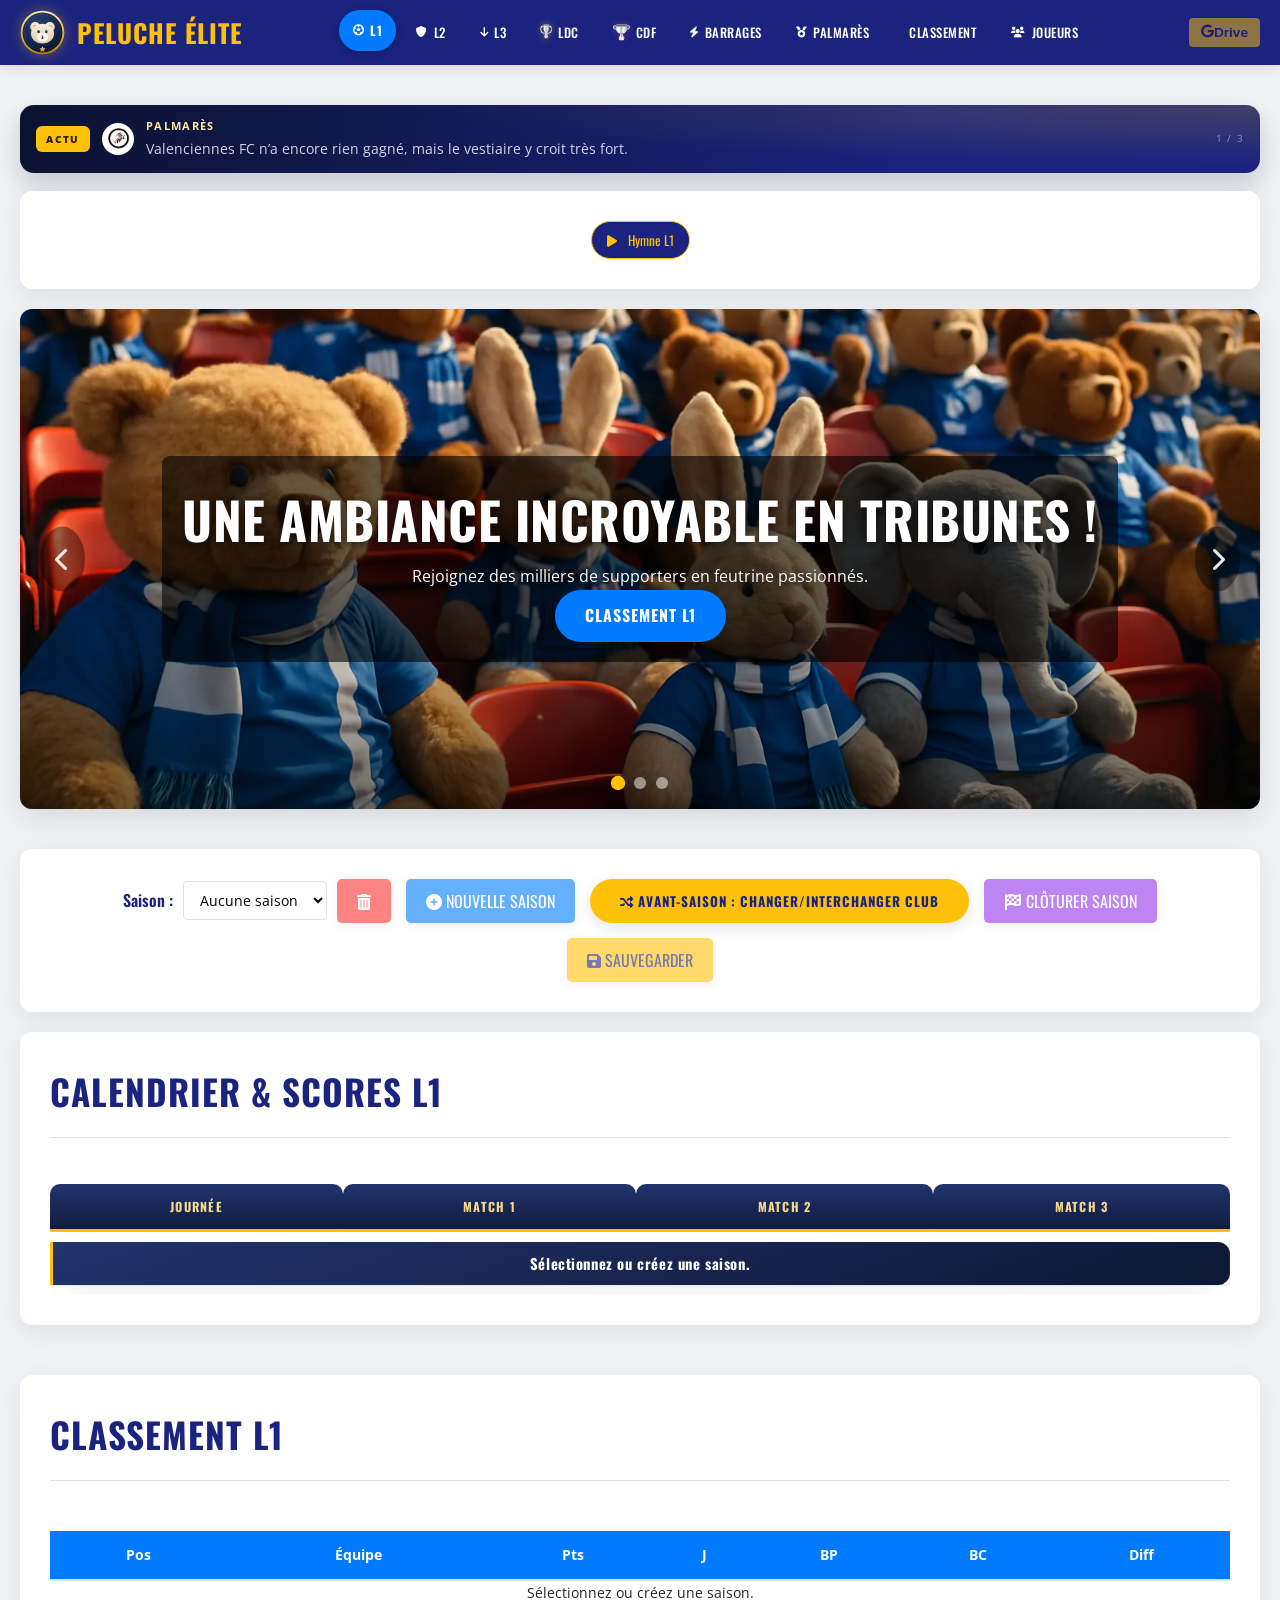
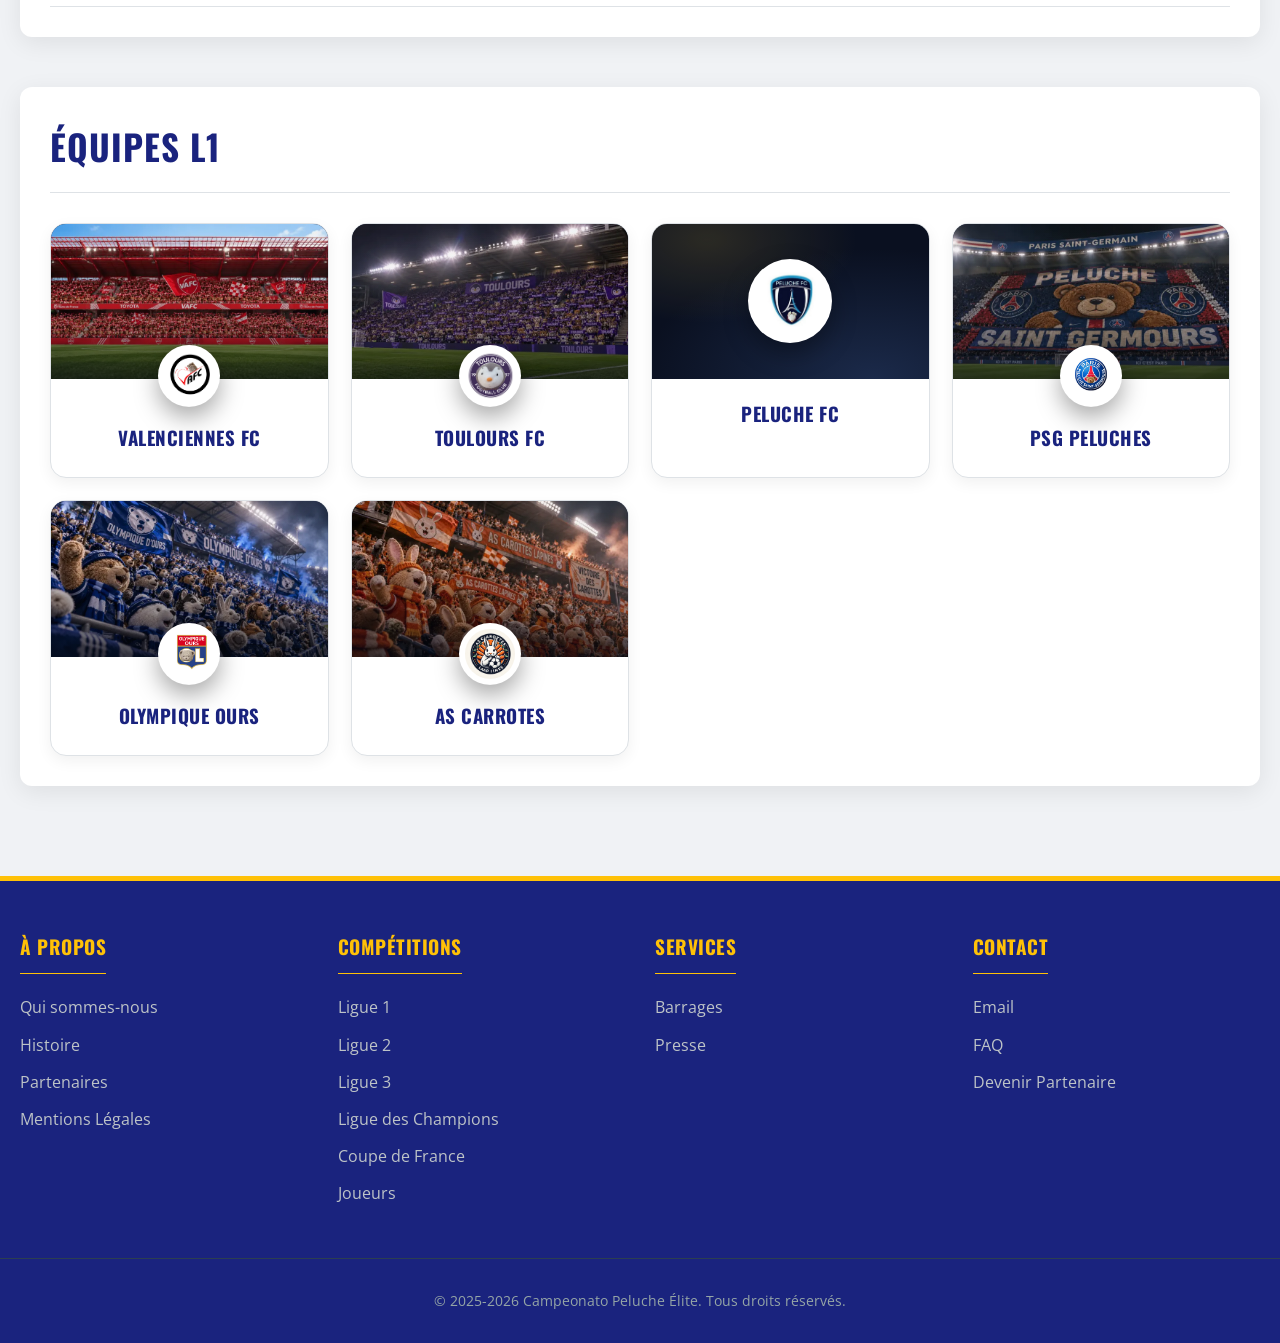
==== index.html @ 7c2a9d15 "Agrandit la coupe LDC, ajoute les trophees L1/L2 et l hymne CDF - coupe LDC portee a 128 px avec hal" ====
<!DOCTYPE html>
<html lang="fr">

<head>
    <meta charset="UTF-8">
    <meta name="viewport" content="width=device-width, initial-scale=1.0">
    <title>Championnat Peluches Élite V3</title>
    <link rel="stylesheet" href="https://cdnjs.cloudflare.com/ajax/libs/font-awesome/6.0.0-beta3/css/all.min.css">
    <script async defer src="https://accounts.google.com/gsi/client"></script>
    <link rel="preconnect" href="https://fonts.googleapis.com">
    <link rel="preconnect" href="https://fonts.gstatic.com" crossorigin>
    <link
        href="https://fonts.googleapis.com/css2?family=Open+Sans:wght@400;600;700&family=Oswald:wght@400;500;700&family=Roboto+Mono:wght@400;700&display=swap"
        rel="stylesheet">
    <style>
        :root {
            --bg-color: #f0f2f5;
            --primary-color: #1a237e;
            --secondary-color: #007bff;
            --accent-gold: #ffc107;
            --accent-silver: #c0c0c0;
            --accent-ldc: #101c3a;
            --text-color-light: #ffffff;
            --text-color-dark: #212529;
            --card-bg: #ffffff;
            --border-color: #dee2e6;

            --nav-l1-color: #007bff;
            --nav-l2-color: #28a745;
            --nav-l3-color: #dc3545;
            --nav-palmares-color: #4a0e62;
            --nav-ldc-color: #101c3a; /* LDC : noir bleute (identite premium) */
            --nav-ldc-accent: #d4af37; /* LDC : or */
            --nav-cdf-color: #5b2a86; /* CDF : violet */
            --nav-cdf-accent: #c724b1; /* CDF : magenta */
            --nav-barrages-color: #fd7e14;
            --nav-base-color: #6c757d;
            --nav-classement-color: #b8860b;

            --neon-green: #39FF14;
            --neon-red: #FF3131;
            --neon-yellow: #FFF01F;
            --palmares-bg-dark: #1a1a2e;
            --palmares-border: rgba(255, 193, 7, 0.2);
            --palmares-text-light: #e0e0e0;
        }

        * {
            margin: 0;
            padding: 0;
            box-sizing: border-box;
        }

        body {
            font-family: 'Open Sans', sans-serif;
            line-height: 1.7;
            color: var(--text-color-dark);
            background-color: var(--bg-color);
            overflow-x: hidden;
            scroll-behavior: smooth;
        }

        .container {
            width: 100%;
            max-width: 1300px;
            margin: 0 auto;
            padding: 0 20px;
        }

        h1,
        h2,
        h3,
        h4,
        .section-title {
            font-family: 'Oswald', sans-serif;
            font-weight: 700;
            color: var(--primary-color);
            text-transform: uppercase;
            letter-spacing: 0.5px;
        }

        .carousel-caption h2 {
            color: var(--text-color-light);
        }

        header {
            background-color: var(--primary-color);
            color: var(--text-color-light);
            padding: 10px 0;
            position: sticky;
            top: 0;
            z-index: 1000;
            box-shadow: 0 3px 12px rgba(0, 0, 0, 0.1);
        }

        .header-container {
            display: flex;
            justify-content: space-between;
            align-items: center;
        }

        .logo {
            display: flex;
            align-items: center;
            text-decoration: none;
            color: var(--text-color-light);
        }

        .logo img {
            width: 45px;
            height: 45px;
            margin-right: 12px;
            filter: drop-shadow(0 0 7px rgba(255, 193, 7, 0.35));
        }

        .logo h1 {
            font-size: 1.6rem;
            color: var(--accent-gold);
            letter-spacing: 1px;
        }

        .header-actions {
            display: flex;
            align-items: center;
            gap: 10px;
            flex-wrap: nowrap;
        }

        #drive-status {
            display: inline-flex;
            align-items: center;
            gap: 5px;
            font-size: 0.85em;
            color: var(--text-color-light);
            opacity: 0.8;
            border: 1px solid rgba(255, 255, 255, 0.3);
            padding: 4px 8px;
            border-radius: 4px;
            transition: color 0.3s ease, border-color 0.3s ease;
            white-space: nowrap;
        }

        #drive-status i {
            margin-right: 5px;
        }

        #drive-status.loading {
            color: var(--neon-yellow);
            border-color: var(--neon-yellow);
        }

        #drive-status.success {
            color: var(--neon-green);
            border-color: var(--neon-green);
        }

        #drive-status.error {
            color: var(--neon-red);
            border-color: var(--neon-red);
        }

        #signin-button {
            padding: 7px 12px;
            font-size: 0.85em;
            background-color: var(--accent-gold);
            color: var(--primary-color);
            border: none;
            border-radius: 4px;
            cursor: pointer;
            transition: all 0.3s ease;
            font-weight: 600;
            white-space: nowrap;
        }

        #signin-button:hover:not(:disabled) {
            background-color: #e6ac00;
            transform: translateY(-1px);
        }

        #signin-button:disabled {
            opacity: 0.5;
            cursor: not-allowed;
        }

        nav {
            flex-grow: 1;
            display: flex;
            justify-content: center;
        }

        nav ul {
            display: flex;
            list-style: none;
            margin: 0;
            padding: 0;
            flex-wrap: wrap;
            justify-content: center;
        }

        nav ul li {
            margin: 0 3px;
        }

        nav ul li a {
            color: var(--text-color-light);
            text-decoration: none;
            font-weight: 500;
            transition: all 0.3s ease;
            padding: 8px 12px;
            display: inline-flex;
            align-items: center;
            gap: 6px;
            border-radius: 25px;
            border: 2px solid transparent;
            font-family: 'Oswald', sans-serif;
            text-transform: uppercase;
            font-size: 0.8rem;
            letter-spacing: 0.5px;
        }

        nav ul li a i {
            font-size: 0.85em;
        }

        nav ul li a.active-nav-link:not([data-tab-link]) {
            color: var(--accent-gold);
            background-color: rgba(255, 193, 7, 0.1);
            border-color: var(--accent-gold);
            box-shadow: 0 0 8px rgba(255, 193, 7, 0.4);
        }

        nav ul li a[data-tab-link].active-nav-link,
        nav ul li a[data-tab-link].tab-active {
            color: var(--text-color-light) !important;
            font-weight: 700;
            box-shadow: 0 2px 10px rgba(0, 0, 0, 0.2);
            transform: translateY(-2px);
        }

        nav ul li a[data-tab-link="ligue1"].tab-active {
            background-color: var(--nav-l1-color);
            border-color: var(--nav-l1-color);
        }

        nav ul li a[data-tab-link="ligue2"].tab-active {
            background-color: var(--nav-l2-color);
            border-color: var(--nav-l2-color);
        }

        nav ul li a[data-tab-link="ligue3"].tab-active {
            background-color: var(--nav-l3-color);
            border-color: var(--nav-l3-color);
        }

        nav ul li a[data-tab-link="palmares"].tab-active {
            background-color: var(--nav-palmares-color);
            border-color: var(--nav-palmares-color);
            color: var(--accent-gold) !important;
        }

        nav ul li a[data-tab-link="ldc"].tab-active {
            background-color: var(--nav-ldc-color);
            border-color: var(--nav-ldc-color);
        }

        nav ul li a[data-tab-link="cdf"].tab-active {
            background-color: var(--nav-cdf-color);
            border-color: var(--nav-cdf-color);
        }

        nav ul li a[data-tab-link="barrages"].tab-active {
            background-color: var(--nav-barrages-color);
            border-color: var(--nav-barrages-color);
        }

        nav ul li a[data-tab-link="base"].tab-active {
            background-color: var(--nav-base-color);
            border-color: var(--nav-base-color);
        }

        nav ul li a[data-tab-link="classement"].tab-active {
            background-color: var(--nav-classement-color);
            border-color: var(--nav-classement-color);
        }

        nav ul li a:hover:not(.active-nav-link):not(.tab-active) {
            color: var(--accent-gold);
            background-color: rgba(255, 255, 255, 0.05);
        }

        nav ul li a[data-tab-link]:hover:not(.tab-active) {
            border-color: var(--accent-gold);
        }

        .hamburger {
            display: none;
            font-size: 1.8rem;
            color: var(--text-color-light);
            cursor: pointer;
            z-index: 1001;
            margin-left: 15px;
        }

        .tab-content {
            display: none;
            padding: 40px 0;
            animation: fadeIn 0.6s ease-out;
        }

        .tab-content.active {
            display: block;
        }

        @keyframes fadeIn {
            from {
                opacity: 0;
                transform: translateY(20px);
            }

            to {
                opacity: 1;
                transform: translateY(0);
            }
        }

        .carousel {
            position: relative;
            height: 500px;
            overflow: hidden;
            margin-bottom: 40px;
            border-radius: 12px;
            box-shadow: 0 10px 30px rgba(0, 0, 0, 0.1);
        }

        .carousel-inner {
            position: relative;
            width: 100%;
            height: 100%;
        }

        .carousel-item {
            position: absolute;
            top: 0;
            left: 0;
            width: 100%;
            height: 100%;
            opacity: 0;
            transition: opacity 0.8s ease-in-out;
            display: flex;
            align-items: center;
            justify-content: center;
            text-align: center;
        }

        .carousel-item img {
            width: 100%;
            height: 100%;
            object-fit: cover;
            position: absolute;
            top: 0;
            left: 0;
            z-index: 1;
        }

        .carousel-item.active {
            opacity: 1;
            z-index: 2;
        }

        .carousel-caption {
            position: relative;
            z-index: 3;
            color: #fff;
            padding: 20px;
            background-color: rgba(0, 0, 0, 0.6);
            border-radius: 8px;
        }

        .carousel-caption h2 {
            font-size: 3.2rem;
            text-shadow: 0 2px 8px rgba(0, 0, 0, 0.6);
        }

        .carousel-controls {
            position: absolute;
            bottom: 20px;
            left: 50%;
            transform: translateX(-50%);
            z-index: 4;
            display: flex;
            gap: 10px;
        }

        .carousel-dot {
            width: 12px;
            height: 12px;
            background-color: rgba(255, 255, 255, 0.5);
            border-radius: 50%;
            cursor: pointer;
            transition: all 0.3s ease;
        }

        .carousel-dot.active {
            background-color: var(--accent-gold);
            transform: scale(1.2);
        }

        .carousel-arrow {
            position: absolute;
            top: 50%;
            transform: translateY(-50%);
            font-size: 1.5rem;
            color: rgba(255, 255, 255, 0.9);
            cursor: pointer;
            z-index: 4;
            padding: 12px 15px;
            transition: all 0.3s ease;
            background-color: rgba(0, 0, 0, 0.4);
            border-radius: 50%;
        }

        .carousel-arrow:hover {
            color: var(--accent-gold);
            background-color: rgba(0, 0, 0, 0.6);
            transform: translateY(-50%) scale(1.1);
        }

        .carousel-prev {
            left: 20px;
        }

        .carousel-next {
            right: 20px;
        }

        .btn {
            display: inline-block;
            padding: 12px 30px;
            background-color: var(--secondary-color);
            color: var(--text-color-light);
            text-decoration: none;
            border-radius: 50px;
            font-weight: 700;
            font-family: 'Oswald', sans-serif;
            text-transform: uppercase;
            letter-spacing: 1px;
            transition: all 0.3s ease;
            box-shadow: 0 5px 15px rgba(0, 0, 0, 0.1);
            border: none;
            cursor: pointer;
        }

        .btn:hover:not(:disabled) {
            transform: translateY(-4px) scale(1.03);
            box-shadow: 0 8px 25px rgba(0, 0, 0, 0.2);
        }

        .btn:disabled {
            opacity: 0.6;
            cursor: not-allowed;
        }

        .btn-danger {
            background-color: var(--neon-red);
        }

        .btn-warning {
            background-color: var(--accent-gold);
            color: var(--primary-color);
        }

        .btn-success {
            background-color: var(--neon-green);
            color: var(--text-color-dark);
        }

        .section {
            margin-bottom: 50px;
            background-color: var(--card-bg);
            border-radius: 12px;
            padding: 30px;
            box-shadow: 0 6px 25px rgba(0, 0, 0, 0.08);
            transition: opacity 0.6s ease, transform 0.6s ease;
            opacity: 0;
            transform: translateY(25px);
        }

        .section-header {
            display: flex;
            justify-content: space-between;
            align-items: center;
            margin-bottom: 30px;
            padding-bottom: 15px;
            border-bottom: 1px solid var(--border-color);
            flex-wrap: wrap;
            gap: 15px;
        }

        .section-title {
            font-size: 2.2rem;
            letter-spacing: 1px;
        }

        .section-link {
            color: var(--secondary-color);
            text-decoration: none;
            font-weight: 600;
            transition: color 0.3s ease;
            display: inline-flex;
            align-items: center;
            gap: 8px;
            font-family: 'Open Sans', sans-serif;
            text-transform: none;
        }

        .section-link:hover {
            color: var(--primary-color);
        }

        .table-container {
            overflow-x: auto;
        }

        .standings-table,
        .fixtures-table,
        .palmares-table,
        .cdf-bracket-table {
            width: 100%;
            border-collapse: collapse;
            margin-top: 20px;
            font-size: 0.9rem;
            min-width: 600px;
        }

        .standings-table th,
        .fixtures-table th,
        .palmares-table th,
        .cdf-bracket-table th {
            background-color: #f8f9fa;
            color: var(--primary-color);
            font-weight: 700;
            padding: 12px 10px;
            text-align: center;
            border-bottom: 2px solid var(--border-color);
            white-space: nowrap;
        }

        .l1-content .standings-table th,
        .l1-content .fixtures-table th {
            background-color: var(--nav-l1-color) !important;
            color: var(--text-color-light) !important;
        }

        .l2-content .standings-table th,
        .l2-content .fixtures-table th {
            background-color: var(--nav-l2-color) !important;
            color: var(--text-color-light) !important;
        }

        .l3-content .standings-table th,
        .l3-content .fixtures-table th {
            background-color: var(--nav-l3-color) !important;
            color: var(--text-color-light) !important;
        }

        .ldc-content .standings-table th,
        .ldc-content .fixtures-table th {
            background-color: var(--nav-ldc-color) !important;
            color: var(--text-color-light) !important;
        }

        .cdf-content .standings-table th,
        .cdf-content .fixtures-table th {
            background-color: var(--nav-cdf-color) !important;
            color: var(--text-color-light) !important;
        }

        .barrages-content .standings-table th {
            background-color: var(--nav-barrages-color) !important;
            color: var(--text-color-light) !important;
        }

        .base-content .standings-table th {
            background-color: var(--nav-base-color) !important;
            color: var(--text-color-light) !important;
        }

        .standings-table td,
        .fixtures-table td,
        .palmares-table td,
        .cdf-bracket-table td {
            vertical-align: middle;
            border-bottom: 1px solid var(--border-color);
            white-space: nowrap;
            text-align: center;
        }

        .standings-table tbody tr:hover,
        .fixtures-table tbody tr:hover {
            background-color: #f1f3f5;
        }

        .team-info {
            display: flex;
            align-items: center;
            text-align: left;
            font-weight: 600;
            white-space: normal;
        }

        .team-info.text-left {
            text-align: left !important;
        }

        .team-logo {
            width: 32px;
            height: 32px;
            margin-right: 12px;
            object-fit: contain;
            flex-shrink: 0;
        }

        .fixtures-table .fixture-match {
            display: flex;
            align-items: center;
            justify-content: space-between;
            gap: 5px;
            padding: 5px 0;
        }

        .fixtures-table .fixture-team {
            display: flex;
            align-items: center;
            flex: 1;
            min-width: 0;
        }

        .fixtures-table .fixture-team.home {
            justify-content: flex-end;
            text-align: right;
        }

        .fixtures-table .fixture-team.away {
            justify-content: flex-start;
            text-align: left;
        }

        .fixtures-table .fixture-team span {
            margin: 0 5px;
            white-space: nowrap;
            overflow: hidden;
            text-overflow: ellipsis;
            max-width: 100%;
        }

        .fixtures-table .fixture-team img.team-logo {
            flex-shrink: 0;
        }

        .fixtures-table .fixture-score-inputs {
            display: flex;
            align-items: center;
            justify-content: center;
            flex-shrink: 0;
        }

        .fixtures-table .fixture-score-inputs input {
            width: 40px;
            text-align: center;
            background-color: var(--card-bg);
            color: var(--text-color-dark);
            border: 1px solid var(--border-color);
            border-radius: 4px;
            margin: 0 3px;
            padding: 6px 4px;
            font-family: 'Roboto Mono', monospace;
            font-weight: 700;
            font-size: 0.9em;
        }

        .fixtures-table .fixture-score-inputs input:focus {
            outline: none;
            border-color: var(--secondary-color);
            box-shadow: 0 0 0 2px rgba(0, 123, 255, 0.3);
        }

        .vs-separator {
            margin: 0 5px;
            color: var(--text-color-dark);
            font-weight: 700;
        }

        .teams-grid {
            display: grid;
            grid-template-columns: repeat(auto-fit, minmax(200px, 1fr));
            gap: 20px;
        }

        .team-card {
            background-color: var(--card-bg);
            border: 1px solid var(--border-color);
            border-radius: 10px;
            padding: 20px;
            text-align: center;
            box-shadow: 0 5px 15px rgba(0, 0, 0, 0.06);
            transition: all 0.3s ease;
            cursor: pointer;
            position: relative;
        }

        .team-card .delete-club-btn {
            position: absolute;
            top: 8px;
            right: 8px;
            width: 28px;
            height: 28px;
            border: none;
            border-radius: 50%;
            background-color: rgba(255, 49, 49, 0.15);
            color: var(--neon-red);
            font-size: 0.85rem;
            cursor: pointer;
            display: flex;
            align-items: center;
            justify-content: center;
            transition: all 0.25s ease;
            z-index: 2;
            opacity: 0.75;
        }

        .team-card .delete-club-btn:hover {
            background-color: var(--neon-red);
            color: #fff;
            transform: scale(1.15);
            opacity: 1;
            box-shadow: 0 0 10px rgba(255, 49, 49, 0.5);
        }

        .team-card:hover {
            transform: translateY(-6px) scale(1.02);
            box-shadow: 0 10px 25px rgba(0, 0, 0, 0.1);
        }

        .team-card img {
            width: 80px;
            height: 80px;
            object-fit: contain;
            margin-bottom: 15px;
        }

        .team-card h4 {
            font-size: 1.3rem;
            margin-bottom: 8px;
        }

        .club-alias {
            display: block;
            font-size: 0.75rem;
            font-weight: normal;
            color: #8a93a3;
            opacity: 0.85;
            margin-top: 2px;
        }

        .team-trophies,
        .carousel-trophies {
            display: flex;
            flex-wrap: wrap;
            justify-content: center;
            gap: 8px;
            margin-top: 10px;
        }
        .team-trophies .trophies-total,
        .carousel-trophies .trophies-total {
            width: 100%;
            font-family: 'Oswald', sans-serif;
            font-weight: 700;
            text-transform: uppercase;
            letter-spacing: 0.5px;
            font-size: 0.9rem;
        }
        .team-trophies span,
        .carousel-trophies span {
            display: inline-flex;
            align-items: center;
            gap: 5px;
            padding: 3px 10px;
            border-radius: 14px;
            font-weight: 700;
            font-size: 0.85rem;
        }
        .team-trophies span {
            background: rgba(255, 193, 7, 0.12);
            border: 1px solid rgba(255, 193, 7, 0.25);
            color: var(--accent-gold);
        }
        .team-trophies .trophies-total {
            color: var(--accent-gold);
            text-shadow: 0 0 10px rgba(255, 193, 7, 0.4);
        }
        .carousel-trophies span {
            background: rgba(255, 255, 255, 0.15);
            border: 1px solid rgba(255, 255, 255, 0.35);
            color: #fff;
            text-shadow: 0 1px 3px rgba(0, 0, 0, 0.6);
        }

        .palmares-content .section {
            background: linear-gradient(145deg, var(--palmares-bg-dark) 0%, #1f242b 100%);
            box-shadow: 0 10px 40px rgba(0, 0, 0, 0.4), inset 0 0 30px rgba(0, 0, 0, 0.3);
        }

        .palmares-content .section-title {
            color: var(--accent-gold);
            text-shadow: 0 0 15px rgba(255, 193, 7, 0.7);
        }

        .palmares-content .palmares-table {
            background-color: rgba(10, 20, 40, 0.4);
            border: 1px solid var(--palmares-border);
            border-radius: 10px;
            overflow: hidden;
            box-shadow: inset 0 0 25px rgba(0, 0, 0, 0.6);
        }

        .palmares-content .palmares-table th {
            background-color: rgba(0, 0, 0, 0.5);
            color: var(--accent-gold);
            font-size: 1.25rem;
            letter-spacing: 1.8px;
            border-bottom: 3px solid var(--accent-gold);
            padding: 18px 12px;
            text-shadow: 1px 1px 4px rgba(0, 0, 0, 0.9);
        }

        .palmares-content .palmares-table td {
            border-color: var(--palmares-border);
            color: var(--palmares-text-light);
            padding: 15px 10px;
            vertical-align: middle;
        }

        .palmares-content .palmares-table .team-info {
            font-size: 1.2rem;
            color: var(--text-color-light);
            font-family: 'Oswald', sans-serif;
        }

        .palmares-content .palmares-table .team-info img {
            width: 36px;
            height: 36px;
        }

        .palmares-content .palmares-table .team-info .logo-wrap {
            position: relative;
            display: inline-block;
            margin-right: 15px;
            line-height: 0;
            vertical-align: middle;
        }

        .palmares-content .palmares-table .team-info .logo-wrap img {
            margin-right: 0;
        }

        .palmares-content .palmares-table .team-info .logo-wrap .delete-club-palmares {
            position: absolute;
            top: -9px;
            right: -9px;
            width: 19px;
            height: 19px;
            padding: 0;
            border: 2px solid var(--palmares-bg-dark);
            border-radius: 50%;
            background: #dc3545;
            color: #fff;
            font-size: 0.55rem;
            cursor: pointer;
            display: flex;
            align-items: center;
            justify-content: center;
            box-shadow: 0 1px 4px rgba(0, 0, 0, 0.5);
            z-index: 2;
            transition: transform 0.15s ease, background 0.15s ease;
        }

        .palmares-content .palmares-table .team-info .logo-wrap .delete-club-palmares:hover {
            transform: scale(1.2);
            background: #c82333;
        }

        .palmares-content .palmares-table tbody tr:hover {
            background-color: rgba(255, 193, 7, 0.1);
        }

        /* ==================== CLASSEMENT GENERAL (tableau des médailles) ==================== */
        .classement-content .section {
            background: linear-gradient(145deg, var(--palmares-bg-dark) 0%, #1f242b 100%);
            box-shadow: 0 10px 40px rgba(0, 0, 0, 0.4), inset 0 0 30px rgba(0, 0, 0, 0.3);
        }

        .classement-content .section-title {
            color: var(--nav-classement-color);
            text-shadow: 0 0 15px rgba(184, 134, 11, 0.7);
        }

        .classement-table {
            width: 100%;
            border-collapse: collapse;
            margin-top: 20px;
            font-size: 0.95rem;
            min-width: 640px;
            background-color: rgba(10, 20, 40, 0.4);
            border: 1px solid var(--palmares-border);
            border-radius: 10px;
            overflow: hidden;
            box-shadow: inset 0 0 25px rgba(0, 0, 0, 0.6);
        }

        .classement-table th {
            background-color: rgba(0, 0, 0, 0.5);
            color: var(--accent-gold);
            font-size: 1.15rem;
            letter-spacing: 1.5px;
            border-bottom: 3px solid var(--accent-gold);
            padding: 16px 12px;
            text-shadow: 1px 1px 4px rgba(0, 0, 0, 0.9);
            text-align: center;
            white-space: nowrap;
        }

        .classement-table td {
            border-color: var(--palmares-border);
            color: var(--palmares-text-light);
            padding: 13px 12px;
            vertical-align: middle;
            text-align: center;
            white-space: nowrap;
        }

        .classement-table tbody tr {
            transition: background-color 0.25s ease, transform 0.25s ease;
        }

        .classement-table tbody tr:hover {
            background-color: rgba(184, 134, 11, 0.18);
        }

        .classement-table .rank-cell {
            font-family: 'Oswald', sans-serif;
            font-size: 1.5rem;
            font-weight: 700;
            color: var(--palmares-text-light);
            text-shadow: 0 0 10px rgba(255, 255, 255, 0.2);
            position: relative;
        }

        .classement-table .rank-cell .rank-medal {
            display: block;
            font-size: 1.6rem;
            line-height: 1;
        }

        .classement-table .rank-1 {
            color: #ffd700;
            text-shadow: 0 0 15px #ffd700;
        }

        .classement-table .rank-2 {
            color: #c0c0c0;
            text-shadow: 0 0 12px #c0c0c0;
        }

        .classement-table .rank-3 {
            color: #cd7f32;
            text-shadow: 0 0 12px #cd7f32;
        }

        .classement-table .team-info {
            font-size: 1.1rem;
            color: var(--text-color-light);
            font-family: 'Oswald', sans-serif;
        }

        .classement-table .team-info img {
            width: 38px;
            height: 38px;
            margin-right: 15px;
            filter: drop-shadow(0 0 6px rgba(255, 193, 7, 0.3));
        }

        .classement-table .medal-count {
            font-family: 'Roboto Mono', monospace;
            font-weight: 700;
            font-size: 1.15rem;
        }

        .classement-table .medal-count .trophy-icon-sm {
            margin-right: 6px;
            font-size: 1.05em;
        }

        .classement-total {
            font-family: 'Oswald', sans-serif;
            font-weight: 700;
            color: var(--accent-gold);
            text-shadow: 0 0 12px rgba(255, 193, 7, 0.6);
        }

        .classement-podium {
            display: flex;
            justify-content: center;
            align-items: flex-end;
            gap: 18px;
            margin: 25px 0 10px;
            flex-wrap: wrap;
        }

        .podium-club {
            display: flex;
            flex-direction: column;
            align-items: center;
            gap: 8px;
            padding: 15px 22px;
            border-radius: 12px 12px 0 0;
            background: linear-gradient(180deg, rgba(184, 134, 11, 0.12), rgba(184, 134, 11, 0.04));
            border: 1px solid var(--palmares-border);
            min-width: 130px;
            transition: all 0.3s ease;
        }

        .podium-club:hover {
            transform: translateY(-6px);
            box-shadow: 0 12px 25px rgba(184, 134, 11, 0.25);
        }

        .podium-club .podium-medal {
            font-size: 2rem;
        }

        .podium-club img {
            width: 64px;
            height: 64px;
            object-fit: contain;
            border-radius: 50%;
            background: #fff;
            padding: 6px;
            box-shadow: 0 0 18px rgba(255, 255, 255, 0.2);
        }

        .podium-club .podium-name {
            font-family: 'Oswald', sans-serif;
            font-weight: 700;
            color: var(--text-color-light);
            font-size: 0.95rem;
            text-align: center;
        }

        .podium-club .podium-trophies {
            font-size: 0.8rem;
            color: var(--accent-gold);
            font-weight: 600;
        }

        .podium-club.podium-1 {
            border-color: #ffd700;
            box-shadow: 0 0 25px rgba(255, 215, 0, 0.3);
            order: 2;
            transform: scale(1.08);
            background: linear-gradient(180deg, rgba(255, 215, 0, 0.18), rgba(255, 215, 0, 0.05));
        }

        .podium-club.podium-2 {
            border-color: #c0c0c0;
            order: 1;
        }

        .podium-club.podium-3 {
            border-color: #cd7f32;
            order: 3;
        }

        .palmares-table .trophy-cell {
            display: flex;
            align-items: center;
            justify-content: center;
            gap: 8px;
            padding: 10px;
            flex-wrap: wrap;
        }

        .palmares-table .trophy-icon {
            font-size: 2.2em;
            transition: transform 0.2s ease-out, text-shadow 0.3s ease;
            text-shadow: 0 2px 4px rgba(0, 0, 0, 0.5), 0 0 15px currentColor, 0 0 25px currentColor;
            line-height: 1;
        }

        .palmares-table .trophy-icon:hover {
            transform: scale(1.4) rotate(7deg);
            text-shadow: 0 4px 8px rgba(0, 0, 0, 0.7), 0 0 20px currentColor, 0 0 35px currentColor;
        }

        .trophy-l1 {
            color: var(--accent-gold);
        }

        .trophy-l2 {
            color: var(--accent-silver);
            text-shadow: 0 0 6px rgba(0, 0, 0, 0.3), 0 0 12px var(--accent-silver);
        }

        .trophy-ldc {
            color: var(--accent-ldc);
            text-shadow: 0 0 8px rgba(0, 0, 0, 0.4), 0 0 15px var(--accent-ldc), 0 0 22px var(--accent-ldc);
        }

        .trophy-cdf {
            color: #ff9f43;
            text-shadow: 0 0 8px rgba(0, 0, 0, 0.4), 0 0 15px #ff9f43, 0 0 22px #ff9f43;
        }

        .palmares-table .action-cell {
            text-align: center;
            padding-left: 15px;
            vertical-align: middle;
        }

        .palmares-table .action-cell button {
            background: rgba(255, 255, 255, 0.1);
            border: 1px solid rgba(255, 255, 255, 0.25);
            width: 32px;
            height: 32px;
            line-height: 30px;
            text-align: center;
            border-radius: 50%;
            cursor: pointer;
            font-size: 1em;
            margin: 2px 4px;
            color: var(--palmares-text-light);
            transition: all 0.2s ease;
            opacity: 0.8;
        }

        .palmares-table .action-cell button:hover {
            opacity: 1;
            transform: scale(1.15);
            box-shadow: 0 0 8px rgba(255, 255, 255, 0.3);
        }

        .palmares-table .action-cell button.remove-trophy {
            color: #ffcdd2;
            border-color: #ef9a9a;
        }

        .palmares-table .action-cell button.remove-trophy:hover {
            background-color: rgba(255, 138, 128, 0.3);
            color: var(--neon-red);
        }

        .palmares-table .action-cell button.add-trophy {
            color: #c8e6c9;
            border-color: #a5d6a7;
        }

        .palmares-table .action-cell button.add-trophy:hover {
            background-color: rgba(165, 214, 167, 0.3);
            color: var(--neon-green);
        }

        .action-buttons {
            display: flex;
            align-items: center;
            justify-content: center;
            gap: 15px;
            margin-bottom: 20px;
            flex-wrap: wrap;
        }

        .action-buttons .league-music-btn {
            background-color: var(--primary-color);
            color: var(--accent-gold);
            border: 1px solid var(--accent-gold);
            padding: 8px 15px;
            border-radius: 20px;
            font-family: 'Oswald', sans-serif;
            cursor: pointer;
            transition: all 0.3s ease;
        }

        .action-buttons .league-music-btn:hover {
            background-color: var(--accent-gold);
            color: var(--primary-color);
        }

        .action-buttons .league-music-btn i {
            margin-right: 8px;
        }

        .season-selector-container {
            display: flex;
            align-items: center;
            gap: 10px;
            flex-wrap: wrap;
        }

        .season-selector-container label {
            font-weight: 600;
            color: var(--primary-color);
            font-family: 'Oswald';
        }

        .season-selector-container select {
            padding: 8px 12px;
            border-radius: 4px;
            border: 1px solid var(--border-color);
            font-family: 'Open Sans';
            font-size: 0.9rem;
            background-color: white;
        }

        .nouvelle-saison-btn,
        .sauvegarde-json-btn,
        .delete-season-btn,
        .cloture-saison-btn {
            padding: 10px 20px;
            font-size: 1rem;
            font-family: 'Oswald', sans-serif;
            text-transform: uppercase;
            color: var(--text-color-light);
            background-color: var(--secondary-color);
            border: none;
            border-radius: 5px;
            cursor: pointer;
            box-shadow: 0 2px 8px rgba(0, 0, 0, 0.1);
            transition: all 0.3s ease;
        }

        .nouvelle-saison-btn:hover:not(:disabled),
        .sauvegarde-json-btn:hover:not(:disabled),
        .delete-season-btn:hover:not(:disabled),
        .cloture-saison-btn:hover:not(:disabled) {
            transform: translateY(-2px);
            box-shadow: 0 4px 12px rgba(0, 0, 0, 0.15);
        }

        .nouvelle-saison-btn:hover:not(:disabled) {
            background-color: var(--primary-color);
        }

        .nouvelle-saison-btn:disabled,
        .sauvegarde-json-btn:disabled,
        .delete-season-btn:disabled,
        .cloture-saison-btn:disabled {
            opacity: 0.6;
            cursor: not-allowed;
        }

        .sauvegarde-json-btn {
            background-color: var(--accent-gold);
            color: var(--primary-color);
        }

        .sauvegarde-json-btn:hover:not(:disabled) {
            background-color: #e6ac00;
        }

        .delete-season-btn {
            background-color: var(--neon-red);
        }

        .delete-season-btn:hover:not(:disabled) {
            background-color: #cc2828;
        }

        .cloture-saison-btn {
            background-color: #9333ea;
        }

        .cloture-saison-btn:hover:not(:disabled) {
            background-color: #7e22ce;
        }

        /* Modal Styles */
        .modal-overlay {
            position: fixed;
            top: 0;
            left: 0;
            width: 100%;
            height: 100%;
            background-color: rgba(0, 0, 0, 0.7);
            z-index: 5000;
            display: none;
            align-items: center;
            justify-content: center;
            padding: 20px;
        }

        .modal-overlay.active {
            display: flex;
        }

        .modal-content {
            background: var(--card-bg);
            border-radius: 15px;
            padding: 30px;
            max-width: 800px;
            width: 100%;
            max-height: 90vh;
            overflow-y: auto;
            box-shadow: 0 20px 60px rgba(0, 0, 0, 0.5);
        }

        .modal-header {
            display: flex;
            justify-content: space-between;
            align-items: center;
            margin-bottom: 25px;
            border-bottom: 2px solid var(--border-color);
            padding-bottom: 15px;
        }

        .modal-header h2 {
            color: var(--primary-color);
            font-family: 'Oswald', sans-serif;
            text-transform: uppercase;
        }

        .modal-close {
            background: none;
            border: none;
            font-size: 1.8rem;
            cursor: pointer;
            color: #6c757d;
            transition: color 0.3s;
        }

        .modal-close:hover {
            color: var(--neon-red);
        }

        .modal-body {
            margin-bottom: 20px;
        }

        .modal-footer {
            display: flex;
            justify-content: flex-end;
            gap: 15px;
        }

        /* Promotion/Circuit Animation */
        .promotion-circuit {
            display: flex;
            flex-direction: column;
            gap: 20px;
            margin: 20px 0;
        }

        .promotion-row {
            display: flex;
            align-items: center;
            justify-content: center;
            gap: 20px;
            flex-wrap: wrap;
        }

        .promotion-club {
            display: flex;
            flex-direction: column;
            align-items: center;
            padding: 15px;
            border-radius: 10px;
            min-width: 120px;
            transition: all 0.5s ease;
        }

        .promotion-club.monte {
            background-color: rgba(57, 255, 20, 0.2);
            border: 2px solid var(--neon-green);
        }

        .promotion-club.descend {
            background-color: rgba(255, 49, 49, 0.2);
            border: 2px solid var(--neon-red);
        }

        .promotion-club img {
            width: 50px;
            height: 50px;
            object-fit: contain;
            margin-bottom: 8px;
        }

        .promotion-club span {
            font-family: 'Oswald', sans-serif;
            font-weight: 600;
            font-size: 0.9rem;
            text-align: center;
        }

        .promotion-arrow {
            font-size: 2rem;
            color: var(--accent-gold);
        }


        /* Modal Ajouter Club L3 */
        #add-club-l3-modal .modal-body {
            display: flex;
            flex-direction: column;
            gap: 14px;
        }

        /* CDF Draw Styles */
        .cdf-draw-container {
            display: flex;
            flex-direction: column;
            align-items: center;
            gap: 20px;
            margin: 20px 0;
        }

        /* LDC : panneau de configuration avant tirage (clubs internationaux + choix nationaux) */
        .ldc-setup-panel {
            background: rgba(212, 175, 55, 0.08);
            border: 1px solid var(--border-color);
            border-left: 4px solid var(--nav-ldc-color);
            border-radius: 10px;
            padding: 16px 18px;
            margin: 18px 0;
            text-align: left;
        }
        .ldc-setup-panel h4 {
            color: var(--nav-ldc-color);
            margin: 0 0 10px 0;
            font-family: 'Oswald', sans-serif;
            letter-spacing: 0.5px;
        }
        .ldc-intl-list {
            display: flex;
            flex-wrap: wrap;
            gap: 8px;
            margin-bottom: 12px;
        }
        .ldc-intl-item {
            display: flex;
            flex-wrap: wrap;
            align-items: center;
            gap: 8px;
            max-width: 100%;
            background: var(--card-bg, #1e1e2e);
            border: 1px solid var(--border-color);
            border-radius: 8px;
            padding: 6px 10px;
        }
        .ldc-intl-item img {
            width: 28px;
            height: 28px;
            object-fit: contain;
        }
        .ldc-intl-form {
            display: flex;
            flex-wrap: wrap;
            gap: 8px;
            align-items: center;
            margin-bottom: 14px;
            padding: 12px;
            background: linear-gradient(135deg, rgba(212, 175, 55, 0.10), rgba(212, 175, 55, 0.04));
            border: 1px dashed rgba(212, 175, 55, 0.4);
            border-radius: 10px;
        }
        .ldc-intl-form-title {
            width: 100%;
            font-size: 0.85rem;
            font-weight: 600;
            color: var(--nav-ldc-color, #101c3a);
            letter-spacing: 0.3px;
            margin-bottom: 2px;
        }
        .ldc-intl-form input, .ldc-intl-form select {
            padding: 9px 12px;
            border: 1.5px solid #b9bcc9;
            border-radius: 8px;
            background: #ffffff;
            color: var(--text-color-dark, #212529);
            font-family: inherit;
            font-size: 0.95rem;
            box-shadow: inset 0 1px 2px rgba(0, 0, 0, 0.05);
            transition: border-color 0.15s, box-shadow 0.15s;
        }
        .ldc-intl-form input::placeholder {
            color: #7a7f8e;
            opacity: 1;
        }
        .ldc-intl-form input:focus, .ldc-intl-form select:focus {
            outline: none;
            border-color: var(--nav-ldc-color, #101c3a);
            box-shadow: 0 0 0 3px rgba(212, 175, 55, 0.18);
        }
        .ldc-intl-form input {
            min-width: 180px;
            flex: 1;
        }
        .ldc-intl-form select {
            min-width: 0;
            max-width: 100%;
        }
        .ldc-nat-section {
            border-top: 1px dashed var(--border-color);
            padding-top: 12px;
        }
        .ldc-nat-league {
            margin: 8px 0 4px 0;
        }
        .ldc-nat-league > strong {
            display: inline-block;
            margin-bottom: 4px;
            color: var(--accent-gold, #ffc107);
            font-size: 0.95rem;
        }
        .ldc-nat-checks {
            display: flex;
            flex-wrap: wrap;
            gap: 6px 14px;
        }
        .ldc-nat-check {
            display: inline-flex;
            align-items: center;
            gap: 5px;
            font-size: 0.9rem;
            cursor: pointer;
        }
        .ldc-nat-check:hover {
            color: var(--nav-ldc-color);
        }

        .cdf-balls-container {
            display: flex;
            flex-wrap: wrap;
            gap: 10px;
            justify-content: center;
            max-width: 600px;
        }

        .cdf-ball {
            width: 60px;
            height: 60px;
            border-radius: 50%;
            display: flex;
            flex-direction: column;
            align-items: center;
            justify-content: center;
            cursor: pointer;
            background: linear-gradient(135deg, var(--nav-cdf-color), #138496);
            color: white;
            font-family: 'Oswald', sans-serif;
            font-weight: bold;
            box-shadow: 0 4px 10px rgba(0, 0, 0, 0.3);
            transition: all 0.3s ease;
            position: relative;
            overflow: hidden;
        }

        .cdf-ball img {
            width: 40px;
            height: 40px;
            object-fit: contain;
        }

        .cdf-ball span {
            font-size: 0.6rem;
            margin-top: 2px;
            max-width: 55px;
            overflow: hidden;
            text-overflow: ellipsis;
            white-space: nowrap;
        }

        .cdf-ball:hover {
            transform: scale(1.1);
            box-shadow: 0 6px 15px rgba(0, 0, 0, 0.4);
        }

        .cdf-ball.selected {
            background: linear-gradient(135deg, var(--neon-green), #2ecc71);
            transform: scale(1.1);
        }

        .cdf-ball.drawn {
            background: linear-gradient(135deg, #6c757d, #495057);
            opacity: 0.5;
            cursor: not-allowed;
        }

        /* CDF Bracket */
        .cdf-final-badge {
            background: var(--accent-gold);
            color: var(--primary-color);
            padding: 5px 15px;
            border-radius: 20px;
            font-family: 'Oswald', sans-serif;
            font-weight: bold;
            margin-bottom: 20px;
            display: inline-block;
        }

        /* Barrage Styles */
        .barrage-match {
            background: linear-gradient(135deg, var(--nav-barrages-color), #e66a00);
            border-radius: 15px;
            padding: 30px;
            margin: 20px 0;
            color: white;
        }

        .barrage-match h3 {
            text-align: center;
            margin-bottom: 25px;
            color: white;
            font-family: 'Oswald', sans-serif;
        }

        .barrage-teams {
            display: flex;
            align-items: center;
            justify-content: center;
            gap: 30px;
            flex-wrap: wrap;
        }

        .barrage-team {
            display: flex;
            flex-direction: column;
            align-items: center;
            gap: 10px;
            flex: 1;
            min-width: 150px;
        }

        .barrage-team img {
            width: 80px;
            height: 80px;
            object-fit: contain;
        }

        .barrage-team span {
            font-family: 'Oswald', sans-serif;
            font-size: 1.2rem;
            font-weight: bold;
        }

        .barrage-score-section {
            display: flex;
            align-items: center;
            gap: 15px;
            flex-direction: column;
        }

        .barrage-leg-label {
            font-size: 0.9rem;
            opacity: 0.8;
            margin-bottom: 5px;
        }

        .barrage-inputs {
            display: flex;
            align-items: center;
            gap: 10px;
        }

        .barrage-inputs input {
            width: 50px;
            text-align: center;
            padding: 10px;
            border: none;
            border-radius: 8px;
            font-family: 'Roboto Mono', monospace;
            font-size: 1.5rem;
            font-weight: bold;
        }

        .barrage-vs {
            font-size: 2rem;
            font-weight: bold;
        }

        .barrage-total {
            margin-top: 20px;
            text-align: center;
            font-size: 1.2rem;
            padding: 15px;
            background: rgba(0, 0, 0, 0.2);
            border-radius: 10px;
        }

        .barrage-winner {
            text-align: center;
            margin-top: 20px;
            padding: 15px;
            background: var(--neon-green);
            color: var(--text-color-dark);
            border-radius: 10px;
            font-family: 'Oswald', sans-serif;
            font-size: 1.3rem;
            display: none;
        }

        .barrage-winner.show {
            display: block;
        }

        /* Base Clubs Styles */
        .base-clubs-grid {
            display: grid;
            grid-template-columns: repeat(auto-fill, minmax(250px, 1fr));
            gap: 20px;
        }

        .base-club-card {
            background: var(--card-bg);
            border: 2px solid var(--nav-base-color);
            border-radius: 10px;
            padding: 20px;
            text-align: center;
            transition: all 0.3s ease;
        }

        .base-club-card:hover {
            transform: translateY(-5px);
            box-shadow: 0 8px 20px rgba(0, 0, 0, 0.15);
        }

        .base-club-card img {
            width: 80px;
            height: 80px;
            object-fit: contain;
            margin-bottom: 10px;
        }

        .base-club-card h4 {
            font-family: 'Oswald', sans-serif;
            margin-bottom: 10px;
        }

        .base-club-card .club-actions {
            display: flex;
            gap: 10px;
            justify-content: center;
            margin-top: 15px;
        }

        .add-club-form {
            background: linear-gradient(135deg, #e9ecef, #dee2e6);
            border-radius: 15px;
            padding: 25px;
            margin-bottom: 30px;
        }

        .add-club-form h3 {
            margin-bottom: 20px;
            font-family: 'Oswald', sans-serif;
            color: var(--nav-base-color);
        }

        .form-group {
            margin-bottom: 15px;
        }

        .form-group label {
            display: block;
            margin-bottom: 5px;
            font-weight: 600;
        }

        .form-group input[type="text"] {
            width: 100%;
            padding: 10px;
            border: 1px solid var(--border-color);
            border-radius: 8px;
            font-family: 'Open Sans', sans-serif;
        }

        .form-group input[type="file"] {
            width: 100%;
            padding: 8px;
            border: 1px solid var(--border-color);
            border-radius: 8px;
        }

        .logo-preview {
            width: 80px;
            height: 80px;
            object-fit: contain;
            margin-top: 10px;
            border: 2px dashed var(--nav-base-color);
            border-radius: 8px;
            padding: 5px;
            display: none;
        }

        /* LDC Styles */
        .ldc-content .section {
            border: 3px solid var(--nav-ldc-color);
        }

        .ldc-content .section-title {
            color: var(--nav-ldc-color);
        }

        /* News Grid */
        .news-grid {
            display: grid;
            grid-template-columns: repeat(auto-fit, minmax(280px, 1fr));
            gap: 25px;
        }

        .news-card {
            background-color: var(--card-bg);
            border-radius: 10px;
            overflow: hidden;
            box-shadow: 0 5px 15px rgba(0, 0, 0, 0.06);
            transition: all 0.3s ease;
            display: flex;
            flex-direction: column;
        }

        .news-card:hover {
            transform: translateY(-6px);
            box-shadow: 0 10px 25px rgba(0, 0, 0, 0.1);
        }

        .news-image {
            width: 100%;
            height: 190px;
            object-fit: cover;
        }

        .news-content {
            padding: 20px;
            flex-grow: 1;
            display: flex;
            flex-direction: column;
        }

        .news-date {
            font-size: 0.8rem;
            color: #6c757d;
            margin-bottom: 8px;
        }

        .news-title {
            font-size: 1.3rem;
            margin-bottom: 10px;
            color: var(--primary-color);
            line-height: 1.35;
        }

        .news-excerpt {
            font-size: 0.9rem;
            color: #555;
            margin-bottom: 15px;
            flex-grow: 1;
        }

        .news-content .section-link {
            align-self: flex-start;
            color: var(--secondary-color);
            font-family: 'Open Sans', sans-serif;
            text-transform: none;
        }

        footer {
            background-color: var(--primary-color);
            color: var(--text-color-light);
            padding: 50px 0 30px;
            border-top: 5px solid var(--accent-gold);
        }

        .footer-container {
            display: grid;
            grid-template-columns: repeat(auto-fit, minmax(220px, 1fr));
            gap: 30px;
        }

        .footer-section h3 {
            font-size: 1.2rem;
            margin-bottom: 20px;
            color: var(--accent-gold);
            text-transform: uppercase;
            letter-spacing: 0.5px;
            border-bottom: 1px solid var(--accent-gold);
            padding-bottom: 10px;
            display: inline-block;
        }

        .footer-section ul {
            list-style: none;
            padding: 0;
        }

        .footer-section ul li {
            margin-bottom: 10px;
        }

        .footer-section ul li a {
            color: #bdc3c7;
            text-decoration: none;
            transition: color 0.3s ease, padding-left 0.3s ease;
            display: block;
        }

        .footer-section ul li a:hover {
            color: var(--accent-gold);
            padding-left: 5px;
        }

        .copyright {
            text-align: center;
            margin-top: 40px;
            padding-top: 30px;
            border-top: 1px solid #2c3e50;
            font-size: 0.9rem;
            color: #95a5a6;
        }

        .message-area {
            position: fixed;
            bottom: 25px;
            left: 50%;
            transform: translateX(-50%);
            background-color: rgba(44, 62, 80, 0.9);
            color: var(--text-color-light);
            padding: 12px 25px;
            border-radius: 6px;
            z-index: 6000;
            opacity: 0;
            visibility: hidden;
            transition: all 0.5s ease;
            pointer-events: none;
            font-size: 0.95em;
            box-shadow: 0 4px 15px rgba(0, 0, 0, 0.3);
            backdrop-filter: blur(5px);
            -webkit-backdrop-filter: blur(5px);
            max-width: 90%;
            text-align: center;
        }

        .message-area.visible {
            opacity: 1;
            visibility: visible;
            transform: translate(-50%, -15px);
            pointer-events: auto;
        }

        .message-area.error-message {
            background-color: rgba(255, 49, 49, 0.8);
            border: 1px solid var(--neon-red);
            text-shadow: 0 0 3px black;
        }

        @media (max-width: 1100px) {
            nav ul li {
                margin-left: 5px;
            }

            nav ul li a {
                padding: 7px 10px;
                font-size: 0.7rem;
            }
        }

        @media (max-width: 992px) {
            .header-container {
                flex-wrap: wrap;
            }

            .header-actions {
                order: 3;
                width: 100%;
                justify-content: center;
                margin-top: 10px;
            }

            nav {
                order: 1;
                flex-grow: 0;
                margin-right: auto;
            }

            .hamburger {
                display: block;
                order: 2;
                margin-left: 15px;
            }

            nav.active {
                max-height: 600px;
            }

            nav ul {
                flex-direction: column;
                padding: 10px 0;
                gap: 0;
            }

            nav ul li {
                margin-left: 0;
                width: 100%;
            }

            nav ul li a {
                padding: 12px 20px;
                border-bottom: 1px solid rgba(255, 255, 255, 0.1);
                border-radius: 0;
                justify-content: flex-start;
                font-size: 0.9rem;
            }

            nav ul li a:hover,
            nav ul li a.active-nav-link,
            nav ul li a.tab-active {
                background-color: rgba(255, 255, 255, 0.1);
                border-color: transparent;
                color: var(--accent-gold);
                transform: none;
                box-shadow: none;
            }

            .teams-grid {
                grid-template-columns: repeat(auto-fit, minmax(180px, 1fr));
            }

        }

        @media (max-width: 768px) {
            .logo h1 {
                font-size: 1.4rem;
            }

            .carousel {
                height: 350px;
            }

            .carousel-caption h2 {
                font-size: 2rem;
            }

            .section-title {
                font-size: 1.8rem;
            }

            .standings-table th,
            .fixtures-table th {
                font-size: 0.8rem;
                padding: 10px 5px;
            }

            .standings-table td,
            .fixtures-table td {
                font-size: 0.75rem;
                padding: 8px 5px;
            }

            .action-buttons {
                flex-direction: column;
                align-items: stretch;
            }

            .season-selector-container {
                flex-direction: column;
                align-items: stretch;
                width: 100%;
            }

            .season-selector-container select {
                width: 100%;
                margin-bottom: 10px;
            }

            .barrage-teams {
                flex-direction: column;
            }

            .modal-content {
                padding: 20px;
            }
        }

        @media (max-width: 576px) {
            .logo h1 {
                font-size: 1.2rem;
            }

            .carousel {
                height: 280px;
            }

            .carousel-caption h2 {
                font-size: 1.8rem;
            }

            .section-title {
                font-size: 1.6rem;
            }

            .btn {
                padding: 10px 20px;
                font-size: 0.9rem;
            }

            .nouvelle-saison-btn,
            .sauvegarde-json-btn,
            .delete-season-btn,
            .cloture-saison-btn {
                padding: 10px 15px;
                font-size: 0.9rem;
            }

            .fixtures-table .fixture-score-inputs input {
                width: 30px;
                font-size: 0.8em;
            }

            .footer-container {
                grid-template-columns: 1fr;
                text-align: center;
            }

            .footer-section h3 {
                display: block;
                border-bottom: none;
                padding-bottom: 5px;
                margin-bottom: 10px;
            }

            .footer-section h3::after {
                content: "";
                display: block;
                width: 50px;
                height: 1px;
                background: var(--accent-gold);
                margin: 5px auto 0;
            }

            .cdf-ball {
                width: 50px;
                height: 50px;
            }

            .cdf-ball img {
                width: 30px;
                height: 30px;
            }

            .cdf-ball span {
                font-size: 0.5rem;
            }
        }

        /* ==================== CONFETTIS TROPHÉES (réutilisés de l'ancienne section DNCG) ==================== */
        .confetti {
            position: fixed;
            top: -20px;
            width: 12px;
            height: 18px;
            pointer-events: none;
            z-index: 9000;
            border-radius: 2px;
            box-shadow: 0 0 6px rgba(255, 255, 255, 0.4);
            animation: confetti-fall 3s ease-out forwards;
        }

        @keyframes confetti-fall {
            0% {
                transform: translateY(-5vh) rotate(0deg);
                opacity: 1;
            }
            100% {
                transform: translateY(110vh) rotate(720deg);
                opacity: 0;
            }
        }
    </style>
    <style>
        /* ==================== IDENTITES LDC (noir/or) ET CDF (violet/magenta) ==================== */
        .ldc-content .section {
            border-color: var(--nav-ldc-accent);
            box-shadow: 0 0 0 1px rgba(212, 175, 55, 0.28), 0 12px 34px rgba(16, 28, 58, 0.12);
        }
        .ldc-content .section-header {
            border-bottom: 2px solid var(--nav-ldc-accent);
            background: linear-gradient(90deg, rgba(16, 28, 58, 0.07), transparent 72%);
            border-radius: 8px;
            padding: 14px 16px;
        }
        .ldc-content .section-title { letter-spacing: 2px; }
        .cdf-content .section {
            border-color: var(--nav-cdf-color);
            box-shadow: 0 0 0 1px rgba(199, 36, 177, 0.22), 0 12px 34px rgba(91, 42, 134, 0.12);
        }
        .cdf-content .section-header {
            border-bottom: 2px solid var(--nav-cdf-accent);
            background: linear-gradient(90deg, rgba(199, 36, 177, 0.08), transparent 72%);
            border-radius: 8px;
            padding: 14px 16px;
        }
        .ldc-content .section-title::after,
        .cdf-content .section-title::after {
            content: "";
            display: block;
            height: 3px;
            margin-top: 8px;
            border-radius: 3px;
            background: linear-gradient(90deg, var(--nav-ldc-accent), transparent);
        }
        .cdf-content .section-title::after {
            background: linear-gradient(90deg, var(--nav-cdf-accent), transparent);
        }
        /* ===== Trophées réels (SVG partagé, remplace les icônes cartoon) ===== */
        .trophee {
            --t: 1.6em;
            display: inline-block;
            height: var(--t);
            width: calc(var(--t) * var(--r));
            vertical-align: -0.4em;
            flex: none;
        }

        .trophee--ldc { --r: 0.742; filter: drop-shadow(0 0 3px rgba(212, 175, 55, 0.55)); }
        .trophee--cdf { --r: 1.027; filter: drop-shadow(0 0 3px rgba(199, 36, 177, 0.45)); }
        .trophee--l1 { --r: 0.625; filter: drop-shadow(0 0 3px rgba(212, 175, 55, 0.6)); }
        .trophee--l2 { --r: 0.625; filter: drop-shadow(0 0 3px rgba(200, 210, 225, 0.55)); }
        .nav-link .trophee { --t: 1.3em; vertical-align: -0.3em; }
        .section-title .trophee { --t: 1.5em; vertical-align: -0.38em; margin-right: 2px; }
        .palmares-table th .trophee,
        .classement-table th .trophee { --t: 2.2em; vertical-align: -0.55em; margin-left: 6px; }
        .cdf-final-badge .trophee { --t: 1.25em; vertical-align: -0.28em; margin-right: 5px; }
        .trophee--grand { --t: 3.6em; margin-right: 8px; }
        /* ===== Habillage TV des coupes (esprit Canal+ / beIN, 100 % CSS, 0 octet réseau) ===== */
        .banner-coupe {
            --bg-deep: #070b16;
            --bg-mid: #101c3a;
            --accent: #d4af37;
            --accent-rgb: 212, 175, 55;
            position: relative;
            display: flex;
            align-items: flex-end;
            justify-content: space-between;
            gap: 24px;
            margin: 0 0 26px;
            padding: 26px 30px;
            min-height: 232px;
            border-radius: 14px;
            overflow: hidden;
            isolation: isolate;
            color: #fff;
            background:
                radial-gradient(120% 140% at 6% 0%, rgba(var(--accent-rgb), 0.18), transparent 48%),
                radial-gradient(90% 130% at 100% 100%, rgba(var(--accent-rgb), 0.22), transparent 60%),
                linear-gradient(132deg, var(--bg-deep) 0%, var(--bg-mid) 54%, var(--bg-deep) 100%);
            box-shadow: inset 0 0 0 1px rgba(var(--accent-rgb), 0.26), 0 18px 42px rgba(0, 0, 0, 0.45);
        }

        /* faisceau de projecteur */
        .banner-coupe::before {
            content: "";
            position: absolute;
            top: -60%;
            right: -6%;
            width: 62%;
            height: 220%;
            transform: rotate(9deg);
            background: conic-gradient(from 196deg at 68% 0%, transparent 0deg, rgba(255, 255, 255, 0.10) 22deg, transparent 50deg);
            pointer-events: none;
            z-index: -1;
        }

        /* balayage lumineux lent */
        .banner-coupe::after {
            content: "";
            position: absolute;
            inset: 0;
            background: linear-gradient(112deg, transparent 32%, rgba(255, 255, 255, 0.12) 43%, rgba(255, 255, 255, 0.02) 49%, transparent 58%);
            transform: translateX(-30%);
            animation: banner-sheen 11s ease-in-out infinite;
            pointer-events: none;
            z-index: -1;
        }

        @keyframes banner-sheen {
            0%, 100% { transform: translateX(-34%); }
            50% { transform: translateX(34%); }
        }

        /* grain de retransmission */
        .banner-coupe__grain {
            position: absolute;
            inset: 0;
            background-image: url("data:image/svg+xml,%3Csvg xmlns='http://www.w3.org/2000/svg' width='120' height='120'%3E%3Cfilter id='g'%3E%3CfeTurbulence type='fractalNoise' baseFrequency='0.85' numOctaves='2'/%3E%3C/filter%3E%3Crect width='120' height='120' filter='url(%23g)' opacity='0.5'/%3E%3C/svg%3E");
            opacity: 0.06;
            mix-blend-mode: overlay;
            pointer-events: none;
        }

        /* signature de chaîne */
        .banner-coupe__brand {
            position: absolute;
            top: 18px;
            left: 30px;
            display: flex;
            align-items: center;
            gap: 9px;
        }

        .banner-coupe__mark {
            display: grid;
            place-items: center;
            width: 25px;
            height: 25px;
            border-radius: 6px;
            font-family: "Oswald", sans-serif;
            font-size: 1.05rem;
            font-weight: 700;
            line-height: 1;
            color: #0a1020;
            background: linear-gradient(160deg, #f8e3a0, var(--accent));
            box-shadow: 0 3px 12px rgba(var(--accent-rgb), 0.5);
        }

        .banner-coupe__wordmark {
            font-family: "Oswald", sans-serif;
            font-size: 0.95rem;
            font-weight: 700;
            letter-spacing: 0.26em;
            text-transform: uppercase;
            text-shadow: 0 2px 10px rgba(0, 0, 0, 0.55);
        }

        .banner-coupe__wordmark b { color: var(--accent); font-weight: 700; }

        .banner-coupe__tagline {
            padding-left: 10px;
            margin-left: 3px;
            border-left: 1px solid rgba(255, 255, 255, 0.22);
            font-size: 0.66rem;
            letter-spacing: 0.16em;
            text-transform: uppercase;
            color: rgba(255, 255, 255, 0.55);
        }

        .banner-coupe__content {
            display: flex;
            flex-direction: column;
            align-items: flex-start;
            gap: 8px;
            max-width: 66%;
            padding-top: 40px;
            padding-left: 16px;
            border-left: 2px solid rgba(var(--accent-rgb), 0.55);
        }

        .banner-coupe__live {
            display: inline-flex;
            align-items: center;
            gap: 6px;
            padding: 3px 9px 3px 7px;
            border-radius: 999px;
            font-size: 0.62rem;
            font-weight: 700;
            letter-spacing: 0.14em;
            text-transform: uppercase;
            background: rgba(232, 17, 45, 0.92);
            box-shadow: 0 2px 10px rgba(232, 17, 45, 0.35);
        }

        .banner-coupe__dot {
            width: 6px;
            height: 6px;
            border-radius: 50%;
            background: #fff;
            animation: banner-live 1.8s ease-in-out infinite;
        }

        @keyframes banner-live {
            0%, 100% { opacity: 1; transform: scale(1); }
            50% { opacity: 0.35; transform: scale(0.8); }
        }

        .banner-coupe__kicker {
            font-size: 0.7rem;
            letter-spacing: 0.17em;
            text-transform: uppercase;
            color: var(--accent);
        }

        .banner-coupe__content strong {
            font-family: "Oswald", sans-serif;
            font-size: 1.95rem;
            font-weight: 700;
            line-height: 1.02;
            letter-spacing: 0.01em;
            text-transform: uppercase;
            text-shadow: 0 4px 22px rgba(0, 0, 0, 0.5);
        }

        .banner-coupe__meta {
            font-size: 0.82rem;
            letter-spacing: 0.04em;
            color: rgba(255, 255, 255, 0.78);
        }

        .banner-coupe__trophy {
            display: flex;
            flex-direction: column;
            align-items: center;
            gap: 9px;
            flex: none;
            margin-bottom: 4px;
        }

        .banner-coupe__trophy {
            position: relative;
        }

        .banner-coupe__trophy::before {
            content: "";
            position: absolute;
            top: 50%;
            left: 50%;
            width: 178px;
            height: 178px;
            transform: translate(-50%, -50%);
            border-radius: 50%;
            background: radial-gradient(circle, rgba(255, 255, 255, 0.2), rgba(var(--accent-rgb), 0.16) 46%, transparent 70%);
            pointer-events: none;
            z-index: 0;
        }

        .banner-coupe__trophy .trophee {
            --t: 128px;
            position: relative;
            z-index: 1;
            filter: drop-shadow(0 14px 26px rgba(var(--accent-rgb), 0.45)) drop-shadow(0 0 16px rgba(255, 255, 255, 0.18));
        }

        .banner-coupe__trophy span {
            position: relative;
            z-index: 1;
        }

        .banner-coupe__trophy span {
            font-family: "Oswald", sans-serif;
            font-size: 0.6rem;
            font-weight: 600;
            letter-spacing: 0.2em;
            text-transform: uppercase;
            color: rgba(255, 255, 255, 0.7);
        }

        /* variante Coupe de France : violet / magenta, diagonales */
        .banner-coupe--cdf {
            --bg-deep: #2a0f3f;
            --bg-mid: #5b2a86;
            --accent: #ff5cd8;
            --accent-rgb: 255, 92, 216;
        }

        .banner-coupe--cdf::before {
            top: 0;
            right: 0;
            width: 100%;
            height: 100%;
            transform: none;
            background: repeating-linear-gradient(115deg, rgba(255, 255, 255, 0.055) 0 2px, transparent 2px 16px);
        }

        .banner-coupe--cdf::after {
            background: linear-gradient(112deg, transparent 30%, rgba(255, 255, 255, 0.15) 42%, rgba(255, 255, 255, 0.03) 48%, transparent 56%);
        }

        .banner-coupe--cdf .banner-coupe__mark {
            font-size: 0.72rem;
            letter-spacing: 0.02em;
            color: #fff;
            background: linear-gradient(160deg, #ff8ae4, #c724b1);
        }

        @media (prefers-reduced-motion: reduce) {
            .banner-coupe::after,
            .banner-coupe__dot { animation: none; }
        }

        .carousel-item::after {
            content: "";
            position: absolute;
            left: 0;
            right: 0;
            bottom: 0;
            height: 45%;
            background: linear-gradient(to top, rgba(0, 0, 0, 0.55), transparent);
            z-index: 2;
            pointer-events: none;
        }

        .carousel-item img { background: #101c3a; }

        @media (max-width: 768px) {
            .banner-coupe { min-height: 176px; padding: 18px; gap: 12px; }
            .banner-coupe__brand { top: 12px; left: 18px; }
            .banner-coupe__tagline { display: none; }
            .banner-coupe__content { flex: 1 1 auto; min-width: 0; max-width: none; padding-top: 34px; padding-left: 11px; }
            .banner-coupe__content strong { font-size: 1.15rem; }
            .banner-coupe__kicker { font-size: 0.6rem; }
            .banner-coupe__meta { display: none; }
            .banner-coupe__trophy .trophee { --t: 72px; }
            .banner-coupe__trophy::before { width: 104px; height: 104px; }
            .banner-coupe__trophy span { display: none; }
        }
        /* ===== Galerie des foules en feutrine ===== */
        /* ============================================================
           HABILLAGE TV 2026
           1. Cartes clubs avec visuel de tribune
           2. Tableaux de score Canal Plours (LDC) / bePeluche Sports (CDF)
           3. Ligue 3 : roulette de promotion
           4. Classement général
           5. Barrages
           ============================================================ */

        /* ---------- 1. Cartes clubs ---------- */
        .teams-grid {
            grid-template-columns: repeat(auto-fit, minmax(268px, 1fr));
            gap: 22px;
        }

        .team-card {
            display: flex;
            flex-direction: column;
            padding: 0;
            overflow: hidden;
            text-align: center;
            border-radius: 16px;
            background: var(--card-bg);
            border: 1px solid var(--border-color);
        }

        .team-card:hover {
            transform: translateY(-6px);
            box-shadow: 0 18px 40px rgba(10, 20, 40, 0.22);
        }

        .team-card__shot {
            position: relative;
            margin: 0;
            aspect-ratio: 16 / 9;
            display: grid;
            place-items: center;
            background: radial-gradient(120% 120% at 50% 0%, #24345a, #0b1224 72%);
        }

        .team-card__clip {
            position: absolute;
            inset: 0;
            display: block;
            overflow: hidden;
        }

        .team-card .team-card__shot-img {
            position: absolute;
            inset: 0;
            width: 100%;
            height: 100%;
            margin: 0;
            object-fit: cover;
            transition: transform 0.6s cubic-bezier(0.2, 0.7, 0.3, 1);
        }

        .team-card:hover .team-card__shot-img { transform: scale(1.06); }

        .team-card__clip::after {
            content: "";
            position: absolute;
            inset: 0;
            pointer-events: none;
            background: linear-gradient(180deg, rgba(5, 9, 18, 0.04) 32%, rgba(5, 9, 18, 0.34) 70%, rgba(5, 9, 18, 0.72) 100%);
        }

        .team-card .team-card__crest {
            position: relative;
            z-index: 2;
            width: 84px;
            height: 84px;
            margin: 0;
            padding: 7px;
            border-radius: 50%;
            background: #fff;
            object-fit: contain;
            box-shadow: 0 10px 24px rgba(0, 0, 0, 0.35);
        }

        .team-card__shot.has-photo .team-card__crest {
            position: absolute;
            left: 50%;
            bottom: 0;
            width: 62px;
            height: 62px;
            padding: 6px;
            transform: translate(-50%, 45%);
        }

        .team-card__shot--empty {
            background:
                radial-gradient(90% 90% at 20% 10%, rgba(212, 175, 55, 0.16), transparent 60%),
                radial-gradient(120% 120% at 80% 100%, #1b2a4a, #0a1020 70%);
        }

        .team-card__body {
            padding: 18px 16px 20px;
        }

        .team-card__shot.has-photo + .team-card__body { padding-top: 42px; }

        .team-card__body h4 {
            font-size: 1.18rem;
            margin-bottom: 4px;
        }

        .team-card__body p {
            font-size: 0.86rem;
            line-height: 1.45;
            opacity: 0.78;
            margin: 8px 2px 0;
        }

        .team-card .delete-club-btn {
            top: 10px;
            right: 10px;
            background-color: rgba(8, 14, 28, 0.55);
            color: #ff6b6b;
            backdrop-filter: blur(4px);
            opacity: 0.9;
        }

        /* Vignette de stade dans la liste des clubs internationaux LDC */
        .ldc-intl-item .ldc-intl-shot {
            width: 62px;
            height: 36px;
            object-fit: cover;
            border-radius: 6px;
            border: 1px solid rgba(255, 255, 255, 0.14);
        }

        /* ---------- 2. Tableaux de score ---------- */
        /* ==================== ARBRE DE QUALIFICATION (LDC / CDF) ==================== */
        .bracket-shell {
            --bk-accent: #ff2bd1;
            --bk-accent-soft: rgba(255, 43, 209, 0.16);
            --bk-accent-line: rgba(255, 90, 220, 0.65);
            --bk-bar: linear-gradient(100deg, #3a0b52, #7b1e8b);
            --bk-ink: #eef3ff;
            --bk-muted: #a6b1cc;
            --bk-card: linear-gradient(160deg, #120b1c, #0b0f1c 60%);
            margin-top: 8px;
        }

        .bracket-shell--ldc {
            --bk-accent: var(--accent-gold);
            --bk-accent-soft: rgba(212, 175, 55, 0.16);
            --bk-accent-line: rgba(212, 175, 55, 0.7);
            --bk-bar: linear-gradient(100deg, #0a1020, #1c2745);
            --bk-card: linear-gradient(160deg, #0b1220, #070b16 65%);
        }

        .bracket-toolbar { display: flex; flex-direction: column; gap: 8px; margin-bottom: 10px; }
        .bracket-nav { display: flex; gap: 8px; overflow-x: auto; padding-bottom: 2px; }

        .bracket-nav__btn {
            flex: 0 0 auto;
            padding: 7px 15px;
            border-radius: 999px;
            border: 1px solid rgba(16, 26, 60, 0.16);
            background: #fff;
            color: #28324d;
            font-family: 'Oswald', sans-serif;
            font-size: 0.8rem;
            font-weight: 600;
            letter-spacing: 0.13em;
            text-transform: uppercase;
            cursor: pointer;
            transition: background-color 0.18s ease, color 0.18s ease, border-color 0.18s ease;
        }

        .bracket-nav__btn:hover { border-color: var(--bk-accent); color: #111a30; }
        .bracket-nav__btn.is-active {
            background: linear-gradient(135deg, #111a30, #243154);
            color: #fff;
            border-color: transparent;
            box-shadow: 0 8px 18px rgba(16, 26, 60, 0.22);
        }

        .bracket-hint { margin: 0; font-size: 0.76rem; color: #5c6884; display: flex; align-items: center; gap: 6px; }
        .bracket-hint i { color: var(--bk-accent); }

        .bracket-scroll {
            overflow-x: auto;
            padding: 6px 4px 14px;
            scroll-snap-type: x proximity;
            -webkit-overflow-scrolling: touch;
        }

        .bracket-canvas { position: relative; display: flex; align-items: stretch; gap: 44px; min-width: max-content; padding: 2px 2px 4px; }
        .bracket-lines { position: absolute; left: 0; top: 0; pointer-events: none; overflow: visible; z-index: 0; }
        .bracket-line { fill: none; stroke: rgba(120, 136, 175, 0.55); stroke-width: 2; stroke-linejoin: round; }
        .bracket-line.is-won { stroke: var(--bk-accent-line); stroke-width: 2.5; }
        .bracket-line.is-path { stroke: var(--bk-accent); stroke-width: 3.5; }
        .bracket-shell.has-focus .bracket-line:not(.is-path) { opacity: 0.16; }

        .bracket-round {
            position: relative;
            z-index: 1;
            display: flex;
            flex: 0 0 266px;
            flex-direction: column;
            gap: 12px;
            width: 266px;
            min-width: 0;
            scroll-snap-align: start;
        }

        .bracket-round__head {
            display: flex;
            align-items: center;
            justify-content: space-between;
            gap: 10px;
            padding: 8px 12px;
            border-radius: 12px;
            background: #fff;
            border: 1px solid rgba(16, 26, 60, 0.1);
            box-shadow: 0 6px 16px rgba(16, 26, 60, 0.07);
        }

        .bracket-round__name {
            font-family: 'Oswald', sans-serif;
            font-size: 0.92rem;
            white-space: nowrap;
            overflow: hidden;
            text-overflow: ellipsis;
            font-weight: 600;
            letter-spacing: 0.14em;
            text-transform: uppercase;
            color: #16203a;
        }

        .bracket-round__count { font-size: 0.68rem; letter-spacing: 0.08em; text-transform: uppercase; color: #67728c; }
        .bracket-round:first-child .bracket-round__head { border-color: var(--bk-accent); }
        .bracket-round__body { flex: 1; display: flex; flex-direction: column; justify-content: space-around; gap: 12px; }

        .bracket-match {
            border-radius: 13px;
            overflow: hidden;
            background: var(--bk-card);
            border: 1px solid rgba(255, 255, 255, 0.1);
            box-shadow: 0 14px 28px rgba(11, 17, 32, 0.28);
            transition: opacity 0.2s ease, box-shadow 0.2s ease;
        }

        .bracket-match--three { border-color: rgba(255, 255, 255, 0.18); }

        .bracket-match__bar {
            display: flex;
            align-items: center;
            gap: 8px;
            padding: 6px 10px;
            background: var(--bk-bar);
            border-bottom: 1px solid var(--bk-accent-line);
        }

        .bracket-match__mark {
            display: grid;
            place-items: center;
            width: 17px;
            height: 17px;
            border-radius: 4px;
            font-size: 0.6rem;
            font-weight: 700;
            letter-spacing: 0;
            background: var(--bk-accent);
            color: #0a0f1c;
        }

        .bracket-match__brand { flex: 1; font-family: 'Oswald', sans-serif; font-size: 0.66rem; font-weight: 600; letter-spacing: 0.14em; text-transform: uppercase; }
        .bracket-match--cdf .bracket-match__brand { color: #ffd9f7; }
        .bracket-match--ldc .bracket-match__brand { color: var(--accent-gold); }
        .bracket-match__meta { font-size: 0.62rem; letter-spacing: 0.1em; text-transform: uppercase; color: rgba(255, 255, 255, 0.75); }

        .bracket-match__rows { display: flex; flex-direction: column; }

        .bracket-row {
            display: grid;
            grid-template-columns: 26px minmax(0, 1fr) 42px 16px;
            align-items: center;
            gap: 8px;
            padding: 8px 10px;
            color: var(--bk-ink);
            border-bottom: 1px solid rgba(255, 255, 255, 0.06);
            cursor: pointer;
            outline: none;
            transition: background-color 0.18s ease;
        }

        .bracket-row:last-child { border-bottom: none; }
        .bracket-row:hover, .bracket-row:focus-visible { background: rgba(255, 255, 255, 0.05); }
        .bracket-row__logo { width: 26px; height: 26px; object-fit: contain; }
        .bracket-row__name { font-family: 'Oswald', sans-serif; font-size: 0.94rem; letter-spacing: 0.015em; white-space: nowrap; overflow: hidden; text-overflow: ellipsis; }

        .bracket-row__score {
            width: 42px;
            padding: 3px 0;
            text-align: center;
            font-family: 'Roboto Mono', monospace;
            font-size: 1.06rem;
            font-weight: 700;
            color: #fff;
            background: rgba(255, 255, 255, 0.08);
            border: 1px solid rgba(255, 255, 255, 0.16);
            border-radius: 6px;
        }

        .bracket-row__score:focus { outline: 2px solid var(--bk-accent); outline-offset: 1px; border-color: transparent; }
        .bracket-row__score:disabled { color: rgba(255, 255, 255, 0.35); background: rgba(255, 255, 255, 0.03); cursor: not-allowed; }
        .bracket-row__tick { font-size: 0.85rem; color: var(--bk-accent); opacity: 0; text-align: center; }
        .bracket-row.is-winner { background: linear-gradient(90deg, var(--bk-accent-soft), rgba(255, 255, 255, 0.02)); box-shadow: inset 3px 0 0 var(--bk-accent); }
        .bracket-row.is-winner .bracket-row__name { color: var(--bk-accent); font-weight: 600; }
        .bracket-row.is-winner .bracket-row__tick { opacity: 1; }
        .bracket-row.is-waiting .bracket-row__name { color: var(--bk-muted); font-style: italic; }
        .bracket-match.is-waiting { opacity: 0.9; }

        .bracket-match__foot {
            min-height: 22px;
            padding: 5px 10px 6px;
            font-family: 'Oswald', sans-serif;
            font-size: 0.64rem;
            letter-spacing: 0.07em;
            text-transform: uppercase;
            color: var(--bk-muted);
            border-top: 1px solid rgba(255, 255, 255, 0.07);
        }

        .bracket-channel {
            display: flex;
            align-items: center;
            gap: 5px;
            margin-top: 3px;
            font-size: 0.62rem;
            letter-spacing: 0.08em;
            color: var(--bk-muted);
        }

        .bracket-channel.is-live { color: #ffd9de; }

        .bracket-channel.is-live i {
            width: 6px;
            height: 6px;
            border-radius: 50%;
            background: #ff2d55;
            box-shadow: 0 0 8px rgba(255, 45, 85, 0.8);
            animation: scorebugLive 1.9s ease-out infinite;
        }

        .bracket-channel.is-done { color: rgba(255, 255, 255, 0.38); }

        .bracket-match__foot.is-empty { border-top: none; }
        .bracket-match__qualify { padding: 5px 10px 0; font-size: 0.64rem; letter-spacing: 0.06em; text-transform: uppercase; color: #9dffbf; }

        .bracket-shell.has-focus .bracket-match:not(.is-path) { filter: saturate(0.35) brightness(0.72); }
        .bracket-shell.has-focus .bracket-match.is-path { box-shadow: 0 0 0 2px var(--bk-accent-line), 0 18px 36px rgba(11, 17, 32, 0.35); }
        .bracket-shell.has-focus .bracket-row:not(.is-path) { opacity: 0.45; }
        .bracket-focus-label { margin: 8px 2px 0; font-size: 0.78rem; font-weight: 600; color: #16203a; }

        @media (max-width: 768px) {
            .bracket-canvas { gap: 34px; }
            .bracket-round { flex-basis: 236px; width: 236px; }
            .bracket-row { grid-template-columns: 24px minmax(0, 1fr) 38px 14px; padding: 7px 8px; }
            .bracket-row__name { font-size: 0.88rem; }
            .bracket-row__score { width: 38px; font-size: 1rem; }
            .bracket-hint { font-size: 0.7rem; }
        }

        /* ---------- Actu live Canal Plours (au-dessus de l'arbre LDC) ---------- */
        .live-banner {
            margin: 0 0 18px;
            border-radius: 16px;
            overflow: hidden;
            background: radial-gradient(120% 140% at 50% 0%, #16203a 0%, #0a0f1c 62%);
            border: 1px solid rgba(212, 175, 55, 0.35);
            box-shadow: 0 18px 40px rgba(11, 17, 32, 0.3);
            color: #eef3ff;
        }

        .live-banner__head {
            display: flex;
            align-items: center;
            gap: 10px;
            padding: 9px 16px;
            background: linear-gradient(100deg, #0a1020, #1c2745);
            border-bottom: 1px solid rgba(212, 175, 55, 0.45);
            font-family: 'Oswald', sans-serif;
            font-size: 0.72rem;
            letter-spacing: 0.14em;
            text-transform: uppercase;
        }

        .live-banner__mark { display: grid; place-items: center; width: 18px; height: 18px; border-radius: 4px; background: var(--accent-gold); color: #0a0f1c; font-weight: 700; font-size: 0.62rem; letter-spacing: 0; }
        .live-banner__brand { color: var(--accent-gold); font-weight: 600; }
        .live-banner__live { display: inline-flex; align-items: center; gap: 5px; color: #ffd9d9; }
        .live-banner__live i { width: 7px; height: 7px; border-radius: 50%; background: #ff2d55; animation: scorebugLive 1.9s ease-out infinite; }
        .live-banner__round { margin-left: auto; color: rgba(255, 255, 255, 0.75); letter-spacing: 0.1em; }

        .live-banner__body { display: grid; grid-template-columns: 1fr auto 1fr; align-items: stretch; gap: 10px; padding: 12px; }
        .live-banner__side { display: flex; flex-direction: column; gap: 8px; min-width: 0; }

        .live-banner__media { position: relative; border-radius: 12px; overflow: hidden; aspect-ratio: 16 / 9; background: #070b16; border: 1px solid rgba(255, 255, 255, 0.12); }
        .live-banner__media img { display: block; width: 100%; height: 100%; object-fit: cover; }
        .live-banner__media::after { content: ""; position: absolute; inset: 0; background: linear-gradient(180deg, rgba(7, 11, 22, 0) 45%, rgba(7, 11, 22, 0.72)); }
        .live-banner__logo-wrap { display: grid; place-items: center; height: 100%; background: radial-gradient(circle at 50% 45%, rgba(212, 175, 55, 0.16), #070b16 70%); }
        .live-banner__logo-wrap img { width: 38%; height: auto; object-fit: contain; }

        .live-banner__team { display: flex; align-items: center; gap: 8px; min-width: 0; }
        .live-banner__badge { flex: 0 0 auto; width: 28px; height: 28px; object-fit: contain; }
        .live-banner__name { font-family: 'Oswald', sans-serif; font-size: 1rem; letter-spacing: 0.02em; white-space: nowrap; overflow: hidden; text-overflow: ellipsis; }
        .live-banner__side--right .live-banner__team { flex-direction: row-reverse; text-align: right; }

        .live-banner__vs { display: flex; flex-direction: column; align-items: center; justify-content: center; gap: 4px; padding: 0 6px; font-family: 'Oswald', sans-serif; font-weight: 600; letter-spacing: 0.12em; color: var(--accent-gold); }
        .live-banner__vs strong { font-size: 1.2rem; }
        .live-banner__vs span { font-size: 0.62rem; color: rgba(255, 255, 255, 0.6); letter-spacing: 0.14em; }

        /* ---------- Places restantes LDC ---------- */
        .ldc-selection-summary {
            display: flex;
            align-items: center;
            gap: 14px;
            padding: 12px 16px;
            margin-bottom: 14px;
            border-radius: 12px;
            background: #fff;
            border: 1px solid rgba(16, 26, 60, 0.12);
            box-shadow: 0 8px 20px rgba(16, 26, 60, 0.07);
        }

        .ldc-selection-summary__count { font-family: 'Oswald', sans-serif; font-size: 1.7rem; font-weight: 600; line-height: 1; color: #16203a; white-space: nowrap; }
        .ldc-selection-summary__total { font-size: 1rem; font-weight: 400; color: #6b7690; }
        .ldc-selection-summary__info { flex: 1; min-width: 0; display: flex; flex-direction: column; gap: 7px; }
        .ldc-selection-summary__label { font-size: 0.84rem; color: #3d4a68; }
        .ldc-selection-summary__bar { height: 8px; border-radius: 999px; background: rgba(16, 26, 60, 0.1); overflow: hidden; }
        .ldc-selection-summary__bar span { display: block; height: 100%; border-radius: inherit; background: linear-gradient(90deg, #c9a227, #f0d26a); transition: width 0.25s ease; }
        .ldc-selection-summary.is-full { border-color: rgba(43, 160, 90, 0.4); }
        .ldc-selection-summary.is-full .ldc-selection-summary__bar span { background: linear-gradient(90deg, #2ba05a, #7be0a3); }
        .ldc-selection-summary.is-over { border-color: rgba(200, 40, 60, 0.4); }
        .ldc-selection-summary.is-over .ldc-selection-summary__bar span { background: linear-gradient(90deg, #c8283c, #ff7a88); }

        @media (max-width: 640px) {
            .live-banner__body { gap: 6px; padding: 8px; }
            .live-banner__name { font-size: 0.82rem; }
            .live-banner__badge { width: 22px; height: 22px; }
            .live-banner__round { display: none; }
            .ldc-selection-summary { gap: 10px; padding: 10px 12px; }
            .ldc-selection-summary__count { font-size: 1.35rem; }
        }

        /* Sur téléphone, les deux visuels passent l'un sous l'autre, face à face. */
        @media (max-width: 520px) {
            .live-banner__body { grid-template-columns: 1fr; gap: 8px; }
            .live-banner__vs { flex-direction: row; align-items: center; gap: 8px; padding: 2px 0; }
            .live-banner__vs strong { font-size: 1rem; }
            .live-banner__side--right .live-banner__team { flex-direction: row; text-align: left; }
        }

        /* Bandeau champion */
        .cdf-final-badge {
            display: inline-flex;
            align-items: center;
            gap: 10px;
            padding: 12px 22px;
            border-radius: 999px;
            font-family: 'Oswald', sans-serif;
            font-size: 1.15rem;
            font-weight: 600;
            letter-spacing: 0.04em;
            text-transform: uppercase;
            color: #fff;
            background: linear-gradient(135deg, #1a2440, #0b1224);
            border: 1px solid rgba(255, 255, 255, 0.15);
            box-shadow: 0 12px 30px rgba(0, 0, 0, 0.3);
        }

        .cdf-final-badge--ldc { border-color: rgba(212, 175, 55, 0.6); color: var(--accent-gold); }
        .cdf-final-badge--cdf { border-color: rgba(255, 90, 220, 0.5); color: #ffd9f7; }

        .ldc-star {
            color: var(--accent-gold);
            filter: drop-shadow(0 0 6px rgba(212, 175, 55, 0.55));
        }

        /* ---------- 3. Ligue 3 ---------- */
        .l3-content .section-title .fa-dharmachakra { filter: drop-shadow(0 0 8px rgba(0, 200, 150, 0.45)); }

        /* ==================== ROULETTE L3 — habillage broadcast ==================== */
        .roulette-wrapper {
            display: flex;
            justify-content: center;
            padding: 0;
        }

        .roulette-stage {
            position: relative;
            isolation: isolate;
            width: 100%;
            max-width: 820px;
            padding: 18px 24px 26px;
            border-radius: 24px;
            overflow: hidden;
            background:
                radial-gradient(120% 90% at 50% -10%, rgba(0, 200, 150, 0.16), transparent 55%),
                radial-gradient(80% 60% at 50% 115%, rgba(212, 175, 55, 0.12), transparent 60%),
                linear-gradient(180deg, #070e1b 0%, #04070e 72%);
            border: 1px solid rgba(120, 200, 255, 0.14);
            box-shadow: 0 34px 70px rgba(2, 5, 12, 0.55), inset 0 1px 0 rgba(255, 255, 255, 0.06);
        }

        .roulette-stage__head {
            position: relative;
            z-index: 1;
            display: flex;
            align-items: center;
            gap: 12px;
            padding: 2px 2px 16px;
            border-bottom: 1px solid rgba(255, 255, 255, 0.08);
        }

        .roulette-stage__badge {
            display: inline-flex;
            align-items: center;
            gap: 7px;
            padding: 7px 11px;
            border-radius: 4px;
            background: linear-gradient(135deg, #8df3c7, #1fbf7b);
            color: #04231a;
            font-family: 'Oswald', sans-serif;
            font-size: 0.65rem;
            font-weight: 700;
            letter-spacing: 0.18em;
            text-transform: uppercase;
        }

        .roulette-stage__badge i {
            width: 6px;
            height: 6px;
            border-radius: 50%;
            background: #04231a;
            animation: roulettePulse 1.6s ease-in-out infinite;
        }

        @keyframes roulettePulse {
            50% { opacity: 0.25; }
        }

        .roulette-stage__title {
            font-family: 'Oswald', sans-serif;
            font-size: 1.02rem;
            font-weight: 600;
            letter-spacing: 0.14em;
            text-transform: uppercase;
            color: #eaf2ff;
        }

        .roulette-stage__title span {
            margin: 0 7px;
            color: var(--accent-gold);
        }

        .roulette-stage__count {
            margin-left: auto;
            font-size: 0.7rem;
            letter-spacing: 0.16em;
            text-transform: uppercase;
            color: rgba(196, 216, 246, 0.55);
            white-space: nowrap;
        }

        .roulette-wheel-area {
            position: relative;
            z-index: 1;
            display: grid;
            place-items: center;
            width: min(100%, 520px);
            margin: 30px auto 24px;
            aspect-ratio: 1 / 1;
        }

        .roulette-wheel {
            position: relative;
            width: 100%;
            height: 100%;
            border-radius: 50%;
        }

        .roulette-wheel::after {
            content: "";
            position: absolute;
            inset: 2%;
            border-radius: 50%;
            box-shadow: inset 0 0 60px rgba(0, 0, 0, 0.5);
            pointer-events: none;
        }

        #roulette-canvas {
            display: block;
            width: 100%;
            height: 100%;
            border-radius: 50%;
            transition: filter 0.12s linear;
        }

        .roulette-stage.is-spinning #roulette-canvas {
            will-change: filter;
        }

        .roulette-pointer {
            position: absolute;
            z-index: 4;
            top: -10px;
            left: 50%;
            width: 36px;
            height: 52px;
            transform: translateX(-50%);
            filter: drop-shadow(0 10px 16px rgba(0, 0, 0, 0.6));
        }

        .roulette-pointer::before {
            content: "";
            position: absolute;
            top: 14px;
            left: 50%;
            width: 0;
            height: 0;
            transform: translateX(-50%);
            border-left: 13px solid transparent;
            border-right: 13px solid transparent;
            border-top: 32px solid #f7d774;
            filter: drop-shadow(0 0 8px rgba(212, 175, 55, 0.55));
        }

        .roulette-pointer::after {
            content: "";
            position: absolute;
            top: 0;
            left: 50%;
            width: 22px;
            height: 22px;
            transform: translateX(-50%);
            border-radius: 50%;
            background: radial-gradient(circle at 34% 28%, #fff6d2, #d4af37 58%, #7d611c);
            box-shadow: 0 0 14px rgba(212, 175, 55, 0.6);
        }

        .roulette-hub {
            position: absolute;
            z-index: 3;
            top: 50%;
            left: 50%;
            display: grid;
            place-items: center;
            width: 124px;
            height: 124px;
            transform: translate(-50%, -50%);
            border-radius: 50%;
            border: 2px solid rgba(212, 175, 55, 0.72);
            background: radial-gradient(circle at 38% 30%, #1c2c4c, #0a1222 62%, #05080f);
            box-shadow: 0 0 0 9px rgba(5, 9, 17, 0.92), 0 0 34px rgba(212, 175, 55, 0.3), inset 0 0 26px rgba(0, 0, 0, 0.8);
        }

        .roulette-hub span {
            font-family: 'Oswald', sans-serif;
            font-size: 1.65rem;
            font-weight: 700;
            letter-spacing: 0.1em;
            color: #f4d67a;
            text-shadow: 0 0 16px rgba(212, 175, 55, 0.5);
        }

        .roulette-controls {
            position: relative;
            z-index: 1;
            display: flex;
            justify-content: center;
        }

        .roulette-spin {
            display: inline-flex;
            align-items: center;
            justify-content: center;
            gap: 10px;
            padding: 15px 38px;
            border: none;
            border-radius: 8px;
            cursor: pointer;
            font-family: 'Oswald', sans-serif;
            font-size: 0.92rem;
            font-weight: 700;
            letter-spacing: 0.16em;
            text-transform: uppercase;
            color: #04241a;
            background: linear-gradient(135deg, #9bf6d1, #1fbf7b 72%);
            box-shadow: 0 16px 32px rgba(31, 191, 123, 0.26), inset 0 1px 0 rgba(255, 255, 255, 0.6);
            transition: transform 0.15s ease, box-shadow 0.15s ease, filter 0.15s ease;
        }

        .roulette-spin:hover:not([disabled]) {
            transform: translateY(-2px);
            box-shadow: 0 20px 38px rgba(31, 191, 123, 0.34), inset 0 1px 0 rgba(255, 255, 255, 0.65);
        }

        .roulette-spin:active:not([disabled]) {
            transform: translateY(0);
        }

        .roulette-spin[disabled] {
            cursor: not-allowed;
            filter: grayscale(0.65) brightness(0.85);
        }

        .roulette-result {
            position: relative;
            z-index: 1;
            display: flex;
            flex-direction: column;
            gap: 3px;
            width: 100%;
            max-width: 540px;
            margin: 22px auto 0;
            padding: 0;
            overflow: hidden;
            text-align: left;
            border-radius: 12px;
            border: 1px solid rgba(255, 255, 255, 0.08);
            border-left: 4px solid rgba(212, 175, 55, 0.85);
            background: linear-gradient(90deg, rgba(10, 17, 32, 0.97), rgba(10, 17, 32, 0.7));
            box-shadow: 0 18px 38px rgba(0, 0, 0, 0.35);
        }

        .roulette-result__kicker {
            padding: 13px 18px 0;
            font-family: 'Oswald', sans-serif;
            font-size: 0.62rem;
            font-weight: 700;
            letter-spacing: 0.22em;
            text-transform: uppercase;
            color: #8fe8c2;
        }

        .roulette-result__name {
            display: flex;
            align-items: center;
            gap: 10px;
            padding: 4px 18px 0;
            font-family: 'Oswald', sans-serif;
            font-size: 1.4rem;
            font-weight: 700;
            line-height: 1.15;
            color: #f6f9ff;
        }

        .roulette-result__logo {
            flex: 0 0 auto;
            width: 30px;
            height: 30px;
            object-fit: contain;
        }

        .roulette-result__meta {
            padding: 3px 18px 14px;
            font-size: 0.72rem;
            color: rgba(198, 214, 240, 0.6);
        }

        .roulette-result.is-spinning {
            border-left-color: rgba(143, 232, 194, 0.7);
        }

        .roulette-result.is-spinning .roulette-result__kicker {
            color: #f4d67a;
        }

        .roulette-result.winner {
            border-left-color: #8df3c7;
            animation: rouletteReveal 0.6s cubic-bezier(0.2, 0.8, 0.2, 1);
        }

        @keyframes rouletteReveal {
            from { opacity: 0; transform: translateX(-16px); }
            to { opacity: 1; transform: none; }
        }

        @media (max-width: 640px) {
            .roulette-stage {
                padding: 14px 14px 20px;
                border-radius: 18px;
            }

            .roulette-stage__head {
                flex-wrap: wrap;
                gap: 9px;
            }

            .roulette-stage__title {
                font-size: 0.88rem;
            }

            .roulette-stage__count {
                width: 100%;
                margin-left: 0;
            }

            .roulette-wheel-area {
                width: min(100%, 330px);
                margin: 20px auto 18px;
            }

            .roulette-hub {
                width: 82px;
                height: 82px;
            }

            .roulette-hub span {
                font-size: 1.1rem;
            }

            .roulette-pointer {
                width: 26px;
                height: 40px;
            }

            .roulette-pointer::before {
                border-left-width: 10px;
                border-right-width: 10px;
                border-top-width: 24px;
            }

            .roulette-pointer::after {
                width: 18px;
                height: 18px;
            }

            .roulette-spin {
                width: 100%;
                padding: 14px 18px;
            }

            .roulette-result__name {
                font-size: 1.1rem;
            }
        }

        @media (prefers-reduced-motion: reduce) {
            .roulette-stage__badge i {
                animation: none;
            }

            .roulette-result.winner {
                animation: none;
            }
        }

        /* ==================== ONGLET JOUEURS ==================== */
        .joueurs-content .container {
            padding-top: 26px;
        }

        .joueurs-hero {
            position: relative;
            display: flex;
            align-items: flex-end;
            justify-content: space-between;
            gap: 24px;
            flex-wrap: wrap;
            padding: 30px 34px;
            margin-bottom: 22px;
            border-radius: 22px;
            overflow: hidden;
            color: #f4f7ff;
            background:
                radial-gradient(120% 140% at 88% -20%, rgba(255, 193, 7, 0.22), transparent 55%),
                radial-gradient(90% 120% at 8% 120%, rgba(0, 200, 255, 0.18), transparent 60%),
                linear-gradient(120deg, #0b1230 0%, #1a237e 62%, #2b1b63 100%);
            box-shadow: 0 24px 50px rgba(10, 16, 42, 0.28);
        }

        .joueurs-hero::after {
            content: "";
            position: absolute;
            inset: auto 0 0 0;
            height: 3px;
            background: linear-gradient(90deg, transparent, var(--accent-gold), transparent);
        }

        .joueurs-hero__kicker {
            display: inline-block;
            margin-bottom: 8px;
            padding: 5px 11px;
            border-radius: 999px;
            border: 1px solid rgba(255, 255, 255, 0.18);
            background: rgba(255, 255, 255, 0.08);
            font-size: 0.66rem;
            font-weight: 700;
            letter-spacing: 0.2em;
            text-transform: uppercase;
            color: #ffe6a3;
        }

        .joueurs-hero h2 {
            margin: 0;
            color: #f7faff;
            font-family: 'Oswald', sans-serif;
            font-size: clamp(2rem, 4vw, 2.8rem);
            letter-spacing: 0.06em;
            text-transform: uppercase;
            line-height: 1;
        }

        .joueurs-hero p {
            max-width: 56ch;
            margin: 10px 0 0;
            color: rgba(232, 240, 255, 0.76);
            font-size: 0.92rem;
            line-height: 1.5;
        }

        .joueurs-actions {
            display: flex;
            gap: 10px;
            flex-wrap: wrap;
        }

        .joueurs-action {
            display: inline-flex;
            align-items: center;
            gap: 8px;
            padding: 11px 18px;
            border-radius: 12px;
            border: 1px solid rgba(255, 255, 255, 0.22);
            background: rgba(255, 255, 255, 0.1);
            color: #fff;
            font-weight: 600;
            font-size: 0.82rem;
            backdrop-filter: blur(8px);
            transition: background 0.15s ease, transform 0.15s ease;
        }

        .joueurs-action:hover {
            background: rgba(255, 255, 255, 0.2);
            transform: translateY(-1px);
        }

        .joueurs-filters {
            display: flex;
            flex-wrap: wrap;
            gap: 12px;
            align-items: flex-end;
            padding: 16px 18px;
            margin-bottom: 20px;
            border-radius: 18px;
            border: 1px solid #e3e7f2;
            background: #fff;
            box-shadow: 0 10px 26px rgba(26, 35, 126, 0.06);
        }

        .joueurs-filters label {
            display: flex;
            flex-direction: column;
            gap: 6px;
            font-size: 0.66rem;
            letter-spacing: 0.12em;
            text-transform: uppercase;
            color: #79829a;
            font-weight: 700;
        }

        .joueurs-filters select,
        .joueurs-filters input {
            padding: 10px 12px;
            border-radius: 10px;
            border: 1px solid #dde2ee;
            background: #f8f9fd;
            font-size: 0.88rem;
            min-width: 158px;
            color: #1f2a44;
            transition: border-color 0.15s ease, box-shadow 0.15s ease;
        }

        .joueurs-filters select:focus,
        .joueurs-filters input:focus {
            outline: none;
            border-color: var(--primary-color);
            box-shadow: 0 0 0 3px rgba(26, 35, 126, 0.12);
        }

        .joueurs-search input {
            min-width: 210px;
        }

        .joueurs-chips {
            display: flex;
            gap: 6px;
            padding: 4px;
            border-radius: 12px;
            background: #f1f3f9;
        }

        .joueurs-chip {
            padding: 9px 14px;
            border: none;
            border-radius: 9px;
            background: transparent;
            color: #5a6478;
            font-weight: 600;
            font-size: 0.78rem;
            cursor: pointer;
            transition: background 0.15s ease, color 0.15s ease, box-shadow 0.15s ease;
        }

        .joueurs-chip.is-active {
            background: #fff;
            color: var(--primary-color);
            box-shadow: 0 4px 12px rgba(26, 35, 126, 0.12);
        }

        .joueurs-cards {
            display: grid;
            grid-template-columns: repeat(4, minmax(0, 1fr));
            gap: 14px;
            margin-bottom: 22px;
        }

        .joueurs-card {
            position: relative;
            display: flex;
            flex-direction: column;
            gap: 2px;
            padding: 18px 20px 16px;
            border-radius: 18px;
            background: #fff;
            border: 1px solid #e3e7f2;
            box-shadow: 0 10px 26px rgba(26, 35, 126, 0.05);
            overflow: hidden;
        }

        .joueurs-card::before {
            content: "";
            position: absolute;
            left: 0;
            top: 0;
            bottom: 0;
            width: 4px;
            background: linear-gradient(180deg, var(--accent-gold), rgba(255, 193, 7, 0));
        }

        .joueurs-card__icon {
            display: grid;
            place-items: center;
            width: 36px;
            height: 36px;
            margin-bottom: 10px;
            border-radius: 11px;
            background: rgba(26, 35, 126, 0.08);
            color: var(--primary-color);
            font-size: 0.95rem;
        }

        .joueurs-card__value {
            font-family: 'Oswald', sans-serif;
            font-size: 2rem;
            font-weight: 700;
            color: #101a3d;
            line-height: 1;
        }

        .joueurs-card__label {
            font-size: 0.72rem;
            text-transform: uppercase;
            letter-spacing: 0.1em;
            color: #79829a;
        }

        .joueurs-card__label small {
            display: block;
            font-size: 0.62rem;
            letter-spacing: 0.06em;
            color: #a0a8bc;
            text-transform: none;
        }

        .joueurs-podiums {
            display: grid;
            grid-template-columns: repeat(2, minmax(0, 1fr));
            gap: 16px;
            margin-bottom: 22px;
        }

        .joueurs-podium {
            padding: 18px 20px;
            border-radius: 18px;
            color: #eef3ff;
            background:
                radial-gradient(120% 120% at 100% 0%, rgba(212, 175, 55, 0.18), transparent 55%),
                linear-gradient(150deg, #0d1533, #17204a 70%);
            box-shadow: 0 16px 34px rgba(10, 16, 42, 0.22);
        }

        .joueurs-podium__head {
            display: flex;
            align-items: center;
            gap: 12px;
            margin-bottom: 14px;
        }

        .joueurs-podium__icon {
            display: grid;
            place-items: center;
            width: 38px;
            height: 38px;
            border-radius: 50%;
            background: rgba(255, 193, 7, 0.16);
            color: var(--accent-gold);
        }

        .joueurs-podium__head,
        .flops-head,
        .joueurs-matches-head,
        .scorer-side header {
            position: static;
            z-index: auto;
            background: transparent;
            padding: 0;
            box-shadow: none;
            color: inherit;
        }

        .joueurs-podium__head h3 {
            margin: 0;
            font-family: 'Oswald', sans-serif;
            font-size: 0.98rem;
            letter-spacing: 0.12em;
            text-transform: uppercase;
            color: #eef3ff;
        }

        .joueurs-podium__head p {
            margin: 2px 0 0;
            font-size: 0.7rem;
            color: rgba(224, 233, 255, 0.6);
        }

        .joueurs-podium__list {
            list-style: none;
            margin: 0;
            padding: 0;
            display: flex;
            flex-direction: column;
            gap: 8px;
        }

        .joueurs-podium__item {
            display: flex;
            align-items: center;
            gap: 11px;
            padding: 9px 12px;
            border-radius: 12px;
            background: rgba(255, 255, 255, 0.06);
            border: 1px solid rgba(255, 255, 255, 0.08);
            cursor: pointer;
            transition: background 0.15s ease, border-color 0.15s ease;
        }

        .joueurs-podium__item:hover {
            background: rgba(255, 255, 255, 0.11);
            border-color: rgba(255, 193, 7, 0.45);
        }

        .joueurs-podium__rank {
            display: grid;
            place-items: center;
            width: 24px;
            height: 24px;
            border-radius: 50%;
            background: rgba(255, 255, 255, 0.12);
            font-size: 0.72rem;
            font-weight: 700;
            flex: 0 0 auto;
        }

        .joueurs-podium__rank--1 {
            background: linear-gradient(135deg, #ffe9a8, #d4af37);
            color: #3a2a00;
        }

        .joueurs-podium__rank--2 {
            background: linear-gradient(135deg, #f0f3f8, #b8c2d4);
            color: #2b3446;
        }

        .joueurs-podium__rank--3 {
            background: linear-gradient(135deg, #e9b98a, #b5764a);
            color: #331a08;
        }

        .joueurs-avatar {
            width: 32px;
            height: 32px;
            border-radius: 50%;
            object-fit: cover;
            background: #fff;
            border: 2px solid rgba(255, 255, 255, 0.55);
            flex: 0 0 auto;
        }

        .joueurs-table .joueurs-avatar {
            width: 34px;
            height: 34px;
            border-color: #e3e7f2;
        }

        .joueurs-podium__name {
            display: flex;
            flex-direction: column;
            font-size: 0.88rem;
            font-weight: 600;
        }

        .joueurs-podium__name small {
            font-size: 0.68rem;
            font-weight: 400;
            color: rgba(224, 233, 255, 0.6);
        }

        .joueurs-podium__value {
            display: flex;
            align-items: baseline;
            gap: 4px;
            margin-left: auto;
            font-family: 'Oswald', sans-serif;
            font-weight: 700;
            font-size: 1.1rem;
            color: #ffe6a3;
        }

        .joueurs-podium__value small {
            font-size: 0.6rem;
            letter-spacing: 0.1em;
            text-transform: uppercase;
            color: rgba(224, 233, 255, 0.55);
        }

        .joueurs-table-wrap {
            overflow-x: auto;
            border-radius: 18px;
            border: 1px solid #e3e7f2;
            background: #fff;
            box-shadow: 0 12px 28px rgba(26, 35, 126, 0.06);
        }

        .joueurs-table {
            width: 100%;
            min-width: 820px;
            border-collapse: collapse;
        }

        .joueurs-table th,
        .joueurs-table td {
            padding: 12px 14px;
            text-align: center;
            border-bottom: 1px solid #eef1f7;
            font-size: 0.86rem;
            color: #2b3448;
        }

        .joueurs-table th:first-child,
        .joueurs-table td:first-child {
            text-align: left;
        }

        .joueurs-table thead th {
            position: sticky;
            top: 0;
            z-index: 1;
            background: #f7f8fc;
            color: #79829a;
            font-size: 0.66rem;
            letter-spacing: 0.1em;
            text-transform: uppercase;
        }

        .joueurs-sort {
            display: inline-flex;
            align-items: center;
            gap: 5px;
            padding: 0;
            border: none;
            background: none;
            font: inherit;
            letter-spacing: inherit;
            text-transform: inherit;
            color: inherit;
            cursor: pointer;
        }

        .joueurs-sort::after {
            content: '\2195';
            font-size: 0.8rem;
            opacity: 0.35;
        }

        .joueurs-sort.is-active::after {
            opacity: 1;
            color: var(--primary-color);
        }

        .joueurs-table tbody tr {
            cursor: pointer;
            transition: background 0.12s ease;
        }

        .joueurs-table tbody tr:hover {
            background: #f7f9ff;
        }

        .joueurs-table tbody tr:last-child td {
            border-bottom: none;
        }

        .joueurs-name {
            display: flex;
            align-items: center;
            gap: 11px;
            font-weight: 600;
            text-align: left;
        }

        .joueurs-name__text {
            display: flex;
            flex-direction: column;
            gap: 2px;
        }

        .joueurs-name__text small {
            font-size: 0.68rem;
            font-weight: 500;
            color: #98a1b6;
        }

        .joueurs-club {
            white-space: nowrap;
        }

        .joueurs-club img {
            width: 22px;
            height: 22px;
            object-fit: contain;
            vertical-align: middle;
            margin-right: 7px;
        }

        .joueurs-position {
            display: inline-block;
            padding: 4px 10px;
            border-radius: 999px;
            font-size: 0.64rem;
            font-weight: 700;
            letter-spacing: 0.08em;
            text-transform: uppercase;
        }

        .joueurs-position--ATT {
            background: rgba(220, 53, 69, 0.1);
            color: #b02a37;
        }

        .joueurs-position--GB {
            background: rgba(26, 35, 126, 0.1);
            color: var(--primary-color);
        }

        .joueurs-empty {
            padding: 22px;
            text-align: center;
            color: #7b8396;
            font-size: 0.9rem;
        }

        .joueurs-legend {
            margin: 12px 0 0;
            font-size: 0.74rem;
            color: #7b8396;
        }

        /* Feuilles de match */
        .joueurs-matches-panel {
            margin-top: 26px;
            padding: 20px;
            border-radius: 18px;
            border: 1px solid #e3e7f2;
            background: #fff;
            box-shadow: 0 12px 28px rgba(26, 35, 126, 0.05);
        }

        .joueurs-matches-head {
            display: flex;
            align-items: flex-start;
            justify-content: space-between;
            gap: 16px;
            flex-wrap: wrap;
            margin-bottom: 14px;
        }

        .joueurs-matches-head h3 {
            display: flex;
            align-items: center;
            gap: 9px;
            margin: 0;
            font-family: 'Oswald', sans-serif;
            font-size: 1rem;
            letter-spacing: 0.1em;
            text-transform: uppercase;
            color: var(--primary-color);
        }

        .joueurs-matches-head p {
            margin: 5px 0 0;
            font-size: 0.8rem;
            color: #79829a;
        }

        .joueurs-matches-count {
            padding: 6px 12px;
            border-radius: 999px;
            background: rgba(26, 35, 126, 0.08);
            color: var(--primary-color);
            font-size: 0.7rem;
            font-weight: 700;
            letter-spacing: 0.06em;
            text-transform: uppercase;
            white-space: nowrap;
        }

        .joueurs-matches {
            display: flex;
            flex-direction: column;
            gap: 7px;
            max-height: 420px;
            overflow-y: auto;
            padding-right: 4px;
        }

        .joueurs-matches-seasons {
            display: flex;
            gap: 8px;
            flex-wrap: wrap;
            margin: 0 0 14px;
        }

        .joueurs-season-chip {
            display: inline-flex;
            align-items: center;
            gap: 7px;
            padding: 7px 13px;
            border-radius: 999px;
            border: 1px solid #dfe4f1;
            background: #f7f9ff;
            color: #4a5578;
            font-family: inherit;
            font-size: 0.74rem;
            font-weight: 700;
            cursor: pointer;
            transition: background 0.2s ease, color 0.2s ease, border-color 0.2s ease;
        }

        .joueurs-season-chip small {
            font-size: 0.62rem;
            padding: 1px 6px;
            border-radius: 999px;
            background: rgba(26, 35, 126, 0.08);
        }

        .joueurs-season-chip:hover {
            border-color: var(--primary-color);
        }

        .joueurs-season-chip.is-active {
            background: var(--primary-color);
            border-color: var(--primary-color);
            color: #fff;
        }

        .joueurs-season-chip.is-active small {
            background: rgba(255, 255, 255, 0.18);
            color: #fff;
        }

        .joueurs-matches-season + .joueurs-matches-season {
            margin-top: 16px;
        }

        .joueurs-matches-season h4 {
            position: sticky;
            top: 0;
            z-index: 1;
            display: flex;
            align-items: baseline;
            justify-content: space-between;
            gap: 12px;
            margin: 0 0 8px;
            padding: 6px 2px;
            background: #fff;
            font-family: 'Oswald', sans-serif;
            font-size: 0.82rem;
            letter-spacing: 0.1em;
            text-transform: uppercase;
            color: var(--primary-color);
        }

        .joueurs-matches-season h4 small {
            font-family: 'Roboto', sans-serif;
            font-size: 0.68rem;
            font-weight: 400;
            letter-spacing: 0.04em;
            text-transform: none;
            color: #79829a;
        }

        .joueurs-matches-grid {
            display: flex;
            flex-direction: column;
            gap: 7px;
        }

        .joueurs-match {
            display: flex;
            align-items: center;
            gap: 12px;
            padding: 10px 14px;
            border-radius: 12px;
            border: 1px solid #eef1f7;
            background: #fafbfe;
            font-size: 0.84rem;
            flex-wrap: wrap;
        }

        .joueurs-match__comp {
            font-size: 0.64rem;
            font-weight: 700;
            letter-spacing: 0.1em;
            text-transform: uppercase;
            color: #79829a;
            min-width: 108px;
        }

        .joueurs-match__teams {
            font-weight: 600;
            color: #1f2a44;
            flex: 1 1 240px;
        }

        .joueurs-match__score {
            font-family: 'Oswald', sans-serif;
            font-weight: 700;
            color: var(--primary-color);
        }

        .joueurs-match__badge {
            padding: 4px 10px;
            border-radius: 999px;
            background: rgba(220, 53, 69, 0.1);
            color: #b02a37;
            font-size: 0.64rem;
            font-weight: 700;
            letter-spacing: 0.06em;
            text-transform: uppercase;
        }

        .joueurs-match__badge.is-filled {
            background: rgba(25, 135, 84, 0.12);
            color: #146c43;
        }

        .joueurs-match__btn {
            padding: 7px 14px;
            border: none;
            border-radius: 9px;
            background: var(--primary-color);
            color: #fff;
            font-size: 0.72rem;
            font-weight: 700;
            letter-spacing: 0.06em;
            text-transform: uppercase;
            cursor: pointer;
        }

        .joueurs-match__btn:hover {
            background: #2a35a0;
        }

        /* Fiche joueur */
        .player-modal-identity {
            display: flex;
            align-items: center;
            gap: 14px;
            margin-bottom: 16px;
        }

        .player-modal-avatar {
            width: 64px;
            height: 64px;
            border-radius: 50%;
            object-fit: cover;
            border: 3px solid #e3e7f2;
        }

        .player-modal-identity b {
            display: block;
            font-family: 'Oswald', sans-serif;
            font-size: 1.15rem;
            letter-spacing: 0.04em;
            color: #101a3d;
        }

        .player-modal-identity small {
            display: block;
            color: #79829a;
            font-size: 0.76rem;
        }

        .player-modal-honour {
            display: inline-block;
            margin-top: 6px;
            padding: 4px 10px;
            border-radius: 999px;
            background: rgba(255, 193, 7, 0.16);
            color: #7a5b00;
            font-size: 0.68rem;
            font-weight: 700;
        }

        .player-modal-stats {
            display: grid;
            grid-template-columns: repeat(3, 1fr);
            gap: 10px;
            margin-bottom: 16px;
        }

        .player-modal-stats div {
            padding: 12px;
            border-radius: 12px;
            background: #f6f7fb;
            text-align: center;
        }

        .player-modal-stats span {
            display: block;
            font-family: 'Oswald', sans-serif;
            font-size: 1.5rem;
            font-weight: 700;
            color: var(--primary-color);
        }

        .player-modal-stats small {
            font-size: 0.66rem;
            letter-spacing: 0.08em;
            text-transform: uppercase;
            color: #6b7488;
        }

        .player-form-photo {
            display: flex;
            gap: 14px;
            align-items: center;
            margin-bottom: 14px;
        }

        .player-form-photo img {
            width: 72px;
            height: 72px;
            border-radius: 16px;
            object-fit: cover;
            border: 2px solid #e3e7f2;
            background: #fff;
            flex: 0 0 auto;
        }

        .player-form-photo > div {
            flex: 1;
        }

        .player-form-row {
            display: grid;
            grid-template-columns: 1fr 1fr;
            gap: 12px;
        }

        .player-form-hint {
            margin-top: 12px;
            font-size: 0.76rem;
            color: #7b8396;
        }

        .player-modal-archived {
            margin: 0 0 14px;
            font-size: 0.78rem;
            color: #b02a37;
        }

        .player-archive-btn {
            margin-right: auto;
            background: #5b6478;
            color: #fff;
        }

        /* Modale buteurs */
        .scorer-side {
            padding: 14px;
            border-radius: 12px;
            border: 1px solid #e3e7f2;
            margin-bottom: 12px;
        }

        .scorer-side header {
            display: flex;
            align-items: baseline;
            justify-content: space-between;
            margin-bottom: 10px;
        }

        .scorer-side header b {
            color: #101a3d;
        }

        .scorer-side header span {
            font-size: 0.72rem;
            font-weight: 700;
            text-transform: uppercase;
            letter-spacing: 0.08em;
            color: #79829a;
        }

        .scorer-row {
            display: flex;
            align-items: center;
            gap: 10px;
            padding: 6px 0;
            border-top: 1px solid #f0f2f8;
        }

        .scorer-row span {
            display: flex;
            flex-direction: column;
            font-size: 0.86rem;
            font-weight: 600;
            color: #2b3448;
        }

        .scorer-row span small {
            font-size: 0.66rem;
            font-weight: 400;
            color: #98a1b6;
        }

        .scorer-row input {
            width: 58px;
            margin-left: auto;
            padding: 7px 9px;
            border-radius: 8px;
            border: 1px solid #dde2ee;
            text-align: center;
            font-weight: 700;
            color: var(--primary-color);
        }

        .scorer-total {
            margin: 8px 0 0;
            font-size: 0.74rem;
            color: #79829a;
        }

        .scorer-side.is-invalid .scorer-total {
            color: #b02a37;
            font-weight: 700;
        }

        /* Bloc buteurs sous les classements */
        .league-top-scorers {
            margin-top: 20px;
            padding: 16px 18px;
            border-radius: 14px;
            border: 1px solid #e3e7f2;
            background: #fff;
            box-shadow: 0 6px 18px rgba(26, 35, 126, 0.05);
        }

        .league-top-scorers__title {
            display: flex;
            align-items: center;
            gap: 8px;
            margin: 0 0 10px;
            font-family: 'Oswald', sans-serif;
            font-size: 0.86rem;
            letter-spacing: 0.1em;
            text-transform: uppercase;
            color: var(--primary-color);
        }

        .league-top-scorers__list {
            list-style: none;
            margin: 0;
            padding: 0;
            display: grid;
            gap: 6px;
        }

        .league-top-scorers__list li {
            display: flex;
            align-items: center;
            gap: 10px;
            font-size: 0.86rem;
        }

        .league-top-scorers__list .joueurs-avatar {
            width: 26px;
            height: 26px;
            border-color: #e3e7f2;
        }

        .league-top-scorers__list small {
            display: block;
            font-size: 0.7rem;
            color: #7b8396;
        }

        .league-top-scorers__list b {
            margin-left: auto;
            font-family: 'Oswald', sans-serif;
            color: var(--primary-color);
        }

        .sr-only {
            position: absolute;
            width: 1px;
            height: 1px;
            padding: 0;
            margin: -1px;
            overflow: hidden;
            clip: rect(0 0 0 0);
            white-space: nowrap;
            border: 0;
        }

        @media (max-width: 900px) {
            .joueurs-cards {
                grid-template-columns: repeat(2, minmax(0, 1fr));
            }

            .joueurs-podiums {
                grid-template-columns: 1fr;
            }
        }

        @media (max-width: 640px) {
            .joueurs-content .container {
                padding-top: 16px;
            }

            .joueurs-hero {
                padding: 22px;
                border-radius: 18px;
            }

            .joueurs-actions,
            .joueurs-actions .joueurs-action {
                width: 100%;
                justify-content: center;
            }

            .joueurs-filters {
                padding: 14px;
            }

            .joueurs-filters label,
            .joueurs-filters select,
            .joueurs-filters input,
            .joueurs-search input {
                width: 100%;
                min-width: 0;
            }

            .joueurs-chips {
                width: 100%;
            }

            .joueurs-chip {
                flex: 1;
                text-align: center;
            }

            .joueurs-table {
                min-width: 760px;
            }

            .joueurs-match__comp {
                min-width: 0;
            }

            .joueurs-match__teams {
                flex-basis: 100%;
            }

            .joueurs-match__btn {
                margin-left: auto;
            }

            .player-form-row {
                grid-template-columns: 1fr;
            }
        }

        /* Trophées vectoriels des podiums */
        .joueurs-podium__trophy {
            position: relative;
            display: grid;
            place-items: center;
            flex: 0 0 auto;
            width: 122px;
            height: 122px;
            margin: -20px -12px -20px -8px;
            filter: drop-shadow(0 16px 26px rgba(0, 0, 0, 0.45));
            transition: transform 0.4s ease;
        }

        .joueurs-podium:hover .joueurs-podium__trophy {
            transform: translateY(-3px) scale(1.02);
        }

        .joueurs-podium__trophy .joueurs-trophy-svg {
            width: 100%;
            height: 100%;
            display: block;
            overflow: visible;
        }

        .trophy-rays {
            transform-box: view-box;
            transform-origin: 100px 92px;
            animation: trophyRays 90s linear infinite;
        }

        .trophy-sparkle {
            transform-box: fill-box;
            transform-origin: center;
            animation: trophyTwinkle 3.6s ease-in-out infinite;
        }

        .trophy-sparkle--late {
            animation-delay: 1.4s;
        }

        @keyframes trophyRays {
            to { transform: rotate(360deg); }
        }

        @keyframes trophyTwinkle {
            0%, 100% { opacity: 0.35; transform: scale(0.8); }
            50% { opacity: 1; transform: scale(1.08); }
        }

        @media (prefers-reduced-motion: reduce) {
            .trophy-rays,
            .trophy-sparkle {
                animation: none;
            }

            .joueurs-podium:hover .joueurs-podium__trophy {
                transform: none;
            }
        }

        .joueurs-podium__head {
            align-items: center;
        }

        /* Mur de la honte */
        .joueurs-flops {
            margin-bottom: 22px;
        }

        .flops-head {
            display: flex;
            align-items: baseline;
            justify-content: space-between;
            gap: 14px;
            flex-wrap: wrap;
            margin-bottom: 12px;
        }

        .flops-head h3 {
            display: flex;
            align-items: center;
            gap: 9px;
            margin: 0;
            font-family: 'Oswald', sans-serif;
            font-size: 1rem;
            letter-spacing: 0.12em;
            text-transform: uppercase;
            color: #8a1f2d;
        }

        .flops-head p {
            margin: 0;
            font-size: 0.76rem;
            color: #79829a;
        }

        .flops-grid {
            display: grid;
            grid-template-columns: repeat(2, minmax(0, 1fr));
            gap: 14px;
        }

        .flop-card {
            position: relative;
            display: grid;
            grid-template-columns: auto 1fr auto;
            grid-template-areas:
                "tag tag tag"
                "avatar id stat"
                "quote quote quote";
            align-items: center;
            gap: 10px 12px;
            padding: 16px 18px;
            border-radius: 16px;
            border: 1px solid rgba(138, 31, 45, 0.16);
            background:
                radial-gradient(120% 120% at 100% 0%, rgba(220, 53, 69, 0.12), transparent 60%),
                #fff8f8;
            box-shadow: 0 10px 24px rgba(138, 31, 45, 0.07);
        }

        .flop-card__tag {
            grid-area: tag;
            justify-self: start;
            padding: 4px 10px;
            border-radius: 999px;
            background: #8a1f2d;
            color: #ffe9ec;
            font-size: 0.62rem;
            font-weight: 800;
            letter-spacing: 0.12em;
            text-transform: uppercase;
        }

        .flop-card--gb .flop-card__tag {
            background: #6b4f0f;
            color: #fff4c2;
        }

        .flop-card .joueurs-avatar {
            grid-area: avatar;
            border-color: rgba(138, 31, 45, 0.2);
        }

        .flop-card__id {
            grid-area: id;
            display: flex;
            flex-direction: column;
            min-width: 0;
        }

        .flop-card__id b {
            font-size: 0.92rem;
            color: #2b1a1e;
        }

        .flop-card__id small {
            font-size: 0.7rem;
            color: #9a7d82;
        }

        .flop-card__stat {
            grid-area: stat;
            font-family: 'Oswald', sans-serif;
            font-weight: 700;
            font-size: 0.82rem;
            color: #8a1f2d;
            white-space: nowrap;
        }

        .flop-card p {
            grid-area: quote;
            margin: 2px 0 0;
            font-size: 0.78rem;
            font-style: italic;
            color: #7d5a60;
            line-height: 1.4;
        }

        /* Bandeaux d'actus L1 / L2 */
        .actu-ticker {
            position: relative;
            display: flex;
            align-items: center;
            gap: 12px;
            margin: 0 0 18px;
            padding: 12px 16px;
            border-radius: 14px;
            overflow: hidden;
            color: #eaf1ff;
            background:
                radial-gradient(120% 160% at 100% 0%, rgba(255, 193, 7, 0.18), transparent 55%),
                linear-gradient(100deg, #0b1230, #1a237e 72%);
            box-shadow: 0 12px 26px rgba(10, 16, 42, 0.18);
        }

        .actu-ticker::after {
            content: "";
            position: absolute;
            inset: 0;
            background: linear-gradient(90deg, transparent, rgba(255, 255, 255, 0.07), transparent);
            transform: translateX(-100%);
            animation: actuShine 7s ease-in-out infinite;
            pointer-events: none;
        }

        @keyframes actuShine {
            0%, 55% { transform: translateX(-100%); }
            100% { transform: translateX(100%); }
        }

        .actu-ticker__badge {
            flex: 0 0 auto;
            padding: 5px 10px;
            border-radius: 6px;
            background: var(--accent-gold);
            color: #2a2100;
            font-size: 0.62rem;
            font-weight: 800;
            letter-spacing: 0.18em;
            text-transform: uppercase;
        }

        .actu-ticker__logo {
            width: 32px;
            height: 32px;
            padding: 3px;
            border-radius: 50%;
            background: #fff;
            object-fit: contain;
            flex: 0 0 auto;
        }

        .actu-ticker__body {
            display: flex;
            flex-direction: column;
            gap: 2px;
            min-width: 0;
        }

        .actu-ticker__title {
            font-size: 0.68rem;
            letter-spacing: 0.12em;
            text-transform: uppercase;
            color: #ffe6a3;
        }

        .actu-ticker__text {
            font-size: 0.86rem;
            color: rgba(234, 241, 255, 0.88);
            white-space: nowrap;
            overflow: hidden;
            text-overflow: ellipsis;
        }

        .actu-ticker__dots {
            margin-left: auto;
            flex: 0 0 auto;
            font-size: 0.64rem;
            letter-spacing: 0.12em;
            color: rgba(234, 241, 255, 0.5);
        }

        .actu-ticker.is-flashing .actu-ticker__body {
            animation: actuIn 0.45s ease;
        }

        @keyframes actuIn {
            from { opacity: 0; transform: translateY(6px); }
            to { opacity: 1; transform: none; }
        }

        @media (max-width: 900px) {
            .flops-grid {
                grid-template-columns: 1fr;
            }
        }

        @media (max-width: 640px) {
            .joueurs-podium__trophy {
                width: 92px;
                height: 92px;
                margin: -12px -6px -12px -4px;
            }

            .flop-card {
                grid-template-columns: auto 1fr;
                grid-template-areas:
                    "tag tag"
                    "avatar id"
                    "stat stat"
                    "quote quote";
            }

            .flop-card__stat {
                white-space: normal;
            }

            .actu-ticker__text {
                white-space: normal;
            }

            .actu-ticker__dots,
            .actu-ticker__logo {
                display: none;
            }
        }

        /* ---------- 4. Classement général ---------- */
        .classement-content .table-container {
            border-radius: 16px;
            border: 1px solid var(--palmares-border);
            background: radial-gradient(120% 100% at 50% 0%, rgba(184, 134, 11, 0.12), transparent 60%);
            overflow: auto;
        }

        .classement-table {
            margin-top: 0;
            border: none;
            border-radius: 0;
            box-shadow: none;
            background: transparent;
        }

        .classement-table thead th {
            position: sticky;
            top: 0;
            z-index: 2;
            backdrop-filter: blur(8px);
            background: rgba(6, 10, 20, 0.94);
            border-bottom: 2px solid rgba(212, 175, 55, 0.55);
        }

        /* Un <td> en flex casse la hauteur de rangée : on rétablit la cellule tableau */
        .classement-table td.team-info,
        .palmares-table td.team-info {
            display: table-cell;
            text-align: left;
            vertical-align: middle;
            white-space: nowrap;
        }

        .classement-table td.team-info img,
        .palmares-table td.team-info img {
            display: inline-block;
            vertical-align: middle;
        }

        .classement-table tbody tr:nth-child(even) { background: rgba(255, 255, 255, 0.022); }

        .classement-table tbody tr.is-podium td { background: rgba(212, 175, 55, 0.06); }

        .classement-table tbody tr.is-podium:hover td { background: rgba(212, 175, 55, 0.13); }

        .classement-table tbody tr.is-podium td:first-child {
            box-shadow: inset 3px 0 0 var(--accent-gold);
        }

        .classement-table td.rank-cell { font-size: 1.25rem; }

        .classement-table td.rank-cell .rank-medal {
            font-size: 1.15rem;
            margin-top: 2px;
        }

        .classement-table .medal-count {
            font-size: 1rem;
        }

        .classement-table .medal-count.is-zero { opacity: 0.32; font-weight: 400; }

        .classement-table .classement-total {
            display: inline-block;
            min-width: 44px;
            padding: 3px 10px;
            border-radius: 999px;
            font-size: 1.05rem;
            background: rgba(212, 175, 55, 0.14);
            border: 1px solid rgba(212, 175, 55, 0.35);
        }

        .classement-podium { gap: 20px; margin: 10px 0 26px; }

        .podium-club {
            min-height: 150px;
            justify-content: flex-end;
            border-radius: 16px 16px 6px 6px;
            backdrop-filter: blur(4px);
        }

        .podium-club.podium-1 {
            min-height: 182px;
            border-width: 2px;
            box-shadow: 0 18px 40px rgba(255, 215, 0, 0.22);
        }

        .podium-club.podium-2 { min-height: 158px; }
        .podium-club.podium-3 { min-height: 142px; }

        .podium-club .podium-medal {
            font-size: 1.7rem;
            filter: drop-shadow(0 2px 6px rgba(0, 0, 0, 0.4));
        }

        .podium-club img {
            width: 62px;
            height: 62px;
            border-radius: 50%;
            box-shadow: 0 0 0 2px rgba(255, 255, 255, 0.25), 0 8px 18px rgba(0, 0, 0, 0.35);
        }

        .podium-club.podium-1 img { width: 72px; height: 72px; }

        /* ---------- 5. Barrages ---------- */
        .barrage-match {
            position: relative;
            padding: 28px 26px 24px;
            border-radius: 20px;
            border: 1px solid rgba(253, 126, 20, 0.34);
            background:
                radial-gradient(90% 80% at 50% 0%, rgba(253, 126, 20, 0.18), transparent 60%),
                linear-gradient(165deg, #0b1224, #111a33 58%, #080d18);
            box-shadow: 0 24px 50px rgba(4, 8, 16, 0.32);
            overflow: hidden;
        }

        .barrage-match::before {
            content: "";
            position: absolute;
            inset: 0 0 auto 0;
            height: 4px;
            background: linear-gradient(90deg, var(--nav-barrages-color), #ffd08a 45%, transparent);
        }

        .barrage-match h3 {
            display: inline-flex;
            align-items: center;
            gap: 10px;
            margin: 0 auto 26px;
            padding: 8px 18px;
            border-radius: 999px;
            font-size: 0.92rem;
            letter-spacing: 0.1em;
            text-transform: uppercase;
            color: #ffe0c2;
            background: rgba(253, 126, 20, 0.14);
            border: 1px solid rgba(253, 126, 20, 0.4);
        }

        .barrage-match h3 { display: flex; width: fit-content; }

        .barrage-teams {
            align-items: stretch;
            gap: 18px;
        }

        .barrage-team {
            padding: 18px 20px;
            border-radius: 16px;
            background: rgba(255, 255, 255, 0.035);
            border: 1px solid rgba(255, 255, 255, 0.09);
            justify-content: center;
        }

        .barrage-team img {
            width: 74px;
            height: 74px;
            padding: 8px;
            border-radius: 50%;
            background: rgba(255, 255, 255, 0.06);
        }

        .barrage-team span {
            font-size: 1.05rem;
            letter-spacing: 0.02em;
            color: #f4f7ff;
        }

        .barrage-score-section { gap: 10px; flex: 0 1 360px; }

        .barrage-leg {
            width: 100%;
            padding: 12px 16px;
            border-radius: 14px;
            background: rgba(4, 8, 16, 0.55);
            border: 1px solid rgba(255, 255, 255, 0.08);
        }

        .barrage-leg-label {
            font-family: 'Oswald', sans-serif;
            font-size: 0.72rem;
            letter-spacing: 0.12em;
            text-transform: uppercase;
            color: #ffb26b;
            opacity: 1;
            margin-bottom: 8px;
        }

        .barrage-inputs { justify-content: center; }

        .barrage-inputs input {
            width: 54px;
            padding: 8px 0;
            font-size: 1.35rem;
            color: #ffb26b;
            background: #070b16;
            border: 1px solid rgba(253, 126, 20, 0.4);
            border-radius: 10px;
        }

        .barrage-inputs input:focus {
            outline: none;
            border-color: #ffb26b;
            box-shadow: 0 0 0 3px rgba(253, 126, 20, 0.18);
        }

        .barrage-vs { font-size: 1.4rem; opacity: 0.5; }

        .barrage-total {
            margin-top: 22px;
            padding: 14px 18px;
            border-radius: 12px;
            font-family: 'Roboto Mono', monospace;
            font-size: 1.05rem;
            letter-spacing: 0.04em;
            color: #ffe0c2;
            background: linear-gradient(90deg, rgba(253, 126, 20, 0.2), rgba(253, 126, 20, 0.04));
            border: 1px solid rgba(253, 126, 20, 0.34);
        }

        .barrage-winner {
            margin-top: 14px;
            padding: 14px 18px;
            border-radius: 12px;
            font-size: 1.15rem;
            letter-spacing: 0.03em;
            color: #04150c;
            background: linear-gradient(135deg, #6bf0a8, #1fbf6b);
            box-shadow: 0 12px 30px rgba(31, 191, 107, 0.28);
        }

        .barrage-winner.show { animation: barrageWin 0.5s ease-out; }

        @keyframes barrageWin {
            from { transform: translateY(8px); opacity: 0; }
            to { transform: translateY(0); opacity: 1; }
        }

        /* ---------- 6. Adaptations mobiles ---------- */
        @media (max-width: 768px) {
            .teams-grid { grid-template-columns: 1fr; }
            .barrage-match { padding: 20px 16px; }
            .barrage-teams { gap: 12px; }
            .barrage-team { min-width: 120px; }
        }

        @media (prefers-reduced-motion: reduce) {
            .team-card .team-card__shot-img,
            .roulette-wrapper::before,
            .barrage-winner.show { animation: none !important; transition: none !important; }
        }
        /* ==================== AJUSTEMENTS MOBILES (≤ 768 px) ==================== */
        @media (max-width: 768px) {
            .table-container { -webkit-overflow-scrolling: touch; }
            .classement-table { font-size: 0.78rem; }
            .classement-table th,
            .classement-table td { padding: 6px 4px; }
            .modal-overlay { padding: 10px; }
            .modal-content { padding: 18px; max-height: 88vh; overflow-y: auto; }
        }
    
        /* ---------- Calendrier L1 / L2 : lecture « multiplex » ---------- */
        .fixtures-table {
            border-collapse: separate;
            border-spacing: 0 10px;
            min-width: 980px;
            margin-top: 6px;
        }

        .fixtures-table thead th {
            font-family: 'Oswald', sans-serif;
            text-transform: uppercase;
            letter-spacing: 0.1em;
            font-size: 0.78rem;
            padding: 12px 10px;
            border-bottom: none;
            border-radius: 10px 10px 0 0;
        }

        .l1-content .fixtures-table thead th {
            background: linear-gradient(180deg, #22346e, #101b3f) !important;
            border-bottom: 3px solid var(--accent-gold) !important;
        }

        .l2-content .fixtures-table thead th,
        .l3-content .fixtures-table thead th {
            background: linear-gradient(180deg, #15426f, #0a2138) !important;
            border-bottom: 3px solid #4aa3ff !important;
        }

        .fixtures-table tbody tr {
            background: #ffffff;
            box-shadow: 0 1px 0 rgba(16, 26, 60, 0.07), 0 14px 24px -20px rgba(16, 26, 60, 0.6);
            transition: box-shadow 0.2s ease;
        }

        .fixtures-table tbody tr:hover {
            background: #fbfcff;
            box-shadow: 0 1px 0 rgba(16, 26, 60, 0.07), 0 18px 30px -18px rgba(16, 26, 60, 0.55);
        }

        .fixtures-table tbody td {
            border-bottom: none;
            padding: 9px 10px;
        }

        .fixtures-table tbody td:first-child {
            width: 76px;
            border-radius: 12px 0 0 12px;
            background: linear-gradient(160deg, #22346e, #0d1734);
            color: #ffffff;
            font-family: 'Oswald', sans-serif;
            font-weight: 700;
            letter-spacing: 0.04em;
            font-size: 0.92rem;
            box-shadow: inset -1px 0 0 rgba(255, 255, 255, 0.08);
        }

        .l2-content .fixtures-table tbody td:first-child,
        .l3-content .fixtures-table tbody td:first-child {
            background: linear-gradient(160deg, #15426f, #08182c);
        }

        .fixtures-table tbody td:last-child { border-radius: 0 12px 12px 0; }

        .fixtures-table .fixture-match {
            display: flex;
            flex-direction: column;
            gap: 5px;
            padding: 8px 11px 6px;
            border: 1px solid #e4eaf3;
            border-radius: 12px;
            background: linear-gradient(180deg, #f8fafd, #eef2f8);
            transition: border-color 0.2s ease, box-shadow 0.2s ease, transform 0.2s ease;
        }

        .fixtures-table .fixture-line {
            display: grid;
            grid-template-columns: minmax(0, 1fr) auto minmax(0, 1fr);
            align-items: center;
            gap: 10px;
        }

        .fixtures-table .fixture-match:hover {
            border-color: #cdd8e8;
            box-shadow: 0 12px 22px -16px rgba(15, 26, 60, 0.6);
            transform: translateY(-1px);
        }

        .fixtures-table .fixture-team { gap: 0; }

        .fixtures-table .fixture-team span {
            font-family: 'Oswald', sans-serif;
            font-size: 0.86rem;
            letter-spacing: 0.01em;
            color: #16233f;
            margin: 0;
            white-space: normal;
            line-height: 1.15;
            max-height: 2.4em;
        }

        .fixtures-table .fixture-team.home span { text-align: right; }

        .fixtures-table .fixture-team img.team-logo {
            width: 24px;
            height: 24px;
            margin: 0 6px;
            filter: drop-shadow(0 1px 2px rgba(0, 0, 0, 0.18));
        }

        .fixtures-table .fixture-score-inputs { gap: 6px; }

        .fixtures-table .fixture-score-inputs input {
            width: 32px;
            padding: 7px 2px;
            border: none;
            border-radius: 9px;
            background: linear-gradient(180deg, #22346e, #131f44);
            color: #ffffff;
            font-size: 0.95rem;
            font-weight: 700;
            box-shadow: inset 0 -2px 0 rgba(255, 255, 255, 0.12);
        }

        .l2-content .fixtures-table .fixture-score-inputs input,
        .l3-content .fixtures-table .fixture-score-inputs input {
            background: linear-gradient(180deg, #17416f, #0b2440);
        }

        /* L1 en or, L2 en bleu glacier : deux calendriers bien distincts */
        .l1-content .fixtures-table thead th { color: #f4d98a !important; }
        .l2-content .fixtures-table thead th,
        .l3-content .fixtures-table thead th { color: #c4e5ff !important; }

        .l1-content .fixtures-table tbody td:first-child {
            box-shadow: inset 3px 0 0 var(--accent-gold), inset -1px 0 0 rgba(255, 255, 255, 0.08);
        }

        .l1-content .fixtures-table .fixture-match {
            background: linear-gradient(180deg, #fdfaf1, #f5efe0);
            border-color: #e8dfc9;
        }

        .l1-content .fixtures-table .fixture-score-inputs input {
            background: linear-gradient(180deg, #23386f, #101a3a);
            color: #f6d97e;
        }

        .l2-content .fixtures-table .fixture-match {
            background: linear-gradient(180deg, #f6fbff, #eaf3fc);
            border-color: #d7e6f5;
        }

        .l2-content .fixtures-table .fixture-score-inputs input {
            background: linear-gradient(180deg, #0f4b7a, #062437);
            color: #e8f6ff;
        }

        .fixtures-table .fixture-score-inputs input:focus {
            outline: 2px solid var(--accent-gold);
            outline-offset: 1px;
            box-shadow: none;
        }

        .fixtures-table .fixture-score-input {
            -moz-appearance: textfield;
            appearance: textfield;
        }

        .fixtures-table .fixture-score-input::-webkit-outer-spin-button,
        .fixtures-table .fixture-score-input::-webkit-inner-spin-button {
            -webkit-appearance: none;
            margin: 0;
        }

        .fixtures-table .vs-separator { color: #93a0b5; font-weight: 700; }

        /* Statut du match : bandeau façon bePeluche Sports pour le direct */
        .fixtures-table .fixture-status {
            align-self: center;
            display: inline-flex;
            align-items: center;
            gap: 6px;
            padding: 1px 9px;
            border-radius: 999px;
            font-family: 'Oswald', sans-serif;
            font-size: 0.64rem;
            letter-spacing: 0.13em;
            text-transform: uppercase;
            line-height: 1.65;
            white-space: nowrap;
        }

        .fixtures-table .fixture-status--live {
            color: #ffe9fb;
            background: linear-gradient(180deg, #57104b, #2a0a26);
            border: 1px solid rgba(199, 36, 177, 0.8);
            box-shadow: 0 0 16px -6px rgba(199, 36, 177, 0.9);
        }

        .fixtures-table .fixture-status__dot {
            width: 6px;
            height: 6px;
            border-radius: 50%;
            background: #ff5ad9;
            box-shadow: 0 0 8px #ff5ad9;
            animation: fixture-live-pulse 1.4s ease-in-out infinite;
        }

        @keyframes fixture-live-pulse {
            0%, 100% { opacity: 1; transform: scale(1); }
            50% { opacity: 0.35; transform: scale(0.8); }
        }

        .fixtures-table .fixture-status--upcoming {
            color: #5d6d85;
            background: #eef3fa;
            border: 1px solid #dbe4f0;
        }

        .fixtures-table .fixture-status--done {
            color: #0c6b4a;
            background: #e7f7ef;
            border: 1px solid #c4ead8;
        }

        .fixtures-table tbody tr.is-active-round td:first-child {
            box-shadow: inset 3px 0 0 #ff5ad9, inset -1px 0 0 rgba(255, 255, 255, 0.08);
        }

        .fixtures-table td.fixture-empty { color: #b9c3d2; }

        #drive-status { cursor: pointer; }
        #drive-status:hover { border-color: var(--accent-gold); }

        @media (max-width: 768px) {
            .fixtures-table { min-width: 540px; border-spacing: 0 7px; }
            .fixtures-table .fixture-match { gap: 6px; padding: 7px 8px; }
            .fixtures-table .fixture-team span { font-size: 0.8rem; }
            .fixtures-table .fixture-team img.team-logo { width: 22px; height: 22px; margin: 0 4px; }
            .fixtures-table .fixture-score-inputs input { width: 32px; padding: 6px 1px; font-size: 0.85rem; }
            .fixtures-table tbody td:first-child { width: 62px; font-size: 0.82rem; }
        }

</style>
</head>

<body>
    <!-- ===== Sprite : trophées réels (LDC = coupe aux grandes oreilles 73,5 cm ; CDF = coupe Charles-Simon 3,2 kg) ===== -->
    <svg width="0" height="0" aria-hidden="true" focusable="false" style="position:absolute;width:0;height:0;overflow:hidden">
        <defs>
            <linearGradient id="troph-argent" x1="0%" y1="0%" x2="100%" y2="0%">
                <stop offset="0%" stop-color="#6e7b88"/><stop offset="14%" stop-color="#dbe4ec"/>
                <stop offset="30%" stop-color="#ffffff"/><stop offset="48%" stop-color="#aebbc7"/>
                <stop offset="66%" stop-color="#f4f8fb"/><stop offset="86%" stop-color="#b3c0cb"/>
                <stop offset="100%" stop-color="#6a7683"/>
            </linearGradient>
            <linearGradient id="troph-argent-v" x1="0%" y1="0%" x2="0%" y2="100%">
                <stop offset="0%" stop-color="#ffffff"/><stop offset="35%" stop-color="#cfd9e2"/>
                <stop offset="70%" stop-color="#9dabb8"/><stop offset="100%" stop-color="#77848f"/>
            </linearGradient>
            <linearGradient id="troph-creux" x1="0%" y1="0%" x2="0%" y2="100%">
                <stop offset="0%" stop-color="#39434d"/><stop offset="55%" stop-color="#66727e"/>
                <stop offset="100%" stop-color="#a8b5c0"/>
            </linearGradient>
            <linearGradient id="troph-marbre" x1="0%" y1="0%" x2="100%" y2="0%">
                <stop offset="0%" stop-color="#cfcdc6"/><stop offset="22%" stop-color="#fbfaf6"/>
                <stop offset="46%" stop-color="#e4e2da"/><stop offset="68%" stop-color="#ffffff"/>
                <stop offset="100%" stop-color="#c9c6bd"/>
            </linearGradient>
            <linearGradient id="troph-or" x1="0%" y1="0%" x2="100%" y2="100%">
                <stop offset="0%" stop-color="#fff3c4"/><stop offset="42%" stop-color="#d4af37"/>
                <stop offset="100%" stop-color="#8a6d1f"/>
            </linearGradient>
            <linearGradient id="troph-socle" x1="0%" y1="0%" x2="0%" y2="100%">
                <stop offset="0%" stop-color="#3a434d"/><stop offset="45%" stop-color="#222a32"/>
                <stop offset="100%" stop-color="#12171c"/>
            </linearGradient>
        </defs>

        <!-- LIGUE DES CHAMPIONS : argent massif, 73,5 cm, anses en « grandes oreilles », pied et socle -->
        <symbol id="trophee-ldc" viewBox="4 46 112 151">
            <path d="M33 60C18 58 5 72 5 94C5 117 20 134 48 136L48 127C26 125 14 112 14 94C14 78 23 69 35 70Z" fill="url(#troph-argent)"/>
            <path d="M87 60C102 58 115 72 115 94C115 117 100 134 72 136L72 127C94 125 106 112 106 94C106 78 97 69 85 70Z" fill="url(#troph-argent)"/>
            <path d="M34 54C30 76 33 98 44 112C50 120 50 138 46 150C43 160 44 170 50 174L70 174C76 170 77 160 74 150C70 138 70 120 76 112C87 98 90 76 86 54Z" fill="url(#troph-argent)"/>
            <ellipse cx="60" cy="54" rx="26" ry="7" fill="url(#troph-argent-v)" stroke="#5f6c78" stroke-width="1.1"/>
            <ellipse cx="60" cy="53" rx="21" ry="4.6" fill="url(#troph-creux)"/>
            <ellipse cx="50" cy="104" rx="5" ry="30" fill="#ffffff" opacity="0.32"/>
            <path d="M44 86a16 16 0 0 1 32 0" fill="none" stroke="#5f6c78" stroke-width="0.8" opacity="0.45"/>
            <!-- Étoile de la Ligue des Champions gravée sur la panse -->
            <path d="M60 89 L62.6 96.4 L70.5 96.6 L64.2 101.4 L66.5 108.9 L60 104.4 L53.5 108.9 L55.8 101.4 L49.5 96.6 L57.4 96.4 Z"
                fill="url(#troph-or)" opacity="0.95"/>
            <path d="M49 176h22l-3 16a4 4 0 0 1-4 3H56a4 4 0 0 1-4-3Z" fill="url(#troph-socle)"/>
            <rect x="47" y="172" width="26" height="4" rx="1" fill="url(#troph-argent)"/>
        </symbol>

        <!-- COUPE DE FRANCE : coupe Charles-Simon, argent ciselé sur socle de marbre blanc des Pyrénées -->
        <symbol id="trophee-cdf" viewBox="2 85 116 113">
            <path d="M16 92C5 92 1 102 3 111C5 120 12 124 22 124L22 116C15 116 11 112 11 106C11 100 14 98 17 98Z" fill="url(#troph-argent)"/>
            <path d="M104 92C115 92 119 102 117 111C115 120 108 124 98 124L98 116C105 116 109 112 109 106C109 100 106 98 103 98Z" fill="url(#troph-argent)"/>
            <path d="M16 96C16 130 34 152 60 152C86 152 104 130 104 96Z" fill="url(#troph-argent)"/>
            <ellipse cx="60" cy="96" rx="44" ry="10" fill="url(#troph-argent-v)" stroke="#5f6c78" stroke-width="1.1"/>
            <ellipse cx="60" cy="95" rx="38" ry="7" fill="url(#troph-creux)"/>
            <ellipse cx="44" cy="118" rx="6" ry="18" fill="#ffffff" opacity="0.28"/>
            <path d="M52 152C50 160 48 166 48 170L72 170C72 166 70 160 68 152Z" fill="url(#troph-argent)"/>
            <rect x="42" y="166" width="36" height="6" rx="2" fill="url(#troph-argent)"/>
            <path d="M40 174h40l-4 20a4 4 0 0 1-4 3H48a4 4 0 0 1-4-3Z" fill="url(#troph-marbre)"/>
            <path d="M44 181h32M46 187h28" stroke="#b9b5aa" stroke-width="0.9" opacity="0.75"/>
        </symbol>

        <!-- LIGUE 1 : trophée doré du champion, socle hexagonal, colonnes cannelées et sphère -->
        <symbol id="trophee-l1" viewBox="0 0 100 160">
            <path d="M24 132H76L84 144L50 155L16 144Z" fill="url(#troph-socle)" stroke="#8a6d1f" stroke-width="1"/>
            <path d="M24 132H76L70 126H30Z" fill="url(#troph-or)"/>
            <path d="M30 126H70L76 132H24Z" fill="#8a6d1f" opacity="0.55"/>
            <path d="M35 126H46L44 78L38 72Z" fill="url(#troph-or)"/>
            <path d="M54 126H65L62 72L56 78Z" fill="url(#troph-or)"/>
            <path d="M46 126H54L52 64H48Z" fill="url(#troph-or)"/>
            <path d="M39 121V82M42 121V80M58 121V82M61 121V80M49 121V72M51 121V72" stroke="#8a6d1f" stroke-width="1" opacity="0.5"/>
            <path d="M44 67H56V60H44Z" fill="#8a6d1f" opacity="0.8"/>
            <circle cx="50" cy="46" r="21" fill="url(#troph-or)"/>
            <circle cx="42" cy="38" r="6.5" fill="#fff8d8" opacity="0.55"/>
            <path d="M50 25a21 21 0 0 1 0 42" fill="none" stroke="#8a6d1f" stroke-width="1" opacity="0.35"/>
        </symbol>

        <!-- LIGUE 2 : trophée argenté, socle hexagonal et colonne facetée -->
        <symbol id="trophee-l2" viewBox="0 0 100 160">
            <path d="M24 132H76L84 144L50 155L16 144Z" fill="url(#troph-socle)" stroke="#5f6c78" stroke-width="1"/>
            <path d="M24 132H76L70 126H30Z" fill="url(#troph-argent)"/>
            <path d="M30 126H70L76 132H24Z" fill="#5f6c78" opacity="0.45"/>
            <path d="M40 126H60L54 74H46Z" fill="url(#troph-argent)"/>
            <path d="M46 74H54L53 66H47Z" fill="url(#troph-argent-v)"/>
            <path d="M50 124V78" stroke="#fff" stroke-width="1.4" opacity="0.55"/>
            <path d="M44 126L47 76M56 126L53 76" stroke="#5f6c78" stroke-width="1" opacity="0.5"/>
            <path d="M43 74H57V68H43Z" fill="url(#troph-argent-v)"/>
            <circle cx="50" cy="47" r="20" fill="url(#troph-argent)"/>
            <circle cx="43" cy="40" r="6" fill="#fff" opacity="0.45"/>
            <path d="M50 27a20 20 0 0 1 0 40" fill="none" stroke="#5f6c78" stroke-width="1" opacity="0.35"/>
        </symbol>
    </svg>
    <header>
        <div class="container header-container">
            <a href="#" data-tab-link="ligue1" class="logo nav-link">
                <img width="45" height="45" src="embleme-peluche.svg" alt="" loading="eager" decoding="async">
                <h1>Peluche Élite</h1>
            </a>
            <nav>
                <ul>
                    <li><a href="#" class="nav-link active-nav-link" data-tab-link="ligue1"><i
                                class="fas fa-futbol"></i> L1</a></li>
                    <li><a href="#" class="nav-link" data-tab-link="ligue2"><i class="fas fa-shield-alt"></i> L2</a>
                    </li>
                    <li><a href="#" class="nav-link" data-tab-link="ligue3"><i class="fas fa-arrow-down"></i> L3</a>
                    </li>
                    <li><a href="#" class="nav-link" data-tab-link="ldc"><svg class="trophee trophee--ldc" aria-hidden="true" focusable="false"><use href="#trophee-ldc"/></svg> LDC</a></li>
                    <li><a href="#" class="nav-link" data-tab-link="cdf"><svg class="trophee trophee--cdf" aria-hidden="true" focusable="false"><use href="#trophee-cdf"/></svg> CDF</a></li>
                    <li><a href="#" class="nav-link" data-tab-link="barrages"><i class="fas fa-bolt"></i> Barrages</a>
                    </li>
                    <li><a href="#" class="nav-link" data-tab-link="palmares"><i class="fas fa-medal"></i> Palmarès</a>
                    </li>
                    <li><a href="#" class="nav-link" data-tab-link="classement"><i class="fas fa-ranking-star"></i> Classement</a>
                    </li>
                    <li><a href="#" class="nav-link" data-tab-link="joueurs"><i class="fas fa-users"></i> Joueurs</a></li>

                </ul>
            </nav>
            <div class="header-actions">
                <div id="drive-status" style="display: none;">
                    <i class="fab fa-google-drive"></i> <span id="drive-status-text">Déconnecté</span>
                </div>
                <button id="signin-button" disabled><i class="fab fa-google"></i> Drive</button>
            </div>
            <div class="hamburger"><i class="fas fa-bars"></i></div>
        </div>
    </header>

    <!-- LIGUE 1 -->
    <div class="tab-content active l1-content" id="ligue1-content">
        <div class="container">
            <div class="actu-ticker" id="l1-actu-ticker" aria-label="Actualités L1">
                <span class="actu-ticker__badge">Actu</span>
                <img class="actu-ticker__logo" alt="" loading="lazy" decoding="async">
                <div class="actu-ticker__body">
                    <b class="actu-ticker__title">En bref</b>
                    <span class="actu-ticker__text">Chargement des actualités…</span>
                </div>
                <span class="actu-ticker__dots" aria-hidden="true"></span>
            </div>
            <div class="section action-buttons">
                <button class="league-music-btn" data-league-audio="l1"
                    aria-label="Jouer/Mettre en pause l'hymne de la Ligue 1">
                    <i class="fas fa-play"></i> Hymne L1
                </button>
            </div>
            <div class="carousel" id="accueil-section-l1">
                <div class="carousel-inner">
                    <div class="carousel-item active">
                        <img width="1536" height="1024" src="teddy-crowd.webp" loading="eager" fetchpriority="high" decoding="async"
                            alt="Ambiance stade L1">
                        <div class="carousel-caption">
                            <h2>UNE AMBIANCE INCROYABLE EN TRIBUNES !</h2>
                            <p>Rejoignez des milliers de supporters en feutrine passionnés.</p><a
                                href="#l1-standings-section" class="btn">Classement L1</a>
                        </div>
                    </div>
                    <div class="carousel-item">
                        <img width="1536" height="1024" src="peluches-celebration.webp" loading="lazy" decoding="async"
                            alt="Célébration de but en L1">
                        <div class="carousel-caption">
                            <h2>BUTS ET ÉMOTIONS GARANTIS !</h2>
                            <p>Chaque match est une explosion de joie (et de rembourrage).</p><a
                                href="#actualites-section-container" class="btn">Actualités L1</a>
                        </div>
                    </div>
                    <div class="carousel-item">
                        <img src="valenciennes-supporters.webp" width="1536" height="1024" loading="lazy" decoding="async"
                            alt="Supporters de Valenciennes en feutrine dans les tribunes">
                        <div class="carousel-caption" data-club="Valenciennes FC">
                            <h2>VALENCIENNES FC : LE STADE DU HAINAUT</h2>
                            <p>Le club fondé en 1913 et ses supporters en feutrine.</p><a href="#l1-teams-section"
                                class="btn">Découvrir les Équipes</a>
                        </div>
                    </div>
                </div>
                <div class="carousel-controls">
                    <div class="carousel-dot active" data-slide="0"></div>
                    <div class="carousel-dot" data-slide="1"></div>
                    <div class="carousel-dot" data-slide="2"></div>
                </div>
                <div class="carousel-arrow carousel-prev"><i class="fas fa-chevron-left"></i></div>
                <div class="carousel-arrow carousel-next"><i class="fas fa-chevron-right"></i></div>
            </div>
            <div class="section action-buttons">
                <div class="season-selector-container">
                    <label for="l1-season-selector">Saison :</label>
                    <select id="l1-season-selector" data-league="l1"></select>
                    <button class="delete-season-btn" id="delete-season-l1-btn" title="Supprimer la saison sélectionnée"
                        disabled><i class="fas fa-trash-alt"></i></button>
                </div>
                <button class="nouvelle-saison-btn" id="nouvelle-saison-l1-btn" disabled><i
                        class="fas fa-plus-circle"></i> Nouvelle Saison</button>
                <button class="btn btn-warning swap-club-btn" id="swap-club-l1-btn" onclick="openSwapClubModal('l1')"><i
                        class="fas fa-random"></i> Avant-Saison : Changer/Interchanger Club</button>
                <button class="cloture-saison-btn" id="cloture-saison-l1-btn" disabled><i
                        class="fas fa-flag-checkered"></i> Clôturer Saison</button>
                <button class="sauvegarde-json-btn" id="sauvegarde-l1-btn" disabled><i class="fas fa-save"></i>
                    Sauvegarder</button>
            </div>
            <div class="section" id="l1-fixtures-section">
                <div class="section-header">
                    <h2 class="section-title">Calendrier & Scores L1</h2>
                </div>
                <div class="section-content table-container">
                    <table class="fixtures-table">
                        <thead>
                            <tr>
                                <th>Journée</th>
                                <th>Match 1</th>
                                <th>Match 2</th>
                                <th>Match 3</th>
                            </tr>
                        </thead>
                        <tbody id="l1-fixtures-body"></tbody>
                    </table>
                </div>
            </div>
            <div class="section" id="l1-standings-section">
                <div class="section-header">
                    <h2 class="section-title">Classement L1</h2>
                </div>
                <div class="section-content table-container">
                    <table class="standings-table">
                        <thead>
                            <tr>
                                <th>Pos</th>
                                <th>Équipe</th>
                                <th>Pts</th>
                                <th>J</th>
                                <th>BP</th>
                                <th>BC</th>
                                <th>Diff</th>
                            </tr>
                        </thead>
                        <tbody id="l1-standings-body"></tbody>
                    </table>
                </div>
            </div>
            <div class="section" id="l1-teams-section">
                <div class="section-header">
                    <h2 class="section-title">Équipes L1</h2>
                </div>
                <div class="section-content">
                    <div class="teams-grid" id="l1-teams-grid"></div>
                </div>
            </div>
</div>
    </div>

    <!-- LIGUE 2 -->
    <div class="tab-content l2-content" id="ligue2-content">
        <div class="container">
            <div class="actu-ticker" id="l2-actu-ticker" aria-label="Actualités L2">
                <span class="actu-ticker__badge">Actu</span>
                <img class="actu-ticker__logo" alt="" loading="lazy" decoding="async">
                <div class="actu-ticker__body">
                    <b class="actu-ticker__title">En bref</b>
                    <span class="actu-ticker__text">Chargement des actualités…</span>
                </div>
                <span class="actu-ticker__dots" aria-hidden="true"></span>
            </div>
            <div class="section action-buttons">
                <button class="league-music-btn" data-league-audio="l2"
                    aria-label="Jouer/Mettre en pause l'hymne de la Ligue 2">
                    <i class="fas fa-play"></i> Hymne L2
                </button>
            </div>
            <div class="carousel" id="accueil-section-l2">
                <div class="carousel-inner">
                    <div class="carousel-item active"><img width="1536" height="1024"
                            src="tifo-peluches.webp" alt="Ambiance L2" loading="lazy" decoding="async">
                        <div class="carousel-caption">
                            <h2>LIGUE 2 DES OURS : LA FORGE DES CHAMPIONS !</h2>
                            <p>Ici naissent les futures légendes du football rémunbourré.</p><a
                                href="#l2-fixtures-section" class="btn">Calendrier L2</a>
                        </div>
                    </div>
                    <div class="carousel-item"><img width="1536" height="1024"
                            src="peluches-bras-dessus-bras-dessous.webp" loading="lazy" decoding="async"
                            alt="Equipes L2">
                        <div class="carousel-caption">
                            <h2>L'ESPRIT D'ÉQUIPE AVANT TOUT !</h2>
                            <p>Solidarité et combativité : les valeurs de la L2.</p><a href="#l2-teams-section"
                                class="btn">Nos Clubs L2</a>
                        </div>
                    </div>
                    <div class="carousel-item"><img width="1536" height="1024"
                            src="rabbit-goalkeeper.webp" loading="lazy" decoding="async"
                            alt="Gardien Lapin en action">
                        <div class="carousel-caption">
                            <h2>DES ARRÊTS SPECTACULAIRES !</h2>
                            <p>Nos gardiens ont des réflexes à faire pâlir un chat !</p><a href="#" class="btn">Stats
                                des Gardiens</a>
                        </div>
                    </div>
                </div>
                <div class="carousel-controls">
                    <div class="carousel-dot active" data-slide="0"></div>
                    <div class="carousel-dot" data-slide="1"></div>
                    <div class="carousel-dot" data-slide="2"></div>
                </div>
                <div class="carousel-arrow carousel-prev"><i class="fas fa-chevron-left"></i></div>
                <div class="carousel-arrow carousel-next"><i class="fas fa-chevron-right"></i></div>
            </div>
            <div class="section action-buttons">
                <div class="season-selector-container">
                    <label for="l2-season-selector">Saison :</label>
                    <select id="l2-season-selector" data-league="l2"></select>
                    <button class="delete-season-btn" id="delete-season-l2-btn" title="Supprimer la saison sélectionnée"
                        disabled><i class="fas fa-trash-alt"></i></button>
                </div>
                <button class="nouvelle-saison-btn" id="nouvelle-saison-l2-btn" disabled><i
                        class="fas fa-plus-circle"></i> Nouvelle Saison</button>
                <button class="btn btn-warning swap-club-btn" id="swap-club-l2-btn" onclick="openSwapClubModal('l2')"><i
                        class="fas fa-random"></i> Avant-Saison : Changer/Interchanger Club</button>
                <button class="cloture-saison-btn" id="cloture-saison-l2-btn" disabled><i
                        class="fas fa-flag-checkered"></i> Clôturer Saison</button>
                <button class="sauvegarde-json-btn" id="sauvegarde-l2-btn" disabled><i class="fas fa-save"></i>
                    Sauvegarder</button>
            </div>
            <div class="section" id="l2-fixtures-section">
                <div class="section-header">
                    <h2 class="section-title">Calendrier & Scores L2</h2>
                </div>
                <div class="section-content table-container">
                    <table class="fixtures-table">
                        <thead>
                            <tr>
                                <th>Journée</th>
                                <th>Match 1</th>
                                <th>Match 2</th>
                                <th>Match 3</th>
                            </tr>
                        </thead>
                        <tbody id="l2-fixtures-body"></tbody>
                    </table>
                </div>
            </div>
            <div class="section" id="l2-standings-section">
                <div class="section-header">
                    <h2 class="section-title">Classement L2</h2>
                </div>
                <div class="section-content table-container">
                    <table class="standings-table">
                        <thead>
                            <tr>
                                <th>Pos</th>
                                <th>Équipe</th>
                                <th>Pts</th>
                                <th>J</th>
                                <th>BP</th>
                                <th>BC</th>
                                <th>Diff</th>
                            </tr>
                        </thead>
                        <tbody id="l2-standings-body"></tbody>
                    </table>
                </div>
            </div>
            <div class="section" id="l2-teams-section">
                <div class="section-header">
                    <h2 class="section-title">Équipes L2</h2>
                </div>
                <div class="section-content">
                    <div class="teams-grid" id="l2-teams-grid"></div>
                </div>
            </div>
        </div>
    </div>

    <!-- LIGUE 3 -->
    <div class="tab-content l3-content" id="ligue3-content">
        <div class="container">

            <!-- Section Roulette -->
            <div class="section">
                <div class="section-header">
                    <h2 class="section-title"><i class="fas fa-dharmachakra" style="color:var(--nav-l3-color);"></i> Ligue 3 – Tirage Montée</h2>
                    <button class="btn btn-success" id="lancer-roulette-btn"><i class="fas fa-redo-alt"></i> Réinitialiser</button>
                </div>
                <div class="roulette-wrapper">
                    <div class="roulette-stage" id="roulette-stage">
                        <div class="roulette-stage__head">
                            <span class="roulette-stage__badge"><i aria-hidden="true"></i> Tirage officiel</span>
                            <span class="roulette-stage__title">Ligue 3 <span aria-hidden="true">→</span> Ligue 2</span>
                            <span class="roulette-stage__count" id="roulette-count">0 club</span>
                        </div>

                        <div class="roulette-wheel-area">
                            <div class="roulette-wheel">
                                <canvas id="roulette-canvas" width="760" height="760" role="img" aria-label="Roue du tirage de montée en Ligue 2"></canvas>
                            </div>
                            <div class="roulette-pointer" aria-hidden="true"></div>
                            <div class="roulette-hub" aria-hidden="true"><span>L3</span></div>
                        </div>

                        <div class="roulette-controls">
                            <button class="roulette-spin" id="spin-roulette-btn"><i class="fas fa-play" aria-hidden="true"></i> Lancer le tirage</button>
                        </div>

                        <div class="roulette-result" id="roulette-result" aria-live="polite"></div>
                    </div>
                </div>
            </div>

            <!-- Actions L3 -->
            <div class="section action-buttons">
                <button class="sauvegarde-json-btn" id="sauvegarde-l3-btn" disabled><i class="fas fa-save"></i> Sauvegarder L3</button>
                <button class="btn btn-warning swap-club-btn" id="swap-club-l3-btn" onclick="openSwapClubModal('l3')"><i class="fas fa-random"></i> Avant-Saison : Changer/Interchanger Club</button>
                <button class="btn" id="add-club-l3-btn" style="background:var(--nav-l3-color);color:#fff;"><i class="fas fa-plus"></i> Ajouter Club L3</button>
            </div>

            <!-- Grille des équipes L3 -->
            <div class="section" id="l3-teams-section">
                <div class="section-header">
                    <h2 class="section-title">Équipes L3 - Promotion</h2>
                </div>
                <div class="section-content">
                    <div class="teams-grid" id="l3-teams-grid"></div>
                </div>
            </div>
        </div>
    </div>

    <!-- Modal Ajouter Club L3 -->
    <div class="modal-overlay" id="add-club-l3-modal">
        <div class="modal-content" style="max-width:480px;">
            <div class="modal-header">
                <h3 class="modal-title"><i class="fas fa-plus-circle" style="color:var(--nav-l3-color);"></i> Ajouter un Club en L3</h3>
                <button class="modal-close" id="close-add-club-l3-modal">&times;</button>
            </div>
            <div class="modal-body">
                <label class="form-label">Nom du club *</label>
                <input type="text" class="form-control" id="new-l3-club-name" placeholder="Ex: FC Plushies..."/>
                <label class="form-label">Logo (depuis la base GitHub)</label>
                <select class="form-control" id="new-l3-club-logo"></select>

                        <div style="display:flex; gap:8px; margin-top:6px;">
                            <button type="button" class="btn btn-danger" onclick="removeSelectedCatalogLogo('new-l3-club-logo')" style="padding:6px 12px; font-size:0.85rem;"><i class="fas fa-trash-alt"></i> Retirer ce logo de la liste</button>
                            <button type="button" class="btn" onclick="restoreRemovedCatalogLogos()" style="padding:6px 12px; font-size:0.85rem; background:#555; color:#fff;"><i class="fas fa-undo"></i> Restaurer les logos retires</button>
                        </div>

                <img id="new-l3-logo-preview" src="" alt="Aperçu" style="display:none;max-height:80px;margin-top:8px;border-radius:8px;"/>
                <label class="form-label">Description (optionnelle)</label>
                <input type="text" class="form-control" id="new-l3-club-desc" placeholder="Description du club..."/>
            </div>
            <div class="modal-footer">
                <button class="btn" id="cancel-add-l3-btn" style="background:#555;color:#fff;">Annuler</button>
                <button class="btn btn-success" id="confirm-add-l3-btn" disabled><i class="fas fa-plus"></i> Ajouter</button>
            </div>
        </div>
    </div>

    <!-- LDC -->
    <div class="tab-content ldc-content" id="ldc-content">
        <div class="container">
            <div class="section action-buttons">
                <button class="league-music-btn" data-league-audio="ldc"
                    aria-label="Jouer/Mettre en pause l'hymne de la Ligue des Champions">
                    <i class="fas fa-play"></i> Hymne LDC
                </button>
            </div>
            <figure class="banner-coupe banner-coupe--ldc">
                <span class="banner-coupe__grain" aria-hidden="true"></span>
                <div class="banner-coupe__brand">
                    <span class="banner-coupe__mark" aria-hidden="true">+</span>
                    <span class="banner-coupe__wordmark">Canal<b>Plours</b></span>
                    <span class="banner-coupe__tagline">Le rendez-vous foot du câble, depuis 1984</span>
                </div>
                <figcaption class="banner-coupe__content">
                    <span class="banner-coupe__live"><span class="banner-coupe__dot" aria-hidden="true"></span>Direct · 21h00</span>
                    <span class="banner-coupe__kicker">Coupe aux grandes oreilles · compétition née en 1955</span>
                    <strong>Ligue des Champions<br>des Peluches</strong>
                    <span class="banner-coupe__meta">73,5 cm d’argent massif · deux anses démesurées</span>
                </figcaption>
                <div class="banner-coupe__trophy" aria-hidden="true">
                    <svg class="trophee trophee--ldc" focusable="false"><use href="#trophee-ldc"/></svg>
                    <span>Le trophée</span>
                </div>
            </figure>

<div class="section">
                <div class="section-header">
                    <h2 class="section-title"
                        style="color: var(--nav-ldc-color); text-shadow: 0 0 10px rgba(212,175,55,0.5);">
                        <svg class="trophee trophee--ldc" aria-hidden="true" focusable="false"><use href="#trophee-ldc"/></svg> Ligue des Champions des Peluches
                    </h2>
                    <div style="display: flex; gap: 10px; flex-wrap: wrap; align-items: center;">
                        <div class="season-selector-container">
                            <label for="ldc-season-selector">Saison :</label>
                            <select id="ldc-season-selector" data-comp="ldc"></select>
                            <button class="delete-season-btn" id="delete-season-ldc-btn" title="Supprimer la saison sélectionnée" disabled><i class="fas fa-trash-alt"></i></button>
                        </div>
                        <button class="nouvelle-saison-btn" id="nouvelle-saison-ldc-btn" disabled><i class="fas fa-plus-circle"></i> Nouvelle Saison</button>
                        <button class="btn btn-success" id="tirage-ldc-btn" disabled><i class="fas fa-random"></i>
                            Nouveau Tirage LDC</button>
                        <button class="btn" id="reset-ldc-btn" disabled style="background: var(--neon-red);"><i
                                class="fas fa-undo"></i> Reset LDC</button>
                        <button class="sauvegarde-json-btn" id="sauvegarde-ldc-btn" disabled><i class="fas fa-save"></i>
                            Sauvegarder</button>
                    </div>
                </div>
                <div class="ldc-setup-panel" id="ldc-setup-panel">
                    <p style="font-size: 0.9rem; opacity: 0.85; margin: 0 0 10px 0;">
                        <i class="fas fa-info-circle"></i> Avant le tirage : gérez les <strong>clubs internationaux</strong> (aucune stat, non sélectionnables en L1/L2/L3) et choisissez les <strong>clubs nationaux</strong> qui participeront aux 32èmes de finale.
                    </p>
                </div>
                <div class="cdf-draw-container" id="ldc-draw-section" style="display: none;"></div>
                <div id="ldc-bracket-container"></div>
                <div id="ldc-champion-celebration" style="display:none;"></div>
            </div>
        </div>
    </div>

    <!-- CDF - COUPE DE FRANCE -->
    <div class="tab-content cdf-content" id="cdf-content">
        <div class="container">
            <div class="section action-buttons">
                <button class="league-music-btn" data-league-audio="cdf"
                    title="Hymne de la Coupe de France"
                    aria-label="Jouer/Mettre en pause l'hymne de la Coupe de France">
                    <i class="fas fa-play"></i> Hymne CDF
                </button>
            </div>
            <figure class="banner-coupe banner-coupe--cdf">
                <span class="banner-coupe__grain" aria-hidden="true"></span>
                <div class="banner-coupe__brand">
                    <span class="banner-coupe__mark" aria-hidden="true">be</span>
                    <span class="banner-coupe__wordmark">be<b>Peluche</b> Sports</span>
                    <span class="banner-coupe__tagline">La coupe des surprises, en direct</span>
                </div>
                <figcaption class="banner-coupe__content">
                    <span class="banner-coupe__live"><span class="banner-coupe__dot" aria-hidden="true"></span>Direct · 21h05</span>
                    <span class="banner-coupe__kicker">Coupe Charles-Simon · créée en 1917</span>
                    <strong>Coupe de France<br>des Peluches</strong>
                    <span class="banner-coupe__meta">3,2 kg d’argent ciselé · socle de marbre blanc</span>
                </figcaption>
                <div class="banner-coupe__trophy" aria-hidden="true">
                    <svg class="trophee trophee--cdf" focusable="false"><use href="#trophee-cdf"/></svg>
                    <span>Le trophée</span>
                </div>
            </figure>

            <div class="section">
                <div class="section-header">
                    <h2 class="section-title"
                        style="color: var(--nav-cdf-color); text-shadow: 0 0 10px rgba(199,36,177,0.4);">
                        <svg class="trophee trophee--cdf" aria-hidden="true" focusable="false"><use href="#trophee-cdf"/></svg> Coupe de France des Peluches
                    </h2>
                    <div style="display: flex; gap: 10px; flex-wrap: wrap; align-items: center;">
                        <div class="season-selector-container">
                            <label for="cdf-season-selector">Saison :</label>
                            <select id="cdf-season-selector" data-comp="cdf"></select>
                            <button class="delete-season-btn" id="delete-season-cdf-btn" title="Supprimer la saison sélectionnée" disabled><i class="fas fa-trash-alt"></i></button>
                        </div>
                        <button class="nouvelle-saison-btn" id="nouvelle-saison-cdf-btn" disabled><i class="fas fa-plus-circle"></i> Nouvelle Saison</button>
                        <button class="btn btn-info" id="tirage-cdf-btn" disabled
                            style="background-color: var(--nav-cdf-color);">
                            <i class="fas fa-random"></i> Nouveau Tirage CDF</button>
                        <button class="btn" id="reset-cdf-btn" disabled style="background: var(--neon-red);">
                            <i class="fas fa-undo"></i> Reset CDF</button>
                        <button class="sauvegarde-json-btn" id="sauvegarde-cdf-btn" disabled><i class="fas fa-save"></i>
                            Sauvegarder</button>
                    </div>
                </div>
                <div class="cdf-draw-container" id="cdf-draw-section" style="display: none;"></div>
                <div id="cdf-bracket-container"></div>
                <div id="cdf-champion-celebration" style="display:none;"></div>
            </div>
        </div>
    </div>

    <!-- BARRAAGES -->
    <div class="tab-content barrages-content" id="barrages-content">
        <div class="container">
            <div class="section">
                <div class="section-header">
                    <h2 class="section-title"><i class="fas fa-bolt"></i> Matchs de Barrage</h2>
                    <button class="sauvegarde-json-btn" id="sauvegarde-barrages-btn" disabled><i
                            class="fas fa-save"></i> Sauvegarder</button>
                </div>

                <div class="barrage-match" id="barrage-ldc-section">
                    <h3><i class="fas fa-trophy"></i> Barrage LDC - 2e L2 vs 5e L1</h3>
                    <div class="barrage-teams">
                        <div class="barrage-team" id="barrage-team2-l2">
                            <img src="default_logo.png" loading="lazy" decoding="async" alt="2e L2">
                            <span>2e L2</span>
                        </div>
                        <div class="barrage-score-section">
                            <div class="barrage-leg">
                                <div class="barrage-leg-label">Aller (Terrain 2e L2)</div>
                                <div class="barrage-inputs">
                                    <input type="number" id="barrage-ldc-goal1-home" min="0" placeholder="-">
                                    <span class="barrage-vs">-</span>
                                    <input type="number" id="barrage-ldc-goal1-away" min="0" placeholder="-">
                                </div>
                            </div>
                            <div class="barrage-leg" style="margin-top: 15px;">
                                <div class="barrage-leg-label">Retour (Terrain 5e L1)</div>
                                <div class="barrage-inputs">
                                    <input type="number" id="barrage-ldc-goal2-home" min="0" placeholder="-">
                                    <span class="barrage-vs">-</span>
                                    <input type="number" id="barrage-ldc-goal2-away" min="0" placeholder="-">
                                </div>
                            </div>
                        </div>
                        <div class="barrage-team" id="barrage-team5-l1">
                            <img src="default_logo.png" loading="lazy" decoding="async" alt="5e L1">
                            <span>5e L1</span>
                        </div>
                    </div>
                    <div class="barrage-total" id="barrage-ldc-total">Score total : 0 - 0</div>
                    <div class="barrage-winner" id="barrage-ldc-winner">Le gagnant est : X</div>
                </div>
            </div>
        </div>
    </div>

    <!-- PALMARES -->
    <div class="tab-content palmares-content" id="palmares-content">
        <div class="container">
            <div class="section">
                <div class="section-header">
                    <h2 class="section-title"
                        style="color: var(--accent-gold); text-shadow: 1px 1px 3px rgba(0,0,0,0.5);">Panthéon des
                        Peluches</h2>
                    <button class="sauvegarde-json-btn" id="sauvegarde-palmares-btn" disabled><i
                            class="fas fa-save"></i> Sauvegarder Palmarès</button>
                </div>
                <div class="section-content table-container">
                    <table class="palmares-table">
                        <thead>
                            <tr>
                                <th>Club</th>
                                <th>Ligue 1 <svg class="trophee trophee--l1" aria-hidden="true" focusable="false"><use href="#trophee-l1"/></svg></th>
                                <th>Ligue 2 <svg class="trophee trophee--l2" aria-hidden="true" focusable="false"><use href="#trophee-l2"/></svg></th>
                                <th>CDF <svg class="trophee trophee--cdf" aria-hidden="true" focusable="false"><use href="#trophee-cdf"/></svg></th>
                                <th>LDC <svg class="trophee trophee--ldc" aria-hidden="true" focusable="false"><use href="#trophee-ldc"/></svg></th>
                            </tr>
                        </thead>
                        <tbody id="palmares-table-body"></tbody>
                    </table>
                </div>
            </div>
        </div>
    </div>

    <!-- CLASSEMENT GENERAL (type tableau des médailles JO) -->
    <div class="tab-content classement-content" id="classement-content">
        <div class="container">
            <div class="section">
                <div class="section-header">
                    <h2 class="section-title"
                        style="color: var(--nav-classement-color); text-shadow: 1px 1px 3px rgba(0,0,0,0.5);">
                        <i class="fas fa-ranking-star"></i> Classement Général des Peluches
                    </h2>
                    <span id="classement-sort-legend"
                        style="color: var(--palmares-text-light); font-size: 0.9rem; opacity: 0.85;"><i
                            class="fas fa-info-circle"></i> Tri officiel : LDC &gt; Ligue 1 &gt; CDF &gt; Ligue 2 — cliquez sur un en-tête pour trier</span>
                </div>
                <div class="section-content">
                    <div class="classement-podium" id="classement-podium"></div>
                    <div class="table-container">
                        <table class="classement-table">
                            <thead>
                                <tr>
                                    <th title="Tri officiel (JO)" onclick="sortClassementBy('official')" style="cursor: pointer;">Pos <i class="fas fa-sort"></i></th>
                                    <th onclick="sortClassementBy('name')" style="cursor: pointer;">Club <i class="fas fa-sort"></i></th>
                                    <th title="Cliquer pour trier" onclick="sortClassementBy('LDC')" style="cursor: pointer;">LDC <svg class="trophee trophee--ldc" aria-hidden="true" focusable="false"><use href="#trophee-ldc"/></svg> <i class="fas fa-sort"></i></th>
                                    <th title="Cliquer pour trier" onclick="sortClassementBy('Ligue 1')" style="cursor: pointer;">Ligue 1 <svg class="trophee trophee--l1" aria-hidden="true" focusable="false"><use href="#trophee-l1"/></svg> <i class="fas fa-sort"></i></th>
                                    <th title="Cliquer pour trier" onclick="sortClassementBy('CDF')" style="cursor: pointer;">CDF <svg class="trophee trophee--cdf" aria-hidden="true" focusable="false"><use href="#trophee-cdf"/></svg> <i class="fas fa-sort"></i></th>
                                    <th title="Cliquer pour trier" onclick="sortClassementBy('Ligue 2')" style="cursor: pointer;">Ligue 2 <svg class="trophee trophee--l2" aria-hidden="true" focusable="false"><use href="#trophee-l2"/></svg> <i class="fas fa-sort"></i></th>
                                    <th title="Cliquer pour trier" onclick="sortClassementBy('total')" style="cursor: pointer;">Total <i class="fas fa-sort"></i></th>
                                </tr>
                            </thead>
                            <tbody id="classement-table-body"></tbody>
                        </table>
                    </div>
                </div>
            </div>
        </div>
    </div>





    <!-- JOUEURS -->
    <div class="tab-content joueurs-content" id="joueurs-content">
        <div class="container">
            <section class="joueurs-hero">
                <div class="joueurs-hero__text">
                    <span class="joueurs-hero__kicker">Statistiques individuelles</span>
                    <h2>Joueurs</h2>
                    <p>Buts, passes et arrêts calculés à partir des feuilles de match. Choisissez la photo de chaque joueur et saisissez les buteurs rencontre par rencontre.</p>
                </div>
                <div class="joueurs-actions">
                    <button class="btn joueurs-action" id="joueurs-add-btn" type="button"><i class="fas fa-plus"></i> Ajouter un joueur</button>
                </div>
            </section>

            <div class="joueurs-filters">
                <label>Compétition <select id="joueurs-comp-select"></select></label>
                <label>Saison <select id="joueurs-season-select"></select></label>
                <label>Club <select id="joueurs-club-select"></select></label>
                <label class="joueurs-search">Recherche <input type="search" id="joueurs-search-input" placeholder="Nom du joueur ou du club..."></label>
                <div class="joueurs-chips" role="group" aria-label="Filtrer par poste">
                    <button type="button" class="joueurs-chip is-active" data-position="all" aria-pressed="true">Tous</button>
                    <button type="button" class="joueurs-chip" data-position="ATT" aria-pressed="false">Attaquants</button>
                    <button type="button" class="joueurs-chip" data-position="GB" aria-pressed="false">Gardiens</button>
                </div>
            </div>

            <div class="joueurs-cards" id="joueurs-cards"></div>
            <div class="joueurs-podiums" id="joueurs-podiums"></div>
            <div class="joueurs-flops" id="joueurs-flops"></div>

            <div class="joueurs-table-wrap">
                <table class="joueurs-table" id="joueurs-table">
                    <caption class="sr-only">Statistiques individuelles des joueurs</caption>
                    <thead>
                        <tr>
                            <th scope="col"><button type="button" class="joueurs-sort" data-sort="name">Joueur</button></th>
                            <th scope="col"><button type="button" class="joueurs-sort" data-sort="club">Club</button></th>
                            <th scope="col"><button type="button" class="joueurs-sort" data-sort="position">Poste</button></th>
                            <th scope="col"><button type="button" class="joueurs-sort" data-sort="matches">MJ</button></th>
                            <th scope="col"><button type="button" class="joueurs-sort" data-sort="goals">Buts</button></th>
                            <th scope="col"><button type="button" class="joueurs-sort" data-sort="assists">Passes</button></th>
                            <th scope="col"><button type="button" class="joueurs-sort" data-sort="saves">Arrêts</button></th>
                            <th scope="col"><button type="button" class="joueurs-sort" data-sort="conceded">Enc.</button></th>
                            <th scope="col"><button type="button" class="joueurs-sort" data-sort="saveRate">% arrêts</button></th>
                            <th scope="col"><button type="button" class="joueurs-sort" data-sort="cleanSheets">CS</button></th>
                        </tr>
                    </thead>
                    <tbody id="joueurs-table-body"></tbody>
                </table>
            </div>
            <p class="joueurs-legend">Arrêts estimés : 3,5 tirs cadrés subis par match, moins les buts encaissés. Cliquez sur un joueur pour ouvrir sa fiche.</p>

            <section class="joueurs-matches-panel">
                <header class="joueurs-matches-head">
                    <div>
                        <h3><i class="fas fa-clipboard-list" aria-hidden="true"></i> Feuilles de match</h3>
                        <p>Saisissez les buteurs : un match peut se finir 2 buts pour l’un, 1 pour un autre, 0 pour le troisième.</p>
                    </div>
                    <span class="joueurs-matches-count" id="joueurs-matches-count"></span>
                </header>
                <div class="joueurs-matches-seasons" id="joueurs-matches-seasons" role="group" aria-label="Feuilles de match par saison"></div>
                <div class="joueurs-matches" id="joueurs-matches"></div>
            </section>
        </div>
    </div>

    <!-- MODAL FICHE JOUEUR -->
    <div class="modal-overlay" id="player-modal">
        <div class="modal-content" style="max-width:560px;">
            <div class="modal-header">
                <h3 class="modal-title" id="player-modal-title">Fiche joueur</h3>
                <button class="modal-close" type="button" data-close-player-modal aria-label="Fermer">&times;</button>
            </div>
            <div class="modal-body" id="player-modal-body"></div>
            <div class="modal-footer" id="player-modal-footer"></div>
        </div>
    </div>

    <!-- MODAL BUTEURS -->
    <div class="modal-overlay" id="scorers-modal">
        <div class="modal-content" style="max-width:640px;">
            <div class="modal-header">
                <h3 class="modal-title" id="scorers-modal-title">Buteurs du match</h3>
                <button class="modal-close" type="button" data-close-scorers-modal aria-label="Fermer">&times;</button>
            </div>
            <div class="modal-body" id="scorers-modal-body"></div>
            <div class="modal-footer" id="scorers-modal-footer"></div>
        </div>
    </div>


    <footer>
        <div class="container footer-container">
            <div class="footer-section">
                <h3>À Propos</h3>
                <ul>
                    <li><a href="#">Qui sommes-nous</a></li>
                    <li><a href="#">Histoire</a></li>
                    <li><a href="#">Partenaires</a></li>
                    <li><a href="#">Mentions Légales</a></li>
                </ul>
            </div>
            <div class="footer-section">
                <h3>Compétitions</h3>
                <ul>
                    <li><a href="#" data-tab-link-footer="ligue1">Ligue 1</a></li>
                    <li><a href="#" data-tab-link-footer="ligue2">Ligue 2</a></li>
                    <li><a href="#" data-tab-link-footer="ligue3">Ligue 3</a></li>
                    <li><a href="#" data-tab-link-footer="ldc">Ligue des Champions</a></li>
                    <li><a href="#" data-tab-link-footer="cdf">Coupe de France</a></li>
                    <li><a href="#" data-tab-link-footer="joueurs">Joueurs</a></li>
                </ul>
            </div>
            <div class="footer-section">
                <h3>Services</h3>
                <ul>

                    <li><a href="#" data-tab-link-footer="barrages">Barrages</a></li>
                    <li><a href="#">Presse</a></li>
                </ul>
            </div>
            <div class="footer-section">
                <h3>Contact</h3>
                <ul>
                    <li><a href="mailto:contact@peluche-elite.com">Email</a></li>
                    <li><a href="#">FAQ</a></li>
                    <li><a href="#">Devenir Partenaire</a></li>
                </ul>
            </div>
        </div>
        <div class="copyright">© 2025-2026 Campeonato Peluche Élite. Tous droits réservés.</div>
    </footer>

    <!-- MODAL MONTÉES/DESCENTES -->
    <div class="modal-overlay" id="promotion-modal">
        <div class="modal-content">
            <div class="modal-header">
                <h2><i class="fas fa-exchange-alt"></i> Montées & Descentes</h2>
                <button class="modal-close" id="close-promotion-modal">&times;</button>
            </div>
            <div class="modal-body" id="promotion-modal-body">
                <!-- Contenu dynamique -->
            </div>
            <div class="modal-footer">
                <button class="btn" id="cancel-promotion-btn" style="background-color: #6c757d;">Annuler</button>
                <button class="btn btn-success" id="confirm-promotion-btn"><i class="fas fa-check"></i> Confirmer les
                    Changements</button>
            </div>
        </div>
    </div>

    <!-- MODAL CHANGER / INTERCHANGER CLUB (AVANT-SAISON) -->
    <div class="modal-overlay" id="swap-club-modal">
        <div class="modal-content">
            <div class="modal-header">
                <h2 id="swap-modal-title"><i class="fas fa-random"></i> Avant-Saison : Changer / Interchanger un Club</h2>
                <button class="modal-close" id="close-swap-modal">&times;</button>
            </div>
            <div class="modal-body">
                <div class="form-group">
                    <label for="swap-league-select"><i class="fas fa-trophy"></i> Ligue :</label>
                    <select id="swap-league-select" class="form-control" style="width:100%; padding:10px; border-radius:8px; margin-bottom:15px;" onchange="onSwapLeagueChange()">
                        <option value="l1">Ligue 1</option>
                        <option value="l2">Ligue 2</option>
                        <option value="l3">Ligue 3</option>
                    </select>
                </div>
                <div class="form-group">
                    <label for="swap-season-select"><i class="fas fa-calendar-alt"></i> Saison concernée par le changement :</label>
                    <select id="swap-season-select" class="form-control" style="width:100%; padding:10px; border-radius:8px; margin-bottom:15px;" onchange="onSwapSeasonChange()">
                    </select>
                </div>
                <div class="form-group">
                    <label for="swap-target-club"><i class="fas fa-shield-alt"></i> Club à modifier/interchanger :</label>
                    <select id="swap-target-club" class="form-control" style="width:100%; padding:10px; border-radius:8px; margin-bottom:15px;" onchange="onSwapTargetClubChange()">
                    </select>
                </div>
                
                <div class="form-group" style="margin-bottom:15px;">
                    <label><i class="fas fa-cogs"></i> Action à effectuer :</label>
                    <div style="display:flex; gap:15px; margin-top:5px;">
                        <label><input type="radio" name="swap-action-mode" value="edit" checked onchange="toggleSwapMode()"> Modifier Nom & Logo</label>
                        <label><input type="radio" name="swap-action-mode" value="swap" onchange="toggleSwapMode()"> Permuter avec un autre club</label>
                    </div>
                </div>

                <!-- SECTION MODIFIER NOM & LOGO -->
                <div id="swap-mode-edit-section">
                    <div class="form-group">
                        <label for="swap-club-new-name">Nouveau nom du club :</label>
                        <input type="text" id="swap-club-new-name" class="form-control" style="width:100%; padding:10px; border-radius:8px; margin-bottom:15px;" placeholder="Nom du club">
                    </div>
                    <div class="form-group">
                        <label for="swap-club-logo-catalog"><i class="fab fa-github"></i> Choisir un logo dans la BDD GitHub du projet :</label>
                        <select id="swap-club-logo-catalog" class="form-control" style="width:100%; padding:10px; border-radius:8px; margin-bottom:10px;">
                        </select>

                        <div style="display:flex; gap:8px; margin-top:6px;">
                            <button type="button" class="btn btn-danger" onclick="removeSelectedCatalogLogo('swap-club-logo-catalog')" style="padding:6px 12px; font-size:0.85rem;"><i class="fas fa-trash-alt"></i> Retirer ce logo de la liste</button>
                            <button type="button" class="btn" onclick="restoreRemovedCatalogLogos()" style="padding:6px 12px; font-size:0.85rem; background:#555; color:#fff;"><i class="fas fa-undo"></i> Restaurer les logos retires</button>
                        </div>

                    </div>
                    <div style="text-align:center; margin-top:10px;">
                        <label>Aperçu du logo sélectionné :</label><br>
                        <img id="swap-logo-preview" src="" alt="Aperçu Logo" style="width:80px; height:80px; object-fit:contain; border:2px solid var(--primary-color); border-radius:10px; background:#fff; padding:5px; margin-top:5px;">
                    </div>
                </div>

                <!-- SECTION SWAP / PERMUTER -->
                <div id="swap-mode-swap-section" style="display:none;">
                    <div class="form-group">
                        <label for="swap-other-club">Permuter avec le club (Base des clubs ou autres ligues) :</label>
                        <select id="swap-other-club" class="form-control" style="width:100%; padding:10px; border-radius:8px; margin-bottom:15px;">
                        </select>
                    </div>
                </div>
            </div>
            <div class="modal-footer">
                <button class="btn" id="cancel-swap-btn" style="background-color: #6c757d;">Annuler</button>
                <button class="btn btn-warning" id="confirm-swap-btn" onclick="executeSwapOrChangeClub()"><i class="fas fa-check"></i> Valider les changements</button>
            </div>
        </div>
    </div>

    <!-- MODAL IMPORT LOGO -->
    <div class="modal-overlay" id="logo-modal">
        <div class="modal-content">
            <div class="modal-header">
                <h2 id="logo-modal-title"><i class="fas fa-image"></i> Changer le Logo</h2>
                <button class="modal-close" id="close-logo-modal">&times;</button>
            </div>
            <div class="modal-body">
                <p id="logo-modal-context" style="font-size: 0.9rem; font-weight: 600; color: var(--secondary-color); background: rgba(0,123,255,0.08); border: 1px solid rgba(0,123,255,0.25); border-radius: 8px; padding: 8px 12px; margin-bottom: 15px;"></p>
                <p style="font-size: 0.85rem; font-weight: 600; color: #28a745; background: rgba(40,167,69,0.08); border: 1px solid rgba(40,167,69,0.3); border-radius: 8px; padding: 8px 12px; margin-bottom: 15px;"><i class="fas fa-cloud-upload-alt"></i> <strong>Enregistrement &amp; push :</strong> toute modification validée ici est enregistrée dans le fichier de la ligue et poussée en ligne — elle persiste après rechargement de la page.</p>
                <p>Sélectionnez la ligue cible :</p>
                <select id="logo-target-league" class="form-group"
                    style="width: 100%; padding: 10px; border-radius: 8px; margin-bottom: 15px;">
                    <option value="l1">Ligue 1</option>
                    <option value="l2">Ligue 2</option>
                    <option value="l3">Ligue 3</option>
                </select>
                <div class="form-group">
                    <label><i class="fab fa-github"></i> Choisir dans la BDD des logos GitHub du projet :</label>
                    <select id="modal-github-logo-select" class="form-control" style="width: 100%; padding: 10px; border-radius: 8px; margin-bottom: 15px;">
                    </select>

                        <div style="display:flex; gap:8px; margin-top:6px;">
                            <button type="button" class="btn btn-danger" onclick="removeSelectedCatalogLogo('modal-github-logo-select')" style="padding:6px 12px; font-size:0.85rem;"><i class="fas fa-trash-alt"></i> Retirer ce logo de la liste</button>
                            <button type="button" class="btn" onclick="restoreRemovedCatalogLogos()" style="padding:6px 12px; font-size:0.85rem; background:#555; color:#fff;"><i class="fas fa-undo"></i> Restaurer les logos retires</button>
                        </div>

                </div>
                <div style="text-align: center; margin-top: 15px;">
                    <label>Aperçu du logo :</label><br>
                    <img id="modal-logo-preview" class="logo-preview" src="" alt="Aperçu"
                        style="display: none; width: 100px; height: 100px; object-fit: contain; margin-top: 10px; border: 2px solid var(--primary-color); border-radius: 10px; background: #fff; padding: 5px;">
                </div>
            </div>
            <div class="modal-footer">
                <button class="btn" id="cancel-logo-btn" style="background-color: #6c757d;">Annuler</button>
                <button class="btn btn-success" id="confirm-logo-btn"><i class="fas fa-check"></i> Sauvegarder</button>
            </div>
        </div>
    </div>

    <div id="message-area" class="message-area" role="status" aria-live="polite"></div>

    <audio id="audio-l1" src="ligue1.mp3" loop preload="none"></audio>
    <audio id="audio-l2" src="ligue2.mp3" loop preload="none"></audio>
    <audio id="audio-ldc" src="ldc.mp3" loop preload="none"></audio>
    <audio id="audio-cdf" src="hymne-cdf.mp3" loop preload="none"></audio>

    <script>
        const GOOGLE_CLIENT_ID = "731283926358-viam3ulpgna14flfdeb9m92l8s620hoi.apps.googleusercontent.com";
        const GOOGLE_DRIVE_SCOPES = 'https://www.googleapis.com/auth/drive.file';
        const BASE_URL = "https://ironworkout.github.io/paul.wallon.bts.sio/";
        // Journal Drive : silencieux par défaut, passer à true pour diagnostiquer.
        const DRIVE_DEBUG = false;
        function driveLog(...args) { if (DRIVE_DEBUG) console.log(...args); }

        // ---- Session Drive mémorisée : le lien Google survit au rechargement de la page ----
        // Le jeton Google (1 h) est conservé avec sa date d'expiration. Tant que la session Google
        // du navigateur est active, il est renouvelé sans aucune fenêtre (prompt: '').
        const DRIVE_SESSION_KEY = 'peluches_drive_session';
        const DRIVE_REMEMBER_KEY = 'peluches_drive_remember';
        let driveRefreshTimer = null;
        let driveSilentRefreshInFlight = false;
        let driveSilentRefreshTimer = null;
        let driveRefreshWaiters = [];
        let driveRestorePending = false;

        function driveRemembered() {
            try { return localStorage.getItem(DRIVE_REMEMBER_KEY) === '1'; } catch (e) { return false; }
        }

        // allowExpired=true sert à décider s'il faut tenter un renouvellement silencieux.
        function readDriveSession(allowExpired = false) {
            try {
                const raw = localStorage.getItem(DRIVE_SESSION_KEY);
                if (!raw) return null;
                const parsed = JSON.parse(raw);
                if (!parsed || !parsed.token || !parsed.expiresAt) return null;
                if (!allowExpired && parsed.expiresAt <= Date.now() + 60000) return null;
                return parsed;
            } catch (e) { return null; }
        }

        function writeDriveSession(tokenResponse) {
            try {
                const ttl = Math.max(300, (tokenResponse.expires_in || 3600) - 120);
                localStorage.setItem(DRIVE_SESSION_KEY, JSON.stringify({
                    token: tokenResponse.access_token,
                    expiresAt: Date.now() + ttl * 1000
                }));
                localStorage.setItem(DRIVE_REMEMBER_KEY, '1');
            } catch (e) {}
        }

        function resolveDriveRefreshWaiters(success) {
            const waiters = driveRefreshWaiters;
            driveRefreshWaiters = [];
            waiters.forEach(resolve => { try { resolve(!!success); } catch (e) {} });
        }

        function clearDriveSession() {
            try { localStorage.removeItem(DRIVE_SESSION_KEY); } catch (e) {}
            if (driveRefreshTimer) { clearTimeout(driveRefreshTimer); driveRefreshTimer = null; }
            if (driveSilentRefreshTimer) { clearTimeout(driveSilentRefreshTimer); driveSilentRefreshTimer = null; }
            driveSilentRefreshInFlight = false;
            driveRestorePending = false;
            resolveDriveRefreshWaiters(false);
        }

        // Renouvellement sans interface : Google répond directement si l'accès a déjà été accordé.
        function requestDriveTokenSilently() {
            if (googleAccessToken) return false;
            if (!tokenClient) return false;
            if (driveSilentRefreshInFlight) return true;
            driveSilentRefreshInFlight = true;
            try {
                tokenClient.requestAccessToken({ prompt: '' });
            } catch (e) {
                driveSilentRefreshInFlight = false;
                return false;
            }
            if (driveSilentRefreshTimer) clearTimeout(driveSilentRefreshTimer);
            driveSilentRefreshTimer = setTimeout(() => {
                driveSilentRefreshInFlight = false;
                resolveDriveRefreshWaiters(false);
            }, 12000);
            return true;
        }

        function refreshDriveTokenAndWait() {
            if (googleAccessToken && readDriveSession()) return Promise.resolve(true);
            return new Promise(resolve => {
                driveRefreshWaiters.push(resolve);
                if (!requestDriveTokenSilently()) {
                    driveRefreshWaiters = driveRefreshWaiters.filter(r => r !== resolve);
                    resolve(false);
                }
            });
        }

        // Appelé quand Drive renvoie 401/403 : on renouvelle le jeton et on rejoue la requête.
        async function handleDriveAuthExpiry() {
            refreshDriveStatusLabel('Reconnexion…', 'loading');
            const refreshed = await refreshDriveTokenAndWait();
            if (!refreshed) {
                googleAccessToken = null;
                refreshDriveStatusLabel('Cliquez sur Drive', 'error');
                showMessage('Google Drive demande une reconnexion : cliquez sur le bouton Drive.', 6000);
            }
            return refreshed;
        }

        // Toutes les requêtes Drive passent ici : le jeton est ajouté à la volée et la requête
        // est rejouée une fois après un renouvellement silencieux.
        async function driveFetch(url, options = {}) {
            const withToken = () => Object.assign({}, options, {
                headers: Object.assign({}, options.headers, { 'Authorization': `Bearer ${googleAccessToken}` })
            });
            let response = await fetch(url, withToken());
            if (response.status === 401 || response.status === 403) {
                const refreshed = await handleDriveAuthExpiry();
                if (refreshed) response = await fetch(url, withToken());
            }
            return response;
        }

        function scheduleDriveRefresh() {
            if (driveRefreshTimer) { clearTimeout(driveRefreshTimer); driveRefreshTimer = null; }
            const session = readDriveSession(true);
            if (!session || !driveRemembered()) return;
            // Renouvellement 5 minutes avant l'expiration, puis nouvelle programmation.
            const delay = Math.max(30000, session.expiresAt - Date.now() - 300000);
            driveRefreshTimer = setTimeout(async () => {
                driveRefreshTimer = null;
                if (googleAccessToken && readDriveSession()) { scheduleDriveRefresh(); return; }
                const refreshed = await refreshDriveTokenAndWait();
                if (refreshed) scheduleDriveRefresh();
                else if (driveRemembered()) driveRefreshTimer = setTimeout(scheduleDriveRefresh, 120000);
            }, delay);
        }

        function refreshDriveStatusLabel(text, stateClass) {
            const status = document.getElementById('drive-status');
            const statusText = document.getElementById('drive-status-text');
            if (status && stateClass) { status.className = stateClass; status.style.display = 'inline-flex'; }
            if (statusText && text) statusText.textContent = text;
        }

        function tryDriveRestoreSilently() {
            if (!driveRestorePending || googleAccessToken || !tokenClient) return;
            driveRestorePending = false;
            if (!requestDriveTokenSilently()) {
                refreshDriveStatusLabel('Cliquez sur Drive', 'error');
                updateAuthUI(false);
            }
        }

        async function restoreDriveSession() {
            if (googleAccessToken) return;
            const session = readDriveSession();
            if (session) {
                googleAccessToken = session.token;
                updateAuthUI(true);
                refreshDriveStatusLabel('Connecté', 'success');
                try {
                    await loadAllDataFromDrive();
                    populateAllLeaguesUI(); populatePalmaresTable(); populateBaseClubs(); populateCDF(); populateLDC(); updateBarragesDisplay(); populateCarouselClubTrophies();
                    scheduleDriveRefresh();
                } catch (e) {
                    console.warn('Reprise de session Drive impossible :', e);
                    handleDriveAuthExpiry();
                }
                return;
            }
            // Jeton expiré (ou absent) mais appareil déjà autorisé : on tente le renouvellement muet.
            if (readDriveSession(true) || driveRemembered()) {
                driveRestorePending = true;
                refreshDriveStatusLabel('Reconnexion…', 'loading');
                tryDriveRestoreSilently();
            }
        }

        // Au retour sur l'onglet, on prolonge la session avant qu'elle n'expire.
        if (typeof document.addEventListener === 'function') {
            document.addEventListener('visibilitychange', () => {
                if (document.hidden || !driveRemembered()) return;
                const session = readDriveSession(true);
                if (!googleAccessToken || !session || session.expiresAt - Date.now() < 300000) requestDriveTokenSilently();
            });
        }

        function setupDriveStatusClick() {
            const status = document.getElementById('drive-status');
            if (!status || status.dataset.logoutReady === '1') return;
            status.dataset.logoutReady = '1';
            status.title = 'Cliquer pour déconnecter Google Drive sur cet appareil';
            status.addEventListener('click', () => {
                if (!googleAccessToken) return;
                if (!window.confirm('Déconnecter Google Drive sur cet appareil ?')) return;
                try { if (window.google && google.accounts && google.accounts.oauth2 && google.accounts.oauth2.revoke) google.accounts.oauth2.revoke(googleAccessToken, () => {}); } catch (e) {}
                googleAccessToken = null;
                clearDriveSession();
                try { localStorage.removeItem(DRIVE_REMEMBER_KEY); } catch (e) {}
                updateAuthUI(false);
                showMessage('Déconnecté de Google Drive.', 3000);
            });
        }

        // --- Modales accessibles : dialogue ARIA, focus rendu à la fermeture, fermeture par Échap ---
        let lastFocusedElement = null;
        function openModalAccessible(modal) {
            if (!modal) return;
            lastFocusedElement = document.activeElement;
            modal.setAttribute('role', 'dialog');
            modal.setAttribute('aria-modal', 'true');
            modal.classList.add('active');
            const focusable = modal.querySelector('button, input, select, textarea, a[href]');
            if (focusable && typeof focusable.focus === 'function') focusable.focus();
        }
        function closeModalAccessible(modal) {
            if (!modal) return;
            modal.classList.remove('active');
            if (lastFocusedElement && typeof lastFocusedElement.focus === 'function') lastFocusedElement.focus();
            lastFocusedElement = null;
        }
        document.addEventListener('keydown', (e) => {
            if (e.key !== 'Escape') return;
            const opened = document.querySelector('.modal-overlay.active');
            if (opened) closeModalAccessible(opened);
        });
        const GIS_CHECK_INTERVAL = 100;
        const GIS_MAX_RETRIES = 50;

        const GITHUB_LOGOS_CATALOG = [
            { filename: 'vafc.png', name: 'Valenciennes FC (vafc.png)' },
            { filename: 'tfc.png', name: 'Toulours FC (tfc.png)' },
            { filename: 'pfc.png', name: 'Peluche FC (pfc.png)' },
            { filename: 'psg.png', name: 'PSG Peluches (psg.png)' },
            { filename: 'oo.png', name: 'Olympique Ours (oo.png)' },
            { filename: 'ascl.png', name: 'AS Carrotes (ascl.png)' },
            { filename: 'As_doudou_c.png', name: 'AS Doudou C (As_doudou_c.png)' },
            { filename: 'asset.png', name: 'AS Saint-Ettours (asset.png)' },
            { filename: 'patapouf.png', name: 'Patapouf FC (patapouf.png)' },
            { filename: 'tours.png', name: 'Tours FC (tours.png)' },
            { filename: 'usla.png', name: 'USL Abeille (usla.png)' },
            { filename: 'clermandala.png', name: 'Clermandala 63 (clermandala.png)' },
            { filename: 'fcp.png', name: 'FC Poussins (fcp.png)' },
            { filename: 'pu.png', name: 'Peluches United (pu.png)' },
            { filename: 'fcd.png', name: 'FC Doudou (fcd.png)' },
            { filename: 'ofc.png', name: 'Oursons FC (ofc.png)' },
            { filename: 'nsc.png', name: 'Nounours SC (nsc.png)' },
            { filename: 'rabbit-goalkeeper.webp', name: 'Lapin Gardien (rabbit-goalkeeper.webp)' },
            { filename: 'teddy-crowd.webp', name: 'Supporters Ours (teddy-crowd.webp)' },
            { filename: 'teddy-shooting.png', name: 'Tir Ours (teddy-shooting.png)' },
            { filename: 'tifo-peluches.webp', name: 'Tifo Peluches (tifo-peluches.webp)' },
            { filename: 'peluches-celebration.webp', name: 'Célébration (peluches-celebration.webp)' },
            { filename: 'peluches-bras-dessus-bras-dessous.webp', name: 'Bras Dessus (peluches-bras-dessus-bras-dessous.webp)' },
            { filename: 'valenciennes-supporters.webp', name: 'Supporters VAFC (valenciennes-supporters.webp)' },
            { filename: 'l2.png', name: 'Logo Ligue 2 (l2.png)' },
            { filename: 'OIP.png', name: 'OIP (OIP.png)' },
            { filename: 'default_logo.png', name: 'Logo par défaut (default_logo.png)' }
        ];

        // ---- Gestion des logos retires des listes deroulantes (persiste en localStorage) ----
        const REMOVED_CATALOG_LOGOS_KEY = 'peluches_removed_catalog_logos';
        let removedCatalogLogosCache = null;

        function getRemovedCatalogLogos() {
            if (removedCatalogLogosCache !== null) return removedCatalogLogosCache;
            try {
                const raw = localStorage.getItem(REMOVED_CATALOG_LOGOS_KEY);
                removedCatalogLogosCache = raw ? (JSON.parse(raw) || []) : [];
            } catch (e) {
                removedCatalogLogosCache = [];
            }
            return removedCatalogLogosCache;
        }

        function setRemovedCatalogLogos(list) {
            removedCatalogLogosCache = list.slice();
            try { localStorage.setItem(REMOVED_CATALOG_LOGOS_KEY, JSON.stringify(list)); } catch (e) {}
        }

        // Liste des logos encore proposes dans les listes deroulantes
        function getVisibleCatalogLogos() {
            const removed = getRemovedCatalogLogos();
            return GITHUB_LOGOS_CATALOG.filter(l => !removed.includes(l.filename));
        }

        function refreshAllCatalogSelects() {
            populateGithubLogoSelect('new-l3-club-logo', 'new-l3-logo-preview');
            populateGithubLogoSelect('swap-club-logo-catalog', 'swap-logo-preview');
            populateGithubLogoSelect('modal-github-logo-select', 'modal-logo-preview');
            populateGithubLogoSelect('new-club-github-logo', 'logo-preview');
        }

        // Retirer le logo actuellement selectionne de toutes les listes deroulantes
        window.removeSelectedCatalogLogo = function (selectId) {
            const select = document.getElementById(selectId);
            if (!select || !select.value) {
                showMessage("Sélectionnez d'abord un logo dans la liste pour le retirer.", 3500, true);
                return;
            }
            const removed = getRemovedCatalogLogos();
            if (!removed.includes(select.value)) removed.push(select.value);
            setRemovedCatalogLogos(removed);
            select.value = '';
            refreshAllCatalogSelects();
            // Masquer l'apercu du logo retire
            if (select._logoPreviewId) {
                const preview = document.getElementById(select._logoPreviewId);
                if (preview) { preview.src = ''; preview.style.display = 'none'; }
            }
        };

        // Remettre tous les logos retires dans les listes
        window.restoreRemovedCatalogLogos = function () {
            setRemovedCatalogLogos([]);
            refreshAllCatalogSelects();
        };

        function populateGithubLogoSelect(selectId, previewId) {
            const select = document.getElementById(selectId);
            if (!select) return;
            select._logoPreviewId = previewId || null;
            select.innerHTML = '<option value="">-- Choisir un logo de la BDD GitHub --</option>';
            const removed = getRemovedCatalogLogos();
            const currentVal = select.value;
            // Si le logo actuellement selectionne (ex: logo d'un club en cours d'edition) a ete retire
            // de la liste, on le garde visible pour ne pas perdre la selection.
            if (currentVal && removed.includes(currentVal)) {
                const option = document.createElement('option');
                option.value = currentVal;
                option.textContent = currentVal;
                select.appendChild(option);
            }
            getVisibleCatalogLogos().forEach(logo => {
                const option = document.createElement('option');
                option.value = logo.filename;
                option.textContent = logo.name;
                select.appendChild(option);
            });
            if (previewId) {
                select.removeEventListener('change', select._logoPreviewHandler);
                select._logoPreviewHandler = () => {
                    const val = select.value;
                    const preview = document.getElementById(previewId);
                    if (preview) {
                        if (val) {
                            preview.src = val.startsWith('data:') ? val : `${BASE_URL}${val}`;
                            preview.style.display = 'block';
                        }
                    }
                };
                select.addEventListener('change', select._logoPreviewHandler);
            }
        }

        const initialLeagueData = {
            'l1': {
                teams: {
                    "Valenciennes FC": { "logo": "vafc.png", "description": "Les Athéniens, fondés en 1913, au Stade du Hainaut." },
                    "Toulours FC": { "logo": "tfc.png", "description": "Les pingouins du Toulours, club de 1937." },
                    "Peluche FC": { "logo": "pfc.png", "description": "Le Paris FC : la capitale depuis 1969, au Stade Charléty." },
                    "PSG Peluches": { "logo": "psg.png", "description": "Bleu et rouge depuis 1970, au Parc des Princes." },
                    "Olympique Ours": { "logo": "oo.png", "description": "Les Gones de Lyon, club fondé en 1950." },
                    "AS Carrotes": { "logo": "ascl.png", "description": "Oreilles hautes et carottes en tribune." }
                },
                seasons: [], active_season_id: null, fileId: null, filename: 'peluches_l1_data.json',
                teamsGridId: 'l1-teams-grid', fixtureBodyId: 'l1-fixtures-body', standingsBodyId: 'l1-standings-body'
            },
            'l2': {
                teams: {
                    "AS Saint-Ettours": { "logo": "asset.png", "description": "Les Verts : 1933, dix titres, le Chaudron." },
                    "Patapouf FC": { "logo": "patapouf.png", "description": "La puissance éléphantesque." },
                    "Tours FC": { "logo": "tours.png", "description": "Les Ciel et Noir, à la Vallée du Cher." },
                    "USL Abeille": { "logo": "usla.png", "description": "Le dard offensif de la ruche." },
                    "Clermandala 63": { "logo": "clermandala.png", "description": "Le Clermont Foot 63, né en 1990, à Gabriel-Montpied." },
                    "FC Poussins": { "logo": "fcp.png", "description": "Les Canaris : jaune et vert depuis 1943." }
                },
                seasons: [], active_season_id: null, fileId: null, filename: 'peluches_l2_data.json',
                teamsGridId: 'l2-teams-grid', fixtureBodyId: 'l2-fixtures-body', standingsBodyId: 'l2-standings-body'
            },
            'l3': {
                clubs: {
                    "Peluches United": { "logo": "pu.png", "description": "L'Union Faite Force." },
                    "FC Doudou": { "logo": "fcd.png", "description": "La Douceur du Jeu." },
                    "Oursons FC": { "logo": "ofc.png", "description": "La Puissance Douce." },
                    "Nounours SC": { "logo": "nsc.png", "description": "Câlins et Victoires." }
                },
                fileId: null, filename: 'peluches_l3_data.json',
                teamsGridId: 'l3-teams-grid'
            }
        };

        let leagueDataStore = JSON.parse(JSON.stringify(initialLeagueData));
        let palmaresData = {};
        let palmaresFileId = null;

        // Nouvelles données
        let baseClubsData = { clubs: {}, fileId: null, filename: 'peluches_base_clubs.json' };
        let cdfData = { participants: [], currentRound: 0, rounds: {}, champion: null, _trophyAwarded: false, seasons: [], active_season_id: null, fileId: null, filename: 'peluches_cdf_data.json' };
        let ldcData = { participants: [], currentRound: 0, rounds: {}, champion: null, _trophyAwarded: false, seasons: [], active_season_id: null, fileId: null, filename: 'peluches_ldc_data.json' };
        // Clubs internationaux de la LDC : pas de stats, non selectionnables pour L1/L2/L3.
        // Ces quatre clubs sont la base fournie avec le site ; le Drive peut en ajouter d'autres.
        const DEFAULT_LDC_CLUBS = {
            'Real de Madrours': { logo: 'embleme-peluche.svg', country: 'Espagne' },
            'Dourstmund': { logo: 'embleme-peluche.svg', country: 'Allemagne' },
            'PopoGlimt': { logo: 'embleme-peluche.svg', country: 'Norvège' },
            'Liverpours': { logo: 'embleme-peluche.svg', country: 'Angleterre' }
        };

        function isSameClubName(a, b) {
            const ka = normaliseClubKey(a), kb = normaliseClubKey(b);
            if (!ka || !kb) return false;
            if (ka === kb) return true;
            const ta = ka.split(' '), tb = kb.split(' ');
            const shorter = ta.length <= tb.length ? ta : tb;
            const longer = ta.length <= tb.length ? tb : ta;
            return shorter.every(token => longer.includes(token));
        }

        // Ajoute les clubs fournis par le site sans écraser ceux déjà enregistrés dans le Drive.
        function mergeDefaultLdcClubs(clubs) {
            const merged = Object.assign({}, clubs || {});
            Object.entries(DEFAULT_LDC_CLUBS).forEach(([name, info]) => {
                const alreadyThere = Object.keys(merged).some(existing => isSameClubName(existing, name));
                if (!alreadyThere) merged[name] = Object.assign({}, info);
            });
            return merged;
        }

        let ldcClubsData = { clubs: mergeDefaultLdcClubs({}), fileId: null, filename: 'peluches_ldc_clubs.json' };
        // Clubs nationaux (L1/L2/L3) selectionnes par l'utilisateur pour participer a la LDC
        let ldcNationalSelection = { l1: [], l2: [], l3: [] };
        let barragesData = { ldc: { team1: null, team2: null, goals1: { home: null, away: null }, goals2: { home: null, away: null }, winner: null }, fileId: null, filename: 'peluches_barrages_data.json' };

        let googleAccessToken = null, tokenClient = null;
        let isSavingDriveData = false;
        let messageArea = null;
        let messageTimeoutId = null;
        let gisCheckRetries = 0;
        let audioContext = null;
        let currentPlayingAudio = null;
        let audioElements = {};

        let currentPromotionLeague = null;
        let logoChangeTarget = { league: null, club: null, seasonId: null, storedName: null };
        let rouletteClubs = [];
        let rouletteWinner = null;

        function initAudioContext() {
            if (audioContext && audioContext.state === 'running') return;
            if (!audioContext) { try { window.AudioContext = window.AudioContext || window.webkitAudioContext; if (window.AudioContext) audioContext = new AudioContext(); else return; } catch (e) { return; } }
            if (audioContext.state === 'suspended') {
                audioContext.resume().catch(e => console.warn("Reprise AudioContext échouée:", e));
            }
        }

        function showMessage(msg, duration = 3000, isError = false) {
            if (!messageArea) { messageArea = document.getElementById('message-area'); if (!messageArea) return; }
            messageArea.textContent = msg; messageArea.classList.add('visible'); messageArea.classList.toggle('error-message', isError);
            if (messageTimeoutId) clearTimeout(messageTimeoutId);
            messageTimeoutId = setTimeout(() => { messageArea.classList.remove('visible'); }, duration);
        }

        // ==================== CONFETTIS TROPHÉES ====================
        // Réutilise le système de particules de l'ancienne section DNCG :
        // de petits rectangles colorés qui tombent depuis le haut de l'écran.
        // Palette adaptée au trophée : or (L1 / LDC), argent (L2), orange (CDF).
        const CONFETTI_PALETTES = {
            'Ligue 1': ['#ffd700', '#ffe66d', '#ffc107', '#fff3b0', '#f9e08a', '#b8860b'],
            'Ligue 2': ['#c0c0c0', '#e8e8e8', '#dcdcdc', '#ffffff', '#b8b8b8', '#9e9e9e'],
            'CDF': ['#ff9f43', '#ffb56b', '#ff7f00', '#ffd28f', '#e67e22', '#ffc085'],
            'LDC': ['#ffd700', '#ffe66d', '#ffc107', '#fff3b0', '#9b59b6', '#d9b3ff']
        };
        const CONFETTI_DEFAULT_PALETTE = ['#ffd700', '#ff6b6b', '#4ecdc4', '#ffe66d', '#a29bfe', '#ff9f43', '#c0c0c0'];

        function launchConfetti(trophyType) {
            const palette = CONFETTI_PALETTES[trophyType] || CONFETTI_DEFAULT_PALETTE;
            const particleCount = 80;
            for (let i = 0; i < particleCount; i++) {
                const particle = document.createElement('div');
                particle.classList.add('confetti');
                particle.style.left = `${Math.random() * 100}%`;
                particle.style.backgroundColor = palette[Math.floor(Math.random() * palette.length)];
                const delay = Math.random() * 1.5;
                const duration = 2.5 + Math.random() * 1.5;
                particle.style.animationDelay = `${delay.toFixed(2)}s`;
                particle.style.animationDuration = `${duration.toFixed(2)}s`;
                const size = 6 + Math.random() * 10;
                particle.style.width = `${size.toFixed(1)}px`;
                particle.style.height = `${(size * (0.6 + Math.random() * 0.9)).toFixed(1)}px`;
                particle.style.borderRadius = Math.random() > 0.6 ? '50%' : '2px';
                document.body.appendChild(particle);
                setTimeout(() => particle.remove(), (delay + duration + 0.3) * 1000);
            }
        }

        async function gisInitInternal() {
            if (typeof google !== 'undefined' && google.accounts && google.accounts.oauth2) {
                try {
                    tokenClient = google.accounts.oauth2.initTokenClient({ client_id: GOOGLE_CLIENT_ID, scope: GOOGLE_DRIVE_SCOPES, callback: tokenCallback, error_callback: handleTokenError });
                    if (tokenClient && !googleAccessToken && (readDriveSession() || driveRemembered())) {
                        driveRestorePending = true;
                        tryDriveRestoreSilently();
                    }
                    const signInButton = document.getElementById('signin-button'); if (signInButton) signInButton.disabled = false;
                } catch (error) { console.error("Erreur GIS initTokenClient:", error); showMessage("Erreur initialisation Google.", 5000, true); updateAuthUI(false); const signInButton = document.getElementById('signin-button'); if (signInButton) signInButton.disabled = true; }
            } else { console.warn("API Google (GIS) non chargée."); const signInButton = document.getElementById('signin-button'); if (signInButton) signInButton.disabled = true; }
        }
        function checkAndInitGis() {
            if (typeof google !== 'undefined' && google.accounts && google.accounts.oauth2 && typeof google.accounts.oauth2.initTokenClient === 'function') gisInitInternal();
            else if (gisCheckRetries < GIS_MAX_RETRIES) { gisCheckRetries++; setTimeout(checkAndInitGis, GIS_CHECK_INTERVAL); }
            else { console.error("Échec détection API Google."); showMessage("Erreur critique: API Google non disponible.", 10000, true); const signInButton = document.getElementById('signin-button'); if (signInButton) signInButton.disabled = true; }
        }
        function handleTokenError(error) {
            const wasSilent = driveSilentRefreshInFlight || driveRestorePending;
            driveSilentRefreshInFlight = false;
            driveRestorePending = false;
            if (driveSilentRefreshTimer) { clearTimeout(driveSilentRefreshTimer); driveSilentRefreshTimer = null; }
            resolveDriveRefreshWaiters(false);
            if (wasSilent) {
                refreshDriveStatusLabel('Cliquez sur Drive', 'error');
                updateAuthUI(false);
                return;
            }
            let userMessage = `Erreur Auth Google: ${error.type || error.error || 'Inconnue'}`;
            if (error.type === 'popup_closed_by_user' || error.error === 'popup_closed_by_user') userMessage = "Fenêtre de connexion Google fermée.";
            else if (error.type === 'popup_failed_to_open') userMessage = "Impossible d'ouvrir la fenêtre de connexion.";
            else if (error.type === 'USER_CANCELLED' || error.error === 'access_denied') userMessage = "Accès Drive refusé.";
            const driveStatusElement = document.getElementById('drive-status'); const driveStatusTextElement = document.getElementById('drive-status-text');
            if (driveStatusElement) { driveStatusElement.className = 'error'; driveStatusElement.style.display = 'inline-flex'; }
            showMessage(userMessage, 7000, true); if (driveStatusTextElement) driveStatusTextElement.textContent = 'Erreur Auth'; updateAuthUI(false);
        }
        async function tokenCallback(tokenResponse) {
            const driveStatusElement = document.getElementById('drive-status'); const driveStatusTextElement = document.getElementById('drive-status-text');
            const isRenewal = !!googleAccessToken;
            if (driveStatusElement) driveStatusElement.className = '';
            if (tokenResponse.error) { if (tokenResponse.error !== "popup_failed_to_open" && tokenResponse.error !== "popup_closed_by_user") handleTokenError(tokenResponse); else { driveSilentRefreshInFlight = false; driveRestorePending = false; resolveDriveRefreshWaiters(false); updateAuthUI(false); } return; }
            if (tokenResponse && tokenResponse.access_token) {
                driveSilentRefreshInFlight = false;
                driveRestorePending = false;
                if (driveSilentRefreshTimer) { clearTimeout(driveSilentRefreshTimer); driveSilentRefreshTimer = null; }
                googleAccessToken = tokenResponse.access_token; writeDriveSession(tokenResponse); scheduleDriveRefresh();
                resolveDriveRefreshWaiters(true);
                updateAuthUI(true);
                refreshDriveStatusLabel('Connecté', 'success');
                if (isRenewal) { showMessage("Session Google Drive prolongée automatiquement.", 2500); return; }
                showMessage("Connecté ! Chargement des données...", 2500);
                if (driveStatusElement) { driveStatusElement.classList.remove('error', 'success'); driveStatusElement.classList.add('loading'); driveStatusElement.style.display = 'inline-flex'; }
                if (driveStatusTextElement) driveStatusTextElement.textContent = 'Chargement...';
                try {
                    await loadAllDataFromDrive();
                    showMessage("Toutes les données chargées.", 3000);
                    if (driveStatusElement) { driveStatusElement.classList.remove('loading', 'error'); driveStatusElement.classList.add('success'); }
                    if (driveStatusTextElement) driveStatusTextElement.textContent = 'Connecté';
                } catch (error) {
                    console.error("Erreur majeure chargement Drive:", error); showMessage("Erreur majeure chargement données Drive.", 6000, true);
                    if (driveStatusElement) { driveStatusElement.classList.remove('loading', 'success'); driveStatusElement.classList.add('error'); }
                    if (driveStatusTextElement) driveStatusTextElement.textContent = 'Erreur Données';
                } finally { updateAuthUI(true); populateAllLeaguesUI(); populatePalmaresTable(); populateBaseClubs(); populateCDF(); populateLDC(); updateBarragesDisplay(); populateCarouselClubTrophies(); }
            } else handleTokenError({ error: "Réponse de token invalide" });
        }
        function handleAuthClick() {
            initAudioContext();
            if (!tokenClient) { showMessage("Services Google non prêts.", 3000); checkAndInitGis(); return; }
            const driveStatusElement = document.getElementById('drive-status'); const driveStatusTextElement = document.getElementById('drive-status-text');
            if (driveStatusElement) { driveStatusElement.classList.remove('error', 'success'); driveStatusElement.classList.add('loading'); driveStatusElement.style.display = 'inline-flex'; }
            if (driveStatusTextElement) driveStatusTextElement.textContent = 'Connexion...';
            driveSilentRefreshInFlight = false;
            driveRestorePending = false;
            tokenClient.requestAccessToken({ prompt: '' });
        }

        function updateAuthUI(isLoggedIn) {
            const signInButton = document.getElementById('signin-button');
            const driveStatusElement = document.getElementById('drive-status');
            const driveStatusTextElement = document.getElementById('drive-status-text');
            const nouvelleSaisonButtons = document.querySelectorAll('.nouvelle-saison-btn');
            const clotureButtons = document.querySelectorAll('.cloture-saison-btn');
            const sauvegardeButtons = document.querySelectorAll('.sauvegarde-json-btn');
            const deleteSeasonButtons = document.querySelectorAll('.delete-season-btn');

            if (signInButton) signInButton.style.display = isLoggedIn ? 'none' : 'inline-flex';
            if (driveStatusElement && driveStatusTextElement) {
                driveStatusElement.style.display = isLoggedIn ? 'inline-flex' : 'none';
            }
            nouvelleSaisonButtons.forEach(btn => btn.disabled = !isLoggedIn);
            clotureButtons.forEach(btn => btn.disabled = !isLoggedIn);
            sauvegardeButtons.forEach(btn => btn.disabled = !isLoggedIn);
            deleteSeasonButtons.forEach(btn => {
                const target = btn.id.split('-')[2];
                if (target === 'ldc' || target === 'cdf') {
                    const comp = target === 'ldc' ? ldcData : cdfData;
                    btn.disabled = !isLoggedIn || !comp.seasons || comp.seasons.length <= 1;
                } else {
                    const league = leagueDataStore[target];
                    btn.disabled = !isLoggedIn || !league || !league.seasons || league.seasons.length <= 1;
                }
            });

            // Nouveaux boutons
            // (removed dead code: forEach on single element)
            // Roulette et ajout club L3 sont accessibles sans login
            // (La montée vers L2 nécessitera le login au moment de la confirmation)
            const tirageCdfBtn = document.getElementById('tirage-cdf-btn');
            if (tirageCdfBtn) tirageCdfBtn.disabled = !isLoggedIn;
            const resetCdfBtn = document.getElementById('reset-cdf-btn');
            if (resetCdfBtn) resetCdfBtn.disabled = !isLoggedIn;
            const tirageLdcBtn = document.getElementById('tirage-ldc-btn');
            if (tirageLdcBtn) tirageLdcBtn.disabled = !isLoggedIn;
            const resetLdcBtn = document.getElementById('reset-ldc-btn');
            if (resetLdcBtn) resetLdcBtn.disabled = !isLoggedIn;
            const submitNewClubBtn = document.getElementById('submit-new-club-btn');
            if (submitNewClubBtn) submitNewClubBtn.disabled = !isLoggedIn;
        }

        async function findOrCreateFile(filename, defaultContentStr = "{}", mimeType = 'application/json') {
            if (!googleAccessToken) { console.warn("findOrCreateFile appelé sans token Google."); return null; }
            const searchUrl = `https://www.googleapis.com/drive/v3/files?q=name='${encodeURIComponent(filename)}'+and+trashed=false&spaces=drive&fields=files(id,name)`;
            try {
                const searchRes = await driveFetch(searchUrl);
                if (!searchRes.ok) { if (searchRes.status === 401 || searchRes.status === 403) handleDriveAuthExpiry(); console.error(`Erreur ${searchRes.status} lors de la recherche du fichier ${filename}.`); return null; }
                const searchData = await searchRes.json();
                if (searchData.files && searchData.files.length > 0) { driveLog(`Fichier Drive '${filename}' trouvé avec ID: ${searchData.files[0].id}`); return searchData.files[0].id; }
                driveLog(`Fichier Drive '${filename}' non trouvé. Création...`);
                const createUrl = `https://www.googleapis.com/drive/v3/files`;
                const metadata = { name: filename, mimeType: mimeType };
                const createRes = await driveFetch(createUrl, { method: 'POST', headers: { 'Content-Type': 'application/json' }, body: JSON.stringify(metadata) });
                if (!createRes.ok) { console.error(`Erreur ${createRes.status} lors de la création du fichier ${filename}.`); return null; }
                const createData = await createRes.json();
                const newFileId = createData.id;
                driveLog(`Fichier Drive '${filename}' créé avec ID: ${newFileId}.`);
                const writeSuccess = await updateFileContent(newFileId, defaultContentStr);
                return writeSuccess ? newFileId : null;
            } catch (error) { console.error(`Exception dans findOrCreateFile pour ${filename}:`, error); showMessage(`Erreur Drive gestion fichier ${filename}.`, 5000, true); return null; }
        }

        async function readFileContent(fileId) {
            if (!googleAccessToken || !fileId) { console.warn("readFileContent appelé sans token ou fileId."); return null; }
            const url = `https://www.googleapis.com/drive/v3/files/${fileId}?alt=media`;
            try {
                const response = await driveFetch(url);
                if (!response.ok) { if (response.status === 404) { driveLog(`Fichier ID ${fileId} non trouvé (erreur 404).`); return ""; } if (response.status === 401 || response.status === 403) handleDriveAuthExpiry(); console.error(`Erreur ${response.status} lors de la lecture du fichier ID ${fileId}.`); return null; }
                driveLog(`Lecture réussie du fichier ID ${fileId}.`); return await response.text();
            } catch (error) { console.error(`Exception dans readFileContent pour ID ${fileId}:`, error); showMessage(`Erreur Drive lecture fichier.`, 5000, true); return null; }
        }

        async function updateFileContent(fileId, content) {
            if (!googleAccessToken || !fileId) { console.warn("updateFileContent appelé sans token ou fileId."); return false; }
            if (isSavingDriveData) { console.warn("Sauvegarde Drive en cours, requête ignorée."); return false; }
            isSavingDriveData = true;
            const driveStatusElement = document.getElementById('drive-status'); const driveStatusTextElement = document.getElementById('drive-status-text');
            if (driveStatusElement && driveStatusTextElement) { driveStatusTextElement.textContent = 'Synchro...'; driveStatusElement.className = 'loading'; }
            const url = `https://www.googleapis.com/upload/drive/v3/files/${fileId}?uploadType=media`;
            const isJson = typeof content === 'object';
            const contentToSend = isJson ? JSON.stringify(content, null, 2) : content;
            const contentType = isJson ? 'application/json; charset=UTF-8' : 'text/plain; charset=UTF-8';
            let success = false;
            try {
                const response = await driveFetch(url, { method: 'PATCH', headers: { 'Content-Type': contentType }, body: contentToSend });
                if (!response.ok) { if (response.status === 401 || response.status === 403) handleDriveAuthExpiry(); console.error(`Erreur ${response.status} écriture ID ${fileId}.`); throw new Error(`HTTP error ${response.status}`); }
                else { driveLog(`Écriture réussie ID ${fileId}.`); success = true; }
            } catch (error) { console.error(`Exception dans updateFileContent pour ID ${fileId}:`, error); showMessage(`Erreur sauvegarde Drive.`, 5000, true); if (driveStatusElement && driveStatusTextElement) { driveStatusTextElement.textContent = 'Erreur Synchro'; driveStatusElement.className = 'error'; } }
            finally { isSavingDriveData = false; if (driveStatusElement && driveStatusTextElement && !driveStatusElement.classList.contains('error')) { driveStatusTextElement.textContent = 'Connecté'; driveStatusElement.className = 'success'; } updateAuthUI(!!googleAccessToken); }
            return success;
        }

        function getDefaultLeagueData(leagueId) { return JSON.parse(JSON.stringify(initialLeagueData[leagueId])); }

        async function loadAllDataFromDrive() {
            // Charger ligues
            for (const leagueId of ['l1', 'l2', 'l3']) {
                const ref = leagueDataStore[leagueId];
                if (!ref) continue;
                driveLog(`Chargement ${leagueId.toUpperCase()} depuis Drive...`);
                ref.fileId = await findOrCreateFile(ref.filename, JSON.stringify(initialLeagueData[leagueId]));
                if (ref.fileId) {
                    const content = await readFileContent(ref.fileId);
                    if (content && content.trim() !== "") {
                        try {
                            const parsedData = JSON.parse(content);
                            if (parsedData) {
                                leagueDataStore[leagueId] = parsedData;
                                driveLog(`Données ${leagueId.toUpperCase()} chargées.`);
                            }
                        } catch (e) {
                            console.error(`Erreur parsing ${leagueId}:`, e);
                            leagueDataStore[leagueId] = getDefaultLeagueData(leagueId);
                        }
                    } else {
                        leagueDataStore[leagueId] = getDefaultLeagueData(leagueId);
                        if (googleAccessToken && ref.fileId) await saveDataToDrive(leagueId);
                    }
                }
            }

            // Charger palmares
            const palmaresFileId = await findOrCreateFile('peluches_palmares_global.json', JSON.stringify({}));
            if (palmaresFileId) {
                const content = await readFileContent(palmaresFileId);
                if (content) {
                    try { palmaresData = JSON.parse(content); } catch (e) { palmaresData = {}; }
                }
            }

            // Charger base clubs
            baseClubsData.fileId = await findOrCreateFile(baseClubsData.filename, JSON.stringify({ clubs: {} }));
            if (baseClubsData.fileId) {
                const content = await readFileContent(baseClubsData.fileId);
                if (content) {
                    try { baseClubsData = JSON.parse(content); baseClubsData.filename = 'peluches_base_clubs.json'; } catch (e) { baseClubsData = { clubs: {}, fileId: baseClubsData.fileId, filename: 'peluches_base_clubs.json' }; }
                }
            }

            // Charger clubs internationaux LDC
            ldcClubsData.fileId = await findOrCreateFile(ldcClubsData.filename, JSON.stringify({ clubs: {} }));
            if (ldcClubsData.fileId) {
                const ldcClubsContent = await readFileContent(ldcClubsData.fileId);
                if (ldcClubsContent) {
                    try {
                        const parsed = JSON.parse(ldcClubsContent);
                        ldcClubsData.clubs = mergeDefaultLdcClubs(parsed.clubs || {});
                        ldcClubsData.selection = parsed.selection || { l1: [], l2: [], l3: [] };
                        ldcNationalSelection = ldcClubsData.selection;
                        ldcClubsData.filename = 'peluches_ldc_clubs.json';
                    } catch (e) { ldcClubsData.clubs = mergeDefaultLdcClubs({}); }
                }
            }

            // Charger CDF
            cdfData.fileId = await findOrCreateFile(cdfData.filename, JSON.stringify({ seasons: [], active_season_id: null }));
            if (cdfData.fileId) {
                const content = await readFileContent(cdfData.fileId);
                if (content) {
                    try {
                        const parsed = JSON.parse(content);
                        cdfData = migrateCompData(parsed, cdfData, 'peluches_cdf_data.json');
                        loadCompSeason('cdf', cdfData.active_season_id);
                    } catch (e) { cdfData = resetCompData('cdf', cdfData.fileId); }
                }
            }

            // Charger LDC
            ldcData.fileId = await findOrCreateFile(ldcData.filename, JSON.stringify({ seasons: [], active_season_id: null }));
            if (ldcData.fileId) {
                const content = await readFileContent(ldcData.fileId);
                if (content) {
                    try {
                        const parsed = JSON.parse(content);
                        ldcData = migrateCompData(parsed, ldcData, 'peluches_ldc_data.json');
                        loadCompSeason('ldc', ldcData.active_season_id);
                    } catch (e) { ldcData = resetCompData('ldc', ldcData.fileId); }
                }
            }

            // Charger barrages
            barragesData.fileId = await findOrCreateFile(barragesData.filename, JSON.stringify({ ldc: { team1: null, team2: null, goals1: { home: null, away: null }, goals2: { home: null, away: null }, winner: null } }));
            if (barragesData.fileId) {
                const content = await readFileContent(barragesData.fileId);
                if (content) {
                    try {
                        const parsed = JSON.parse(content);
                        barragesData = { ...barragesData, ...parsed, fileId: barragesData.fileId, filename: 'peluches_barrages_data.json' };
                    } catch (e) { barragesData = { ldc: { team1: null, team2: null, goals1: { home: null, away: null }, goals2: { home: null, away: null }, winner: null }, fileId: barragesData.fileId, filename: 'peluches_barrages_data.json' }; }
                }
            }

            // Charger les joueurs
            playersData.fileId = await findOrCreateFile(playersData.filename, JSON.stringify({ players: [], clubs: {} }));
            if (playersData.fileId) {
                const playersContent = await readFileContent(playersData.fileId);
                if (playersContent) {
                    try { normalisePlayersData(JSON.parse(playersContent)); } catch (e) { normalisePlayersData({}); }
                }
            }

            // Identité unique des clubs : attribue un clubId stable à chaque club (migration) et
            // reconstruit le registre (nom actuel + anciens noms) pour tracer les entités renommées.
            const identityChanged = ensureClubIdentity();
            rebuildClubRegistry();
            // Harmonisation : réécrit les anciens noms encore présents dans les données stockées
            // (fixtures, classements, coupes, barrages, sélection LDC, palmarès) vers les noms
            // actuels du registre. Une seule passe, idempotente, persistée si des changements.
            const harmonized = harmonizeStoredClubNames();
            if (harmonized) rebuildClubRegistry();
            if ((identityChanged || harmonized) && googleAccessToken) {
                await saveDataToDrive('l1');
                await saveDataToDrive('l2');
                await saveDataToDrive('l3');
                await saveBaseClubsToDrive();
                await saveLDClubsToDrive();
                await savePalmaresToDrive();
                await saveCDFToDrive();
                await saveLDCToDrive();
                await saveBarragesToDrive();
            }

            refreshPlayersTabIfVisible();
            refreshActuTickers();
            driveLog("Toutes les données chargées depuis Drive.");
        }

        async function saveDataToDrive(leagueId) {
            const leagueData = leagueDataStore[leagueId];
            if (!googleAccessToken || !leagueData || !leagueData.filename) return;
            if (!leagueData.fileId) {
                leagueData.fileId = await findOrCreateFile(leagueData.filename, JSON.stringify(leagueData));
                if (!leagueData.fileId) return;
            }
            const activeSeason = leagueData.seasons?.find(s => s.season_id === leagueData.active_season_id);
            if (activeSeason && leagueId !== 'l3') {
                activeSeason.standings = calculateStandings(getSeasonTeamUniverse(activeSeason), activeSeason.fixtures);
            }
            await updateFileContent(leagueData.fileId, leagueData);
        }

        async function savePalmaresToDrive() {
            if (!googleAccessToken) return;
            const fileId = await findOrCreateFile('peluches_palmares_global.json', JSON.stringify(palmaresData));
            if (fileId) { palmaresFileId = fileId; await updateFileContent(fileId, palmaresData); showMessage("Palmarès sauvegardé !", 2000); }
        }

        async function saveBaseClubsToDrive() {
            if (!googleAccessToken) return;
            if (!baseClubsData.fileId) {
                baseClubsData.fileId = await findOrCreateFile(baseClubsData.filename, JSON.stringify(baseClubsData));
            }
            if (baseClubsData.fileId) {
                await updateFileContent(baseClubsData.fileId, baseClubsData);
                showMessage("Base clubs sauvegardée !", 2000);
            }
        }

        async function saveLDClubsToDrive() {
            if (!googleAccessToken) return;
            // Persister clubs internationaux + selection des clubs nationaux dans le meme fichier
            const payload = { clubs: ldcClubsData.clubs, selection: ldcNationalSelection };
            if (!ldcClubsData.fileId) {
                ldcClubsData.fileId = await findOrCreateFile(ldcClubsData.filename, JSON.stringify(payload));
            }
            if (ldcClubsData.fileId) {
                await updateFileContent(ldcClubsData.fileId, payload);
                showMessage("Clubs internationaux LDC sauvegardés !", 2000);
            }
        }

        async function saveCDFToDrive() {
            if (!googleAccessToken) return;
            syncActiveCompSeason('cdf');
            if (!cdfData.fileId) {
                cdfData.fileId = await findOrCreateFile(cdfData.filename, JSON.stringify(cdfData));
            }
            if (cdfData.fileId) {
                await updateFileContent(cdfData.fileId, cdfData);
                showMessage("CDF sauvegardée !", 2000);
            }
        }

        async function saveLDCToDrive() {
            if (!googleAccessToken) return;
            syncActiveCompSeason('ldc');
            if (!ldcData.fileId) {
                ldcData.fileId = await findOrCreateFile(ldcData.filename, JSON.stringify(ldcData));
            }
            if (ldcData.fileId) {
                await updateFileContent(ldcData.fileId, ldcData);
                showMessage("LDC sauvegardé !", 2000);
            }
        }

        async function saveBarragesToDrive() {
            if (!googleAccessToken) return;
            if (!barragesData.fileId) {
                barragesData.fileId = await findOrCreateFile(barragesData.filename, JSON.stringify(barragesData));
            }
            if (barragesData.fileId) {
                await updateFileContent(barragesData.fileId, barragesData);
                showMessage("Barrages sauvegardés !", 2000);
            }
        }

        function populateSeasonSelector(leagueId) {
            const selector = document.getElementById(`${leagueId}-season-selector`);
            const deleteBtn = document.getElementById(`delete-season-${leagueId}-btn`);
            if (!selector || !leagueDataStore[leagueId]) return;
            selector.innerHTML = '';
            const league = leagueDataStore[leagueId];
            if (league.seasons && league.seasons.length > 0) {
                league.seasons.sort((a, b) => b.season_id - a.season_id);
                league.seasons.forEach(season => {
                    const option = document.createElement('option'); option.value = season.season_id;
                    option.textContent = season.nom_saison || `Saison ${season.season_id}`;
                    if (season.season_id === league.active_season_id) option.selected = true;
                    selector.appendChild(option);
                });
                if (deleteBtn) deleteBtn.disabled = !googleAccessToken || league.seasons.length <= 1;
            } else {
                const option = document.createElement('option'); option.textContent = "Aucune saison";
                selector.appendChild(option);
                if (deleteBtn) deleteBtn.disabled = true;
            }
        }

        function handleSeasonChange(event) {
            const leagueId = event.target.dataset.league;
            const selectedSeasonId = parseInt(event.target.value);
            if (!leagueDataStore[leagueId] || isNaN(selectedSeasonId)) return;
            leagueDataStore[leagueId].active_season_id = selectedSeasonId;
            populateSingleLeagueUI(leagueId);
            if (googleAccessToken) saveDataToDrive(leagueId);
        }

        function shuffleArray(array) { for (let i = array.length - 1; i > 0; i--) { const j = Math.floor(Math.random() * (i + 1));[array[i], array[j]] = [array[j], array[i]]; } }
        function generateBergerFixtures(teamNamesInput) {
            let teams = [...teamNamesInput]; if (teams.length === 0) return [];
            const isOdd = teams.length % 2 !== 0; if (isOdd) teams.push("BYE");
            const numTeams = teams.length; const numRounds = numTeams - 1; const matchesPerRound = numTeams / 2; const rounds = [];
            for (let r = 0; r < numRounds; r++) {
                const currentRoundMatches = [];
                for (let i = 0; i < matchesPerRound; i++) {
                    const home = teams[i]; const away = teams[numTeams - 1 - i];
                    if (home !== "BYE" && away !== "BYE") {
                        if (r % 2 === 0 || i > 0) currentRoundMatches.push({ home, away, scoreHome: null, scoreAway: null });
                        else currentRoundMatches.push({ home: away, away: home, scoreHome: null, scoreAway: null });
                    }
                }
                rounds.push(currentRoundMatches);
                const last = teams.pop(); teams.splice(1, 0, last);
            }
            return rounds;
        }
        function generateFullSeasonFixtures(teamNames) { if (teamNames.length < 2) return []; const firstHalf = generateBergerFixtures(teamNames); const secondHalf = firstHalf.map(round => round.map(match => ({ home: match.away, away: match.home, scoreHome: null, scoreAway: null }))); return [...firstHalf, ...secondHalf]; }

        function calculateStandings(teamsInfo, fixturesData) {
            const standings = {};
            if (!teamsInfo || typeof teamsInfo !== 'object') { console.error("teamsInfo est invalide"); return standings; }
            Object.keys(teamsInfo).forEach(name => { standings[name] = { points: 0, matchs: 0, bp: 0, bc: 0, diff: 0 }; });
            (fixturesData || []).forEach(round => {
                (round || []).forEach(match => {
                    if (match && typeof match.scoreHome === 'number' && typeof match.scoreAway === 'number' && standings[match.home] && standings[match.away]) {
                        const home = standings[match.home]; const away = standings[match.away];
                        home.matchs++; away.matchs++; home.bp += match.scoreHome; home.bc += match.scoreAway; away.bp += match.scoreAway; away.bc += match.scoreHome;
                        if (match.scoreHome > match.scoreAway) home.points += 3; else if (match.scoreAway > match.scoreHome) away.points += 3; else { home.points += 1; away.points += 1; }
                    }
                });
            });
            Object.values(standings).forEach(team => team.diff = team.bp - team.bc);
            return standings;
        }

        // Construit la liste des clubs d'une saison à partir de SES propres données
        // (fixtures + classement stocké), et non de l'effectif actuel de la ligue.
        // Permet de préserver les clubs changés/échangés entre saisons dans les
        // classements historiques.
        function getSeasonTeamUniverse(season) {
            const names = new Set();
            let hasFixtures = false;
            (season?.fixtures || []).forEach(round => {
                (round || []).forEach(match => {
                    if (!match) return;
                    hasFixtures = true;
                    if (match.home) names.add(match.home);
                    if (match.away) names.add(match.away);
                });
            });
            // Conserve aussi les clubs déjà présents au classement (sauf "fantômes" à 0
            // match apparus suite à d'anciens recalculs basés sur l'effectif actuel)
            Object.keys(season?.standings || {}).forEach(name => {
                const st = season.standings[name];
                if (!hasFixtures || (st && (st.matchs > 0 || st.points > 0))) names.add(name);
            });
            const teamsInfo = {};
            names.forEach(n => teamsInfo[n] = {});
            return teamsInfo;
        }

        // Logo d'un club dans le contexte d'une SAISON : priorité à l'override local de la saison
        // (season.logos, clé = nom stocké OU nom affiché), sinon logo global du club.
        function resolveSeasonLogo(seasonLogos, storedName, displayName) {
            if (seasonLogos) {
                if (seasonLogos[storedName]) return resolveLogoUrl(seasonLogos[storedName]);
                if (seasonLogos[displayName]) return resolveLogoUrl(seasonLogos[displayName]);
            }
            return getClubLogo(displayName);
        }

        // Journée « en cours » : la première dont tous les résultats ne sont pas saisis.
        function findActiveRound(fixturesData) {
            const isEmpty = value => value === null || value === undefined || value === '';
            const rounds = fixturesData || [];
            for (let i = 0; i < rounds.length; i++) {
                const pending = (rounds[i] || []).some(match => match && (isEmpty(match.scoreHome) || isEmpty(match.scoreAway)));
                if (pending) return i;
            }
            return Math.max(0, rounds.length - 1);
        }

        function getFixtureStatus(match, roundIndex, activeRound) {
            const isEmpty = value => value === null || value === undefined || value === '';
            if (!isEmpty(match.scoreHome) && !isEmpty(match.scoreAway)) return 'done';
            return roundIndex === activeRound ? 'live' : 'upcoming';
        }

        function buildFixtureStatusHTML(status) {
            if (status === 'live') return '<span class="fixture-status fixture-status--live"><span class="fixture-status__dot" aria-hidden="true"></span>En cours</span>';
            if (status === 'done') return '<span class="fixture-status fixture-status--done">Terminé</span>';
            return '<span class="fixture-status fixture-status--upcoming">À venir</span>';
        }

        function populateFixturesDOM(fixturesBodyId, fixturesData, teamsInfo, leagueId, seasonLogos) {
            const fixturesBody = document.getElementById(fixturesBodyId); if (!fixturesBody) return; fixturesBody.innerHTML = '';
            const matchesPerDay = (teamsInfo && Math.floor(Object.keys(teamsInfo).length / 2)) || 3;
            const activeRound = findActiveRound(fixturesData);
            (fixturesData || []).forEach((round, index) => {
                const row = document.createElement('tr');
                row.className = index === activeRound ? 'is-active-round' : '';
                let roundHtml = `<td><span class="fixture-day">J.${index + 1}</span></td>`;
                (round || []).forEach((match, matchIdx) => {
                    if (!match) { roundHtml += '<td class="fixture-empty">-</td>'; return; }
                    const scoreHomeInputId = `${leagueId}-r${index}-m${matchIdx}-h`; const scoreAwayInputId = `${leagueId}-r${index}-m${matchIdx}-a`;
                    const scoreHomeVal = match.scoreHome !== null ? match.scoreHome : ''; const scoreAwayVal = match.scoreAway !== null ? match.scoreAway : '';
                    // Resolution d'identite : les fixtures stockent le nom de l'epoque ; on affiche
                    // le nom actuel du club via le registre (anciens noms -> nom courant).
                    const displayHome = resolveCurrentClubName(match.home);
                    const displayAway = resolveCurrentClubName(match.away);
                    const status = getFixtureStatus(match, index, activeRound);
                    const homeShot = leagueId === 'ldc' ? getClubTribune(displayHome) : null;
                    const shotAttr = homeShot ? ` style="--fixture-shot:url('${homeShot.card}')"` : '';
                    roundHtml += `<td><div class="fixture-match${homeShot ? ' fixture-match--shot' : ''}"${shotAttr}><div class="fixture-line"><div class="fixture-team home"><span>${displayHome}</span><img src="${resolveSeasonLogo(seasonLogos, match.home, displayHome)}" alt="${displayHome}" class="team-logo"></div><div class="fixture-score-inputs"><input type="number" class="fixture-score-input" id="${scoreHomeInputId}" value="${scoreHomeVal}" min="0" data-round="${index}" data-matchidx="${matchIdx}" data-team="home" data-league="${leagueId}"><span class="vs-separator">-</span><input type="number" class="fixture-score-input" id="${scoreAwayInputId}" value="${scoreAwayVal}" min="0" data-round="${index}" data-matchidx="${matchIdx}" data-team="away" data-league="${leagueId}"></div><div class="fixture-team away"><img src="${resolveSeasonLogo(seasonLogos, match.away, displayAway)}" alt="${displayAway}" class="team-logo"><span>${displayAway}</span></div></div>${buildFixtureStatusHTML(status)}</div></td>`;
                });
                for (let i = (round || []).length; i < matchesPerDay; i++) roundHtml += '<td class="fixture-empty">-</td>';
                row.innerHTML = roundHtml; fixturesBody.appendChild(row);
            });
            document.querySelectorAll(`#${fixturesBodyId} .fixture-score-input`).forEach(input => input.addEventListener('change', handleScoreChange));
        }

        function populateStandingsDOM(standingsBodyId, calculatedStandings, teamsForLogos, seasonLogos, leagueId, seasonId) {
            const standingsBody = document.getElementById(standingsBodyId); if (!standingsBody) return; standingsBody.innerHTML = '';
            if (!calculatedStandings || Object.keys(calculatedStandings).length === 0) { standingsBody.innerHTML = '<tr><td colspan="7">Aucune donnée de classement.</td></tr>'; return; }
            const sortedTeams = Object.entries(calculatedStandings).sort(([, a], [, b]) => { if (b.points !== a.points) return b.points - a.points; if (b.diff !== a.diff) return b.diff - a.diff; return b.bp - a.bp; });
            sortedTeams.forEach(([teamName, teamData], index) => {
                if (teamName === "BYE") return;
                const displayName = resolveCurrentClubName(teamName);
                const row = document.createElement('tr');
                const logoSrc = resolveSeasonLogo(seasonLogos, teamName, displayName);
                row.innerHTML = `<td>${index + 1}</td><td class="team-info"><img src="${logoSrc}" alt="${displayName}" class="team-logo"><span>${displayName}</span></td><td>${teamData.points}</td><td>${teamData.matchs}</td><td>${teamData.bp}</td><td>${teamData.bc}</td><td>${teamData.diff >= 0 ? '+' : ''}${teamData.diff}</td>`;
                // Clic droit sur un club du classement : changer son logo — si la saison affichée
                // n'est pas la saison actuelle, la modification restera locale à CETTE saison.
                if (leagueId) {
                    const infoCell = row.querySelector('.team-info');
                    if (infoCell) {
                        infoCell.style.cursor = 'context-menu';
                        infoCell.title = 'Clic droit : changer le logo (saison affichée)';
                        infoCell.addEventListener('contextmenu', (e) => {
                            e.preventDefault();
                            e.stopPropagation();
                            openLogoModal(displayName, leagueId, seasonId, teamName);
                        });
                    }
                }
                standingsBody.appendChild(row);
            });
        }

        // ==================== VISUELS DE TRIBUNE PAR CLUB ====================
        // Chaque club parodié dispose de son stade : la photo est posée sur sa carte, dans la
        // ligue où il évolue (et dans le panneau LDC pour les clubs internationaux).
        const CLUB_TRIBUNE_SHOTS = {
            'Valenciennes FC': 'stade-vafc',
            'VAFC': 'stade-vafc',
            'Toulours FC': 'foule-toulours',
            'PSG Peluches': 'tifo-psg',
            'PSG': 'tifo-psg',
            'Paris SG': 'tifo-psg',
            'Paris SG Peluches': 'tifo-psg',
            'Paris Saint-Germain': 'tifo-psg',
            'Olympique Ours': 'foule-olympique-ours',
            "Olympique d'Ours": 'foule-olympique-ours',
            'AS Carrotes': 'foule-orange-blanc',
            'AS Saint-Ettours': 'stade-saint-ettours',
            'Patapouf FC': 'tifo-patapouf',
            'Tours FC': 'foule-tours',
            'FC Poussins': 'tifo-poussins',
            'Clermandala 63': 'foule-clermandala',
            'Clermandala FC': 'foule-clermandala',
            'Oursons FC': 'stade-oursons',
            'FC Doudou': 'tifo-doudou',
            'AS Doudou Club': 'tifo-doudou',
            'Real Madrours': 'stade-madrours',
            'Real de Madrours': 'stade-madrours',
            'Dourstmund': 'tifo-dourstmund',
            'PopoGlimt': 'tribune-popolglimt',
            'Liverpours': 'tifo-peluches'
        };

        // Clé de comparaison tolérante : accents, casse, ponctuation et mots de club ignorés.
        function normaliseClubKey(name) {
            return String(name || '')
                .normalize('NFD').replace(/[\u0300-\u036f]/g, '')
                .toLowerCase()
                .replace(/[^a-z0-9]+/g, ' ')
                .replace(/\b(fc|cf|sc|as|us|club|football)\b/g, ' ')
                .replace(/\s+/g, ' ')
                .trim();
        }

        const CLUB_TRIBUNE_INDEX = (() => {
            const index = {};
            Object.entries(CLUB_TRIBUNE_SHOTS).forEach(([name, slug]) => {
                const key = normaliseClubKey(name);
                if (key && !index[key]) index[key] = slug;
            });
            return index;
        })();

        function getClubTribune(clubName) {
            const slug = CLUB_TRIBUNE_SHOTS[clubName] || CLUB_TRIBUNE_INDEX[normaliseClubKey(clubName)];
            return slug ? { card: `${slug}-card.webp`, full: `${slug}.webp` } : null;
        }

        function populateTeamsGridDOM(teamsGridId, teamsData) {
            const teamsGrid = document.getElementById(teamsGridId); if (!teamsGrid) return; teamsGrid.innerHTML = '';
            if (!teamsData) return;
            Object.entries(teamsData).forEach(([teamName, teamData]) => {
                if (teamName === "BYE") return;
                const teamCard = document.createElement('div');
                const logoFilename = teamData?.logo || 'default_logo.png';
                const logoSrc = (logoFilename.startsWith('data:') || logoFilename.startsWith('http')) ? logoFilename : `${BASE_URL}${logoFilename}`;
                const tribune = getClubTribune(teamName);
                teamCard.className = tribune ? 'team-card has-photo' : 'team-card';
                const shotHtml = tribune
                    ? `<figure class="team-card__shot has-photo">
                            <span class="team-card__clip">
                                <img class="team-card__shot-img" src="${tribune.card}" srcset="${tribune.card} 760w, ${tribune.full} 1600w"
                                    sizes="(max-width: 640px) 92vw, 300px" width="760" height="428" loading="lazy" decoding="async"
                                    alt="Tribune de ${teamName}">
                            </span>
                            <img class="team-card__crest" src="${logoSrc}" alt="${teamName}" onerror="this.onerror=null;this.src='embleme-peluche.svg'">
                        </figure>`
                    : `<figure class="team-card__shot team-card__shot--empty">
                            <img class="team-card__crest" src="${logoSrc}" alt="${teamName}" onerror="this.onerror=null;this.src='embleme-peluche.svg'">
                        </figure>`;
                teamCard.innerHTML = `${shotHtml}<div class="team-card__body"><h4>${teamName}</h4>${getClubAliasBadgeHTML(teamName)}${getClubTrophiesHTML(teamName)}</div>`;
                
                // Poubelle de suppression uniquement pour les clubs de L3
                if (teamsGridId.includes('l3')) {
                    const deleteBtn = document.createElement('button');
                    deleteBtn.className = 'delete-club-btn';
                    deleteBtn.title = `Supprimer ${teamName} de la L3`;
                    deleteBtn.innerHTML = '<i class="fas fa-trash-alt"></i>';
                    deleteBtn.addEventListener('click', (e) => {
                        e.stopPropagation();
                        window.deleteClubFromL3(teamName);
                    });
                    deleteBtn.addEventListener('contextmenu', (e) => {
                        e.preventDefault();
                        e.stopPropagation();
                    });
                    teamCard.appendChild(deleteBtn);
                }
                
                teamCard.addEventListener('contextmenu', (e) => {
                    e.preventDefault();
                    let leagueId = 'l1';
                    if (teamsGridId.includes('l2')) leagueId = 'l2';
                    else if (teamsGridId.includes('l3')) leagueId = 'l3';
                    openLogoModal(teamName, leagueId);
                });
                
                teamsGrid.appendChild(teamCard);
            });
        }

        function handleScoreChange(event) {
            const input = event.target; const roundIndex = parseInt(input.dataset.round); const matchIndex = parseInt(input.dataset.matchidx);
            const teamType = input.dataset.team; const leagueId = input.dataset.league; let score = input.value === '' ? null : parseInt(input.value);
            let league = leagueDataStore[leagueId]; if (!league) return;
            const activeSeason = league.seasons?.find(s => s.season_id === league.active_season_id);
            if (!activeSeason || !activeSeason.fixtures || !activeSeason.fixtures[roundIndex] || !activeSeason.fixtures[roundIndex][matchIndex]) return;
            if (score !== null && (isNaN(score) || score < 0)) { input.value = activeSeason.fixtures[roundIndex][matchIndex][teamType === 'home' ? 'scoreHome' : 'scoreAway'] || ''; return; }
            if (teamType === 'home') activeSeason.fixtures[roundIndex][matchIndex].scoreHome = score; else activeSeason.fixtures[roundIndex][matchIndex].scoreAway = score;
            activeSeason.standings = calculateStandings(getSeasonTeamUniverse(activeSeason), activeSeason.fixtures);
            freezeMatchScorers(leagueId, activeSeason.fixtures[roundIndex][matchIndex], activeSeason.season_id, roundIndex, matchIndex);
            playerStatsVersion++;
            refreshPlayersTabIfVisible();
            refreshActuTickers();
            if (document.getElementById(initialLeagueData[leagueId]?.standingsBodyId)) populateStandingsDOM(initialLeagueData[leagueId].standingsBodyId, activeSeason.standings, league.teams, activeSeason.logos || {}, leagueId, activeSeason.season_id);
        }

        function createNewSeason(leagueId) {
            const league = leagueDataStore[leagueId]; if (!league || !league.teams) return;
            const newSeasonId = league.seasons.length > 0 ? Math.max(...league.seasons.map(s => s.season_id)) + 1 : 1;
            const newSeasonName = `Saison ${newSeasonId}`;
            let teamNames = Object.keys(league.teams); shuffleArray(teamNames);
            let newFixtures = generateFullSeasonFixtures(teamNames);

            league.seasons.push({ season_id: newSeasonId, nom_saison: newSeasonName, fixtures: newFixtures, standings: calculateStandings(league.teams, newFixtures) });
            league.active_season_id = newSeasonId;

            populateSeasonSelector(leagueId); populateSingleLeagueUI(leagueId);
            showMessage(`Nouvelle saison "${newSeasonName}" créée pour ${leagueId.toUpperCase()}!`, 2500);
            if (googleAccessToken) saveDataToDrive(leagueId);
        }

        function deleteSelectedSeason(leagueId) {
            const league = leagueDataStore[leagueId];
            if (!league || !league.seasons || league.seasons.length <= 1) { showMessage("Impossible de supprimer la dernière saison.", 3000, true); return; }
            const selector = document.getElementById(`${leagueId}-season-selector`);
            const seasonIdToDelete = parseInt(selector.value);
            const seasonNameToDelete = league.seasons.find(s => s.season_id === seasonIdToDelete)?.nom_saison || `Saison ${seasonIdToDelete}`;
            if (confirm(`Êtes-vous sûr de vouloir supprimer la "${seasonNameToDelete}" ?`)) {
                league.seasons = league.seasons.filter(s => s.season_id !== seasonIdToDelete);
                if (league.active_season_id === seasonIdToDelete) league.active_season_id = league.seasons.length > 0 ? league.seasons[league.seasons.length - 1].season_id : null;
                populateSeasonSelector(leagueId); populateSingleLeagueUI(leagueId);
                showMessage("Saison supprimée.", 2000); if (googleAccessToken) saveDataToDrive(leagueId);
            }
        }

        function populateSingleLeagueUI(leagueId) {
            const league = leagueDataStore[leagueId]; if (!league) return;
            const refIds = initialLeagueData[leagueId];
            if (!refIds) return;

            if (leagueId === 'l3') {
                populateTeamsGridDOM(refIds.teamsGridId, league.clubs);
                initRoulette();
                return;
            }

            const activeSeason = league.seasons?.find(s => s.season_id === league.active_season_id);
            const fixturesBody = document.getElementById(refIds.fixtureBodyId);
            const standingsBody = document.getElementById(refIds.standingsBodyId);

            if (activeSeason) {
                // Recalcule le classement de la saison affichée à partir de SES propres fixtures
                // (et non de l'effectif actuel) : les clubs d'anciennes saisons gardent ainsi
                // leur nom, leur logo et leurs statistiques au classement.
                activeSeason.standings = calculateStandings(getSeasonTeamUniverse(activeSeason), activeSeason.fixtures);
                const seasonLogos = activeSeason.logos || {};
                if (fixturesBody) populateFixturesDOM(refIds.fixtureBodyId, activeSeason.fixtures, league.teams, leagueId, seasonLogos);
                if (standingsBody) populateStandingsDOM(refIds.standingsBodyId, activeSeason.standings, league.teams, seasonLogos, leagueId, activeSeason.season_id);
            } else {
                if (fixturesBody) fixturesBody.innerHTML = '<tr><td colspan="4">Sélectionnez ou créez une saison.</td></tr>';
                if (standingsBody) standingsBody.innerHTML = '<tr><td colspan="7">Sélectionnez ou créez une saison.</td></tr>';
            }
            if (league.teams) populateTeamsGridDOM(refIds.teamsGridId, league.teams);
            populateSeasonSelector(leagueId);
            const deleteBtn = document.getElementById(`delete-season-${leagueId}-btn`);
            if (deleteBtn) deleteBtn.disabled = !googleAccessToken || !league.seasons || league.seasons.length <= 1;
        }

        function populateAllLeaguesUI() {
            for (const leagueId in leagueDataStore) {
                populateSingleLeagueUI(leagueId);
            }
        }

        // ==================== PROMOTIONS / MONTÉES / DESCENTES ====================
        function openPromotionModal(leagueId) {
            currentPromotionLeague = leagueId;
            const modal = document.getElementById('promotion-modal');
            const body = document.getElementById('promotion-modal-body');
            const league = leagueDataStore[leagueId];

            if (!league || !league.seasons || league.seasons.length === 0) {
                showMessage("Aucune saison à clore.", 3000, true);
                return;
            }

            const activeSeason = league.seasons.find(s => s.season_id === league.active_season_id);
            if (!activeSeason || !activeSeason.standings) {
                showMessage("Aucun classement disponible.", 3000, true);
                return;
            }

            const standings = Object.entries(activeSeason.standings)
                .sort(([, a], [, b]) => { if (b.points !== a.points) return b.points - a.points; return b.diff - a.diff; })
                .map(([name]) => name);

            let html = '<div class="promotion-circuit">';

            if (leagueId === 'l1') {
                // 2 derniers descendent en L2
                const relagués = standings.slice(-2);
                html += '<h4 style="text-align:center; color: var(--neon-red); margin-bottom: 15px;">🔻 Descendent en L2</h4>';
                html += '<div class="promotion-row">';
                relagués.forEach(team => {
                    const logo = league.teams[team]?.logo || 'default_logo.png';
                    html += `<div class="promotion-club descend"><img src="${BASE_URL}${logo}" alt="${team}"><span>${team}</span></div>`;
                });
                html += '</div>';
                html += '<div class="promotion-arrow">⇩</div>';
                html += '<p style="text-align: center;">Remplacés par les 2 premiers de L2</p>';
            } else if (leagueId === 'l2') {
                // 2 premiers montent en L1
                const promus = standings.slice(0, 2);
                html += '<h4 style="text-align:center; color: var(--neon-green); margin-bottom: 15px;">🏆 Montent en L1</h4>';
                html += '<div class="promotion-row">';
                promus.forEach(team => {
                    const logo = league.teams[team]?.logo || 'default_logo.png';
                    html += `<div class="promotion-club monte"><img src="${BASE_URL}${logo}" alt="${team}"><span>${team}</span></div>`;
                });
                html += '</div>';
                html += '<div class="promotion-arrow">⇧</div>';

                // 2 derniers descendent en L3
                const relagués = standings.slice(-2);
                html += '<h4 style="text-align:center; color: var(--neon-red); margin: 20px 0;">🔻 Descendent en L3</h4>';
                html += '<div class="promotion-row">';
                relagués.forEach(team => {
                    const logo = league.teams[team]?.logo || 'default_logo.png';
                    html += `<div class="promotion-club descend"><img src="${BASE_URL}${logo}" alt="${team}"><span>${team}</span></div>`;
                });
                html += '</div>';
                html += '<div class="promotion-arrow">⇩</div>';
                html += '<p style="text-align: center;">Remplacés par les clubs de la Base ou L3</p>';
            }

            html += '</div>';
            html += '<p style="text-align: center; margin-top: 20px; color: #6c757d;">Les clubs descendus iront dans la Base des Clubs.</p>';

            body.innerHTML = html;
            modal.classList.add('active');
        }

        document.getElementById('close-promotion-modal').addEventListener('click', () => {
            document.getElementById('promotion-modal').classList.remove('active');
        });
        document.getElementById('cancel-promotion-btn').addEventListener('click', () => {
            document.getElementById('promotion-modal').classList.remove('active');
        });
        document.getElementById('confirm-promotion-btn').addEventListener('click', async () => {
            if (!currentPromotionLeague || !googleAccessToken) return;
            const league = leagueDataStore[currentPromotionLeague];
            const activeSeason = league?.seasons?.find(s => s.season_id === league.active_season_id);
            if (!activeSeason || !activeSeason.standings) return;

            const standings = Object.entries(activeSeason.standings)
                .sort(([, a], [, b]) => { if (b.points !== a.points) return b.points - a.points; return b.diff - a.diff; })
                .map(([name]) => name);

            if (currentPromotionLeague === 'l1') {
                const l2 = leagueDataStore.l2;
                // Les 2 premiers de L2 montent en L1
                const l2ActiveSeason = l2.seasons?.find(s => s.season_id === l2.active_season_id);
                const l2Standings = Object.entries(l2ActiveSeason?.standings || {})
                    .sort(([, a], [, b]) => { if (b.points !== a.points) return b.points - a.points; return b.diff - a.diff; })
                    .map(([name]) => name).slice(0, 2);

                // Les 2 derniers de L1 descendent en L2 (pas dans la Base !)
                const descendL1 = standings.slice(-2);
                descendL1.forEach(teamName => {
                    if (league.teams[teamName]) {
                        l2.teams[teamName] = league.teams[teamName];
                        delete league.teams[teamName];
                    }
                });

                // Monter les 2 premiers de L2 en L1
                l2Standings.forEach(teamName => {
                    if (l2.teams[teamName]) {
                        league.teams[teamName] = l2.teams[teamName];
                        delete l2.teams[teamName];
                    }
                });

                // Ajouter automatiquement le trophée L1 au champion
                const champion = standings[0];
                if (champion) {
                    if (!palmaresData[champion]) palmaresData[champion] = { 'Ligue 1': 0, 'Ligue 2': 0, 'LDC': 0, 'CDF': 0 };
                    palmaresData[champion]['Ligue 1']++;
                    launchConfetti('Ligue 1');
                    savePalmaresToDrive();
                    populatePalmaresTable();
                }
                showMessage(`Promotions L1↔L2 effectuées ! 🏆 ${champion} champion de L1 !`, 4000);
            } else if (currentPromotionLeague === 'l2') {
                // Montées en L1
                const l1 = leagueDataStore.l1;
                const promusL2 = standings.slice(0, 2);
                promusL2.forEach(teamName => {
                    if (league.teams[teamName] && l1.teams) {
                        l1.teams[teamName] = league.teams[teamName];
                        delete league.teams[teamName];
                    }
                });
                // Descendent en L3
                const descendL2 = standings.slice(-2);
                descendL2.forEach(teamName => {
                    if (league.teams[teamName]) {
                        leagueDataStore.l3.clubs[teamName] = league.teams[teamName];
                        delete league.teams[teamName];
                    }
                });

                // Ajouter automatiquement le trophée L2 au champion
                const championL2 = standings[0];
                if (championL2) {
                    if (!palmaresData[championL2]) palmaresData[championL2] = { 'Ligue 1': 0, 'Ligue 2': 0, 'LDC': 0, 'CDF': 0 };
                    palmaresData[championL2]['Ligue 2']++;
                    launchConfetti('Ligue 2');
                    savePalmaresToDrive();
                    populatePalmaresTable();
                }
                showMessage(`Promotions L2↔L3 effectuées ! 🏆 ${championL2} champion de L2 !`, 4000);
            }

            document.getElementById('promotion-modal').classList.remove('active');
            await saveDataToDrive('l1');
            await saveDataToDrive('l2');
            await saveDataToDrive('l3');
            await saveBaseClubsToDrive();
            populateAllLeaguesUI();
            populateBaseClubs();
        });

        document.querySelectorAll('.cloture-saison-btn').forEach(btn => {
            btn.addEventListener('click', () => {
                const leagueId = btn.id.split('-')[btn.id.split('-').length - 1];
                openPromotionModal(leagueId);
            });
        });

        // ==================== ROULETTE L3 (CANVAS) ====================
        let rouletteCurrentRotation = 0;
        let rouletteIsSpinning = false;
        let rouletteImageCache = {};
        let rouletteAnimFrame = null;

        const ROULETTE_WHEEL_UNITS = 1000;
        const ROULETTE_WHEEL_RADIUS = 396;

        function rouletteLogoSrc(name) {
            const logo = (leagueDataStore.l3.clubs[name] || {}).logo;
            if (!logo) return `${BASE_URL}default_logo.png`;
            return (logo.startsWith('data:') || logo.startsWith('http')) ? logo : `${BASE_URL}${logo}`;
        }

        function preloadRouletteLogos() {
            rouletteClubs.forEach(name => {
                const src = rouletteLogoSrc(name);
                if (Object.prototype.hasOwnProperty.call(rouletteImageCache, src)) return;
                const img = new Image();
                img.decoding = 'async';
                img.onload = () => {
                    rouletteImageCache[src] = img;
                    if (!rouletteIsSpinning) drawRouletteCanvas();
                };
                img.onerror = () => { rouletteImageCache[src] = null; };
                img.src = src;
            });
        }

        function drawRouletteCanvas() {
            const canvas = document.getElementById('roulette-canvas');
            if (!canvas) return;
            const ctx = canvas.getContext('2d');
            if (!ctx) return;

            // Le canvas est rendu à la résolution réelle de l'écran pour rester net.
            const cssSize = canvas.clientWidth || 520;
            const dpr = Math.min(window.devicePixelRatio || 1, 2);
            const pixelSize = Math.max(240, Math.round(cssSize * dpr));
            if (canvas.width !== pixelSize || canvas.height !== pixelSize) {
                canvas.width = pixelSize;
                canvas.height = pixelSize;
            }

            const S = ROULETTE_WHEEL_UNITS;
            const scale = pixelSize / S;
            ctx.setTransform(scale, 0, 0, scale, 0, 0);
            ctx.clearRect(0, 0, S, S);

            const cx = S / 2;
            const cy = S / 2;
            const R = ROULETTE_WHEEL_RADIUS;
            const n = rouletteClubs ? rouletteClubs.length : 0;
            if (n > 0) canvas.setAttribute('aria-label', `Roue du tirage de montée en Ligue 2 : ${rouletteClubs.join(', ')}`);

            if (n === 0) {
                ctx.beginPath();
                ctx.arc(cx, cy, R, 0, Math.PI * 2);
                ctx.fillStyle = '#0a1322';
                ctx.fill();
                ctx.fillStyle = 'rgba(210, 226, 250, 0.7)';
                ctx.textAlign = 'center';
                ctx.textBaseline = 'middle';
                ctx.font = '600 30px Oswald, Inter, sans-serif';
                ctx.fillText('Aucun club en Ligue 3', cx, cy - 16);
                ctx.font = '400 20px Inter, sans-serif';
                ctx.fillText('Ajoutez des clubs pour lancer le tirage', cx, cy + 24);
                return;
            }

            const slice = (Math.PI * 2) / n;
            const rimGradient = ctx.createLinearGradient(cx - R, cy - R, cx + R, cy + R);
            rimGradient.addColorStop(0, '#f9edb6');
            rimGradient.addColorStop(0.32, '#c9a227');
            rimGradient.addColorStop(0.58, '#7f6419');
            rimGradient.addColorStop(1, '#f4d67a');

            ctx.save();
            ctx.translate(cx, cy);

            // Jante dorée
            ctx.beginPath();
            ctx.arc(0, 0, R + 14, 0, Math.PI * 2);
            ctx.lineWidth = 26;
            ctx.strokeStyle = rimGradient;
            ctx.stroke();

            // Graduations de la jante
            for (let i = 0; i < 72; i++) {
                const angle = (i / 72) * Math.PI * 2;
                const long = i % 6 === 0;
                ctx.beginPath();
                ctx.moveTo(Math.cos(angle) * (R + 2), Math.sin(angle) * (R + 2));
                ctx.lineTo(Math.cos(angle) * (R - (long ? 16 : 8)), Math.sin(angle) * (R - (long ? 16 : 8)));
                ctx.strokeStyle = long ? 'rgba(255, 246, 210, 0.55)' : 'rgba(255, 246, 210, 0.2)';
                ctx.lineWidth = long ? 5 : 3;
                ctx.stroke();
            }

            // Disque tournant
            ctx.save();
            ctx.rotate((rouletteCurrentRotation * Math.PI) / 180);

            for (let i = 0; i < n; i++) {
                const start = i * slice - Math.PI / 2;
                const end = start + slice;
                ctx.beginPath();
                ctx.moveTo(0, 0);
                ctx.arc(0, 0, R, start, end);
                ctx.closePath();
                ctx.fillStyle = i % 2 === 0 ? '#0d1729' : '#15223b';
                ctx.fill();
                ctx.strokeStyle = 'rgba(255, 255, 255, 0.07)';
                ctx.lineWidth = 2;
                ctx.stroke();
            }

            ctx.beginPath();
            ctx.arc(0, 0, R - 2, 0, Math.PI * 2);
            ctx.strokeStyle = 'rgba(255, 255, 255, 0.14)';
            ctx.lineWidth = 4;
            ctx.stroke();

            // Logos des clubs, poses a plat sur chaque part (aucun nom dans la roue)
            const chipRadius = n <= 8 ? 46 : n <= 12 ? 39 : n <= 18 ? 32 : n <= 26 ? 26 : 21;
            const chipDistance = R * 0.66;
            for (let i = 0; i < n; i++) {
                const mid = i * slice - Math.PI / 2 + slice / 2;
                const name = rouletteClubs[i] || '';
                const px = Math.cos(mid) * chipDistance;
                const py = Math.sin(mid) * chipDistance;
                const img = n <= 32 ? rouletteImageCache[rouletteLogoSrc(name)] : null;

                ctx.save();
                ctx.beginPath();
                ctx.arc(px, py, chipRadius + 6, 0, Math.PI * 2);
                ctx.fillStyle = 'rgba(3, 7, 14, 0.55)';
                ctx.fill();

                ctx.beginPath();
                ctx.arc(px, py, chipRadius, 0, Math.PI * 2);
                ctx.fillStyle = '#f7fbff';
                ctx.fill();
                ctx.lineWidth = 2;
                ctx.strokeStyle = 'rgba(212, 175, 55, 0.5)';
                ctx.stroke();

                if (img) {
                    const box = chipRadius * 1.62;
                    const ratio = (img.width || 1) / (img.height || 1);
                    const w = ratio >= 1 ? box : box * ratio;
                    const h = ratio >= 1 ? box / ratio : box;
                    ctx.save();
                    ctx.beginPath();
                    ctx.arc(px, py, chipRadius - 3, 0, Math.PI * 2);
                    ctx.clip();
                    ctx.drawImage(img, px - w / 2, py - h / 2, w, h);
                    ctx.restore();
                } else {
                    const initials = (name.replace(/[^\p{L}\p{N}]/gu, '').slice(0, 2) || '?').toUpperCase();
                    ctx.fillStyle = '#0b1526';
                    ctx.textAlign = 'center';
                    ctx.textBaseline = 'middle';
                    ctx.font = `700 ${Math.round(chipRadius * 0.82)}px Oswald, Inter, sans-serif`;
                    ctx.fillText(initials, px, py + 1);
                }
                ctx.restore();
            }

            // Voile radial pour la profondeur
            const shade = ctx.createRadialGradient(0, 0, R * 0.18, 0, 0, R);
            shade.addColorStop(0, 'rgba(0, 0, 0, 0.3)');
            shade.addColorStop(0.72, 'rgba(0, 0, 0, 0.04)');
            shade.addColorStop(1, 'rgba(0, 0, 0, 0.34)');
            ctx.beginPath();
            ctx.arc(0, 0, R, 0, Math.PI * 2);
            ctx.fillStyle = shade;
            ctx.fill();

            ctx.restore();
            ctx.restore();
        }

        function initRoulette() {
            const clubs = (leagueDataStore.l3 && leagueDataStore.l3.clubs) || {};
            rouletteClubs = Object.keys(clubs);
            rouletteCurrentRotation = 0;
            rouletteWinner = null;
            rouletteIsSpinning = false;
            rouletteImageCache = {};
            if (rouletteAnimFrame) {
                cancelAnimationFrame(rouletteAnimFrame);
                rouletteAnimFrame = null;
            }

            const stage = document.getElementById('roulette-stage');
            if (stage) stage.classList.remove('is-spinning');

            const countEl = document.getElementById('roulette-count');
            if (countEl) countEl.textContent = `${rouletteClubs.length} club${rouletteClubs.length > 1 ? 's' : ''}`;

            const button = document.getElementById('spin-roulette-btn');
            if (button) button.disabled = rouletteClubs.length < 2;

            const resultEl = document.getElementById('roulette-result');
            if (resultEl) {
                resultEl.className = 'roulette-result';
                resultEl.innerHTML = rouletteClubs.length < 2
                    ? `<span class="roulette-result__kicker">Tirage Ligue 3</span><span class="roulette-result__name">En attente de clubs</span><span class="roulette-result__meta">Il faut au moins 2 clubs en Ligue 3 pour lancer la roue.</span>`
                    : `<span class="roulette-result__kicker">Prêt pour le tirage</span><span class="roulette-result__name">${rouletteClubs.length} clubs en lice</span><span class="roulette-result__meta">Cliquez sur « Lancer le tirage » pour désigner le club promu en Ligue 2.</span>`;
            }

            preloadRouletteLogos();
            drawRouletteCanvas();
        }

        function secureRouletteIndex(max) {
            try {
                const buffer = new Uint32Array(1);
                crypto.getRandomValues(buffer);
                return buffer[0] % max;
            } catch (e) {
                return Math.floor(Math.random() * max);
            }
        }

        function spinRoulette() {
            if (rouletteIsSpinning) return;
            if (!rouletteClubs || rouletteClubs.length < 2) {
                showMessage('Il faut au moins 2 clubs en L3 !', 3000, true);
                return;
            }

            const n = rouletteClubs.length;
            const sliceDeg = 360 / n;
            const winnerIndex = secureRouletteIndex(n);
            const currentMod = ((rouletteCurrentRotation % 360) + 360) % 360;
            const targetMod = ((-((winnerIndex + 0.5) * sliceDeg)) % 360 + 360) % 360;
            const turns = 7 + secureRouletteIndex(3);
            const delta = turns * 360 + ((targetMod - currentMod + 360) % 360);

            const reduceMotion = window.matchMedia && window.matchMedia('(prefers-reduced-motion: reduce)').matches;
            const duration = reduceMotion ? 700 : 6400;
            const startRot = rouletteCurrentRotation;
            const startTime = performance.now();
            const canvas = document.getElementById('roulette-canvas');
            const resultEl = document.getElementById('roulette-result');
            const button = document.getElementById('spin-roulette-btn');
            const stage = document.getElementById('roulette-stage');

            rouletteIsSpinning = true;
            rouletteWinner = null;
            if (stage) stage.classList.add('is-spinning');
            if (button) button.disabled = true;
            if (resultEl) {
                resultEl.className = 'roulette-result is-spinning';
                resultEl.innerHTML = `<span class="roulette-result__kicker">Tirage en cours</span><span class="roulette-result__name">La roue tourne…</span><span class="roulette-result__meta">Ligue 3 · ${n} clubs en lice</span>`;
            }

            let previousRotation = startRot;

            const frame = (now) => {
                const t = Math.min((now - startTime) / duration, 1);
                const eased = t < 0.16
                    ? 0.05 * Math.pow(t / 0.16, 2)
                    : 0.05 + 0.95 * (1 - Math.pow(1 - (t - 0.16) / 0.84, 4.6));
                rouletteCurrentRotation = startRot + delta * eased;
                drawRouletteCanvas();

                if (canvas) {
                    const speed = Math.abs(rouletteCurrentRotation - previousRotation);
                    canvas.style.filter = speed > 1.2 ? `blur(${Math.min(2.8, speed / 5).toFixed(2)}px)` : '';
                }
                previousRotation = rouletteCurrentRotation;

                if (t < 1) {
                    rouletteAnimFrame = requestAnimationFrame(frame);
                    return;
                }
                finishRouletteSpin(winnerIndex);
            };

            rouletteAnimFrame = requestAnimationFrame(frame);
        }

        function finishRouletteSpin(winnerIndex) {
            rouletteAnimFrame = null;
            rouletteCurrentRotation = ((rouletteCurrentRotation % 360) + 360) % 360;
            rouletteIsSpinning = false;
            rouletteWinner = rouletteClubs[winnerIndex];

            const canvas = document.getElementById('roulette-canvas');
            if (canvas) canvas.style.filter = '';
            const stage = document.getElementById('roulette-stage');
            if (stage) stage.classList.remove('is-spinning');
            const button = document.getElementById('spin-roulette-btn');
            if (button) button.disabled = rouletteClubs.length < 2;

            drawRouletteCanvas();

            const resultEl = document.getElementById('roulette-result');
            if (resultEl) {
                const logo = rouletteLogoSrc(rouletteWinner);
                const date = new Date().toLocaleDateString('fr-FR', { day: '2-digit', month: 'long', year: 'numeric' });
                resultEl.className = 'roulette-result winner';
                resultEl.innerHTML = `
                    <span class="roulette-result__kicker">Promu en Ligue 2</span>
                    <span class="roulette-result__name"><img class="roulette-result__logo" src="${logo}" alt="">${rouletteWinner}</span>
                    <span class="roulette-result__meta">Tirage Ligue 3 · ${date}</span>`;
            }

            // Proposer la montée vers L2 (uniquement si connecté)
            setTimeout(() => {
                if (googleAccessToken && confirm(`Confirmer la montée de ${rouletteWinner} en Ligue 2 ?`)) {
                    const clubData = leagueDataStore.l3.clubs[rouletteWinner];
                    if (clubData) {
                        leagueDataStore.l2.teams[rouletteWinner] = clubData;
                        delete leagueDataStore.l3.clubs[rouletteWinner];
                        saveDataToDrive('l2');
                        saveDataToDrive('l3');
                        populateAllLeaguesUI();
                        initRoulette();
                        showMessage(`🎉 ${rouletteWinner} monte en L2 !`, 3500);
                    }
                } else if (!googleAccessToken) {
                    showMessage(`🏆 ${rouletteWinner} est le club tiré ! (Connexion requise pour valider la montée)`, 4000);
                }
            }, 450);
        }

        document.getElementById('spin-roulette-btn')?.addEventListener('click', spinRoulette);

        document.getElementById('lancer-roulette-btn')?.addEventListener('click', () => {
            initRoulette();
            showMessage('Roulette réinitialisée !', 1500);
        });

        // Modal Ajouter Club L3
        document.getElementById('add-club-l3-btn')?.addEventListener('click', () => {
            populateGithubLogoSelect('new-l3-club-logo', 'new-l3-logo-preview');
            const nameInput = document.getElementById('new-l3-club-name');
            const descInput = document.getElementById('new-l3-club-desc');
            const confirmBtn = document.getElementById('confirm-add-l3-btn');
            if (nameInput) nameInput.value = '';
            if (descInput) descInput.value = '';
            if (confirmBtn) confirmBtn.disabled = true;
            document.getElementById('add-club-l3-modal')?.classList.add('active');
        });

        document.getElementById('new-l3-club-name')?.addEventListener('input', function() {
            const btn = document.getElementById('confirm-add-l3-btn');
            if (btn) btn.disabled = this.value.trim() === '';
        });

        document.getElementById('close-add-club-l3-modal')?.addEventListener('click', () => {
            document.getElementById('add-club-l3-modal')?.classList.remove('active');
        });
        document.getElementById('cancel-add-l3-btn')?.addEventListener('click', () => {
            document.getElementById('add-club-l3-modal')?.classList.remove('active');
        });

        document.getElementById('confirm-add-l3-btn')?.addEventListener('click', () => {
            const name = document.getElementById('new-l3-club-name')?.value.trim();
            if (!name) return;
            const logoSelect = document.getElementById('new-l3-club-logo');
            const logo = (logoSelect && logoSelect.value) ? logoSelect.value : 'default_logo.png';
            const desc = document.getElementById('new-l3-club-desc')?.value.trim() || '';
            leagueDataStore.l3.clubs[name] = { logo, description: desc };
            document.getElementById('add-club-l3-modal')?.classList.remove('active');
            initRoulette();
            populateTeamsGridDOM('l3-teams-grid', leagueDataStore.l3.clubs);
            if (googleAccessToken) saveDataToDrive('l3');
            showMessage(`${name} ajouté en L3 !`, 2000);
        });

        // Supprimer un club de la L3 (bouton poubelle sur sa carte)
        window.deleteClubFromL3 = function (clubName) {
            if (!leagueDataStore.l3.clubs[clubName]) return;
            if (!confirm(`Archiver le club "${clubName}" (retiré de la L3) dans la Base ?`)) return;
            const clubData = leagueDataStore.l3.clubs[clubName];
            // Archive le club dans la Base des clubs (avec son logo) pour que son nom,
            // son logo et ses trophées restent visibles dans les classements et le
            // palmarès des saisons précédentes.
            if (baseClubsData.clubs[clubName]) {
                baseClubsData.clubs[clubName].logo = clubData.logo || baseClubsData.clubs[clubName].logo;
            } else {
                baseClubsData.clubs[clubName] = {
                    logo: clubData.logo || 'default_logo.png',
                    description: (clubData.description || '') + ' (retiré de la L3)'
                };
            }
            delete leagueDataStore.l3.clubs[clubName];
            initRoulette();
            populateTeamsGridDOM('l3-teams-grid', leagueDataStore.l3.clubs);
            if (googleAccessToken) { saveDataToDrive('l3'); saveBaseClubsToDrive(); }
            populateBaseClubs();
            populatePalmaresTable();
            showMessage(`${clubName} archivé dans la Base (retiré de la L3).`, 2500);
        };

        // ==================== SAISONS LDC / CDF (comme les ligues) ====================
        function getCompData(compId) { return compId === 'ldc' ? ldcData : cdfData; }

        function getActiveCompSeason(compId) {
            const data = getCompData(compId);
            return (data.seasons || []).find(s => s.season_id === data.active_season_id) || null;
        }

        // Synchronise l'état de travail (participants/rounds/champion) vers la saison active archivée
        function syncActiveCompSeason(compId) {
            const data = getCompData(compId);
            const season = getActiveCompSeason(compId);
            if (!season) return;
            season.participants = data.participants;
            season.currentRound = data.currentRound;
            season.rounds = data.rounds;
            season.champion = data.champion;
            season._trophyAwarded = data._trophyAwarded || false;
        }

        // Charge une saison archivée dans l'état de travail
        function loadCompSeason(compId, seasonId) {
            const data = getCompData(compId);
            const season = (data.seasons || []).find(s => s.season_id === seasonId);
            if (!season) return;
            data.active_season_id = seasonId;
            data.participants = season.participants || [];
            data.currentRound = season.currentRound || 0;
            data.rounds = season.rounds || {};
            data.champion = season.champion || null;
            data._trophyAwarded = season._trophyAwarded || false;
        }

        function populateCompSeasonSelector(compId) {
            const data = getCompData(compId);
            const selector = document.getElementById(`${compId}-season-selector`);
            const deleteBtn = document.getElementById(`delete-season-${compId}-btn`);
            if (!selector) return;
            selector.innerHTML = '';
            const seasons = data.seasons || [];
            if (seasons.length > 0) {
                [...seasons].sort((a, b) => b.season_id - a.season_id).forEach(season => {
                    const option = document.createElement('option');
                    option.value = season.season_id;
                    option.textContent = season.nom_saison || `Saison ${season.season_id}`;
                    if (season.season_id === data.active_season_id) option.selected = true;
                    selector.appendChild(option);
                });
                if (deleteBtn) deleteBtn.disabled = !googleAccessToken || seasons.length <= 1;
            } else {
                const option = document.createElement('option'); option.textContent = "Aucune saison";
                selector.appendChild(option);
                if (deleteBtn) deleteBtn.disabled = true;
            }
        }

        function handleCompSeasonChange(event) {
            const compId = event.target.dataset.comp;
            const selectedSeasonId = parseInt(event.target.value);
            const data = getCompData(compId);
            if (!data || isNaN(selectedSeasonId)) return;
            syncActiveCompSeason(compId); // archive la saison en cours
            data.active_season_id = selectedSeasonId;
            loadCompSeason(compId, selectedSeasonId);
            if (compId === 'ldc') populateLDC(); else populateCDF();
            populateCompSeasonSelector(compId);
            if (googleAccessToken) saveCompToDrive(compId);
        }

        async function saveCompToDrive(compId) {
            // saveLDCToDrive / saveCDFToDrive synchronisent déjà la saison active
            if (compId === 'ldc') await saveLDCToDrive(); else await saveCDFToDrive();
        }

        function createNewCompSeason(compId) {
            const data = getCompData(compId);
            if (!data) return;
            const seasons = Array.isArray(data.seasons) ? data.seasons : [];
            // Si aucune saison archivée mais qu'un tirage est déjà en cours, on l'archive en Saison 1
            if (seasons.length === 0 && (data.rounds && Object.keys(data.rounds).length > 0)) {
                seasons.push({ season_id: 1, nom_saison: 'Saison 1', participants: data.participants || [], currentRound: data.currentRound || 0, rounds: data.rounds || {}, champion: data.champion || null, _trophyAwarded: data._trophyAwarded || false });
            } else if (seasons.length > 0) {
                syncActiveCompSeason(compId);
            }
            const newSeasonId = seasons.length > 0 ? Math.max(...seasons.map(s => s.season_id)) + 1 : 1;
            const newSeasonName = `Saison ${newSeasonId}`;
            seasons.push({ season_id: newSeasonId, nom_saison: newSeasonName, participants: [], currentRound: 0, rounds: {}, champion: null, _trophyAwarded: false });
            data.seasons = seasons;
            data.active_season_id = newSeasonId;
            // Réinitialise l'état de travail pour la nouvelle saison
            data.participants = []; data.currentRound = 0; data.rounds = {}; data.champion = null; data._trophyAwarded = false;
            resetCompUI(compId);
            populateCompSeasonSelector(compId);
            if (compId === 'ldc') populateLDC(); else populateCDF();
            showMessage(`Nouvelle saison "${newSeasonName}" créée pour ${compId.toUpperCase()} !`, 2500);
            if (googleAccessToken) saveCompToDrive(compId);
        }

        function deleteCompSeason(compId) {
            const data = getCompData(compId);
            if (!data || !data.seasons || data.seasons.length <= 1) { showMessage("Impossible de supprimer la dernière saison.", 3000, true); return; }
            const selector = document.getElementById(`${compId}-season-selector`);
            const seasonIdToDelete = parseInt(selector.value);
            const seasonNameToDelete = data.seasons.find(s => s.season_id === seasonIdToDelete)?.nom_saison || `Saison ${seasonIdToDelete}`;
            if (confirm(`Êtes-vous sûr de vouloir supprimer la "${seasonNameToDelete}" ?`)) {
                data.seasons = data.seasons.filter(s => s.season_id !== seasonIdToDelete);
                if (data.active_season_id === seasonIdToDelete) {
                    data.active_season_id = data.seasons[data.seasons.length - 1].season_id;
                    loadCompSeason(compId, data.active_season_id);
                    if (compId === 'ldc') populateLDC(); else populateCDF();
                }
                populateCompSeasonSelector(compId);
                showMessage("Saison supprimée.", 2000);
                if (googleAccessToken) saveCompToDrive(compId);
            }
        }

        function resetCompUI(compId) {
            const isLdc = compId === 'ldc';
            const drawSection = document.getElementById(isLdc ? 'ldc-draw-section' : 'cdf-draw-section');
            if (drawSection) drawSection.style.display = 'none';
            const bracket = document.getElementById(isLdc ? 'ldc-bracket-container' : 'cdf-bracket-container');
            if (bracket) bracket.innerHTML = '';
            const celebration = document.getElementById(isLdc ? 'ldc-champion-celebration' : 'cdf-champion-celebration');
            if (celebration) { celebration.style.display = 'none'; celebration.innerHTML = ''; }
            const tirageBtn = document.getElementById(isLdc ? 'tirage-ldc-btn' : 'tirage-cdf-btn');
            if (tirageBtn) tirageBtn.style.display = 'inline-block';
        }

        function migrateCompData(parsed, fallback, filename) {
            // Nouveau format avec seasons[] (même vide)
            if (Array.isArray(parsed.seasons)) {
                const activeId = parsed.active_season_id || (parsed.seasons.length > 0 ? parsed.seasons[parsed.seasons.length - 1].season_id : null);
                return { ...fallback, seasons: parsed.seasons, active_season_id: activeId, filename };
            }
            // Ancien format plat (participants/rounds/champion) → devient Saison 1
            const legacySeason = {
                season_id: 1, nom_saison: 'Saison 1',
                participants: parsed.participants || [], currentRound: parsed.currentRound || 0,
                rounds: parsed.rounds || {}, champion: parsed.champion || null,
                _trophyAwarded: parsed._trophyAwarded || false
            };
            return { ...fallback, seasons: [legacySeason], active_season_id: 1, participants: legacySeason.participants, currentRound: legacySeason.currentRound, rounds: legacySeason.rounds, champion: legacySeason.champion, _trophyAwarded: legacySeason._trophyAwarded, filename };
        }

        function resetCompData(compId, fileId) {
            const isLdc = compId === 'ldc';
            return { participants: [], currentRound: 0, rounds: {}, champion: null, _trophyAwarded: false, seasons: [], active_season_id: null, fileId, filename: isLdc ? 'peluches_ldc_data.json' : 'peluches_cdf_data.json' };
        }

        // Garantit qu'une saison active existe (crée la Saison 1 si besoin) et la charge dans l'état de travail
        function ensureCompActiveSeason(compId) {
            const data = getCompData(compId);
            if (!Array.isArray(data.seasons) || data.seasons.length === 0) {
                data.seasons = [{ season_id: 1, nom_saison: 'Saison 1', participants: [], currentRound: 0, rounds: {}, champion: null, _trophyAwarded: false }];
                data.active_season_id = 1;
            } else if (!data.seasons.some(s => s.season_id === data.active_season_id)) {
                data.active_season_id = data.seasons[data.seasons.length - 1].season_id;
            }
            loadCompSeason(compId, data.active_season_id);
        }

        // ==================== CDF ====================
        // 12 équipes réelles (L1+L2, sans BYE) : 8èmes (6 matchs) -> Quarts (3) -> Demies (1 match à 3 clubs) -> Finale (1)
        const CDF_ROUND_NAMES = ['8èmes', 'Quarts', 'Demies', 'Finale'];
        const CDF_FINAL_ROUND = CDF_ROUND_NAMES.length - 1;

        function startCDFDraw() {
            const drawSection = document.getElementById('cdf-draw-section');
            if (!drawSection) return;

            // S'assurer qu'une saison active existe avant de tirer
            ensureCompActiveSeason('cdf');

            // Réinitialiser l'état (si un tirage précédent était en cours)
            document.getElementById('tirage-cdf-btn').style.display = 'none';
            document.getElementById('cdf-bracket-container').innerHTML = '';
            const celebrationDiv = document.getElementById('cdf-champion-celebration');
            if (celebrationDiv) { celebrationDiv.style.display = 'none'; celebrationDiv.innerHTML = ''; }

            // La CDF ne concerne que les clubs de L1 et L2 (pas de L3) : 12 clubs réels, sans fictifs
            const l1Teams = Object.keys(leagueDataStore.l1.teams || {});
            const l2Teams = Object.keys(leagueDataStore.l2.teams || {});

            cdfData.participants = [...l1Teams, ...l2Teams].slice(0, 12);
            cdfData.currentRound = 0;
            cdfData.rounds = {};
            cdfData.champion = null;
            cdfData._trophyAwarded = false;

            if (l1Teams.length + l2Teams.length > 12) {
                showMessage(`${l1Teams.length + l2Teams.length} clubs trouvés en L1 + L2, seuls 12 participent à la CDF.`, 3500);
            }

            if (cdfData.participants.length < 2) {
                showMessage("Pas assez de clubs (L1 + L2) pour la CDF.", 4000, true);
                document.getElementById('tirage-cdf-btn').style.display = 'inline-block';
                return;
            }

            // Compléter avec des BYE jusqu'à 12 équipes si besoin (cas où L1+L2 < 12 clubs)
            if (cdfData.participants.length < 12) {
                let byeCounter = 1;
                while (cdfData.participants.length < 12) {
                    cdfData.participants.push(`BYE ${byeCounter++}`);
                }
            }

            // TIRAGE AU SORT 100% AUTOMATIQUE : mélange puis appariement direct 2 à 2 (6 matchs de 8èmes)
            const shuffled = [...cdfData.participants].sort(() => Math.random() - 0.5);
            cdfData.rounds[0] = [];

            for (let i = 0; i < shuffled.length; i += 2) {
                const matchIdx = cdfData.rounds[0].length;
                const team1 = shuffled[i];
                const team2 = shuffled[i + 1];
                cdfData.rounds[0].push({ team1, team2, score1: null, score2: null });
                const matchNum = matchIdx + 1;

                // BYE : qualification automatique de l'équipe réelle
                if (isByeTeam(team1) && !isByeTeam(team2)) {
                    advanceCDFWinner(0, matchIdx, team2);
                } else if (isByeTeam(team2) && !isByeTeam(team1)) {
                    advanceCDFWinner(0, matchIdx, team1);
                } else if (isByeTeam(team1) && isByeTeam(team2)) {
                    advanceCDFWinner(0, matchIdx, team1);
                } else {
                }
            }

            drawSection.style.display = 'none';

            populateCompSeasonSelector('cdf');
            saveCDFToDrive();
            renderCDFBracket();
        }

        const isByeTeam = (t) => typeof t === 'string' && t.startsWith('BYE');

        // ==================== TABLEAUX DE QUALIFICATION (ARBRE) ====================
        // Un seul rendu pour les deux diffuseurs : Canal Plours (LDC) et bePeluche Sports (CDF).
        // Colonnes par tour, une carte par confrontation, traits de connexion dessinés en SVG.

        function bracketAttr(value) {
            return String(value == null ? '' : value)
                .replace(/&/g, '&amp;').replace(/"/g, '&quot;')
                .replace(/</g, '&lt;').replace(/>/g, '&gt;');
        }

        // D'où vient chaque équipe : permet de relier les cartes entre deux tours.
        function bracketSourceFor(kind, round, matchIdx, slot) {
            if (round === 0) return null;
            if (kind === 'cdf' && round === 2) return { round: 1, match: slot - 1 };
            if (kind === 'cdf' && round === 3) return { round: 2, match: 0 };
            return { round: round - 1, match: matchIdx * 2 + (slot - 1) };
        }

        // ---- Actu live Canal Plours : le prochain match à jouer, stade contre stade ----
        function findLDCLiveMatch() {
            const rounds = (typeof ldcData !== 'undefined' && ldcData.rounds) ? ldcData.rounds : {};
            for (let r = 0; r < LDC_ROUND_NAMES.length; r++) {
                const matches = rounds[r];
                if (!matches || matches.filter(Boolean).length === 0) break;
                for (let i = 0; i < matches.length; i++) {
                    const match = matches[i];
                    if (!match || !match.team1 || !match.team2) continue;
                    if (isByeTeam(match.team1) || isByeTeam(match.team2)) continue;
                    if (match.winner) continue;
                    return { round: r, index: i, match };
                }
            }
            return null;
        }

        function buildBracketLiveBanner() {
            const spot = findLDCLiveMatch();
            if (!spot) return '';
            const name1 = resolveCurrentClubName(spot.match.team1);
            const name2 = resolveCurrentClubName(spot.match.team2);
            if (!name1 || !name2) return '';

            const side = (name, mirrored) => {
                const shot = getClubTribune(name);
                const media = shot
                    ? `<img src="${shot.card}" width="760" height="428" loading="lazy" decoding="async" alt="Tribune de ${bracketAttr(name)}">`
                    : `<div class="live-banner__logo-wrap"><img src="${getClubLogo(name)}" alt="Écusson de ${bracketAttr(name)}" loading="lazy" decoding="async"></div>`;
                return `<div class="live-banner__side${mirrored ? ' live-banner__side--right' : ''}">
                    <div class="live-banner__media">${media}</div>
                    <div class="live-banner__team">
                        <img class="live-banner__badge" src="${getClubLogo(name)}" alt="" loading="lazy" decoding="async">
                        <span class="live-banner__name">${bracketAttr(name)}</span>
                    </div>
                </div>`;
            };

            return `<section class="live-banner" aria-label="Actu live Canal Plours">
                <div class="live-banner__head">
                    <span class="live-banner__mark" aria-hidden="true">+</span>
                    <span class="live-banner__brand">Canal Plours</span>
                    <span class="live-banner__live"><i aria-hidden="true"></i>En direct</span>
                    <span class="live-banner__round">${LDC_ROUND_NAMES[spot.round]} · Match ${spot.index + 1}</span>
                </div>
                <div class="live-banner__body">
                    ${side(name1, false)}
                    <div class="live-banner__vs"><strong>VS</strong><span>À suivre</span></div>
                    ${side(name2, true)}
                </div>
            </section>`;
        }

        // ---- Places restantes avant le tirage (32 clubs) ----
        function ldcSelectedTeams() {
            const seen = new Set();
            const list = [];
            Object.keys(ldcClubsData.clubs || {}).forEach(name => {
                if (name && !seen.has(name)) { seen.add(name); list.push(name); }
            });
            [['l1', ldcNationalSelection.l1 || []], ['l2', ldcNationalSelection.l2 || []], ['l3', ldcNationalSelection.l3 || []]].forEach(([leagueId, selection]) => {
                const teams = ldcLeagueTeams(leagueId);
                selection.forEach(name => {
                    if (teams[name] && !seen.has(name)) { seen.add(name); list.push(name); }
                });
            });
            return list;
        }

        function renderLDCSelectionSummary() {
            const box = document.getElementById('ldc-selection-summary');
            if (!box) return;
            const selected = ldcSelectedTeams().length;
            const target = LDC_TARGET_CLUBS;
            const remaining = Math.max(0, target - selected);
            const extra = Math.max(0, selected - target);
            const ratio = Math.min(100, Math.round((selected / target) * 100));
            box.className = `ldc-selection-summary${remaining === 0 && extra === 0 ? ' is-full' : ''}${extra > 0 ? ' is-over' : ''}`;
            const message = extra > 0
                ? `${extra} club${extra > 1 ? 's' : ''} en trop : seuls ${target} participeront au tirage.`
                : remaining === 0
                    ? 'Complet : les 32 clubs sont prêts pour le tirage.'
                    : `${remaining} place${remaining > 1 ? 's' : ''} restante${remaining > 1 ? 's' : ''} avant le tirage (complétées par des BYE).`;
            box.innerHTML = `
                <div class="ldc-selection-summary__count">${selected}<span class="ldc-selection-summary__total"> / ${target}</span></div>
                <div class="ldc-selection-summary__info">
                    <div class="ldc-selection-summary__label">${message}</div>
                    <div class="ldc-selection-summary__bar"><span style="width:${ratio}%"></span></div>
                </div>`;
        }

        function buildBracketShellOpen(kind, names, rounds) {
            let lastRound = 0;
            for (let r = 0; r < names.length; r++) {
                if (rounds[r] && rounds[r].filter(Boolean).length > 0) lastRound = r;
            }
            const liveBanner = kind === 'ldc' ? buildBracketLiveBanner() : '';
            const chips = names.slice(0, lastRound + 1).map((name, i) =>
                `<button type="button" class="bracket-nav__btn${i === 0 ? ' is-active' : ''}" data-bracket-round="${i}">${name}</button>`
            ).join('');
            return `<div class="bracket-shell bracket-shell--${kind}" data-kind="${kind}">
                ${liveBanner}
                <div class="bracket-toolbar">
                    <div class="bracket-nav" role="tablist" aria-label="Tours de la compétition">${chips}</div>
                    <p class="bracket-hint"><i class="fas fa-hand-pointer" aria-hidden="true"></i> Cliquez sur un club pour surligner son parcours jusqu'à la finale.</p>
                    <p class="bracket-focus-label" hidden></p>
                </div>
                <div class="bracket-scroll">
                    <div class="bracket-canvas">
                        <svg class="bracket-lines" aria-hidden="true" focusable="false"></svg>`;
        }

        // ---- Diffusion : tour en cours et chaîne affichée sous chaque match ----
        const BRACKET_CHANNELS = ['Canal+360', 'Canal+ Sports', 'Canal+ Foot', 'Canal+ Live 1', 'Canal+ Live 2', 'beIN SPORTS 1', 'beIN SPORTS 2', 'beIN SPORTS 3'];

        function bracketCurrentRound(rounds) {
            if (!rounds) return -1;
            for (let r = 0; r < 8; r++) {
                const matches = rounds[r];
                if (!matches || matches.filter(Boolean).length === 0) break;
                const pending = matches.filter(Boolean).some(match => {
                    const teams = [match.team1, match.team2, match.team3].filter(Boolean);
                    if (teams.length < 2) return false;
                    if (teams.every(t => isByeTeam(t))) return false;
                    const decided = !!match.winner || (Array.isArray(match.finalists) && match.finalists.length >= 2);
                    return !decided;
                });
                if (pending) return r;
            }
            return -1;
        }

        function bracketChannelFor(kind, round, matchIdx) {
            const seed = `${kind}-${round}-${matchIdx}`;
            let hash = 7;
            for (let i = 0; i < seed.length; i++) hash = (hash * 31 + seed.charCodeAt(i)) % 100003;
            return BRACKET_CHANNELS[hash % BRACKET_CHANNELS.length];
        }

        function bracketBroadcastLine(kind, round, matchIdx, state) {
            if (state === 'done') return '<span class="bracket-channel is-done">Terminé</span>';
            if (state === 'live') return `<span class="bracket-channel is-live"><i aria-hidden="true"></i>En direct sur ${bracketAttr(bracketChannelFor(kind, round, matchIdx))}</span>`;
            return '<span class="bracket-channel">Match à venir</span>';
        }

        function buildBracketMatch(opts) {
            const kind = opts.kind === 'ldc' ? 'ldc' : 'cdf';
            const rows = (opts.rows || []).filter(Boolean).map(row => {
                const ready = !!row.ready;
                const name = row.name || 'En attente';
                const src = row.src ? ` data-src-round="${row.src.round}" data-src-match="${row.src.match}"` : '';
                const changeAttr = ready ? ` onchange="${opts.handler}(${opts.round}, ${row.matchIdx}, ${row.num}, this.value)"` : '';
                const disabledAttr = ready ? '' : ' disabled title="En attente des équipes / BYE"';
                return `<div class="bracket-row${row.winner ? ' is-winner' : ''}${ready ? '' : ' is-waiting'}" data-team="${bracketAttr(name)}" data-round="${opts.round}" data-match="${row.matchIdx}" data-slot="${row.num}"${src} tabindex="0">
                    <img class="bracket-row__logo" src="${row.logo}" alt="" loading="lazy" decoding="async">
                    <span class="bracket-row__name">${bracketAttr(name)}</span>
                    <input class="bracket-row__score" type="number" min="0" inputmode="numeric" value="${row.score ?? ''}"${changeAttr}${disabledAttr} aria-label="Buts de ${bracketAttr(name)}">
                    <span class="bracket-row__tick" aria-hidden="true">✓</span>
                </div>`;
            }).join('');
            const anyWinner = (opts.rows || []).some(row => row && row.winner);
            const broadcastState = anyWinner ? 'done' : (opts.live && !opts.waiting ? 'live' : 'upcoming');
            const footContent = `${opts.foot || ''}${bracketBroadcastLine(kind, opts.round, opts.matchIdx, broadcastState)}`;
            const foot = `<div class="bracket-match__foot">${footContent}</div>`;
            const qualify = opts.qualify ? `<div class="bracket-match__qualify">${opts.qualify}</div>` : '';
            return `<div class="bracket-match bracket-match--${kind}${opts.demi ? ' bracket-match--three' : ''}${opts.waiting ? ' is-waiting' : ''}" data-card="${opts.round}-${opts.matchIdx}">
                <div class="bracket-match__bar">
                    <span class="bracket-match__mark" aria-hidden="true">${kind === 'ldc' ? '+' : 'be'}</span>
                    <span class="bracket-match__brand">${kind === 'ldc' ? 'Canal Plours' : 'bePeluche Sports'}</span>
                    <span class="bracket-match__meta">${opts.meta || 'Match ' + (opts.matchIdx + 1)}</span>
                </div>
                <div class="bracket-match__rows">${rows}</div>
                ${qualify}${foot}
            </div>`;
        }

        function commitBracket(container, html) {
            container.innerHTML = html;
            bindBracketEvents(container);
            drawBracketLines(container);
            observeBracket(container);
            if (typeof setTimeout === 'function') setTimeout(() => drawBracketLines(container), 260);
        }

        // Les polices et les écussons peuvent décaler la mise en page : on retrace quand la taille change.
        function observeBracket(container) {
            if (!container || container.dataset.bracketObserved === '1' || typeof ResizeObserver !== 'function') return;
            const canvas = container.querySelector ? container.querySelector('.bracket-canvas') : null;
            if (!canvas) return;
            container.dataset.bracketObserved = '1';
            const observer = new ResizeObserver(() => drawBracketLines(container));
            observer.observe(canvas);
            container._bracketObserver = observer;
        }

        function getBracketShell(container) {
            return container && container.querySelector ? container.querySelector('.bracket-shell') : null;
        }

        function bindBracketEvents(container) {
            if (!container || typeof container.addEventListener !== 'function' || container.dataset.bracketBound === '1') return;
            container.dataset.bracketBound = '1';
            container.addEventListener('click', event => {
                const target = event.target;
                if (!target || typeof target.closest !== 'function') return;
                const chip = target.closest('[data-bracket-round]');
                if (chip) { scrollBracketRound(container, parseInt(chip.dataset.bracketRound, 10)); return; }
                if (target.closest('input, button')) return;
                const row = target.closest('.bracket-row');
                if (row) toggleBracketFocus(container, row.dataset.team);
            });
            container.addEventListener('keydown', event => {
                if ((event.key === 'Enter' || event.key === ' ') && event.target && event.target.classList && event.target.classList.contains('bracket-row')) {
                    event.preventDefault();
                    toggleBracketFocus(container, event.target.dataset.team);
                }
            });
        }

        function scrollBracketRound(container, roundIndex) {
            const shell = getBracketShell(container);
            if (!shell) return;
            const scroll = shell.querySelector('.bracket-scroll');
            const column = shell.querySelector(`.bracket-round[data-round="${roundIndex}"]`);
            if (!scroll || !column || typeof scroll.scrollTo !== 'function') return;
            scroll.scrollTo({ left: Math.max(0, column.offsetLeft - 8), behavior: 'smooth' });
            shell.querySelectorAll('.bracket-nav__btn').forEach(btn => {
                btn.classList.toggle('is-active', parseInt(btn.dataset.bracketRound, 10) === roundIndex);
            });
        }

        function toggleBracketFocus(container, teamName) {
            const shell = getBracketShell(container);
            if (!shell) return;
            const key = String(teamName || '').trim();
            const current = String(shell.dataset.focus || '').trim();
            shell.dataset.focus = current.toLowerCase() === key.toLowerCase() ? '' : key;
            applyBracketFocus(shell);
        }

        function applyBracketFocus(shell) {
            if (!shell || !shell.dataset) return;
            const key = String(shell.dataset.focus || '').trim().toLowerCase();
            const same = value => String(value || '').trim().toLowerCase() === key;
            shell.classList.toggle('has-focus', !!key);
            shell.querySelectorAll('.bracket-row').forEach(row => row.classList.toggle('is-path', !!key && same(row.dataset.team)));
            shell.querySelectorAll('.bracket-match').forEach(card => card.classList.toggle('is-path', !!key && !!card.querySelector('.bracket-row.is-path')));
            shell.querySelectorAll('.bracket-line').forEach(line => line.classList.toggle('is-path', !!key && same(line.dataset.team)));
            const label = shell.querySelector('.bracket-focus-label');
            if (label) {
                label.hidden = !key;
                label.textContent = key ? `Parcours de ${shell.dataset.focus} — cliquez à nouveau sur le club pour tout réafficher` : '';
            }
        }

        // Traits de connexion : depuis le bord droit de la carte source jusqu'à la ligne d'équipe du tour suivant.
        function drawBracketLines(container) {
            if (!container || typeof container.querySelector !== 'function') return;
            const canvas = container.querySelector('.bracket-canvas');
            const svg = container.querySelector('.bracket-lines');
            if (!canvas || !svg || typeof canvas.getBoundingClientRect !== 'function') return;
            const base = canvas.getBoundingClientRect();
            if (!base || !base.width) return;

            const cards = new Map();
            canvas.querySelectorAll('.bracket-match').forEach(card => cards.set(card.dataset.card, card));

            const paths = [];
            canvas.querySelectorAll('.bracket-row[data-src-match]').forEach(row => {
                const card = row.closest ? row.closest('.bracket-match') : null;
                const source = cards.get(`${row.dataset.srcRound}-${row.dataset.srcMatch}`);
                if (!card || !source) return;
                const from = source.getBoundingClientRect();
                const to = row.getBoundingClientRect();
                if (!from.width || !to.width) return;
                const x1 = from.right - base.left;
                const y1 = from.top - base.top + from.height / 2;
                const x2 = to.left - base.left;
                const y2 = to.top - base.top + to.height / 2;
                if (x2 <= x1) return;
                const busX = x1 + Math.max(14, (x2 - x1) / 2);
                const team = String(row.dataset.team || '');
                const winner = source.querySelector('.bracket-row.is-winner');
                const won = !!winner && String(winner.dataset.team || '').toLowerCase() === team.toLowerCase();
                paths.push({ d: `M${x1} ${y1} H${busX} V${y2} H${x2}`, team, won });
            });

            const width = canvas.scrollWidth || canvas.offsetWidth || Math.round(base.width);
            const height = canvas.scrollHeight || canvas.offsetHeight || Math.round(base.height);
            const markup = paths.map(p => `<path class="bracket-line${p.won ? ' is-won' : ''}" data-team="${bracketAttr(p.team)}" d="${p.d}"/>`).join('');
            const signature = `${width}x${height}:${markup.length}:${markup}`;
            if (svg.dataset.signature !== signature) {
                svg.dataset.signature = signature;
                svg.setAttribute('viewBox', `0 0 ${width} ${height}`);
                svg.setAttribute('width', width);
                svg.setAttribute('height', height);
                svg.innerHTML = markup;
            }
            applyBracketFocus(getBracketShell(container));
        }

        let bracketResizeTimer = null;
        function redrawAllBrackets() {
            ['cdf-bracket-container', 'ldc-bracket-container'].forEach(id => {
                const container = document.getElementById(id);
                if (container) drawBracketLines(container);
            });
        }

        if (typeof window.addEventListener === 'function') {
            window.addEventListener('resize', () => {
                clearTimeout(bracketResizeTimer);
                bracketResizeTimer = setTimeout(redrawAllBrackets, 150);
            });
        }

        if (document.fonts && document.fonts.ready && typeof document.fonts.ready.then === 'function') {
            document.fonts.ready.then(() => redrawAllBrackets());
        }

        function renderCDFBracket() {
            const currentRound = bracketCurrentRound((typeof cdfData !== 'undefined' && cdfData.rounds) || {});
            const container = document.getElementById('cdf-bracket-container');
            if (!container || !cdfData.rounds || !cdfData.rounds[0]) return;

            const roundNames = CDF_ROUND_NAMES;
            let html = buildBracketShellOpen('cdf', roundNames, cdfData.rounds);

            for (let r = 0; r < roundNames.length; r++) {
                const roundMatches = cdfData.rounds[r];
                const roundCount = roundMatches ? roundMatches.filter(Boolean).length : 0;
                if (!roundMatches || roundCount === 0) break;

                html += `<div class="bracket-round" data-round="${r}">
                    <div class="bracket-round__head">
                        <span class="bracket-round__name">${roundNames[r] || 'Tour ' + (r + 1)}</span>
                        <span class="bracket-round__count">${roundCount} match${roundCount > 1 ? 's' : ''}</span>
                    </div>
                    <div class="bracket-round__body">`;

                roundMatches.forEach((match, i) => {
                    if (!match) return;

                    // --- DEMIES : 1 seul match avec les 3 clubs restants ---
                    if (match.team3 !== undefined) {
                        const f = match.finalists || [];
                        const matchReady = !!(match.team1 && match.team2 && match.team3 && !isByeTeam(match.team1) && !isByeTeam(match.team2) && !isByeTeam(match.team3));
                        const dT1 = resolveCurrentClubName(match.team1), dT2 = resolveCurrentClubName(match.team2), dT3 = resolveCurrentClubName(match.team3);
                        html += buildBracketMatch({
                            kind: 'cdf',
                            handler: 'updateCDFScore',
                            round: r,
                            matchIdx: i,
                            demi: true,
                            waiting: !matchReady,
                        live: currentRound === r,
                            meta: `Match ${i + 1} · 3 clubs`,
                            qualify: match.finalists && match.finalists.length === 2 ? `Qualifiés en finale : ${match.finalists.map(resolveCurrentClubName).join(' & ')}` : '',
                            foot: 'Le plus grand nombre de buts passe',
                            rows: [
                                { name: dT1, logo: dT1 ? getClubLogo(dT1) : `${BASE_URL}default_logo.png`, score: match.score1, winner: f.includes(match.team1), num: 1, matchIdx: i, ready: matchReady, src: bracketSourceFor('cdf', r, i, 1) },
                                { name: dT2, logo: dT2 ? getClubLogo(dT2) : `${BASE_URL}default_logo.png`, score: match.score2, winner: f.includes(match.team2), num: 2, matchIdx: i, ready: matchReady, src: bracketSourceFor('cdf', r, i, 2) },
                                { name: dT3, logo: dT3 ? getClubLogo(dT3) : `${BASE_URL}default_logo.png`, score: match.score3, winner: f.includes(match.team3), num: 3, matchIdx: i, ready: matchReady, src: bracketSourceFor('cdf', r, i, 3) }
                            ]
                        });
                        return;
                    }

                    const dTeam1 = resolveCurrentClubName(match.team1), dTeam2 = resolveCurrentClubName(match.team2);
                    const logo1 = dTeam1 ? getClubLogo(dTeam1) : `${BASE_URL}default_logo.png`;
                    const logo2 = dTeam2 ? getClubLogo(dTeam2) : `${BASE_URL}default_logo.png`;
                    // Un match n'est saisissable que si les 2 équipes sont connues et qu'aucune n'est un BYE (déjà tranché au tirage)
                    const matchReady = !!(match.team1 && match.team2 && !isByeTeam(match.team1) && !isByeTeam(match.team2));
                    const penaltyNote = match.penaltyShootout ? `Tirs au but · ${resolveCurrentClubName(match.penaltyWinner)} (${match.penaltyScore1 ?? '?'}-${match.penaltyScore2 ?? '?'})` : '';
                    html += buildBracketMatch({
                        kind: 'cdf',
                        handler: 'updateCDFScore',
                        round: r,
                        matchIdx: i,
                        waiting: !matchReady,
                        live: currentRound === r,
                        meta: match.date ? bracketAttr(match.date) : `Match ${i + 1}`,
                        foot: penaltyNote || (matchReady ? '' : 'En attente des équipes'),
                        rows: [
                            { name: dTeam1, logo: logo1, score: match.score1, winner: !!match.winner && match.winner === match.team1, num: 1, matchIdx: i, ready: matchReady, src: bracketSourceFor('cdf', r, i, 1) },
                            { name: dTeam2, logo: logo2, score: match.score2, winner: !!match.winner && match.winner === match.team2, num: 2, matchIdx: i, ready: matchReady, src: bracketSourceFor('cdf', r, i, 2) }
                        ]
                    });
                });
                html += '</div></div>';
            }

            html += '</div></div>';

            // Afficher le champion si la finale est jouée et a un vainqueur
            const finalRoundIdx = roundNames.length - 1;
            if (cdfData.rounds[finalRoundIdx] && cdfData.rounds[finalRoundIdx][0] && cdfData.rounds[finalRoundIdx][0].winner) {
                cdfData.champion = cdfData.rounds[finalRoundIdx][0].winner;
                const championCDF = resolveCurrentClubName(cdfData.champion);
                html += `<div style="text-align:center; margin: 20px;"><span class="cdf-final-badge cdf-final-badge--cdf"><svg class="trophee trophee--cdf" aria-hidden="true" focusable="false"><use href="#trophee-cdf"/></svg> Champion CDF : ${championCDF}</span></div>`;
                // Auto-ajouter le trophée CDF au palmarès (une seule fois par saison)
                if (!palmaresData[championCDF]) palmaresData[championCDF] = { 'Ligue 1': 0, 'Ligue 2': 0, 'LDC': 0, 'CDF': 0 };
                if (!cdfData._trophyAwarded) {
                    palmaresData[championCDF]['CDF']++;
                    cdfData._trophyAwarded = true;
                    launchConfetti('CDF');
                    savePalmaresToDrive();
                    saveCDFToDrive();
                    populatePalmaresTable();
                }
                const celebrationDiv = document.getElementById('cdf-champion-celebration');
                if (celebrationDiv) {
                    celebrationDiv.style.display = 'block';
                    celebrationDiv.innerHTML = `
                        <div style="text-align:center; margin-top: 20px;">
                            <img src="${getClubLogo(championCDF)}" alt="${championCDF}" style="width: 90px; height: 90px; object-fit: contain; border-radius: 12px; background: #fff; padding: 8px; box-shadow: 0 0 25px rgba(255,193,7,0.6); display: block; margin: 0 auto 10px;">
                            <h3 style="color: var(--accent-gold); text-shadow: 0 0 15px rgba(255,193,7,0.5);"><svg class="trophee trophee--cdf" style="--t:3.4em;vertical-align:-0.45em" aria-hidden="true" focusable="false"><use href="#trophee-cdf"/></svg> ${championCDF} remporte la Coupe de France !</h3>
                            <img src="${BASE_URL}peluches-celebration.webp" alt="Célébration" loading="lazy" decoding="async" style="max-width: 100%; border-radius: 12px; margin-top: 15px; box-shadow: 0 8px 25px rgba(0,0,0,0.2);">
                        </div>`;
                }
            }

            html += '</div>';
            commitBracket(container, html);
        }

        // Fait avancer un vainqueur vers le tour suivant (helper partagé CDF/BYE)
        function advanceCDFWinner(round, matchIdx, winner) {
            if (!cdfData.rounds[round] || !cdfData.rounds[round][matchIdx]) return;
            const match = cdfData.rounds[round][matchIdx];
            match.winner = winner;

            if (round === 0) {
                // 8èmes (6 matchs) -> Quarts (3 matchs) : appariement standard 2 par 2
                const nextRound = 1;
                const nextMatchIdx = Math.floor(matchIdx / 2);
                const isFirstOfPair = matchIdx % 2 === 0;

                if (!cdfData.rounds[nextRound]) cdfData.rounds[nextRound] = [];
                if (!cdfData.rounds[nextRound][nextMatchIdx]) {
                    cdfData.rounds[nextRound][nextMatchIdx] = { team1: null, team2: null, score1: null, score2: null };
                }
                if (isFirstOfPair) cdfData.rounds[nextRound][nextMatchIdx].team1 = winner;
                else cdfData.rounds[nextRound][nextMatchIdx].team2 = winner;

                // Si le match du tour suivant est désormais complet avec un BYE, le résoudre en cascade
                resolveCDFByeMatch(nextRound, nextMatchIdx);
            } else if (round === 1) {
                // Quarts (3 matchs) -> Demies : attendre les 3 vainqueurs
                buildCDFDemies();
            } else if (round === 2) {
                // Demies (match à 3) joué -> classement par buts pour la finale
                resolveCDFDemies();
            }
            // Finale (round 3) : champion déterminé dans renderCDFBracket

            renderCDFBracket();
        }

        // Résout automatiquement un match dont une équipe est un BYE (qualification directe)
        function resolveCDFByeMatch(round, matchIdx) {
            const match = cdfData.rounds[round] && cdfData.rounds[round][matchIdx];
            if (!match || !match.team1 || !match.team2 || match.winner) return;
            if (!isByeTeam(match.team1) && !isByeTeam(match.team2)) return;

            // Si les deux équipes sont des BYE, l'une d'elles passe (cas extrême)
            const realTeam = isByeTeam(match.team1) ? match.team2 : match.team1;
            advanceCDFWinner(round, matchIdx, realTeam);
        }

        // Demies : les 3 vainqueurs des quarts se rencontrent dans UN SEUL match à 3 clubs
        function buildCDFDemies() {
            const quarters = cdfData.rounds[1];
            if (!quarters || quarters.length < 3) return;
            const winners = quarters.slice(0, 3).map(q => q && q.winner);
            if (!winners.every(w => w)) return; // pas encore les 3 vainqueurs
            if (cdfData.rounds[2] && cdfData.rounds[2][0] && cdfData.rounds[2][0].team3) return; // déjà construit

            const [A, B, C] = winners;
            cdfData.rounds[2] = [
                { team1: A, team2: B, team3: C, score1: null, score2: null, score3: null }
            ];
        }

        // Demies (1 match à 3 clubs) : les 2 clubs avec le plus de buts vont en finale
        function simulatePenaltyShootout(teamA, teamB) {
            // Séance de tirs au but : 5 tirs par équipe, puis mort subite.
            let scoreA = 0, scoreB = 0;
            const marque = () => Math.random() < 0.75;
            for (let i = 0; i < 5; i++) {
                if (marque()) scoreA++;
                if (marque()) scoreB++;
            }
            while (scoreA === scoreB) {
                if (marque()) scoreA++;
                if (marque()) scoreB++;
            }
            return { winner: scoreA > scoreB ? teamA : teamB, score1: scoreA, score2: scoreB };
        }

        function resolveCDFDemies() {
            const demie = cdfData.rounds[2] && cdfData.rounds[2][0];
            if (!demie || !demie.team3) return;
            if (!demie.team1 || !demie.team2 || !demie.team3) return;
            if (demie.score1 === null || demie.score2 === null || demie.score3 === null) return;
            // Ne pas écraser une finale déjà jouée (si un score de la demie est modifié ensuite)
            if (cdfData.rounds[3] && cdfData.rounds[3][0] && cdfData.rounds[3][0].winner) return;

            const entries = [
                { t: demie.team1, g: demie.score1 },
                { t: demie.team2, g: demie.score2 },
                { t: demie.team3, g: demie.score3 }
            ];
            // Tri par buts marqués (décroissant) ; égalité parfaite = ordre du tirage conservé (pas de hasard)
            const ranked = entries.sort((a, b) => b.g - a.g).map(e => e.t);
            if (ranked.length < 2) return;

            demie.finalists = [ranked[0], ranked[1]];
            cdfData.rounds[3] = [{ team1: ranked[0], team2: ranked[1], score1: null, score2: null }];
        }

        window.updateCDFScore = function (round, matchIdx, goalNum, value) {
            if (!cdfData.rounds[round]) return;
            const match = cdfData.rounds[round][matchIdx];
            if (!match) return;

            // Demies : match à 3 clubs (3 scores saisis) -> 2 finalistes par classement des buts
            if (match.team3 !== undefined) {
                if (goalNum === 1) match.score1 = value === '' ? null : parseInt(value);
                else if (goalNum === 2) match.score2 = value === '' ? null : parseInt(value);
                else match.score3 = value === '' ? null : parseInt(value);
                if (match.score1 !== null && match.score2 !== null && match.score3 !== null) {
                    resolveCDFDemies();
                }
                saveCDFToDrive();
                renderCDFBracket();
                return;
            }

            if (goalNum === 1) match.score1 = value === '' ? null : parseInt(value);
            else match.score2 = value === '' ? null : parseInt(value);

            if (match.score1 !== null && match.score2 !== null && match.team1 && match.team2) {
                // Un match avec un BYE est déjà tranché au tirage
                let winner;
                if (isByeTeam(match.team1)) winner = match.team2;
                else if (isByeTeam(match.team2)) winner = match.team1;
                else if (match.score1 > match.score2) winner = match.team1;
                else if (match.score2 > match.score1) winner = match.team2;
                else {
                    // Égalité : séance de tirs au but simulée (5 tirs par équipe puis mort subite)
                    const seance = simulatePenaltyShootout(match.team1, match.team2);
                    winner = seance.winner;
                    match.penaltyWinner = winner;
                    match.penaltyShootout = true;
                    match.penaltyScore1 = seance.score1;
                    match.penaltyScore2 = seance.score2;
                    showMessage(`Égalité ${match.score1}-${match.score2} ! ${resolveCurrentClubName(winner)} l'emporte ${seance.score1}-${seance.score2} aux tirs au but !`, 4000);
                }

                match.winner = winner;
                advanceCDFWinner(round, matchIdx, winner);
            }
            saveCDFToDrive();
        };

        document.getElementById('tirage-cdf-btn')?.addEventListener('click', () => {
            startCDFDraw();
        });

        document.getElementById('reset-cdf-btn')?.addEventListener('click', () => {
            if (!confirm("Reset la saison CDF actuelle ?")) return;
            // Réinitialise la saison active (toutes les saisons restent conservées)
            const active = getActiveCompSeason('cdf');
            if (active) { active.participants = []; active.currentRound = 0; active.rounds = {}; active.champion = null; active._trophyAwarded = false; }
            cdfData = { participants: [], currentRound: 0, rounds: {}, champion: null, _trophyAwarded: false, seasons: cdfData.seasons, active_season_id: cdfData.active_season_id, fileId: cdfData.fileId, filename: 'peluches_cdf_data.json' };
            resetCompUI('cdf');
            populateCompSeasonSelector('cdf');
            saveCDFToDrive();
            showMessage("CDF réinitialisée.", 2000);
        });

        document.getElementById('reset-ldc-btn')?.addEventListener('click', () => {
            if (!confirm("Reset la saison LDC actuelle ?")) return;
            const active = getActiveCompSeason('ldc');
            if (active) { active.participants = []; active.currentRound = 0; active.rounds = {}; active.champion = null; active._trophyAwarded = false; }
            ldcData = { participants: [], currentRound: 0, rounds: {}, champion: null, _trophyAwarded: false, seasons: ldcData.seasons, active_season_id: ldcData.active_season_id, fileId: ldcData.fileId, filename: 'peluches_ldc_data.json' };
            resetCompUI('ldc');
            populateCompSeasonSelector('ldc');
            saveLDCToDrive();
            showMessage("LDC réinitialisée.", 2000);
        });

        function populateCDF() {
            populateCompSeasonSelector('cdf');
            const drawSection = document.getElementById('cdf-draw-section');
            if (drawSection) drawSection.style.display = 'none';
            if (cdfData.rounds && Object.keys(cdfData.rounds).length > 0) {
                renderCDFBracket();
            }
            // Le bouton Tirage reste visible si le tirage n'est pas terminé (6 matchs en 8èmes)
            const expectedMatches = Math.floor((cdfData.participants.length || 16) / 2);
            const drawComplete = !!(cdfData.rounds[0] && cdfData.rounds[0].filter(Boolean).length >= expectedMatches);
            document.getElementById('tirage-cdf-btn').style.display = drawComplete ? 'none' : 'inline-block';
        }

        // ==================== LDC ====================
        // ---- LDC : comme la CDF, tirage 100% auto + saisie des scores ----
        // 32 clubs (internationaux + nationaux choisis) : 32èmes -> 16èmes -> 8èmes -> Quarts -> Demies -> Finale
        const LDC_ROUND_NAMES = ['32èmes', '16èmes', '8èmes', 'Quarts', 'Finale'];
        const LDC_FINAL_ROUND = LDC_ROUND_NAMES.length - 1;
        const LDC_TARGET_CLUBS = 32; // 32èmes de finale
        let ldcEditingIntl = null; // club international en cours de modification (formulaire)

        function ldcLeagueTeams(leagueId) {
            return leagueId === 'l3' ? (leagueDataStore.l3.clubs || {}) : (leagueDataStore[leagueId].teams || {});
        }

        function renderLDCSetupPanel() {
            const panel = document.getElementById('ldc-setup-panel');
            if (!panel) return;
            const clubs = ldcClubsData.clubs || {};
            const names = Object.keys(clubs).sort((a, b) => a.localeCompare(b));

            // ---- Places restantes (32 clubs au total) ----
            let html = '<div class="ldc-selection-summary" id="ldc-selection-summary"></div>';

            // ---- Clubs internationaux ----
            html += '<h4>🌍 Clubs internationaux <span style="font-size:0.8rem; font-weight:normal; opacity:0.8;">(aucune stat, non sélectionnables en L1/L2/L3)</span></h4>';
            html += '<div class="ldc-intl-list">';
            if (names.length === 0) html += '<p style="opacity:0.75; font-size:0.9rem;">Aucun club international pour l\'instant — ajoutez-en ci-dessous.</p>';
            names.forEach(name => {
                const c = clubs[name];
                const safeName = name.replace(/['"]/g, '');
                const intlShot = getClubTribune(name);
                html += `<div class="ldc-intl-item">
                    ${intlShot ? `<img class="ldc-intl-shot" src="${intlShot.card}" width="760" height="428" loading="lazy" decoding="async" alt="Tribune de ${name}">` : ''}
                    <img src="${getClubLogo(name)}" alt="${name}">
                    <span><strong>${name}</strong>${c.country ? ` <span style="opacity:0.7;">(${c.country})</span>` : ''}</span>
                    <button class="btn btn-sm" onclick="editLDCInternationalClub('${safeName}')"><i class="fas fa-pen"></i> Modifier</button>
                    <button class="btn btn-sm" style="background:var(--neon-red);" onclick="deleteLDCInternationalClub('${safeName}')"><i class="fas fa-trash"></i></button>
                </div>`;
            });
            html += '</div>';

            html += `<div class="ldc-intl-form">
                <span class="ldc-intl-form-title">➕ Ajouter un club international</span>
                <input type="text" id="ldc-intl-name" placeholder="Nom du club (ex : Bayern Peluche)">
                <input type="text" id="ldc-intl-country" placeholder="Pays (optionnel)">
                <select id="ldc-intl-logo">`;
            getVisibleCatalogLogos().forEach(l => {
                const sel = l.filename === 'default_logo.png' ? ' selected' : '';
                html += `<option value="${l.filename}"${sel}>${l.name}</option>`;
            });
            html += `</select>
                <button class="btn btn-success" id="ldc-intl-submit" onclick="submitLDCInternationalClub()"><i class="fas fa-plus"></i> Ajouter le club</button>
                <button class="btn btn-sm" id="ldc-intl-cancel" style="display:none; background:#6c757d;" onclick="cancelEditLDCInternationalClub()">Annuler</button>
            </div>`;

            // ---- Choix des clubs nationaux (sous-panneau séparé pour ne pas effacer le formulaire) ----
            html += '<div class="ldc-nat-section" id="ldc-nat-panel"></div>';
            panel.innerHTML = html;
            renderLDCNationalPanel();
            renderLDCSelectionSummary();
        }

        function renderLDCNationalPanel() {
            const natPanel = document.getElementById('ldc-nat-panel');
            if (!natPanel) return;
            let html = '<h4>🇫🇷 Clubs nationaux participants</h4>';
            [['l1', 'Ligue 1'], ['l2', 'Ligue 2'], ['l3', 'Ligue 3']].forEach(([lg, label]) => {
                const teamNames = Object.keys(ldcLeagueTeams(lg));
                const sel = ldcNationalSelection[lg] || [];
                html += `<div class="ldc-nat-league"><strong>${label}</strong> (${sel.length}/${teamNames.length})`;
                if (teamNames.length > 0) {
                    html += ` <button class="btn btn-sm" onclick="onLDCNationalSelectAll('${lg}', true)">Tout</button> <button class="btn btn-sm" onclick="onLDCNationalSelectAll('${lg}', false)">Aucun</button>`;
                }
                html += `<div class="ldc-nat-checks">`;
                teamNames.forEach(n => {
                    const checked = sel.includes(n) ? 'checked' : '';
                    html += `<label class="ldc-nat-check"><input type="checkbox" data-league="${lg}" data-club="${n}" ${checked} onchange="onLDCNationalToggle('${lg}', this)"> ${n}</label>`;
                });
                html += '</div></div>';
            });
            natPanel.innerHTML = html;
            renderLDCSelectionSummary();
        }

        function fillLDCIntlForm(name, country, logo) {
            const nameEl = document.getElementById('ldc-intl-name');
            const countryEl = document.getElementById('ldc-intl-country');
            const logoEl = document.getElementById('ldc-intl-logo');
            if (nameEl) nameEl.value = name || '';
            if (countryEl) countryEl.value = country || '';
            if (logoEl) logoEl.value = logo || 'default_logo.png';
            const submitBtn = document.getElementById('ldc-intl-submit');
            const cancelBtn = document.getElementById('ldc-intl-cancel');
            if (submitBtn) submitBtn.innerHTML = ldcEditingIntl ? '<i class="fas fa-check"></i> Enregistrer la modification' : '<i class="fas fa-plus"></i> Ajouter le club';
            if (cancelBtn) cancelBtn.style.display = ldcEditingIntl ? 'inline-block' : 'none';
        }

        window.submitLDCInternationalClub = function () {
            const nameEl = document.getElementById('ldc-intl-name');
            if (!nameEl || !nameEl.value.trim()) { showMessage("Donnez un nom au club international.", 3000, true); return; }
            let name = nameEl.value.trim().replace(/["']/g, '');
            const country = (document.getElementById('ldc-intl-country')?.value || '').trim();
            const logo = (document.getElementById('ldc-intl-logo')?.value || 'default_logo.png');
            const clubs = ldcClubsData.clubs;
            if (ldcEditingIntl && ldcEditingIntl !== name) delete clubs[ldcEditingIntl];
            clubs[name] = { logo, country };
            ldcEditingIntl = null;
            fillLDCIntlForm('', '', '');
            saveLDClubsToDrive();
            renderLDCSetupPanel();
            showMessage(`Club international "${name}" enregistré !`, 2000);
        };

        window.editLDCInternationalClub = function (name) {
            const c = ldcClubsData.clubs[name];
            if (!c) return;
            ldcEditingIntl = name;
            fillLDCIntlForm(name, c.country || '', c.logo || '');
            document.getElementById('ldc-intl-name')?.focus();
            document.getElementById('ldc-setup-panel')?.scrollIntoView({ behavior: 'smooth', block: 'start' });
        };

        window.cancelEditLDCInternationalClub = function () {
            ldcEditingIntl = null;
            fillLDCIntlForm('', '', '');
        };

        window.deleteLDCInternationalClub = function (name) {
            if (!confirm(`Supprimer le club international "${name}" ?`)) return;
            delete ldcClubsData.clubs[name];
            if (ldcEditingIntl === name) { ldcEditingIntl = null; fillLDCIntlForm('', '', ''); }
            saveLDClubsToDrive();
            renderLDCSetupPanel();
        };

        window.onLDCNationalToggle = function (league, checkboxEl) {
            const sel = ldcNationalSelection[league] || (ldcNationalSelection[league] = []);
            const idx = sel.indexOf(checkboxEl.dataset.club);
            if (checkboxEl.checked && idx === -1) sel.push(checkboxEl.dataset.club);
            if (!checkboxEl.checked && idx !== -1) sel.splice(idx, 1);
            saveLDClubsToDrive();
            renderLDCNationalPanel();
        };

        window.onLDCNationalSelectAll = function (league, checked) {
            ldcNationalSelection[league] = checked ? Object.keys(ldcLeagueTeams(league)) : [];
            saveLDClubsToDrive();
            renderLDCNationalPanel();
        };

        function startLDCDraw() {
            const drawSection = document.getElementById('ldc-draw-section');
            if (!drawSection) return;

            ensureCompActiveSeason('ldc');

            document.getElementById('tirage-ldc-btn').style.display = 'none';
            document.getElementById('ldc-bracket-container').innerHTML = '';
            const celebrationDiv = document.getElementById('ldc-champion-celebration');
            if (celebrationDiv) { celebrationDiv.style.display = 'none'; celebrationDiv.innerHTML = ''; }

            // Participants : clubs internationaux + clubs nationaux choisis (filtrés sur l'effectif actuel : un club renommé/échangé depuis la sélection est ignoré)
            const intl = Object.keys(ldcClubsData.clubs || {});
            const nat = [];
            [['l1', ldcNationalSelection.l1 || []], ['l2', ldcNationalSelection.l2 || []], ['l3', ldcNationalSelection.l3 || []]].forEach(([lg, sel]) => {
                const teams = ldcLeagueTeams(lg);
                sel.forEach(n => { if (teams[n]) nat.push(n); });
            });
            // Dédoublonnage (un club international ne doit pas être aussi en ligue)
            const seen = new Set();
            ldcData.participants = [];
            [...intl, ...nat].forEach(n => { if (!seen.has(n)) { seen.add(n); ldcData.participants.push(n); } });
            ldcData.currentRound = 0;
            ldcData.rounds = {};
            ldcData.champion = null;
            ldcData._trophyAwarded = false;

            if (ldcData.participants.length < 2) {
                showMessage("Il faut au moins 2 clubs (internationaux + nationaux choisis) pour la LDC.", 4000, true);
                document.getElementById('tirage-ldc-btn').style.display = 'inline-block';
                return;
            }

            if (ldcData.participants.length < 16) {
                showMessage("Seulement " + ldcData.participants.length + " clubs réels : des BYE pourraient aller loin dans le tableau.", 4500);
            }

            // Compléter avec des BYE jusqu'à 32 équipes (32èmes de finale)
            let byeCounter = 1;
            while (ldcData.participants.length < LDC_TARGET_CLUBS) {
                ldcData.participants.push(`BYE ${byeCounter++}`);
            }

            // TIRAGE AU SORT 100% AUTOMATIQUE : mélange puis appariement direct 2 à 2 (16 matchs de 32èmes)
            const shuffled = [...ldcData.participants].sort(() => Math.random() - 0.5);
            ldcData.rounds[0] = [];

            for (let i = 0; i < shuffled.length; i += 2) {
                const matchIdx = ldcData.rounds[0].length;
                const team1 = shuffled[i];
                const team2 = shuffled[i + 1];
                ldcData.rounds[0].push({ team1, team2, score1: null, score2: null });
                const matchNum = matchIdx + 1;

                if (isByeTeam(team1) && !isByeTeam(team2)) {
                    advanceLDCWinner(0, matchIdx, team2);
                } else if (isByeTeam(team2) && !isByeTeam(team1)) {
                    advanceLDCWinner(0, matchIdx, team1);
                } else if (isByeTeam(team1) && isByeTeam(team2)) {
                    advanceLDCWinner(0, matchIdx, team1);
                } else {
                }
            }

            drawSection.style.display = 'none';

            populateCompSeasonSelector('ldc');
            saveLDCToDrive();
            renderLDCBracket();
        }

        function renderLDCBracket() {
            const currentRound = bracketCurrentRound((typeof ldcData !== 'undefined' && ldcData.rounds) || {});
            const container = document.getElementById('ldc-bracket-container');
            if (!container || !ldcData.rounds || !ldcData.rounds[0]) return;

            const roundNames = LDC_ROUND_NAMES;
            let html = buildBracketShellOpen('ldc', roundNames, ldcData.rounds);

            for (let r = 0; r < roundNames.length; r++) {
                const roundMatches = ldcData.rounds[r];
                const roundCount = roundMatches ? roundMatches.filter(Boolean).length : 0;
                if (!roundMatches || roundCount === 0) break;

                html += `<div class="bracket-round" data-round="${r}">
                    <div class="bracket-round__head">
                        <span class="bracket-round__name">${roundNames[r] || 'Tour ' + (r + 1)}</span>
                        <span class="bracket-round__count">${roundCount} match${roundCount > 1 ? 's' : ''}</span>
                    </div>
                    <div class="bracket-round__body">`;

                roundMatches.forEach((match, i) => {
                    if (!match) return;
                    const dTeam1 = resolveCurrentClubName(match.team1), dTeam2 = resolveCurrentClubName(match.team2);
                    const logo1 = dTeam1 ? getClubLogo(dTeam1) : `${BASE_URL}default_logo.png`;
                    const logo2 = dTeam2 ? getClubLogo(dTeam2) : `${BASE_URL}default_logo.png`;
                    const matchReady = !!(match.team1 && match.team2 && !isByeTeam(match.team1) && !isByeTeam(match.team2));
                    const penaltyNote = match.penaltyShootout ? `Tirs au but · ${resolveCurrentClubName(match.penaltyWinner)} (${match.penaltyScore1 ?? '?'}-${match.penaltyScore2 ?? '?'})` : '';
                    html += buildBracketMatch({
                        kind: 'ldc',
                        handler: 'updateLDCScore',
                        round: r,
                        matchIdx: i,
                        waiting: !matchReady,
                        live: currentRound === r,
                        meta: match.date ? bracketAttr(match.date) : `Match ${i + 1}`,
                        foot: penaltyNote || (matchReady ? '' : 'En attente des équipes'),
                        rows: [
                            { name: dTeam1, logo: logo1, score: match.score1, winner: !!match.winner && match.winner === match.team1, num: 1, matchIdx: i, ready: matchReady, src: bracketSourceFor('ldc', r, i, 1) },
                            { name: dTeam2, logo: logo2, score: match.score2, winner: !!match.winner && match.winner === match.team2, num: 2, matchIdx: i, ready: matchReady, src: bracketSourceFor('ldc', r, i, 2) }
                        ]
                    });
                });
                html += '</div></div>';
            }

            html += '</div></div>';

            // Champion LDC (jamais un BYE : si un BYE allait jusqu'au bout, pas de trophée)
            const finalRoundIdx = LDC_FINAL_ROUND;
            const finalWinner = ldcData.rounds[finalRoundIdx] && ldcData.rounds[finalRoundIdx][0] && ldcData.rounds[finalRoundIdx][0].winner;
            if (finalWinner && isByeTeam(finalWinner)) {
                html += '<div style="text-align:center; margin: 20px; opacity:0.75;"><span class="cdf-final-badge cdf-final-badge--ldc">Pas de vainqueur : trop peu de clubs réels pour la LDC (BYE)</span></div>';
            }
            if (finalWinner && !isByeTeam(finalWinner)) {
                ldcData.champion = ldcData.rounds[finalRoundIdx][0].winner;
                const championDisplay = resolveCurrentClubName(ldcData.champion);
                html += `<div style="text-align:center; margin: 20px;"><span class="cdf-final-badge cdf-final-badge--ldc"><svg class="ldc-star" viewBox="0 0 24 24" width="18" height="18" aria-hidden="true" focusable="false"><path d="M12 2.6l2.9 5.9 6.5.9-4.7 4.6 1.1 6.5L12 17.4 6.2 20.5l1.1-6.5L2.6 9.4l6.5-.9z" fill="currentColor"/></svg><svg class="trophee trophee--ldc" aria-hidden="true" focusable="false"><use href="#trophee-ldc"/></svg> Champion LDC : ${championDisplay}</span></div>`;
                if (!palmaresData[championDisplay]) palmaresData[championDisplay] = { 'Ligue 1': 0, 'Ligue 2': 0, 'LDC': 0, 'CDF': 0 };
                if (!ldcData._trophyAwarded) {
                    palmaresData[championDisplay]['LDC']++;
                    ldcData._trophyAwarded = true;
                    launchConfetti('LDC');
                    savePalmaresToDrive();
                    saveLDCToDrive();
                    populatePalmaresTable();
                }
                const celebrationDiv = document.getElementById('ldc-champion-celebration');
                if (celebrationDiv) {
                    celebrationDiv.style.display = 'block';
                    celebrationDiv.innerHTML = `
                        <div style="text-align:center; margin-top: 20px;">
                            <img src="${getClubLogo(ldcData.champion)}" alt="${ldcData.champion}" style="width: 90px; height: 90px; object-fit: contain; border-radius: 12px; background: #fff; padding: 8px; box-shadow: 0 0 25px rgba(255,193,7,0.6); display: block; margin: 0 auto 10px;">
                            <h3 style="color: var(--accent-gold); text-shadow: 0 0 15px rgba(255,193,7,0.5);"><svg class="trophee trophee--ldc" style="--t:3.4em;vertical-align:-0.45em" aria-hidden="true" focusable="false"><use href="#trophee-ldc"/></svg> ${ldcData.champion} remporte la Ligue des Champions des Peluches !</h3>
                            <img src="${BASE_URL}peluches-celebration.webp" alt="Célébration" loading="lazy" decoding="async" style="max-width: 100%; border-radius: 12px; margin-top: 15px; box-shadow: 0 8px 25px rgba(0,0,0,0.2);">
                        </div>`;
                }
            }

            html += '</div>';
            commitBracket(container, html);
        }

        // Fait avancer un vainqueur LDC vers le tour suivant (helper partagé LDC/BYE)
        function advanceLDCWinner(round, matchIdx, winner) {
            if (!ldcData.rounds[round] || !ldcData.rounds[round][matchIdx]) return;
            const match = ldcData.rounds[round][matchIdx];
            match.winner = winner;

            if (round < LDC_FINAL_ROUND) {
                const nextRound = round + 1;
                const nextMatchIdx = Math.floor(matchIdx / 2);
                const isFirstOfPair = matchIdx % 2 === 0;

                if (!ldcData.rounds[nextRound]) ldcData.rounds[nextRound] = [];
                if (!ldcData.rounds[nextRound][nextMatchIdx]) {
                    ldcData.rounds[nextRound][nextMatchIdx] = { team1: null, team2: null, score1: null, score2: null };
                }
                if (isFirstOfPair) ldcData.rounds[nextRound][nextMatchIdx].team1 = winner;
                else ldcData.rounds[nextRound][nextMatchIdx].team2 = winner;

                resolveLDCByeMatch(nextRound, nextMatchIdx);
            }

            renderLDCBracket();
        }

        // Résout automatiquement un match LDC dont une équipe est un BYE
        function resolveLDCByeMatch(round, matchIdx) {
            const match = ldcData.rounds[round] && ldcData.rounds[round][matchIdx];
            if (!match || !match.team1 || !match.team2 || match.winner) return;
            if (!isByeTeam(match.team1) && !isByeTeam(match.team2)) return;
            const realTeam = isByeTeam(match.team1) ? match.team2 : match.team1;
            advanceLDCWinner(round, matchIdx, realTeam);
        }

        window.updateLDCScore = function (round, matchIdx, goalNum, value) {
            if (!ldcData.rounds[round]) return;
            const match = ldcData.rounds[round][matchIdx];
            if (!match) return;

            if (goalNum === 1) match.score1 = value === '' ? null : parseInt(value);
            else match.score2 = value === '' ? null : parseInt(value);

            if (match.score1 !== null && match.score2 !== null && match.team1 && match.team2) {
                let winner;
                if (isByeTeam(match.team1)) winner = match.team2;
                else if (isByeTeam(match.team2)) winner = match.team1;
                else if (match.score1 > match.score2) winner = match.team1;
                else if (match.score2 > match.score1) winner = match.team2;
                else {
                    // Égalité : séance de tirs au but simulée (5 tirs par équipe puis mort subite)
                    const seance = simulatePenaltyShootout(match.team1, match.team2);
                    winner = seance.winner;
                    match.penaltyWinner = winner;
                    match.penaltyShootout = true;
                    match.penaltyScore1 = seance.score1;
                    match.penaltyScore2 = seance.score2;
                    showMessage(`Égalité ${match.score1}-${match.score2} ! ${resolveCurrentClubName(winner)} l'emporte ${seance.score1}-${seance.score2} aux tirs au but !`, 4000);
                }
                match.winner = winner;
                advanceLDCWinner(round, matchIdx, winner);
            }
            saveLDCToDrive();
        };

        document.getElementById('tirage-ldc-btn')?.addEventListener('click', () => {
            startLDCDraw();
        });

        function populateLDC() {
            populateCompSeasonSelector('ldc');
            renderLDCSetupPanel();
            const drawSection = document.getElementById('ldc-draw-section');
            if (drawSection) drawSection.style.display = 'none';
            if (ldcData.rounds && Object.keys(ldcData.rounds).length > 0) {
                renderLDCBracket();
            }
            const celebrationDiv = document.getElementById('ldc-champion-celebration');
            if (celebrationDiv && !ldcData.champion) { celebrationDiv.style.display = 'none'; celebrationDiv.innerHTML = ''; }
            const expectedMatches = LDC_TARGET_CLUBS / 2; // 32èmes : 16 matchs
            const drawComplete = !!(ldcData.rounds[0] && ldcData.rounds[0].filter(Boolean).length >= expectedMatches);
            document.getElementById('tirage-ldc-btn').style.display = drawComplete ? 'none' : 'inline-block';
        }

        // ==================== BARRAAGES ====================
        function updateBarragesDisplay() {
            // Mettre à jour les équipes du barrage LDC
            const l1 = leagueDataStore.l1;
            const l2 = leagueDataStore.l2;

            if (!l1.seasons || !l1.seasons.length || !l2.seasons || !l2.seasons.length) return;

            const l1Standings = Object.entries(l1.seasons.find(s => s.season_id === l1.active_season_id)?.standings || {})
                .sort(([, a], [, b]) => { if (b.points !== a.points) return b.points - a.points; return b.diff - a.diff; })
                .map(([name]) => name);

            const l2Standings = Object.entries(l2.seasons.find(s => s.season_id === l2.active_season_id)?.standings || {})
                .sort(([, a], [, b]) => { if (b.points !== a.points) return b.points - a.points; return b.diff - a.diff; })
                .map(([name]) => name);

            const team2L2 = l2Standings[1]; // 2e de L2
            const team5L1 = l1Standings[4]; // 5e de L1

            if (team2L2) {
                const dTeam2L2 = resolveCurrentClubName(team2L2);
                document.querySelector('#barrage-team2-l2 img').src = getClubLogo(dTeam2L2);
                document.querySelector('#barrage-team2-l2 span').textContent = dTeam2L2;
                barragesData.ldc.team1 = dTeam2L2;
            }
            if (team5L1) {
                const dTeam5L1 = resolveCurrentClubName(team5L1);
                document.querySelector('#barrage-team5-l1 img').src = getClubLogo(dTeam5L1);
                document.querySelector('#barrage-team5-l1 span').textContent = dTeam5L1;
                barragesData.ldc.team2 = dTeam5L1;
            }

            // Ajouter les écouteurs sur les inputs
            ['barrage-ldc-goal1-home', 'barrage-ldc-goal1-away', 'barrage-ldc-goal2-home', 'barrage-ldc-goal2-away'].forEach(id => {
                document.getElementById(id)?.addEventListener('change', updateBarrageResult);
            });
        }

        function updateBarrageResult() {
            const g1h = parseInt(document.getElementById('barrage-ldc-goal1-home')?.value) || 0;
            const g1a = parseInt(document.getElementById('barrage-ldc-goal1-away')?.value) || 0;
            const g2h = parseInt(document.getElementById('barrage-ldc-goal2-home')?.value) || 0;
            const g2a = parseInt(document.getElementById('barrage-ldc-goal2-away')?.value) || 0;

            barragesData.ldc.goals1 = { home: g1h, away: g1a };
            barragesData.ldc.goals2 = { home: g2h, away: g2a };

            const total1 = g1h + g2a;
            const total2 = g1a + g2h;

            document.getElementById('barrage-ldc-total').textContent = `Score total : ${total1} - ${total2}`;

            const winnerEl = document.getElementById('barrage-ldc-winner');
            if (!isNaN(g1h) && !isNaN(g1a) && !isNaN(g2h) && !isNaN(g2a)) {
                let winnerName = null;
                let loserName = null;
                if (total1 > total2) {
                    winnerName = barragesData.ldc.team1; // 2e L2
                    loserName = barragesData.ldc.team2;  // 5e L1
                    winnerEl.innerHTML = `<i class="fas fa-trophy"></i> ${winnerName} gagne et va en LDC !`;
                } else if (total2 > total1) {
                    winnerName = barragesData.ldc.team2; // 5e L1
                    loserName = barragesData.ldc.team1;  // 2e L2
                    winnerEl.innerHTML = `<i class="fas fa-trophy"></i> ${winnerName} gagne et va en LDC !`;
                } else {
                    winnerEl.innerHTML = 'Égalité ! Ajoutez les prolongations.';
                    barragesData.ldc.winner = null;
                }
                winnerEl.classList.add('show');
                barragesData.ldc.winner = winnerName;
                saveBarragesToDrive();

                // Appliquer le résultat : si le 2e de L2 gagne, il échange sa place avec le 5e de L1
                if (winnerName && winnerName === barragesData.ldc.team1) {
                    // Le 2e de L2 monte en L1, le 5e de L1 descend en L2
                    const team2L2Name = barragesData.ldc.team1;
                    const team5L1Name = barragesData.ldc.team2;
                    if (leagueDataStore.l2.teams[team2L2Name] && leagueDataStore.l1.teams[team5L1Name]) {
                        if (confirm(`Confirmer : ${team2L2Name} monte en L1 et ${team5L1Name} descend en L2 ?`)) {
                            const clubL2 = leagueDataStore.l2.teams[team2L2Name];
                            const clubL1 = leagueDataStore.l1.teams[team5L1Name];
                            leagueDataStore.l1.teams[team2L2Name] = clubL2;
                            delete leagueDataStore.l2.teams[team2L2Name];
                            leagueDataStore.l2.teams[team5L1Name] = clubL1;
                            delete leagueDataStore.l1.teams[team5L1Name];
                            saveDataToDrive('l1');
                            saveDataToDrive('l2');
                            populateAllLeaguesUI();
                            showMessage(`${team2L2Name} monte en L1 ! ${team5L1Name} descend en L2.`, 4000);
                        }
                    }
                }
            }
        }

        // ==================== BASE CLUBS ====================
        function populateBaseClubs() {
            const grid = document.getElementById('base-clubs-grid');
            if (!grid) return;

            grid.innerHTML = '';
            const allClubs = { ...baseClubsData.clubs };

            Object.entries(allClubs).forEach(([name, data]) => {
                const card = document.createElement('div');
                card.className = 'base-club-card';
                let logoSrc = data.logo?.startsWith('data:') ? data.logo : `${BASE_URL}${data.logo || 'default_logo.png'}`;
                card.innerHTML = `
                    <img src="${logoSrc}" alt="${name}">
                    <h4>${name}</h4>
                    ${getClubAliasBadgeHTML(name)}
                    ${getClubTrophiesHTML(name)}
                    <p>${data.description || ''}</p>
                    <div class="club-actions">
                        <button class="btn btn-sm" onclick="promoteFromBase('${name}')" style="background: var(--neon-green); font-size: 0.8rem;"><i class="fas fa-arrow-up"></i> Promouvoir</button>
                        <button class="btn btn-sm" onclick="deleteFromBase('${name}')" style="background: var(--neon-red); font-size: 0.8rem;"><i class="fas fa-trash"></i></button>
                    </div>
                `;
                grid.appendChild(card);
            });

            if (Object.keys(allClubs).length === 0) {
                grid.innerHTML = '<p style="text-align: center; color: #6c757d; padding: 30px;">Aucun club dans la base. Les clubs descendus apparaîtront ici.</p>';
            }
        }

        window.promoteFromBase = function (clubName) {
            const target = prompt("Promouvoir vers (l1, l2, ou l3):", "l3");
            if (!target || !['l1', 'l2', 'l3'].includes(target)) return;

            const clubData = baseClubsData.clubs[clubName];
            if (!clubData) return;

            // Garde-fou identité : un club archivé partage le clubId de l'entité encore en
            // activité ailleurs. Le promouvoir créerait deux entrées avec la même identité.
            if (clubData.id) {
                const destDict = target === 'l3' ? leagueDataStore.l3.clubs : leagueDataStore[target].teams;
                const clash = Object.entries(destDict || {}).find(([, c]) => c && c.id === clubData.id);
                if (clash) {
                    showMessage(`« ${clubName} » est la même entité que « ${clash[0]} » déjà présent(e) en ${target.toUpperCase()} (identité ${clubData.id}). Promotion annulée.`, 5000, true);
                    return;
                }
            }

            // Vérifier la taille de la ligue cible
            if (target === 'l3') {
                leagueDataStore.l3.clubs[clubName] = clubData;
            } else {
                const teamCount = Object.keys(leagueDataStore[target].teams || {}).length;
                if (teamCount >= 6) {
                    if (!confirm(`Attention: ${target.toUpperCase()} a déjà ${teamCount} clubs. Ajouter ${clubName} rendra le nombre impair et créera un "BYE" dans le calendrier. Continuer ?`)) return;
                }
                leagueDataStore[target].teams[clubName] = clubData;
            }
            delete baseClubsData.clubs[clubName];

            saveDataToDrive(target);
            saveBaseClubsToDrive();
            populateAllLeaguesUI();
            populateBaseClubs();
            showMessage(`${clubName} promu en ${target.toUpperCase()}!`, 2000);
        };

        window.deleteFromBase = function (clubName) {
            if (!confirm(`Supprimer "${clubName}" de la base?`)) return;
            delete baseClubsData.clubs[clubName];
            saveBaseClubsToDrive();
            populateBaseClubs();
            showMessage(`${clubName} supprimé.`, 2000);
        };

        // ==================== IDENTITÉ UNIQUE DES CLUBS (clubId stable) ====================
        // Chaque club possède un identifiant stable (clubId) INDÉPENDANT de son nom.
        // Le nom reste la clé d'affichage (compatibilité avec les données existantes), mais
        // toutes les opérations de renommage / permutation / promotion PRÉSERVENT le clubId :
        // une même entité reste donc traçable à travers les saisons, les divisions et les noms.
        function getAllRosterDicts() {
            return [
                ['l1', leagueDataStore.l1?.teams],
                ['l2', leagueDataStore.l2?.teams],
                ['l3', leagueDataStore.l3?.clubs],
                ['base', baseClubsData.clubs],
                ['ldc', ldcClubsData.clubs]
            ];
        }

        function slugifyClubName(name) {
            const base = String(name || '').toLowerCase().normalize('NFD').replace(/[\u0300-\u036f]/g, '').replace(/[^a-z0-9]+/g, '_').replace(/^_+|_+$/g, '');
            return (base ? 'c_' + base : 'c_club');
        }

        // Migration : attribue un clubId stable à chaque club qui n'en a pas encore.
        // Retourne true si au moins un id a été créé (à persister ensuite).
        function ensureClubIdentity() {
            const used = new Set();
            let changed = false;
            getAllRosterDicts().forEach(([, dict]) => {
                Object.entries(dict || {}).forEach(([name, club]) => {
                    if (!club || typeof club !== 'object') return;
                    if (!club.id) {
                        const base = slugifyClubName(name);
                        let id = base;
                        let i = 2;
                        while (used.has(id)) id = base + '_' + (i++);
                        club.id = id;
                        changed = true;
                    }
                    used.add(club.id);
                });
            });
            return changed;
        }

        // Reconstruit le registre id -> { name (nom actuel), aliases (anciens noms) }.
        // Les anciens noms archivés dans la Base (même clubId) deviennent des alias :
        // l'entité reste identifiable à travers les saisons, même après renommages successifs.
        function rebuildClubRegistry() {
            window.clubRegistry = {};
            const leagueNames = new Set();
            ['l1', 'l2', 'l3'].forEach(lid => {
                const dict = lid === 'l3' ? (leagueDataStore['l3']?.clubs) : (leagueDataStore[lid]?.teams);
                Object.keys(dict || {}).forEach(n => leagueNames.add(n));
            });
            const byId = {};
            getAllRosterDicts().forEach(([, dict]) => {
                Object.entries(dict || {}).forEach(([name, club]) => {
                    if (!club || !club.id) return;
                    const rec = byId[club.id] || (byId[club.id] = { names: [], isArchive: {} });
                    rec.names.push(name);
                    rec.isArchive[name] = typeof club.description === 'string' && club.description.includes('anciennement renommé en');
                });
            });
            Object.entries(byId).forEach(([id, rec]) => {
                const uniq = [...new Set(rec.names)];
                // Nom actuel : priorité ligue, puis entrée non-archivée, puis premier nom
                const current = uniq.find(n => leagueNames.has(n)) ||
                    uniq.find(n => !rec.isArchive[n]) ||
                    uniq[0];
                window.clubRegistry[id] = { name: current, aliases: uniq.filter(n => n !== current) };
            });
            // Fusionne les alias stockés sur les entités elles-mêmes (renommages successifs)
            getAllRosterDicts().forEach(([, dict]) => {
                Object.entries(dict || {}).forEach(([name, club]) => {
                    if (!club || !club.id || !Array.isArray(club.aliases)) return;
                    const reg = window.clubRegistry[club.id];
                    if (!reg) return;
                    club.aliases.forEach(a => {
                        if (a !== reg.name && !reg.aliases.includes(a)) reg.aliases.push(a);
                    });
                });
            });
            return window.clubRegistry;
        }

        // Retrouve l'objet club par son nom (actuel) dans n'importe quel effectif, ou null.
        function findClubEntry(name) {
            for (const [, dict] of getAllRosterDicts()) {
                if (dict && dict[name]) return dict[name];
            }
            return null;
        }

        // clubId stable d'un club à partir de son nom actuel
        function getClubId(name) {
            const entry = findClubEntry(name);
            return (entry && entry.id) || null;
        }

        // Nom actuel d'une entité à partir de n'importe lequel de ses noms (actuel ou ancien).
        // 1) Le nom est trouve dans un effectif (ou archive Base partageant le clubId) : on renvoie
        //    le nom actuel du registre pour cette identite.
        // 2) Sinon, on cherche le nom dans les alias du registre (anciens noms memorises sur les
        //    entites lors d'un renommage/echange) : l'entite reste identifiable.
        function resolveCurrentClubName(name) {
            if (!name) return name;
            const entry = findClubEntry(name);
            if (entry && entry.id && window.clubRegistry && window.clubRegistry[entry.id]) {
                return window.clubRegistry[entry.id].name;
            }
            if (window.clubRegistry) {
                for (const id in window.clubRegistry) {
                    const reg = window.clubRegistry[id];
                    if (reg && Array.isArray(reg.aliases) && reg.aliases.includes(name)) return reg.name;
                }
            }
            return name;
        }

        // Badge "ex : ancien nom" pour tracer l'identité d'un club renommé
        function getClubAliasBadgeHTML(name) {
            const entry = findClubEntry(name);
            if (!entry || !entry.id || !window.clubRegistry || !window.clubRegistry[entry.id]) return '';
            const reg = window.clubRegistry[entry.id];
            const aliases = (reg.aliases || []).filter(a => a !== name);
            if (reg.name === name) {
                if (aliases.length === 0) return '';
                return `<span class="club-alias" title="Identité unique : ${entry.id}">(ex : ${aliases.join(', ')})</span>`;
            }
            // Carte d'archive : ce nom est un ANCIEN nom de l'entite encore active ailleurs
            return `<span class="club-alias" title="Identité unique : ${entry.id}">➜ renommé en ${reg.name}</span>`;
        }
        window.getClubAliasBadgeHTML = getClubAliasBadgeHTML;

        // Applique un renommage / une permutation de noms (changeMap: ancien -> nouveau) aux
        // fixtures et au classement d'une saison de ligue. Reconstruction sans collision :
        // les deux sens d'une permutation sont appliqués proprement, même si les deux noms
        // coexistent dans la même saison.
        function applyNameChangeToLeagueSeason(season, changeMap) {
            if (!season || !changeMap) return;
            if (season.fixtures) {
                season.fixtures.forEach(round => {
                    (round || []).forEach(match => {
                        if (!match) return;
                        if (match.home && changeMap[match.home]) match.home = changeMap[match.home];
                        if (match.away && changeMap[match.away]) match.away = changeMap[match.away];
                    });
                });
            }
            if (season.standings) {
                const newStandings = {};
                Object.entries(season.standings).forEach(([name, st]) => {
                    newStandings[changeMap[name] || name] = st;
                });
                season.standings = newStandings;
            }
        }

        // Idem pour les coupes (participants / rounds / champion) : CDF, LDC et saisons archivées
        function applyNameChangeToCompState(compState, changeMap) {
            if (!compState || !changeMap) return;
            if (Array.isArray(compState.participants)) {
                compState.participants = compState.participants.map(n => (changeMap[n] || n));
            }
            Object.values(compState.rounds || {}).forEach(roundMatches => {
                (roundMatches || []).forEach(match => {
                    if (!match) return;
                    ['team1', 'team2', 'team3', 'winner', 'penaltyWinner'].forEach(k => {
                        if (typeof match[k] === 'string' && changeMap[match[k]]) match[k] = changeMap[match[k]];
                    });
                    if (Array.isArray(match.finalists)) {
                        match.finalists = match.finalists.map(n => (changeMap[n] || n));
                    }
                });
            });
            if (typeof compState.champion === 'string' && changeMap[compState.champion]) {
                compState.champion = changeMap[compState.champion];
            }
        }

        // Les trophées suivent l'ENTITÉ (pas le nom) : renommage simple
        function moveClubPalmares(oldName, newName) {
            if (oldName === newName || !palmaresData) return;
            if (palmaresData[oldName]) {
                palmaresData[newName] = palmaresData[oldName];
                delete palmaresData[oldName];
            } else if (!palmaresData[newName]) {
                palmaresData[newName] = { 'Ligue 1': 0, 'Ligue 2': 0, 'LDC': 0, 'CDF': 0 };
            }
        }

        // Les trophées suivent l'ENTITÉ : échange de noms entre deux clubs (permutation)
        function permuteClubPalmares(nameA, nameB) {
            if (nameA === nameB || !palmaresData) return;
            if (!palmaresData[nameA] && !palmaresData[nameB]) return;
            const tmp = palmaresData[nameA];
            palmaresData[nameA] = palmaresData[nameB] || { 'Ligue 1': 0, 'Ligue 2': 0, 'LDC': 0, 'CDF': 0 };
            palmaresData[nameB] = tmp || { 'Ligue 1': 0, 'Ligue 2': 0, 'LDC': 0, 'CDF': 0 };
        }

        // Barrages + sélection nationale LDC : renommage/permutation cohérente
        function applyNameChangeToExtras(changeMap) {
            if (!changeMap) return;
            Object.keys(ldcNationalSelection || {}).forEach(lg => {
                const sel = ldcNationalSelection[lg] || [];
                ldcNationalSelection[lg] = sel.map(n => (changeMap[n] || n));
            });
            const b = barragesData?.ldc;
            if (b) {
                ['team1', 'team2', 'winner'].forEach(k => {
                    if (typeof b[k] === 'string' && changeMap[b[k]]) b[k] = changeMap[b[k]];
                });
            }
        }

        // Applique la permutation/renommage aux coupes en évitant de traiter deux fois la saison
        // active (l'état courant partage ses références avec la saison active archivée).
        function applyNameChangeToCompetitions(changeMap, seasonChoice) {
            [cdfData, ldcData].forEach(comp => {
                const active = (comp.seasons || []).find(s => s.season_id === comp.active_season_id) || null;
                if (seasonChoice === 'all') {
                    (comp.seasons || []).forEach(s => {
                        if (s !== active) applyNameChangeToCompState(s, changeMap);
                    });
                }
                const coverActive = (seasonChoice === 'all') || (seasonChoice === 'active') ||
                    (active && seasonChoice == active.season_id);
                if (coverActive) applyNameChangeToCompState(comp, changeMap);
                if (active) syncActiveCompSeason(comp === cdfData ? 'cdf' : 'ldc');
            });
        }

        // Harmonisation au chargement : réécrit les anciens noms présents dans les DONNÉES stockées
        // (fixtures, classements, coupes, barrages, sélection LDC, palmarès) vers les noms ACTUELS
        // connus du registre d'identité. Règle de sécurité : un alias n'est réécrit que s'il n'est
        // PAS le nom actuel d'un autre club de ligue (évite de corrompre un club encore vivant sous
        // ce nom). Retourne true si au moins un changement a été appliqué (à persister ensuite).
        function harmonizeStoredClubNames() {
            if (!window.clubRegistry) return false;
            // Noms actuellement utilisés par les effectifs de ligue (intouchables)
            const liveLeagueNames = new Set();
            ['l1', 'l2', 'l3'].forEach(lid => {
                const dict = lid === 'l3' ? (leagueDataStore['l3']?.clubs) : (leagueDataStore[lid]?.teams);
                Object.keys(dict || {}).forEach(n => liveLeagueNames.add(n));
            });
            // Construit le mapping alias -> nom actuel (seulement pour les alias non vivants)
            const changeMap = {};
            Object.values(window.clubRegistry).forEach(reg => {
                if (!reg || !reg.name) return;
                (reg.aliases || []).forEach(alias => {
                    if (alias === reg.name || liveLeagueNames.has(alias)) return;
                    if (changeMap[alias] && changeMap[alias] !== reg.name) return; // alias ambigu : on laisse
                    changeMap[alias] = reg.name;
                });
            });
            if (Object.keys(changeMap).length === 0) return false;
            // Vraie idempotence : ne signale un changement que si l'ancien nom est réellement
            // encore présent quelque part dans les données (sinon l'archive Base suffirait à
            // refaire une passe inutile à chaque chargement).
            const presentNames = new Set();
            ['l1', 'l2'].forEach(lid => {
                (leagueDataStore[lid]?.seasons || []).forEach(s => {
                    (s.fixtures || []).forEach(r => (r || []).forEach(m => { if (m) { presentNames.add(m.home); presentNames.add(m.away); } }));
                    Object.keys(s.standings || {}).forEach(n => presentNames.add(n));
                });
            });
            [cdfData, ldcData].forEach(c => {
                if (!c) return;
                (c.participants || []).forEach(n => presentNames.add(n));
                (c.rounds || []).forEach(r => (r || []).forEach(m => { if (m) { presentNames.add(m.team1); presentNames.add(m.team2); } }));
                presentNames.add(c.champion); presentNames.add(c.penaltyWinner);
            });
            ['team1', 'team2', 'winner'].forEach(k => { if (typeof barragesData?.ldc?.[k] === 'string') presentNames.add(barragesData.ldc[k]); });
            Object.keys(ldcNationalSelection || {}).forEach(lg => (ldcNationalSelection[lg] || []).forEach(n => presentNames.add(n)));
            Object.keys(palmaresData || {}).forEach(n => presentNames.add(n));
            Object.keys(changeMap).forEach(k => { if (!presentNames.has(k)) delete changeMap[k]; });
            if (Object.keys(changeMap).length === 0) return false;
            ['l1', 'l2'].forEach(lid => {
                (leagueDataStore[lid]?.seasons || []).forEach(s => applyNameChangeToLeagueSeason(s, changeMap));
            });
            applyNameChangeToCompetitions(changeMap, 'all');
            applyNameChangeToExtras(changeMap);
            // Palmarès : permutation si les deux sens existent, sinon simple déplacement
            const done = new Set();
            Object.entries(changeMap).forEach(([oldN, newN]) => {
                if (done.has(oldN) || done.has(newN)) return;
                if (changeMap[newN] === oldN) { permuteClubPalmares(oldN, newN); done.add(oldN); done.add(newN); }
                else { moveClubPalmares(oldN, newN); done.add(oldN); }
            });
            return true;
        }

        // ==================== CHANGER / INTERCHANGER CLUB (AVANT-SAISON) ====================
        function openSwapClubModal(leagueId = 'l1') {
            const modal = document.getElementById('swap-club-modal');
            if (!modal) return;
            document.getElementById('swap-league-select').value = leagueId;
            populateGithubLogoSelect('swap-club-logo-catalog', 'swap-logo-preview');
            onSwapLeagueChange();
            openModalAccessible(modal);
        }
        window.openSwapClubModal = openSwapClubModal;

        // Logo brut (fichier, sans URL) d'un club, ou qu'il se trouve (L1/L2/L3/Base)
        function getClubRawLogo(clubName) {
            if (leagueDataStore.l1.teams?.[clubName]) return leagueDataStore.l1.teams[clubName].logo;
            if (leagueDataStore.l2.teams?.[clubName]) return leagueDataStore.l2.teams[clubName].logo;
            if (leagueDataStore.l3.clubs?.[clubName]) return leagueDataStore.l3.clubs[clubName].logo;
            if (baseClubsData.clubs?.[clubName]) return baseClubsData.clubs[clubName].logo;
            if (ldcClubsData.clubs?.[clubName]) return ldcClubsData.clubs[clubName].logo;
            return 'default_logo.png';
        }

        // Remplit la liste "Club a modifier" avec les clubs actuels + ceux des saisons
        // de la ligue (y compris les clubs historiques changes/echanges depuis, qui ne
        // sont plus dans l'effectif actuel mais existent encore dans les anciennes saisons).
        function populateSwapTargetClubs(leagueId) {
            const targetSelect = document.getElementById('swap-target-club');
            if (!targetSelect) return;
            const seasonChoice = document.getElementById('swap-season-select')?.value || 'active';
            const league = leagueDataStore[leagueId];

            const names = new Set();
            // Effectif actuel de la ligue
            const currentDict = leagueId === 'l3' ? leagueDataStore.l3?.clubs : league?.teams;
            Object.keys(currentDict || {}).forEach(n => { if (n !== 'BYE') names.add(n); });

            // Clubs des saisons de la ligue (selon la saison choisie)
            if (league?.seasons) {
                league.seasons.forEach(s => {
                    const isMatch = (seasonChoice === 'all') ||
                        (seasonChoice === 'active' && s.season_id === league.active_season_id) ||
                        (seasonChoice == s.season_id);
                    if (isMatch) {
                        Object.keys(getSeasonTeamUniverse(s)).forEach(n => { if (n !== 'BYE') names.add(n); });
                    }
                });
            }

            targetSelect.innerHTML = '';
            [...names].sort().forEach(name => {
                const opt = document.createElement('option');
                opt.value = name;
                opt.textContent = name;
                const optEntry = findClubEntry(name);
                const optAliases = (optEntry && optEntry.id && window.clubRegistry && window.clubRegistry[optEntry.id] && window.clubRegistry[optEntry.id].aliases) || [];
                if (optAliases.length > 0) opt.textContent += ` — ex : ${optAliases.join(', ')}`;
                targetSelect.appendChild(opt);
            });
        }

        function onSwapSeasonChange() {
            const leagueId = document.getElementById('swap-league-select')?.value || 'l1';
            populateSwapTargetClubs(leagueId);
            onSwapTargetClubChange();
        }
        window.onSwapSeasonChange = onSwapSeasonChange;

        function onSwapLeagueChange() {
            const leagueId = document.getElementById('swap-league-select')?.value || 'l1';
            const league = leagueDataStore[leagueId];
            const targetSelect = document.getElementById('swap-target-club');
            const seasonSelect = document.getElementById('swap-season-select');
            if (!targetSelect) return;

            if (seasonSelect) {
                seasonSelect.innerHTML = '';
                const optActive = document.createElement('option');
                optActive.value = 'active';
                optActive.textContent = 'Saison active uniquement';
                seasonSelect.appendChild(optActive);

                const optAll = document.createElement('option');
                optAll.value = 'all';
                optAll.textContent = 'Toutes les saisons (Permanente)';
                seasonSelect.appendChild(optAll);

                if (league && league.seasons && league.seasons.length > 0) {
                    league.seasons.forEach(s => {
                        const opt = document.createElement('option');
                        opt.value = s.season_id;
                        opt.textContent = s.nom_saison || `Saison ${s.season_id}`;
                        if (s.season_id === league.active_season_id) opt.selected = true;
                        seasonSelect.appendChild(opt);
                    });
                }
            }

            populateSwapTargetClubs(leagueId);
            onSwapTargetClubChange();
        }
        window.onSwapLeagueChange = onSwapLeagueChange;

        function onSwapTargetClubChange() {
            const leagueId = document.getElementById('swap-league-select')?.value || 'l1';
            const clubName = document.getElementById('swap-target-club')?.value;
            if (!clubName) return;

            let clubData = null;
            if (leagueId === 'l3') clubData = leagueDataStore.l3?.clubs?.[clubName];
            else clubData = leagueDataStore[leagueId]?.teams?.[clubName];
            // Club historique (plus dans l'effectif actuel) : on remonte son logo depuis la Base
            if (!clubData) clubData = { logo: getClubRawLogo(clubName) };

            document.getElementById('swap-club-new-name').value = clubName;
            const logoCatalogSelect = document.getElementById('swap-club-logo-catalog');
            if (logoCatalogSelect) logoCatalogSelect.value = clubData.logo || '';
            const preview = document.getElementById('swap-logo-preview');
            if (preview) {
                const logo = clubData.logo || 'default_logo.png';
                preview.src = (logo.startsWith('data:') || logo.startsWith('http')) ? logo : `${BASE_URL}${logo}`;
                preview.style.display = 'block';
            }
            populateSwapOtherClubsSelect();
        }
        window.onSwapTargetClubChange = onSwapTargetClubChange;

        function toggleSwapMode() {
            const mode = document.querySelector('input[name="swap-action-mode"]:checked')?.value;
            const editSec = document.getElementById('swap-mode-edit-section');
            const swapSec = document.getElementById('swap-mode-swap-section');
            if (mode === 'swap') {
                if (editSec) editSec.style.display = 'none';
                if (swapSec) swapSec.style.display = 'block';
            } else {
                if (editSec) editSec.style.display = 'block';
                if (swapSec) swapSec.style.display = 'none';
            }
        }
        window.toggleSwapMode = toggleSwapMode;

        function populateSwapOtherClubsSelect() {
            const otherSelect = document.getElementById('swap-other-club');
            if (!otherSelect) return;
            otherSelect.innerHTML = '';

            const currentLeagueId = document.getElementById('swap-league-select')?.value || 'l1';
            const currentClub = document.getElementById('swap-target-club')?.value;

            const allClubsList = [];
            ['l1', 'l2', 'l3'].forEach(lid => {
                const dict = lid === 'l3' ? leagueDataStore.l3?.clubs : leagueDataStore[lid]?.teams;
                Object.keys(dict || {}).forEach(name => {
                    if (name === 'BYE') return;
                    if (lid === currentLeagueId && name === currentClub) return;
                    allClubsList.push({ name, league: lid.toUpperCase(), data: dict[name] });
                });
            });

            Object.keys(baseClubsData.clubs || {}).forEach(name => {
                if (name === currentClub && currentLeagueId === 'base') return;
                allClubsList.push({ name, league: 'BASE', data: baseClubsData.clubs[name] });
            });

            allClubsList.forEach(item => {
                const opt = document.createElement('option');
                opt.value = `${item.league}:${item.name}`;
                opt.textContent = `[${item.league}] ${item.name}`;
                otherSelect.appendChild(opt);
            });
        }

        function executeSwapOrChangeClub() {
            const leagueId = document.getElementById('swap-league-select')?.value;
            const oldClubName = document.getElementById('swap-target-club')?.value;
            const mode = document.querySelector('input[name="swap-action-mode"]:checked')?.value;
            const seasonChoice = document.getElementById('swap-season-select')?.value || 'active';

            if (!oldClubName) {
                showMessage("Veuillez sélectionner un club.", 3000, true);
                return;
            }

            ensureClubIdentity();
            rebuildClubRegistry();

            const league = leagueDataStore[leagueId];
            const leagueStore = leagueId === 'l3' ? leagueDataStore.l3.clubs : league?.teams;
            const clubInRoster = !!(leagueStore && leagueStore[oldClubName]);
            // Un club historique (présent dans une saison mais plus dans l'effectif actuel)
            // reste modifiable en mode "Modifier Nom & Logo" : son logo est retrouvé via la Base.
            if (mode !== 'edit' && !clubInRoster) {
                showMessage("La permutation n'est possible que pour un club de l'effectif actuel. Pour un club d'une saison précédente, utilisez « Modifier Nom & Logo ».", 4000, true);
                return;
            }

            if (mode === 'edit') {
                const newName = document.getElementById('swap-club-new-name').value.trim();
                const catalogLogo = document.getElementById('swap-club-logo-catalog').value;

                if (!newName) {
                    showMessage("Le nom du club ne peut pas être vide.", 3000, true);
                    return;
                }

                const oldLogo = clubInRoster
                    ? (leagueStore[oldClubName].logo || 'default_logo.png')
                    : getClubRawLogo(oldClubName);
                const logoToUse = catalogLogo || oldLogo || 'default_logo.png';
                const oldDesc = clubInRoster ? (leagueStore[oldClubName].description || '') : '';

                // --- Collision de noms : le nouveau nom appartient déjà à un AUTRE club ---
                // Ex. « renommer Olympique Ours en Peluche SG » alors que Peluche SG existe déjà.
                // Au lieu d'ÉCRASER l'autre club (perte de données), on ÉCHANGE les noms des deux
                // entités : chacune garde son histoire, ses résultats, son clubId et ses trophées.
                const collidingEntry = findClubEntry(newName);
                const isCollision = !!(collidingEntry && collidingEntry.id && getClubId(oldClubName) &&
                    collidingEntry.id !== getClubId(oldClubName));
                if (isCollision && !confirm(`« ${newName} » est déjà un autre club.\n\nVoulez-vous ÉCHANGER les noms des deux clubs ?\nChaque club garde son histoire, ses résultats et ses trophées ; seuls les noms s'échangent.`)) {
                    return;
                }

                const changeMap = {};
                changeMap[oldClubName] = newName;
                if (isCollision) changeMap[newName] = oldClubName;

                // ---- 1. Effectifs : l'entité change de nom, son clubId est préservé ----
                if (isCollision) {
                    const otherData = findClubEntry(newName); // capturé AVANT tout déplacement
                    if (clubInRoster) {
                        const clubObj = { ...leagueStore[oldClubName], logo: logoToUse };
                        delete leagueStore[oldClubName];
                        // L'autre entité (qui portait newName) prend l'ancien nom
                        for (const [, dict] of getAllRosterDicts()) {
                            if (dict && dict[newName]) { delete dict[newName]; dict[oldClubName] = otherData; break; }
                        }
                        leagueStore[newName] = clubObj;
                    } else if (otherData) {
                        // Club historique : l'autre entité prend simplement son ancien nom
                        for (const [, dict] of getAllRosterDicts()) {
                            if (dict && dict[newName]) { delete dict[newName]; dict[oldClubName] = otherData; break; }
                        }
                    }
                    // Trace d'identité pour l'échange de noms : chaque entité garde la mémoire
                    // de l'autre nom (visible via le badge « ex : » sur ses cartes).
                    const xEntry = clubInRoster ? leagueStore[newName] : null;
                    if (xEntry) {
                        if (!Array.isArray(xEntry.aliases)) xEntry.aliases = [];
                        if (!xEntry.aliases.includes(oldClubName)) xEntry.aliases.push(oldClubName);
                    }
                    const yEntry = findClubEntry(oldClubName);
                    if (yEntry) {
                        if (!Array.isArray(yEntry.aliases)) yEntry.aliases = [];
                        if (!yEntry.aliases.includes(newName)) yEntry.aliases.push(newName);
                    }
                } else if (clubInRoster) {
                    const clubObj = { ...leagueStore[oldClubName], logo: logoToUse };
                    delete leagueStore[oldClubName];
                    leagueStore[newName] = clubObj;
                } else {
                    // ---- Club historique (plus dans l'effectif actuel) : archive dans la Base ----
                    let histId = getClubId(oldClubName) || slugifyClubName(oldClubName);
                    if (newName === oldClubName) {
                        if (!baseClubsData.clubs[oldClubName]) {
                            baseClubsData.clubs[oldClubName] = { logo: oldLogo || 'default_logo.png', description: '' };
                        }
                        baseClubsData.clubs[oldClubName].logo = logoToUse;
                        // Logo LOCAL à la/aux saison(s) ciblée(s) (season.logos) : la modif d'un
                        // club d'une ancienne saison ne répercute PAS sur les saisons actuelles
                        // ni futures ni sur le logo global du club.
                        const lg = leagueDataStore[leagueId];
                        if (lg && Array.isArray(lg.seasons)) {
                            lg.seasons.forEach(s => {
                                const isMatch = (seasonChoice === 'all') ||
                                    (seasonChoice === 'active' && s.season_id === lg.active_season_id) ||
                                    (seasonChoice == s.season_id);
                                if (isMatch) {
                                    if (!s.logos) s.logos = {};
                                    s.logos[oldClubName] = logoToUse;
                                }
                            });
                        }
                    } else {
                        if (!baseClubsData.clubs[oldClubName]) {
                            baseClubsData.clubs[oldClubName] = {
                                logo: oldLogo || 'default_logo.png',
                                description: ` (anciennement renommé en ${newName})`,
                                id: histId
                            };
                        }
                        if (!baseClubsData.clubs[newName]) {
                            baseClubsData.clubs[newName] = { logo: logoToUse, description: '', id: histId };
                        } else {
                            baseClubsData.clubs[newName].logo = logoToUse;
                            baseClubsData.clubs[newName].id = histId;
                        }
                    }
                }

                // ---- 2. Saisons choisies de TOUTES les ligues : renommage/permutation propre ----
                // (le changeMap est sans effet sur les saisons qui ne contiennent pas ces noms)
                ['l1', 'l2'].forEach(lid => {
                    const lg = leagueDataStore[lid];
                    if (!lg || !lg.seasons) return;
                    lg.seasons.forEach(s => {
                        const isMatchSeason = (seasonChoice === 'all') ||
                            (seasonChoice === 'active' && s.season_id === lg.active_season_id) ||
                            (seasonChoice == s.season_id);
                        if (isMatchSeason) applyNameChangeToLeagueSeason(s, changeMap);
                    });
                });

                // ---- 3. Palmarès : les trophées suivent l'entité, pas le nom ----
                if (isCollision) permuteClubPalmares(oldClubName, newName);
                else moveClubPalmares(oldClubName, newName);

                // ---- 4. Coupes (CDF/LDC), barrages, sélection LDC ----
                applyNameChangeToCompetitions(changeMap, seasonChoice);
                applyNameChangeToExtras(changeMap);

                // ---- 5. Trace d'identité : archive de l'ancien nom (même clubId) dans la Base ----
                if (!isCollision && clubInRoster && newName !== oldClubName) {
                    const entId = getClubId(newName);
                    if (!baseClubsData.clubs[oldClubName]) {
                        baseClubsData.clubs[oldClubName] = {
                            logo: oldLogo || 'default_logo.png',
                            description: oldDesc + ` (anciennement renommé en ${newName})`,
                            id: entId
                        };
                    } else {
                        baseClubsData.clubs[oldClubName].id = entId;
                    }
                }

                showMessage(`Changement appliqué pour ${newName} !`, 3000);
            } else if (mode === 'swap') {
                const otherVal = document.getElementById('swap-other-club').value;
                if (!otherVal) return;
                const [otherLeague, otherClubName] = otherVal.split(':');

                let otherStore = null;
                if (otherLeague === 'BASE') otherStore = baseClubsData.clubs;
                else if (otherLeague === 'L3') otherStore = leagueDataStore.l3.clubs;
                else otherStore = leagueDataStore[otherLeague.toLowerCase()].teams;

                if (!otherStore || !otherStore[otherClubName]) return;

                const currentData = leagueStore[oldClubName];
                const otherData = otherStore[otherClubName];

                // Échange des ENTITÉS entre les deux effectifs : chaque club garde son clubId
                delete leagueStore[oldClubName];
                delete otherStore[otherClubName];
                leagueStore[otherClubName] = otherData;
                otherStore[oldClubName] = currentData;

                // Permutation des noms appliquée à l'historique (matchs + classements) pour que
                // les saisons choisies restent cohérentes avec les nouveaux effectifs.
                const changeMap = {};
                changeMap[oldClubName] = otherClubName;
                changeMap[otherClubName] = oldClubName;

                // --- Saisons choisies de TOUTES les ligues : permutation propre ---
                // Les saisons historiques non choisies ne sont pas réécrites : les clubs
                // d'anciennes saisons (désormais dans une autre division) restent visibles.
                ['l1', 'l2'].forEach(lid => {
                    const lg = leagueDataStore[lid];
                    if (!lg || !lg.seasons) return;
                    lg.seasons.forEach(s => {
                        const isMatchSeason = (seasonChoice === 'all') ||
                            (seasonChoice === 'active' && s.season_id === lg.active_season_id) ||
                            (seasonChoice == s.season_id);
                        if (isMatchSeason) applyNameChangeToLeagueSeason(s, changeMap);
                    });
                });

                // --- Palmarès : trophées suivant la même permutation que l'historique ---
                permuteClubPalmares(oldClubName, otherClubName);

                // --- Coupes (CDF/LDC), barrages, sélection LDC ---
                applyNameChangeToCompetitions(changeMap, seasonChoice);
                applyNameChangeToExtras(changeMap);

                showMessage(`Interchange effectué : ${oldClubName} ↔ ${otherClubName} — enregistré et poussé !`, 3000);
            }

            rebuildClubRegistry();
            if (googleAccessToken) {
                saveDataToDrive('l1');
                saveDataToDrive('l2');
                saveDataToDrive('l3');
                savePalmaresToDrive();
                saveBaseClubsToDrive();
                saveCDFToDrive();
                saveLDCToDrive();
                saveLDClubsToDrive();
                saveBarragesToDrive();
            }
            populateAllLeaguesUI();
            populateBaseClubs();
            populatePalmaresTable();
            document.getElementById('swap-club-modal')?.classList.remove('active');
        }
        window.executeSwapOrChangeClub = executeSwapOrChangeClub;


        // Gestion nouveau club dans la Base
        document.getElementById('submit-new-club-btn')?.addEventListener('click', () => {
            const name = document.getElementById('new-club-name')?.value.trim();
            const desc = document.getElementById('new-club-desc')?.value.trim();
            const githubLogoSelect = document.getElementById('new-club-github-logo');

            if (!name) {
                showMessage("Veuillez entrer un nom de club.", 3000, true);
                return;
            }

            let logoData = (githubLogoSelect && githubLogoSelect.value) ? githubLogoSelect.value : 'default_logo.png';

            baseClubsData.clubs[name] = { logo: logoData, description: desc || '' };

            document.getElementById('new-club-name').value = '';
            document.getElementById('new-club-desc').value = '';
            if (githubLogoSelect) githubLogoSelect.value = '';
            const logoPreview = document.getElementById('logo-preview');
            if (logoPreview) { logoPreview.style.display = 'none'; logoPreview.src = ''; }

            saveBaseClubsToDrive();
            populateBaseClubs();
            showMessage(`${name} ajouté à la base !`, 2000);
        });

        // Activer le bouton quand un nom est entré
        document.getElementById('new-club-name')?.addEventListener('input', function () {
            const btn = document.getElementById('submit-new-club-btn');
            if (btn) btn.disabled = this.value.trim() === '';
        });

        // ==================== UTILITAIRES ====================
        function resolveLogoUrl(logo) {
            if (!logo) return `${BASE_URL}default_logo.png`;
            return (logo.startsWith('data:') || logo.startsWith('http://') || logo.startsWith('https://')) ? logo : `${BASE_URL}${logo}`;
        }

        function getClubLogo(clubName) {
            clubName = resolveCurrentClubName(clubName);
            if (leagueDataStore.l1.teams?.[clubName]) return resolveLogoUrl(leagueDataStore.l1.teams[clubName].logo);
            if (leagueDataStore.l2.teams?.[clubName]) return resolveLogoUrl(leagueDataStore.l2.teams[clubName].logo);
            if (leagueDataStore.l3.clubs?.[clubName]) return resolveLogoUrl(leagueDataStore.l3.clubs[clubName].logo);
            if (baseClubsData.clubs?.[clubName]) return resolveLogoUrl(baseClubsData.clubs[clubName].logo);
            if (ldcClubsData.clubs?.[clubName]) return resolveLogoUrl(ldcClubsData.clubs[clubName].logo);
            return `${BASE_URL}default_logo.png`;
        }

        // Affiche le palmarès d'un club (nb de trophées + lesquels) sous forme de badges HTML
        function getClubTrophiesHTML(clubName, containerClass = 'team-trophies') {
            const p = palmaresData[clubName];
            if (!p) return '';
            // Réutilise l'ordre et les icônes officiels du classement général (LDC > Ligue 1 > CDF > Ligue 2)
            const parts = CLASSEMENT_TROPHY_ORDER.filter(key => (p[key] || 0) > 0);
            if (parts.length === 0) return '';
            const total = parts.reduce((s, key) => s + (p[key] || 0), 0);
            return `<div class="${containerClass}"><span class="trophies-total">🏆 ${total} ${total > 1 ? 'titres' : 'titre'}</span>` +
                parts.map(key => `<span>${CLASSEMENT_TROPHY_ICONS[key]} ${key} ×${p[key]}</span>`).join('') + `</div>`;
        }
        // Enrichit les légendes des carrousels ("actus") marquées data-club avec le palmarès du club
        function populateCarouselClubTrophies() {
            document.querySelectorAll('.carousel-caption[data-club]').forEach(caption => {
                const oldBadge = caption.querySelector('.carousel-trophies');
                if (oldBadge) oldBadge.remove();
                const html = getClubTrophiesHTML(resolveCurrentClubName(caption.dataset.club), 'carousel-trophies');
                if (!html) return;
                const div = document.createElement('div');
                div.innerHTML = html;
                caption.appendChild(div.querySelector('.carousel-trophies'));
            });
        }

        // ==================== PALMARES ====================
        function populatePalmaresTable() {
            const tableBody = document.getElementById('palmares-table-body');
            if (!tableBody) return;
            tableBody.innerHTML = '';
            // Union des clubs actuels (ligues + base) ET de tous les clubs présents dans le palmarès
            // (y compris ceux d'anciennes saisons qui ne font plus partie des ligues actuelles)
            const allTeamsInStore = getAllTeamsInStore();

            const seenPalmares = new Set();
            Object.keys(allTeamsInStore).sort().forEach(teamName => {
                if (teamName === "BYE") return;
                const displayName = resolveCurrentClubName(teamName);
                if (seenPalmares.has(displayName)) return; // archive + effectif = même entité : une seule ligne
                seenPalmares.add(displayName);
                const teamGlobalPalmares = palmaresData[displayName] || palmaresData[teamName] || { "Ligue 1": 0, "Ligue 2": 0, "LDC": 0, "CDF": 0 };
                const row = document.createElement('tr');

                let l1TrophiesHTML = Array(teamGlobalPalmares["Ligue 1"] || 0).fill('<svg class=\"trophee trophee--l1\" aria-hidden=\"true\" focusable=\"false\"><use href=\"#trophee-l1\"/></svg>').join('');
                let l2TrophiesHTML = Array(teamGlobalPalmares["Ligue 2"] || 0).fill('<svg class=\"trophee trophee--l2\" aria-hidden=\"true\" focusable=\"false\"><use href=\"#trophee-l2\"/></svg>').join('');
                let ldcTrophiesHTML = Array(teamGlobalPalmares["LDC"] || 0).fill('<svg class="trophee trophee--ldc" aria-hidden="true" focusable="false"><use href="#trophee-ldc"/></svg>').join('');
                let cdfTrophiesHTML = Array(teamGlobalPalmares["CDF"] || 0).fill('<svg class="trophee trophee--cdf" aria-hidden="true" focusable="false"><use href="#trophee-cdf"/></svg>').join('');

                row.innerHTML = `
                    <td class="team-info text-left">
                        <div class="logo-wrap">
                            <img src="${getClubLogo(displayName)}" alt="${displayName}" class="team-logo">
                            <button class="delete-club-palmares" title="Supprimer ${displayName} du palmarès" onclick="deletePalmaresClub('${displayName}')"><i class="fas fa-trash-alt"></i></button>
                        </div>
                        <span>${displayName}</span>
                    </td>
                    <td class="trophy-cell">
                        ${l1TrophiesHTML || '-'}
                        <div class="action-cell">
                            <button class="add-trophy" onclick="modifyPalmares('${displayName}', 'Ligue 1', true)"><i class="fas fa-plus"></i></button>
                            <button class="remove-trophy" onclick="modifyPalmares('${displayName}', 'Ligue 1', false)"><i class="fas fa-minus"></i></button>
                        </div>
                    </td>
                    <td class="trophy-cell">
                        ${l2TrophiesHTML || '-'}
                        <div class="action-cell">
                            <button class="add-trophy" onclick="modifyPalmares('${displayName}', 'Ligue 2', true)"><i class="fas fa-plus"></i></button>
                            <button class="remove-trophy" onclick="modifyPalmares('${displayName}', 'Ligue 2', false)"><i class="fas fa-minus"></i></button>
                        </div>
                    </td>
                    <td class="trophy-cell">
                        ${cdfTrophiesHTML || '-'}
                        <div class="action-cell">
                            <button class="add-trophy" onclick="modifyPalmares('${displayName}', 'CDF', true)"><i class="fas fa-plus"></i></button>
                            <button class="remove-trophy" onclick="modifyPalmares('${displayName}', 'CDF', false)"><i class="fas fa-minus"></i></button>
                        </div>
                    </td>
                    <td class="trophy-cell">
                        ${ldcTrophiesHTML || '-'}
                        <div class="action-cell">
                            <button class="add-trophy" onclick="modifyPalmares('${displayName}', 'LDC', true)"><i class="fas fa-plus"></i></button>
                            <button class="remove-trophy" onclick="modifyPalmares('${displayName}', 'LDC', false)"><i class="fas fa-minus"></i></button>
                        </div>
                    </td>
                `;
                tableBody.appendChild(row);
            });
            populateClassement();
        }

        window.modifyPalmares = function (teamName, trophyType, isAdding) {
            if (!googleAccessToken) { showMessage("Connectez-vous pour modifier le palmarès.", 3000, true); return; }
            if (!palmaresData[teamName]) palmaresData[teamName] = { "Ligue 1": 0, "Ligue 2": 0, "LDC": 0, "CDF": 0 };
            if (palmaresData[teamName][trophyType] === undefined) palmaresData[teamName][trophyType] = 0;

            if (isAdding) {
                palmaresData[teamName][trophyType]++;
                launchConfetti(trophyType);
            } else {
                palmaresData[teamName][trophyType] = Math.max(0, palmaresData[teamName][trophyType] - 1);
            }

            populatePalmaresTable();
            // Rafraîchit aussi les cartes clubs, la Base et les badges des actus
            populateAllLeaguesUI();
            populateBaseClubs();
            populateCarouselClubTrophies();
            savePalmaresToDrive();
        };

        // Supprime un club du palmarès (bouton poubelle sur son logo). Toutes les identités du
        // club (nom actuel + anciens noms via le registre) sont retirées de palmaresData.
        window.deletePalmaresClub = function (teamName) {
            if (!googleAccessToken) { showMessage("Connectez-vous pour modifier le palmarès.", 3000, true); return; }
            if (!confirm(`Supprimer « ${teamName} » du palmarès ?`)) return;
            const namesToDelete = new Set([teamName]);
            const entry = findClubEntry(teamName);
            if (entry && entry.id && window.clubRegistry && window.clubRegistry[entry.id]) {
                const reg = window.clubRegistry[entry.id];
                namesToDelete.add(reg.name);
                (reg.aliases || []).forEach(a => namesToDelete.add(a));
            } else if (window.clubRegistry) {
                for (const id in window.clubRegistry) {
                    const reg = window.clubRegistry[id];
                    if (reg && reg.name === teamName) {
                        namesToDelete.add(reg.name);
                        (reg.aliases || []).forEach(a => namesToDelete.add(a));
                        break;
                    }
                }
            }
            namesToDelete.forEach(n => { delete palmaresData[n]; });
            populatePalmaresTable();
            populateAllLeaguesUI();
            populateBaseClubs();
            populateCarouselClubTrophies();
            savePalmaresToDrive();
            showMessage(`${teamName} supprimé du palmarès — enregistré et poussé !`, 2500);
        };

        // ==================== CLASSEMENT GENERAL (type JO) ====================
        // Ordre de priorité des trophées (comme or/argent/bronze aux JO) :
        // LDC > Ligue 1 > CDF > Ligue 2
        const CLASSEMENT_TROPHY_ORDER = ['LDC', 'Ligue 1', 'CDF', 'Ligue 2'];
        const CLASSEMENT_TROPHY_ICONS = {
            'LDC': '<svg class="trophee trophee--ldc" aria-hidden="true" focusable="false"><use href="#trophee-ldc"/></svg>',
            'Ligue 1': '<svg class="trophee trophee--l1" aria-hidden="true" focusable="false"><use href="#trophee-l1"/></svg>',
            'CDF': '<svg class="trophee trophee--cdf" aria-hidden="true" focusable="false"><use href="#trophee-cdf"/></svg>',
            'Ligue 2': '<svg class="trophee trophee--l2" aria-hidden="true" focusable="false"><use href="#trophee-l2"/></svg>'
        };
        const CLASSEMENT_RANK_MEDALS = ['🥇', '🥈', '🥉'];
        let classementSortKey = null;   // null = tri officiel (JO), sinon 'LDC'|'Ligue 1'|'CDF'|'Ligue 2'|'total'
        let classementSortDesc = true;

        function getAllTeamsInStore() {
            // Clubs actuels des ligues + base clubs
            const store = {
                ...leagueDataStore.l1.teams,
                ...leagueDataStore.l2.teams,
                ...leagueDataStore.l3.clubs,
                ...baseClubsData.clubs
            };
            // Ajouter les clubs historiques présents dans le palmarès mais absents des ligues actuelles
            // (ex. clubs changés/échangés entre saisons) pour que noms ET trophées restent visibles
            Object.keys(palmaresData || {}).forEach(name => {
                if (name !== 'BYE' && !store[name]) store[name] = {};
            });
            return store;
        }

        function getClassementData() {
            const allTeamsInStore = getAllTeamsInStore();

            const seenClassement = new Set();
            const rows = Object.keys(allTeamsInStore)
                .filter(name => name !== "BYE")
                .map(name => {
                    const displayName = resolveCurrentClubName(name);
                    if (seenClassement.has(displayName)) return null; // même entité résolue : une seule ligne
                    seenClassement.add(displayName);
                    const p = palmaresData[displayName] || palmaresData[name] || { 'Ligue 1': 0, 'Ligue 2': 0, 'LDC': 0, 'CDF': 0 };
                    const counts = {
                        'LDC': p['LDC'] || 0,
                        'Ligue 1': p['Ligue 1'] || 0,
                        'CDF': p['CDF'] || 0,
                        'Ligue 2': p['Ligue 2'] || 0
                    };
                    const total = counts['LDC'] + counts['Ligue 1'] + counts['CDF'] + counts['Ligue 2'];
                    return { name: displayName, counts, total };
                })
                .filter(Boolean);

            if (classementSortKey && classementSortKey !== 'official') {
                // Tri personnalisé demandé par l'utilisateur (clic sur un en-tête)
                if (classementSortKey === 'name') {
                    rows.sort((a, b) => {
                        const cmp = a.name.localeCompare(b.name, 'fr');
                        return classementSortDesc ? cmp : -cmp;
                    });
                } else {
                    const key = classementSortKey === 'total' ? 'total' : classementSortKey;
                    rows.sort((a, b) => {
                        const av = key === 'total' ? a.total : a.counts[key];
                        const bv = key === 'total' ? b.total : b.counts[key];
                        if (bv !== av) return classementSortDesc ? bv - av : av - bv;
                        return a.name.localeCompare(b.name, 'fr');
                    });
                }
            } else {
                // Tri olympique officiel : la compétition la plus prestigieuse départage en premier
                rows.sort((a, b) => {
                    for (const k of CLASSEMENT_TROPHY_ORDER) {
                        if (b.counts[k] !== a.counts[k]) return b.counts[k] - a.counts[k];
                    }
                    return a.name.localeCompare(b.name, 'fr');
                });
            }

            return rows;
        }

        function sortClassementBy(key) {
            if (classementSortKey === key) classementSortDesc = !classementSortDesc;
            else { classementSortKey = key; classementSortDesc = true; }
            populateClassement();
        }
        window.sortClassementBy = sortClassementBy;

        function populateClassement() {
            const tableBody = document.getElementById('classement-table-body');
            const podiumDiv = document.getElementById('classement-podium');
            if (!tableBody) return;
            tableBody.innerHTML = '';
            if (podiumDiv) podiumDiv.innerHTML = '';

            // Marquer l'en-tête de tri actif (légende sous le titre)
            const sortLegend = document.getElementById('classement-sort-legend');
            if (sortLegend) {
                if (!classementSortKey || classementSortKey === 'official') {
                    sortLegend.innerHTML = 'Tri officiel : <strong>LDC &gt; Ligue 1 &gt; CDF &gt; Ligue 2</strong> — cliquez sur un en-tête pour trier';
                } else {
                    const label = classementSortKey === 'total' ? 'Total' : (classementSortKey === 'name' ? 'Nom du club' : classementSortKey);
                    sortLegend.innerHTML = `Tri : <strong>${label}</strong> ${classementSortDesc ? '▼' : '▲'} — cliquez sur un en-tête pour changer`;
                }
            }

            const rows = getClassementData();
            if (rows.length === 0) {
                tableBody.innerHTML = '<tr><td colspan="7" style="text-align:center; padding:30px; color: var(--palmares-text-light);">Aucun club pour l\'instant.</td></tr>';
                return;
            }

            // Podium (top 3)
            if (podiumDiv) {
                const top3 = rows.slice(0, 3);
                podiumDiv.innerHTML = top3.map((row, idx) => {
                    const medal = CLASSEMENT_RANK_MEDALS[idx] || '';
                    const displayName = resolveCurrentClubName(row.name);
                    return `
                        <div class="podium-club podium-${idx + 1}">
                            <span class="podium-medal">${medal}</span>
                            <img src="${getClubLogo(displayName)}" alt="${displayName}">
                            <span class="podium-name">${displayName}</span>
                            <span class="podium-trophies">${row.total} trophée${row.total > 1 ? 's' : ''}</span>
                        </div>`;
                }).join('');
            }

            rows.forEach((row, idx) => {
                const rank = idx + 1;
                const tr = document.createElement('tr');
                const rankClass = rank <= 3 ? ` rank-${rank}` : '';
                const rankMedal = rank <= 3 ? `<span class="rank-medal">${CLASSEMENT_RANK_MEDALS[rank - 1]}</span>` : '';
                tr.className = rank <= 3 ? `is-podium is-podium-${rank}` : '';
                const countsHTML = CLASSEMENT_TROPHY_ORDER.map(key =>
                    `<td class="medal-count${row.counts[key] ? '' : ' is-zero'}"><span class="trophy-icon-sm">${CLASSEMENT_TROPHY_ICONS[key]}</span>${row.counts[key]}</td>`
                ).join('');

                const displayRowName = resolveCurrentClubName(row.name);
                tr.innerHTML = `
                    <td class="rank-cell${rankClass}">${rank}${rankMedal}</td>
                    <td class="team-info text-left"><img src="${getClubLogo(displayRowName)}" alt="${displayRowName}" class="team-logo"><span>${displayRowName}</span></td>
                    ${countsHTML}
                    <td class="classement-total">${row.total}</td>
                `;
                tableBody.appendChild(tr);
            });
        }

        // ==================== NAVIGATION ====================
        const allNavLinks = document.querySelectorAll('header nav ul li a');
        const tabContents = document.querySelectorAll('.tab-content');

        // --- Accessibilité des onglets : rôles ARIA + navigation au clavier ---
        const tabLinks = [...allNavLinks].filter(l => l.hasAttribute('data-tab-link'));
        tabLinks.forEach(l => {
            l.setAttribute('role', 'tab');
            l.setAttribute('aria-selected', l.classList.contains('tab-active') ? 'true' : 'false');
            l.tabIndex = l.classList.contains('tab-active') ? 0 : -1;
        });
        tabContents.forEach(c => {
            c.setAttribute('role', 'tabpanel');
            c.setAttribute('aria-hidden', c.classList.contains('active') ? 'false' : 'true');
        });
        tabLinks.forEach((link, idx) => {
            link.addEventListener('keydown', (e) => {
                if (e.key !== 'ArrowRight' && e.key !== 'ArrowLeft') return;
                e.preventDefault();
                const step = e.key === 'ArrowRight' ? 1 : -1;
                const next = tabLinks[(idx + step + tabLinks.length) % tabLinks.length];
                next.focus();
                setActiveTab(next.dataset.tabLink);
            });
        });
        const observer = new IntersectionObserver((entries, obs) => { entries.forEach(entry => { if (entry.isIntersecting) { entry.target.style.opacity = '1'; entry.target.style.transform = 'translateY(0)'; obs.unobserve(entry.target); } }); }, { threshold: 0.05 });

        function observeActiveTabSections() {
            document.querySelectorAll('.section').forEach(el => { if (el.style.opacity !== '1') { el.style.opacity = '0'; el.style.transform = 'translateY(25px)'; } observer.observe(el); });
        }

        function setActiveTab(tabId) {
            allNavLinks.forEach(l => {
                l.classList.remove('active-nav-link', 'tab-active');
                if (l.dataset.tabLink === tabId) {
                    l.classList.add('active-nav-link', 'tab-active');
                }
                if (l.hasAttribute('data-tab-link')) {
                    const selected = l.dataset.tabLink === tabId;
                    l.setAttribute('aria-selected', selected ? 'true' : 'false');
                    l.tabIndex = selected ? 0 : -1;
                }
            });

            tabContents.forEach(c => { c.classList.remove('active'); c.setAttribute('aria-hidden', 'true'); });
            const targetContent = document.getElementById(`${tabId}-content`);
            if (targetContent) {
                targetContent.classList.add('active');
                targetContent.setAttribute('aria-hidden', 'false');
                // Les sections masquees ne declenchent pas l observateur d apparition :
                // on force leur etat final des que l onglet devient visible.
                targetContent.querySelectorAll('.section').forEach(section => {
                    section.style.opacity = '1';
                    section.style.transform = 'translateY(0)';
                });
            }

            // Un tableau de qualifs masqué n'a aucune taille mesurable : ses traits de connexion
            // sont retracés dès que son onglet devient visible.
            if (document.getElementById(`${tabId}-bracket-container`)) {
                setTimeout(() => redrawAllBrackets(), 60);
            }

            observeActiveTabSections();

            if (tabId === 'joueurs') renderPlayersTab();

            document.querySelectorAll('.carousel').forEach(carousel => {
                const ci = carousel.carouselInstance;
                if (ci) carousel.closest('.tab-content.active') ? ci.startAutoSlide() : ci.stopAutoSlide();
            });
        }

        allNavLinks.forEach(link => {
            link.addEventListener('click', (e) => {
                const isTabLink = link.hasAttribute('data-tab-link');
                const href = link.getAttribute('href');

                initAudioContext();

                if (isTabLink && (href === "#" || href.startsWith("#") && document.getElementById(href.substring(1))?.classList.contains('tab-content'))) {
                    e.preventDefault();
                    const tabId = link.dataset.tabLink;
                    setActiveTab(tabId);
                } else if (href && href.startsWith("#") && href !== "#") {
                    allNavLinks.forEach(l => l.classList.remove('active-nav-link', 'tab-active'));
                    link.classList.add('active-nav-link');
                    tabContents.forEach(c => c.classList.remove('active'));
                    stopAllLeagueMusic();
                    const targetSectionId = href.substring(1);
                    const targetSection = document.getElementById(targetSectionId);
                    if (targetSection) {
                        const parentTabContent = targetSection.closest('.tab-content');
                        if (parentTabContent && !parentTabContent.classList.contains('active')) {
                            const parentTabId = parentTabContent.id.replace('-content', '');
                            setActiveTab(parentTabId);
                        }
                        setTimeout(() => targetSection.scrollIntoView({ behavior: 'smooth' }), 50);
                    }
                } else if (href && !href.startsWith("#") && !isTabLink) {
                    allNavLinks.forEach(l => l.classList.remove('active-nav-link', 'tab-active'));
                    link.classList.add('active-nav-link');
                    stopAllLeagueMusic();
                }

                if (window.innerWidth <= 768 && nav.classList.contains('active')) {
                    nav.classList.remove('active');
                    hamburger.querySelector('i').className = 'fas fa-bars';
                }
            });
        });

        // ==================== AUDIO ====================
        function playLeagueMusic(leagueId) {
            initAudioContext();
            Object.values(audioElements).forEach(audio => {
                if (audio && currentPlayingAudio === audio && !audio.paused) return;
                if (audio && !audio.paused) { audio.pause(); audio.currentTime = 0; }
            });

            let audioToPlay = null;
            if (leagueId === 'ligue1' && audioElements.l1) audioToPlay = audioElements.l1;
            else if (leagueId === 'ligue2' && audioElements.l2) audioToPlay = audioElements.l2;
            else if (leagueId === 'ldc' && audioElements.ldc) audioToPlay = audioElements.ldc;
            else if (leagueId === 'cdf' && audioElements.cdf) audioToPlay = audioElements.cdf;

            if (audioToPlay) {
                currentPlayingAudio = audioToPlay;
                currentPlayingAudio.play().catch(e => console.warn("Erreur lecture audio:", leagueId, e));
            }
        }

        function stopAllLeagueMusic() {
            Object.values(audioElements).forEach(audio => { if (audio && !audio.paused) { audio.pause(); audio.currentTime = 0; } });
            currentPlayingAudio = null;
        }

        document.querySelectorAll('.league-music-btn').forEach(button => {
            button.addEventListener('click', () => {
                initAudioContext();
                const league = button.dataset.leagueAudio;
                const audioToPlay = audioElements[league];
                const icon = button.querySelector('i');

                if (audioToPlay) {
                    if (audioToPlay.paused || audioToPlay.ended) {
                        stopAllLeagueMusic();
                        audioToPlay.play().catch(e => {
                            console.warn("Erreur lecture audio:", league, e);
                            if (league === 'cdf') showMessage("Hymne CDF indisponible : vérifie le fichier hymne-cdf.mp3 à la racine du site.", 6000, true);
                        });
                        currentPlayingAudio = audioToPlay;
                        icon.classList.remove('fa-play');
                        icon.classList.add('fa-pause');
                        document.querySelectorAll('.league-music-btn').forEach(btn => {
                            if (btn !== button) {
                                btn.querySelector('i').classList.remove('fa-pause');
                                btn.querySelector('i').classList.add('fa-play');
                            }
                        });
                    } else {
                        audioToPlay.pause();
                        currentPlayingAudio = null;
                        icon.classList.remove('fa-pause');
                        icon.classList.add('fa-play');
                    }
                }
            });
        });

        // ==================== CAROUSEL ====================
        function initializeCarousel(carousel) {
            if (carousel.carouselInstance) return;
            const inner = carousel.querySelector('.carousel-inner');
            const items = carousel.querySelectorAll('.carousel-item');
            const dots = carousel.querySelectorAll('.carousel-dot');
            const prevBtn = carousel.querySelector('.carousel-prev');
            const nextBtn = carousel.querySelector('.carousel-next');
            if (!inner || items.length === 0 || !prevBtn || !nextBtn) return;
            if (items.length <= 1) { if (dots && dots.length > 0) dots.forEach(d => d.style.display = 'none'); prevBtn.style.display = 'none'; nextBtn.style.display = 'none'; return; }
            let currentSlide = 0;
            const slideCount = items.length;
            let interval = null;

            function updateCarousel() { items.forEach((item, idx) => item.classList.toggle('active', idx === currentSlide)); if (dots.length > 0) dots.forEach((dot, index) => dot.classList.toggle('active', index === currentSlide)); }
            function startAutoSlide() { stopAutoSlide(); if (carousel.closest('.tab-content.active') && slideCount > 1) interval = setInterval(() => { currentSlide = (currentSlide + 1) % slideCount; updateCarousel(); }, 5000); }
            function stopAutoSlide() { if (interval) clearInterval(interval); interval = null; }
            function resetAutoSlide() { stopAutoSlide(); startAutoSlide(); }

            if (dots.length > 0) dots.forEach((dot, index) => dot.addEventListener('click', () => { currentSlide = index; updateCarousel(); resetAutoSlide(); }));
            prevBtn.addEventListener('click', () => { currentSlide = (currentSlide - 1 + slideCount) % slideCount; updateCarousel(); resetAutoSlide(); });
            nextBtn.addEventListener('click', () => { currentSlide = (currentSlide + 1) % slideCount; updateCarousel(); resetAutoSlide(); });
            carousel.addEventListener('mouseenter', stopAutoSlide);
            carousel.addEventListener('mouseleave', startAutoSlide);
            carousel.carouselInstance = { startAutoSlide, stopAutoSlide };
            updateCarousel();
            startAutoSlide();
        }

        const hamburger = document.querySelector('.hamburger');
        const nav = document.querySelector('header nav');
        hamburger.addEventListener('click', () => { nav.classList.toggle('active'); const icon = hamburger.querySelector('i'); icon.classList.toggle('fa-bars'); icon.classList.toggle('fa-times'); });
        document.addEventListener('click', (e) => { const target = e.target; const isClickInsideNav = nav.contains(target) || hamburger.contains(target); if (!isClickInsideNav && nav.classList.contains('active')) { nav.classList.remove('active'); hamburger.querySelector('i').className = 'fas fa-bars'; } });

        // ==================== EVENT LISTENERS BOUTONS ====================
        document.querySelectorAll('.nouvelle-saison-btn').forEach(btn => {
            const target = btn.id.split('-')[2];
            if (target === 'ldc' || target === 'cdf') {
                btn.addEventListener('click', () => createNewCompSeason(target));
            } else {
                btn.addEventListener('click', () => createNewSeason(target));
            }
        });
        document.querySelectorAll('.sauvegarde-json-btn').forEach(btn => {
            btn.addEventListener('click', () => {
                const id = btn.id;
                if (id.includes('l1')) saveDataToDrive('l1');
                else if (id.includes('l2')) saveDataToDrive('l2');
                else if (id.includes('l3')) saveDataToDrive('l3');
                else if (id.includes('palmares')) savePalmaresToDrive();
                else if (id.includes('cdf')) saveCDFToDrive();
                else if (id.includes('ldc')) saveLDCToDrive();
                else if (id.includes('barrages')) saveBarragesToDrive();
                else if (id.includes('base')) saveBaseClubsToDrive();
            });
        });
        document.querySelectorAll('.delete-season-btn').forEach(btn => {
            const target = btn.id.split('-')[2];
            if (target === 'ldc' || target === 'cdf') {
                btn.addEventListener('click', () => deleteCompSeason(target));
            } else {
                btn.addEventListener('click', () => deleteSelectedSeason(target));
            }
        });
        document.querySelectorAll('.season-selector-container select').forEach(selector => {
            if (selector.dataset.comp) {
                selector.addEventListener('change', handleCompSeasonChange);
            } else {
                selector.addEventListener('change', handleSeasonChange);
            }
        });

        document.querySelectorAll('a[data-tab-link-footer]').forEach(link => {
            link.addEventListener('click', (e) => {
                e.preventDefault();
                const tabId = link.dataset.tabLinkFooter;
                const targetNavEquivalent = document.querySelector(`header nav a[data-tab-link="${tabId}"]`);
                if (targetNavEquivalent) {
                    targetNavEquivalent.click();
                    window.scrollTo({ top: 0, behavior: 'smooth' });
                }
            });
        });

        // ==================== INIT ====================
        document.addEventListener('DOMContentLoaded', () => {
            messageArea = document.getElementById('message-area');
            audioElements = { l1: document.getElementById('audio-l1'), l2: document.getElementById('audio-l2'), ldc: document.getElementById('audio-ldc'), cdf: document.getElementById('audio-cdf') };
            setupDriveStatusClick();
            restoreDriveSession();

            // Aucune musique ne doit demarrer sans un clic : pause forcee au chargement
            Object.values(audioElements).forEach(audio => {
                if (audio && !audio.paused) { audio.pause(); audio.currentTime = 0; }
            });
            // et coupure des qu on quitte la page
            document.addEventListener('visibilitychange', () => {
                if (!document.hidden) return;
                stopAllLeagueMusic();
                document.querySelectorAll('.league-music-btn i').forEach(icon => {
                    icon.classList.remove('fa-pause');
                    icon.classList.add('fa-play');
                });
            });

            populateAllLeaguesUI();
            populatePalmaresTable();
            populateBaseClubs();
            populateCDF();
            populateLDC();
            updateBarragesDisplay();
            populateCarouselClubTrophies();

            document.querySelectorAll('.carousel').forEach(initializeCarousel);

            setActiveTab('ligue1');
            checkAndInitGis();
            updateAuthUI(!!googleAccessToken || driveRemembered() || !!readDriveSession(true));
            initRoulette();

            // Initialiser les dropdowns de logos GitHub
            populateGithubLogoSelect('new-club-github-logo', 'logo-preview');
            populateGithubLogoSelect('modal-github-logo-select', 'modal-logo-preview');

            // Listeners pour swap-club-modal
            document.getElementById('close-swap-modal')?.addEventListener('click', () => document.getElementById('swap-club-modal')?.classList.remove('active'));
            document.getElementById('cancel-swap-btn')?.addEventListener('click', () => document.getElementById('swap-club-modal')?.classList.remove('active'));

            // ==================== LOGO MODAL ====================
            const logoModal = document.getElementById('logo-modal');
            const closeLogoModalBtn = document.getElementById('close-logo-modal');
            const cancelLogoBtn = document.getElementById('cancel-logo-btn');
            const confirmLogoBtn = document.getElementById('confirm-logo-btn');
            const modalLogoPreview = document.getElementById('modal-logo-preview');

            function openLogoModal(clubName, leagueId, seasonId, storedName) {
                logoChangeTarget = { league: leagueId, club: clubName, seasonId: seasonId || null, storedName: storedName || null };
                document.getElementById('logo-modal-title').innerHTML = `<i class="fas fa-image"></i> Logo: ${clubName}`;
                document.getElementById('logo-target-league').value = leagueId;
                // Note de contexte : précise si la modification sera locale à la saison affichée
                // (ancienne saison) ou globale au club (saison actuelle + futures).
                const ctxEl = document.getElementById('logo-modal-context');
                if (ctxEl) {
                    const lg = leagueDataStore[leagueId];
                    const seasons = (lg && Array.isArray(lg.seasons)) ? lg.seasons : [];
                    const latestId = seasons.length ? Math.max(...seasons.map(s => s.season_id)) : null;
                    const seasonLocal = !!seasonId && latestId !== null && seasonId !== latestId;
                    const seasonName = seasons.find(s => s.season_id === seasonId)?.nom_saison || (seasonId ? `Saison ${seasonId}` : '');
                    ctxEl.textContent = seasonLocal
                        ? `⚠️ Modification appliquée à la « ${seasonName} » uniquement — le logo du club reste inchangé pour les saisons actuelles et futures.`
                        : 'Logo du club mis à jour partout (saison actuelle, saisons passées et futures incluses).';
                }
                populateGithubLogoSelect('modal-github-logo-select', 'modal-logo-preview');
                if (modalLogoPreview) { modalLogoPreview.style.display = 'none'; modalLogoPreview.src = ''; }
                if (logoModal) openModalAccessible(logoModal);
            }
            window.openLogoModal = openLogoModal;

            if (closeLogoModalBtn) closeLogoModalBtn.addEventListener('click', () => logoModal?.classList.remove('active'));
            if (cancelLogoBtn) cancelLogoBtn.addEventListener('click', () => logoModal?.classList.remove('active'));

            if (confirmLogoBtn) confirmLogoBtn.addEventListener('click', () => {
                const { league, club, seasonId, storedName } = logoChangeTarget;
                if (!club || !league) return;
                const modalSelect = document.getElementById('modal-github-logo-select');
                let newLogoData = modalSelect?.value;
                if (!newLogoData) {
                    showMessage("Veuillez sélectionner un logo.", 3000, true);
                    return;
                }
                const actualLeague = document.getElementById('logo-target-league')?.value || league;
                const lg = leagueDataStore[actualLeague];
                const seasons = (lg && Array.isArray(lg.seasons)) ? lg.seasons : [];
                const latestSeasonId = seasons.length ? Math.max(...seasons.map(s => s.season_id)) : null;

                // Cas « ancienne ligue » : la modale a été ouverte depuis le classement d'une
                // ancienne saison (seasonId fourni, ≠ saison actuelle). Le logo est alors stocké
                // dans la saison (season.logos) : il persiste et s'affiche pour CETTE saison,
                // sans répercuter sur les saisons actuelles ni futures (logo global intact).
                // Un clic sur une carte d'équipe (seasonId = null, effectif actuel) reste global.
                const seasonLocal = actualLeague !== 'l3' && seasonId !== null && latestSeasonId !== null && seasonId !== latestSeasonId;
                if (seasonLocal) {
                    const season = seasons.find(s => s.season_id === seasonId);
                    if (season) {
                        if (!season.logos) season.logos = {};
                        season.logos[club] = newLogoData;
                        if (storedName && storedName !== club) season.logos[storedName] = newLogoData;
                        saveDataToDrive(actualLeague);
                        populateAllLeaguesUI();
                        populateBaseClubs();
                        populatePalmaresTable();
                        logoModal?.classList.remove('active');
                        showMessage(`Logo de ${club} modifié pour la « ${season.nom_saison || 'Saison ' + season.season_id} » uniquement — enregistré et poussé !`, 2500);
                        return;
                    }
                }

                // Mise à jour globale du club (saison actuelle + historique + futur) — comportement d'origine
                if (actualLeague === 'l3') {
                    if (leagueDataStore.l3.clubs[club]) leagueDataStore.l3.clubs[club].logo = newLogoData;
                } else {
                    if (leagueDataStore[actualLeague]?.teams?.[club]) leagueDataStore[actualLeague].teams[club].logo = newLogoData;
                }
                // Garde-fou persistance : si le club n'existe plus dans aucun effectif ni dans la
                // Base, on l'archive dans la Base avec le nouveau logo (sinon rien n'était sauvé).
                if (!leagueDataStore.l3.clubs?.[club] && !leagueDataStore.l1.teams?.[club] && !leagueDataStore.l2.teams?.[club] && !baseClubsData.clubs?.[club]) {
                    baseClubsData.clubs[club] = { logo: newLogoData, description: '' };
                }
                if (baseClubsData.clubs?.[club]) baseClubsData.clubs[club].logo = newLogoData;

                saveDataToDrive(actualLeague);
                saveBaseClubsToDrive();
                populateAllLeaguesUI();
                populateBaseClubs();
                populatePalmaresTable();
                logoModal?.classList.remove('active');
                showMessage(`Logo de ${club} mis à jour — enregistré et poussé !`, 2000);
            });

            // Rendre les team-cards cliquables pour changer le logo
            document.querySelectorAll('.team-card').forEach(card => {
                card.addEventListener('contextmenu', (e) => {
                    e.preventDefault();
                    const clubName = card.querySelector('h4')?.textContent;
                    if (!clubName) return;
                    let leagueId = 'l1';
                    if (card.closest('.l2-content')) leagueId = 'l2';
                    else if (card.closest('.l3-content')) leagueId = 'l3';
                    openLogoModal(clubName, leagueId);
                });
            });

            // ==================== SIGNIN BUTTON ====================
            const signInBtn = document.getElementById('signin-button');
            if (signInBtn) signInBtn.addEventListener('click', handleAuthClick);

            driveLog("Championnat Peluches Élite V3 Initialisé.");
        });
        // ==================== ONGLET JOUEURS ====================
        // Buts et passes saisis match par match, arrets des gardiens deduits des buts encaisses.
        const PLAYER_POSITION_LABELS = { ATT: 'Attaquant', GB: 'Gardien' };
        const GOALKEEPER_SHOTS_FACED_PER_MATCH = 3.5;
        const PLAYER_PHOTOS = [
            { file: 'rabbit-goalkeeper.webp', name: 'Lapin gardien' },
            { file: 'teddy-shooting.png', name: 'Tir de l’ours' },
            { file: 'peluches-celebration.webp', name: 'Célébration' },
            { file: 'peluches-bras-dessus-bras-dessous.webp', name: 'Bras dessus, bras dessous' },
            { file: 'teddy-crowd.webp', name: 'Public de peluches' },
            { file: 'embleme-peluche.svg', name: 'Emblème Peluche Élite' }
        ];

        let playersData = { players: [], clubs: {}, fileId: null, filename: 'peluches_joueurs.json' };
        let playerStatsVersion = 0;
        let playerStatsCache = { key: '', stats: null };
        let playersUIState = { comp: 'all', season: 'all', club: 'all', position: 'all', search: '', sortKey: 'goals', sortDir: 'desc', matchesSeason: 'auto' };
        let playerModalId = null;
        let scorerMatchKey = null;
        let playerMatchRefs = {};

        function playerHashSeed(value) {
            const text = String(value || '');
            let hash = 2166136261;
            for (let i = 0; i < text.length; i++) {
                hash ^= text.charCodeAt(i);
                hash = Math.imul(hash, 16777619);
            }
            return hash >>> 0;
        }

        function playerSeededRandom(seed) {
            let state = seed >>> 0;
            return function () {
                state = (state + 0x6D2B79F5) >>> 0;
                let t = state;
                t = Math.imul(t ^ (t >>> 15), t | 1);
                t ^= t + Math.imul(t ^ (t >>> 7), t | 61);
                return ((t ^ (t >>> 14)) >>> 0) / 4294967296;
            };
        }

        function playerSlug(value) {
            const base = String(value || '').toLowerCase().normalize('NFD').replace(/[\u0300-\u036f]/g, '').replace(/[^a-z0-9]+/g, '_').replace(/^_+|_+$/g, '');
            return base || 'joueur';
        }

        function playerPhotoUrl(player) {
            return resolveLogoUrl((player && player.photo) || 'embleme-peluche.svg');
        }

        function normalisePlayersData(raw) {
            const source = raw && typeof raw === 'object' ? raw : {};
            playersData.players = (Array.isArray(source.players) ? source.players : []).filter(player => player && player.id && player.name).map(player => ({
                id: String(player.id),
                name: String(player.name),
                number: Number.isFinite(Number(player.number)) && player.number !== '' && player.number !== null ? Number(player.number) : null,
                position: player.position === 'GB' ? 'GB' : 'ATT',
                clubId: String(player.clubId || ''),
                photo: player.photo ? String(player.photo) : '',
                active: player.active !== false,
                createdAt: Number(player.createdAt) || Date.now()
            })).filter(player => player.clubId);
            playersData.clubs = source.clubs && typeof source.clubs === 'object' ? source.clubs : {};
            playersData.fileId = source.fileId || playersData.fileId || null;
            playersData.filename = source.filename || 'peluches_joueurs.json';
            playerStatsVersion++;
            playerStatsCache = { key: '', stats: null };
        }

        function playersClubName(clubId) {
            const registry = window.clubRegistry && window.clubRegistry[clubId];
            if (registry && registry.name) return registry.name;
            if (typeof getAllRosterDicts === 'function') {
                for (const entry of getAllRosterDicts()) {
                    const dict = entry[1] || {};
                    for (const name of Object.keys(dict)) {
                        const club = dict[name];
                        const id = String((club && club.id) || (typeof slugifyClubName === 'function' ? slugifyClubName(name) : ''));
                        if (id === clubId) return name;
                    }
                }
            }
            return clubId || 'Club inconnu';
        }

        function playersClubLogo(clubId) {
            try { return getClubLogo(playersClubName(clubId)); } catch (error) { return `${BASE_URL}default_logo.png`; }
        }

        function resolvePlayerClubId(name) {
            if (!name) return '';
            const current = typeof resolveCurrentClubName === 'function' ? resolveCurrentClubName(name) : name;
            const id = typeof getClubId === 'function' ? getClubId(current) : null;
            return String(id || (typeof slugifyClubName === 'function' ? slugifyClubName(current) : playerSlug(current)));
        }

        function playersActiveClubs() {
            const out = [];
            const seen = new Set();
            const push = (name, club) => {
                if (!name || (typeof isByeTeam === 'function' && isByeTeam(name))) return;
                const current = typeof resolveCurrentClubName === 'function' ? resolveCurrentClubName(name) : name;
                const id = String((club && club.id) || resolvePlayerClubId(current));
                if (!id || seen.has(id)) return;
                seen.add(id);
                out.push({ id, name: current, logo: (club && club.logo) || 'default_logo.png' });
            };
            Object.entries((leagueDataStore.l1 && leagueDataStore.l1.teams) || {}).forEach(([name, club]) => push(name, club));
            Object.entries((leagueDataStore.l2 && leagueDataStore.l2.teams) || {}).forEach(([name, club]) => push(name, club));
            Object.entries((leagueDataStore.l3 && leagueDataStore.l3.clubs) || {}).forEach(([name, club]) => push(name, club));
            Object.entries((typeof ldcClubsData !== 'undefined' && ldcClubsData.clubs) || {}).forEach(([name, club]) => push(name, club));
            return out.sort((a, b) => a.name.localeCompare(b.name, 'fr'));
        }

        function playersOfClub(clubId, position) {
            return playersData.players
                .filter(player => player && player.active !== false && player.clubId === clubId && (!position || player.position === position))
                .sort((a, b) => (Number(a.number) || 99) - (Number(b.number) || 99) || String(a.name).localeCompare(String(b.name), 'fr'));
        }

        function findPlayerById(id) {
            return playersData.players.find(player => player.id === id) || null;
        }

        function playersNumberIsTaken(clubId, number, exceptId) {
            if (number === null || number === undefined || number === '') return false;
            return playersData.players.some(player => player.clubId === clubId && player.id !== exceptId && player.active !== false && Number(player.number) === Number(number));
        }

        function createPlayerRecord(input) {
            const clubId = String((input && input.clubId) || '');
            const name = String((input && input.name) || '').trim();
            if (!clubId || !name) return null;
            let base = `p_${playerSlug(name)}_${playerSlug(clubId)}`;
            let id = base;
            let index = 2;
            while (playersData.players.some(player => player.id === id)) id = `${base}_${index++}`;
            const player = {
                id,
                name,
                number: Number.isFinite(Number(input.number)) && input.number !== '' && input.number !== null ? Number(input.number) : null,
                position: input.position === 'GB' ? 'GB' : 'ATT',
                clubId,
                photo: input.photo ? String(input.photo) : '',
                active: true,
                createdAt: Date.now()
            };
            playersData.players.push(player);
            if (!playersData.clubs[clubId]) playersData.clubs[clubId] = { goalkeeperId: null, order: [] };
            const club = playersData.clubs[clubId];
            club.order = Array.isArray(club.order) ? club.order : [];
            club.order.push(player.id);
            if (player.position === 'GB' && !club.goalkeeperId) club.goalkeeperId = player.id;
            playerStatsVersion++;
            return player;
        }

        function archivePlayerRecord(playerId) {
            const player = findPlayerById(playerId);
            if (!player) return false;
            player.active = false;
            const club = playersData.clubs[player.clubId];
            if (club && Array.isArray(club.order)) club.order = club.order.filter(id => id !== playerId);
            if (club && club.goalkeeperId === playerId) {
                const nextKeeper = playersOfClub(player.clubId, 'GB').find(other => other.id !== playerId);
                club.goalkeeperId = nextKeeper ? nextKeeper.id : null;
            }
            playerStatsVersion++;
            return true;
        }

        // Repartition de secours, uniquement quand aucun buteur n a ete saisi pour un match.
        function distributeClubGoals(clubId, goals, matchKey) {
            const attackers = playersOfClub(clubId, 'ATT');
            const scorers = {};
            if (!attackers.length || !goals) return { scorers };
            const random = playerSeededRandom(playerHashSeed(`${matchKey}|${clubId}`));
            for (let goal = 0; goal < goals; goal++) {
                const scorer = attackers[Math.floor(random() * attackers.length)];
                scorers[scorer.id] = (scorers[scorer.id] || 0) + 1;
            }
            return { scorers };
        }

        function freezeMatchScorers(comp, match, seasonId, round, matchIndex) {
            if (!match || match.scorers) return;
            const sides = (comp === 'l1' || comp === 'l2')
                ? [{ name: match.home, goals: match.scoreHome }, { name: match.away, goals: match.scoreAway }]
                : [{ name: match.team1, goals: match.score1 }, { name: match.team2, goals: match.score2 }, { name: match.team3, goals: match.score3 }];
            const key = `${comp}|${seasonId}|${round}|${matchIndex}`;
            const scorers = {};
            let hasScorer = false;
            sides.forEach(side => {
                if (!side.name || !Number.isFinite(side.goals) || side.goals <= 0) return;
                const distribution = distributeClubGoals(resolvePlayerClubId(side.name), side.goals, key);
                Object.keys(distribution.scorers).forEach(id => {
                    scorers[id] = (scorers[id] || 0) + distribution.scorers[id];
                    hasScorer = true;
                });
            });
            if (hasScorer) match.scorers = scorers;
        }

        function collectPlayerMatchSheets() {
            const sheets = [];
            const isNumber = value => typeof value === 'number' && Number.isFinite(value);
            const roundsArray = rounds => {
                if (!rounds) return [];
                if (Array.isArray(rounds)) return rounds;
                return Object.keys(rounds).sort((a, b) => Number(a) - Number(b)).map(key => rounds[key]);
            };
            const addSheet = (comp, seasonId, round, matchIndex, clubName, opponentName, goalsFor, goalsAgainst, key, match) => {
                if (!clubName || (typeof isByeTeam === 'function' && isByeTeam(clubName))) return;
                if (!opponentName || (typeof isByeTeam === 'function' && isByeTeam(opponentName))) return;
                sheets.push({
                    comp, seasonId, round, matchIndex,
                    clubId: resolvePlayerClubId(clubName),
                    goalsFor, goalsAgainst, matchKey: key, match
                });
            };
            ['l1', 'l2'].forEach(comp => {
                const league = leagueDataStore[comp];
                ((league && league.seasons) || []).forEach(season => {
                    (season.fixtures || []).forEach((round, roundIndex) => {
                        (round || []).forEach((match, matchIndex) => {
                            if (!match || !isNumber(match.scoreHome) || !isNumber(match.scoreAway)) return;
                            const key = `${comp}|${season.season_id}|${roundIndex}|${matchIndex}`;
                            addSheet(comp, season.season_id, roundIndex, matchIndex, match.home, match.away, match.scoreHome, match.scoreAway, key, match);
                            addSheet(comp, season.season_id, roundIndex, matchIndex, match.away, match.home, match.scoreAway, match.scoreHome, key, match);
                        });
                    });
                });
            });
            [['cdf', typeof cdfData !== 'undefined' ? cdfData : null], ['ldc', typeof ldcData !== 'undefined' ? ldcData : null]].forEach(entry => {
                const comp = entry[0];
                const data = entry[1];
                if (!data) return;
                const sources = (data.seasons || []).map(season => ({ seasonId: season.season_id, rounds: season.rounds || {} }));
                const hasActiveSeason = sources.some(source => Number(source.seasonId) === Number(data.active_season_id));
                if (!hasActiveSeason && data.rounds && Object.keys(data.rounds).length) {
                    sources.push({ seasonId: data.active_season_id != null ? data.active_season_id : 1, rounds: data.rounds });
                }
                sources.forEach(source => {
                    roundsArray(source.rounds).forEach((round, roundIndex) => {
                        (round || []).forEach((match, matchIndex) => {
                            if (!match) return;
                            const key = `${comp}|${source.seasonId}|${roundIndex}|${matchIndex}`;
                            const entries = [
                                { team: match.team1, score: match.score1 },
                                { team: match.team2, score: match.score2 },
                                { team: match.team3, score: match.score3 }
                            ].filter(entryItem => entryItem.team && isNumber(entryItem.score) && !(typeof isByeTeam === 'function' && isByeTeam(entryItem.team)));
                            if (entries.length < 2) return;
                            entries.forEach(entryItem => {
                                const others = entries.filter(other => other !== entryItem);
                                const conceded = Math.round(others.reduce((sum, other) => sum + other.score, 0) / others.length);
                                addSheet(comp, source.seasonId, roundIndex, matchIndex, entryItem.team, others[0].team, entryItem.score, conceded, key, match);
                            });
                        });
                    });
                });
            });
            return sheets;
        }

        function computePlayerStats(options) {
            const state = Object.assign({}, playersUIState, options || {});
            const cacheKey = JSON.stringify({ version: playerStatsVersion, comp: state.comp, season: state.season, club: state.club });
            if (playerStatsCache.key === cacheKey && playerStatsCache.stats) return playerStatsCache.stats;
            const sheets = collectPlayerMatchSheets().filter(sheet => {
                if (state.comp !== 'all' && sheet.comp !== state.comp) return false;
                if (state.season !== 'all' && Number(state.season) !== Number(sheet.seasonId)) return false;
                if (state.club !== 'all' && sheet.clubId !== state.club) return false;
                return true;
            });
            const records = new Map();
            const ensure = player => {
                if (!records.has(player.id)) {
                    records.set(player.id, {
                        id: player.id, name: player.name, number: player.number,
                        position: player.position, clubId: player.clubId, photo: player.photo,
                        photoUrl: playerPhotoUrl(player),
                        clubName: playersClubName(player.clubId), clubLogo: playersClubLogo(player.clubId),
                        matches: 0, goals: 0, assists: 0, conceded: 0, saves: 0, saveRate: 0, cleanSheets: 0
                    });
                }
                return records.get(player.id);
            };
            sheets.forEach(sheet => {
                playersOfClub(sheet.clubId, 'ATT').forEach(player => { ensure(player).matches++; });
                const keepers = playersOfClub(sheet.clubId, 'GB');
                if (keepers.length) {
                    const keeper = keepers[(sheet.round + sheet.matchIndex) % keepers.length];
                    const keeperRecord = ensure(keeper);
                    keeperRecord.matches++;
                    keeperRecord.conceded += sheet.goalsAgainst;
                    if (sheet.goalsAgainst === 0) keeperRecord.cleanSheets++;
                }
                const stored = sheet.match && sheet.match.scorers;
                if (stored && typeof stored === 'object' && Object.keys(stored).length) {
                    Object.keys(stored).forEach(id => {
                        const record = records.get(id);
                        if (record && record.clubId === sheet.clubId) record.goals += Number(stored[id]) || 0;
                    });
                    const storedAssists = sheet.match.assists && typeof sheet.match.assists === 'object' ? sheet.match.assists : {};
                    Object.keys(storedAssists).forEach(id => {
                        const record = records.get(id);
                        if (record && record.clubId === sheet.clubId) record.assists += Number(storedAssists[id]) || 0;
                    });
                } else {
                    const distribution = distributeClubGoals(sheet.clubId, sheet.goalsFor, sheet.matchKey);
                    Object.keys(distribution.scorers).forEach(id => {
                        const record = records.get(id);
                        if (record) record.goals += distribution.scorers[id];
                    });
                }
            });
            playersData.players.filter(player => player.active !== false).forEach(player => {
                if (state.club !== 'all' && player.clubId !== state.club) return;
                ensure(player);
            });
            const stats = [...records.values()].map(record => {
                if (record.position === 'GB') {
                    record.saves = Math.max(0, Math.round(GOALKEEPER_SHOTS_FACED_PER_MATCH * record.matches) - record.conceded);
                    const faced = record.saves + record.conceded;
                    record.saveRate = faced > 0 ? Math.round((record.saves / faced) * 100) : 0;
                }
                return record;
            });
            playerStatsCache = { key: cacheKey, stats };
            return stats;
        }

        function playerSeasonOptions(comp) {
            const ids = new Set();
            const add = seasons => (seasons || []).forEach(season => { if (season && season.season_id != null) ids.add(Number(season.season_id)); });
            if (comp === 'all' || comp === 'l1') add(leagueDataStore.l1 && leagueDataStore.l1.seasons);
            if (comp === 'all' || comp === 'l2') add(leagueDataStore.l2 && leagueDataStore.l2.seasons);
            if (comp === 'all' || comp === 'cdf') add(typeof cdfData !== 'undefined' ? cdfData.seasons : []);
            if (comp === 'all' || comp === 'ldc') add(typeof ldcData !== 'undefined' ? ldcData.seasons : []);
            return [...ids].sort((a, b) => b - a);
        }

        function filteredPlayerStats() {
            const search = playersUIState.search.trim().toLowerCase();
            let list = computePlayerStats();
            if (playersUIState.position !== 'all') list = list.filter(player => player.position === playersUIState.position);
            if (playersUIState.club !== 'all') list = list.filter(player => player.clubId === playersUIState.club);
            if (search) list = list.filter(player => player.name.toLowerCase().includes(search) || player.clubName.toLowerCase().includes(search));
            return list;
        }

        function sortPlayerStats(list) {
            const key = playersUIState.sortKey;
            const direction = playersUIState.sortDir === 'asc' ? 1 : -1;
            return [...list].sort((a, b) => {
                let left = a[key];
                let right = b[key];
                if (key === 'name' || key === 'club' || key === 'position') {
                    left = key === 'club' ? a.clubName : key === 'position' ? PLAYER_POSITION_LABELS[a.position] : a.name;
                    right = key === 'club' ? b.clubName : key === 'position' ? PLAYER_POSITION_LABELS[b.position] : b.name;
                    return String(left).localeCompare(String(right), 'fr') * direction;
                }
                left = Number(left) || 0;
                right = Number(right) || 0;
                if (left !== right) return (left - right) * direction;
                return a.name.localeCompare(b.name, 'fr');
            });
        }

        function renderPlayersFilters() {
            const compSelect = document.getElementById('joueurs-comp-select');
            const seasonSelect = document.getElementById('joueurs-season-select');
            const clubSelect = document.getElementById('joueurs-club-select');
            if (compSelect && !compSelect.dataset.filled) {
                compSelect.innerHTML = [
                    ['all', 'Toutes les compétitions'], ['l1', 'Ligue 1'], ['l2', 'Ligue 2'], ['ldc', 'Ligue des Champions'], ['cdf', 'Coupe de France']
                ].map(option => `<option value="${option[0]}">${option[1]}</option>`).join('');
                compSelect.dataset.filled = '1';
            }
            if (compSelect) compSelect.value = playersUIState.comp;
            if (seasonSelect) {
                const seasons = playerSeasonOptions(playersUIState.comp);
                if (playersUIState.season !== 'all' && !seasons.includes(Number(playersUIState.season))) playersUIState.season = 'all';
                seasonSelect.innerHTML = `<option value="all">Toutes les saisons</option>` + seasons.map(id => `<option value="${id}">Saison ${id}</option>`).join('');
                seasonSelect.value = playersUIState.season;
            }
            if (clubSelect) {
                const clubs = playersActiveClubs();
                const withPlayers = new Set(playersData.players.filter(player => player.active !== false).map(player => player.clubId));
                const options = [`<option value="all">Tous les clubs</option>`].concat(clubs.map(club => `<option value="${club.id}">${club.name}${withPlayers.has(club.id) ? '' : ' · sans joueur'}</option>`));
                clubSelect.innerHTML = options.join('');
                if (playersUIState.club !== 'all' && !clubs.some(club => club.id === playersUIState.club)) playersUIState.club = 'all';
                clubSelect.value = playersUIState.club;
            }
            document.querySelectorAll('.joueurs-chip').forEach(chip => {
                const active = chip.dataset.position === playersUIState.position;
                chip.classList.toggle('is-active', active);
                chip.setAttribute('aria-pressed', active ? 'true' : 'false');
            });
            const searchInput = document.getElementById('joueurs-search-input');
            if (searchInput && searchInput.value !== playersUIState.search) searchInput.value = playersUIState.search;
        }

        function playerStatCell(player, key) {
            if (key === 'saves' || key === 'conceded' || key === 'saveRate' || key === 'cleanSheets') {
                return player.position === 'GB' ? player[key] : '—';
            }
            if (key === 'goals' || key === 'assists') {
                return player.position === 'ATT' ? player[key] : '—';
            }
            return player[key];
        }

        function renderPlayersTab() {
            const container = document.getElementById('joueurs-content');
            if (!container) return;
            renderPlayersFilters();
            const all = computePlayerStats();
            const rows = sortPlayerStats(filteredPlayerStats());

            const cards = document.getElementById('joueurs-cards');
            if (cards) {
                const goals = all.reduce((sum, player) => sum + player.goals, 0);
                const assists = all.reduce((sum, player) => sum + player.assists, 0);
                const saves = all.reduce((sum, player) => sum + player.saves, 0);
                cards.innerHTML = [
                    ['Joueurs', all.length, 'fas fa-users', 'suivis'],
                    ['Buts', goals, 'fas fa-futbol', 'marqués'],
                    ['Passes', assists, 'fas fa-shoe-prints', 'décisives'],
                    ['Arrêts', saves, 'fas fa-hand-paper', 'réalisés']
                ].map(card => `<div class="joueurs-card"><span class="joueurs-card__icon"><i class="${card[2]}" aria-hidden="true"></i></span><span class="joueurs-card__value">${card[1]}</span><span class="joueurs-card__label">${card[0]} <small>${card[3]}</small></span></div>`).join('');
            }

            const podiums = document.getElementById('joueurs-podiums');
            if (podiums) {
                const attackers = all.filter(player => player.position === 'ATT' && player.goals > 0)
                    .sort((a, b) => b.goals - a.goals || b.assists - a.assists).slice(0, 3);
                const keepers = all.filter(player => player.position === 'GB' && player.matches > 0)
                    .sort((a, b) => b.saves - a.saves || b.saveRate - a.saveRate).slice(0, 3);
                const podium = (title, subtitle, icon, list, valueOf, unit) => `
                    <div class="joueurs-podium">
                        <header class="joueurs-podium__head">
                            <span class="joueurs-podium__trophy">${icon}</span>
                            <div><h3>${title}</h3><p>${subtitle}</p></div>
                        </header>
                        ${list.length ? `<ol class="joueurs-podium__list">${list.map((player, index) => `
                            <li class="joueurs-podium__item" data-player-id="${player.id}">
                                <span class="joueurs-podium__rank joueurs-podium__rank--${index + 1}">${index + 1}</span>
                                <img class="joueurs-avatar" src="${player.photoUrl}" alt="" loading="lazy" decoding="async">
                                <span class="joueurs-podium__name">${player.name}<small>${player.clubName}</small></span>
                                <span class="joueurs-podium__value">${valueOf(player)}<small>${unit}</small></span>
                            </li>`).join('')}</ol>` : '<p class="joueurs-empty">Aucune statistique pour le moment.</p>'}
                    </div>`;
                podiums.innerHTML = podium('Soulier d’Or', 'Meilleurs buteurs', TROPHY_BOOT_SVG, attackers, player => player.goals, 'buts')
                    + podium('Gant d’Or', 'Meilleurs gardiens', TROPHY_GLOVE_SVG, keepers, player => player.saves, 'arrêts');
            }

            const body = document.getElementById('joueurs-table-body');
            if (body) {
                if (!rows.length) {
                    const noPlayers = playersData.players.filter(player => player.active !== false).length === 0;
                    body.innerHTML = `<tr><td colspan="10" class="joueurs-empty">${noPlayers
                        ? 'Aucun joueur enregistré. Ajoutez votre premier joueur avec le bouton « Ajouter un joueur ».'
                        : 'Aucun joueur ne correspond à ces filtres.'}</td></tr>`;
                } else {
                    body.innerHTML = rows.map(player => `
                        <tr data-player-id="${player.id}" class="${player.position === 'GB' ? 'is-keeper' : 'is-attacker'}">
                            <td><div class="joueurs-name"><img class="joueurs-avatar" src="${player.photoUrl}" alt="" loading="lazy" decoding="async"><span class="joueurs-name__text"><b>${player.name}</b><small>N° ${player.number != null ? player.number : '—'}</small></span></div></td>
                            <td class="joueurs-club"><img src="${player.clubLogo}" alt="" loading="lazy" decoding="async">${player.clubName}</td>
                            <td><span class="joueurs-position joueurs-position--${player.position}">${PLAYER_POSITION_LABELS[player.position]}</span></td>
                            <td>${player.matches}</td>
                            <td>${playerStatCell(player, 'goals')}</td>
                            <td>${playerStatCell(player, 'assists')}</td>
                            <td>${playerStatCell(player, 'saves')}</td>
                            <td>${playerStatCell(player, 'conceded')}</td>
                            <td>${playerStatCell(player, 'saveRate')}${player.position === 'GB' ? '%' : ''}</td>
                            <td>${playerStatCell(player, 'cleanSheets')}</td>
                        </tr>`).join('');
                }
            }
            document.querySelectorAll('.joueurs-sort').forEach(button => {
                const active = button.dataset.sort === playersUIState.sortKey;
                const th = button.closest('th');
                if (th) th.setAttribute('aria-sort', active ? (playersUIState.sortDir === 'asc' ? 'ascending' : 'descending') : 'none');
                button.classList.toggle('is-active', active);
            });
            renderPlayerMatches();
            renderPlayerFlops();
        }

        function collectEditableMatches() {
            const list = [];
            const keep = (comp, seasonId, round, matchIndex, match, sides) => {
                const key = `${comp}|${seasonId}|${round}|${matchIndex}`;
                list.push({ key, comp, seasonId, round, matchIndex, match, sides });
            };
            ['l1', 'l2'].forEach(comp => {
                const league = leagueDataStore[comp];
                ((league && league.seasons) || []).forEach(season => {
                    (season.fixtures || []).forEach((round, roundIndex) => {
                        (round || []).forEach((match, matchIndex) => {
                            if (!match || typeof match.scoreHome !== 'number' || typeof match.scoreAway !== 'number') return;
                            if ((typeof isByeTeam === 'function' && isByeTeam(match.home)) || (typeof isByeTeam === 'function' && isByeTeam(match.away))) return;
                            keep(comp, season.season_id, roundIndex, matchIndex, match, [{ name: match.home, goals: match.scoreHome }, { name: match.away, goals: match.scoreAway }]);
                        });
                    });
                });
            });
            [['cdf', typeof cdfData !== 'undefined' ? cdfData : null], ['ldc', typeof ldcData !== 'undefined' ? ldcData : null]].forEach(entry => {
                const comp = entry[0];
                const data = entry[1];
                if (!data) return;
                const sources = (data.seasons || []).map(season => ({ seasonId: season.season_id, rounds: season.rounds || {} }));
                const hasActiveSeason = sources.some(source => Number(source.seasonId) === Number(data.active_season_id));
                if (!hasActiveSeason && data.rounds && Object.keys(data.rounds).length) sources.push({ seasonId: data.active_season_id != null ? data.active_season_id : 1, rounds: data.rounds });
                sources.forEach(source => {
                    const rounds = Array.isArray(source.rounds) ? source.rounds : Object.keys(source.rounds || {}).sort((a, b) => Number(a) - Number(b)).map(key => source.rounds[key]);
                    rounds.forEach((round, roundIndex) => {
                        (round || []).forEach((match, matchIndex) => {
                            if (!match) return;
                            const sides = [
                                { name: match.team1, goals: match.score1 },
                                { name: match.team2, goals: match.score2 },
                                { name: match.team3, goals: match.score3 }
                            ].filter(side => side.name && typeof side.goals === 'number' && !(typeof isByeTeam === 'function' && isByeTeam(side.name)));
                            if (sides.length < 2) return;
                            keep(comp, source.seasonId, roundIndex, matchIndex, match, sides);
                        });
                    });
                });
            });
            return list;
        }

        function matchScorersFilled(match) {
            return !!(match && match.scorers && Object.keys(match.scorers).length);
        }

        function groupMatchesBySeason(matches) {
            const groups = [];
            matches.forEach(item => {
                let group = groups.find(entry => Number(entry.seasonId) === Number(item.seasonId));
                if (!group) {
                    group = { seasonId: Number(item.seasonId), matches: [], missing: 0 };
                    groups.push(group);
                }
                group.matches.push(item);
                if (!matchScorersFilled(item.match)) group.missing++;
            });
            return groups.sort((a, b) => b.seasonId - a.seasonId);
        }

        function renderPlayerMatches() {
            const container = document.getElementById('joueurs-matches');
            if (!container) return;
            playerMatchRefs = {};
            const search = playersUIState.search.trim().toLowerCase();
            const matches = collectEditableMatches().filter(item => {
                if (playersUIState.comp !== 'all' && item.comp !== playersUIState.comp) return false;
                if (playersUIState.season !== 'all' && Number(item.seasonId) !== Number(playersUIState.season)) return false;
                if (playersUIState.club !== 'all' && !item.sides.some(side => resolvePlayerClubId(side.name) === playersUIState.club)) return false;
                if (search && !item.sides.some(side => side.name.toLowerCase().includes(search))) return false;
                return true;
            }).sort((a, b) => b.seasonId - a.seasonId || a.round - b.round);
            const missing = matches.filter(item => !matchScorersFilled(item.match)).length;
            const counter = document.getElementById('joueurs-matches-count');
            if (counter) counter.textContent = `${matches.length} match${matches.length > 1 ? 's' : ''} · ${missing} à renseigner`;
            const groups = groupMatchesBySeason(matches);
            if (!groups.length) {
                const emptyChips = document.getElementById('joueurs-matches-seasons');
                if (emptyChips) emptyChips.innerHTML = '';
                container.innerHTML = '<p class="joueurs-empty">Aucun match terminé dans ce périmètre.</p>';
                return;
            }
            if (playersUIState.matchesSeason !== 'all' && !groups.some(group => group.seasonId === Number(playersUIState.matchesSeason))) {
                playersUIState.matchesSeason = groups[0].seasonId;
            }
            const chips = document.getElementById('joueurs-matches-seasons');
            if (chips) {
                chips.innerHTML = groups.map(group => {
                    const active = Number(playersUIState.matchesSeason) === group.seasonId;
                    return `<button type="button" class="joueurs-season-chip ${active ? 'is-active' : ''}" data-match-season="${group.seasonId}" aria-pressed="${active}">Saison ${group.seasonId} <small>${group.matches.length}</small></button>`;
                }).join('') + `<button type="button" class="joueurs-season-chip ${playersUIState.matchesSeason === 'all' ? 'is-active' : ''}" data-match-season="all" aria-pressed="${playersUIState.matchesSeason === 'all'}">Toutes</button>`;
            }
            const visible = playersUIState.matchesSeason === 'all' ? groups : groups.filter(group => group.seasonId === Number(playersUIState.matchesSeason));
            container.innerHTML = visible.map(group => `
                <section class="joueurs-matches-season">
                    <h4><span>Saison ${group.seasonId}</span> <small>${group.matches.length} match${group.matches.length > 1 ? 's' : ''} · ${group.missing} à renseigner</small></h4>
                    <div class="joueurs-matches-grid">${group.matches.map(item => {
                        playerMatchRefs[item.key] = item;
                        const filled = matchScorersFilled(item.match);
                        const label = item.sides.map(side => side.name).join(' · ');
                        return `<div class="joueurs-match">
                            <span class="joueurs-match__comp">${item.comp.toUpperCase()} · S${item.seasonId} · J.${item.round + 1}</span>
                            <span class="joueurs-match__teams">${label}</span>
                            <span class="joueurs-match__score">${item.sides.map(side => side.goals).join(' - ')}</span>
                            <span class="joueurs-match__badge ${filled ? 'is-filled' : ''}">${filled ? 'Buteurs saisis' : 'À renseigner'}</span>
                            <button type="button" class="joueurs-match__btn" data-match-key="${item.key}">${filled ? 'Modifier' : 'Saisir'}</button>
                        </div>`;
                    }).join('')}</div>
                </section>`).join('');
        }

        function playerHonourLabel(player) {
            if (!player) return '';
            const comp = playersUIState.comp;
            const season = playersUIState.season;
            if (comp === 'all' || season === 'all') return '';
            const leaders = computePlayerStats({ comp, season, club: 'all' })
                .filter(other => other.position === player.position && other.matches > 0)
                .sort((a, b) => player.position === 'GB' ? (b.saves - a.saves) : (b.goals - a.goals));
            if (!leaders.length || leaders[0].id !== player.id) return '';
            return player.position === 'GB' ? `Meilleur gardien · Saison ${season}` : `Meilleur buteur · Saison ${season}`;
        }

        function updatePlayerPhotoPreview() {
            const preview = document.getElementById('player-photo-preview');
            const select = document.getElementById('player-form-photo');
            const urlInput = document.getElementById('player-photo-url');
            if (!preview) return;
            const value = (urlInput && urlInput.value.trim()) || (select && select.value) || 'embleme-peluche.svg';
            preview.src = resolveLogoUrl(value);
        }

        function openPlayerModal(playerId, mode) {
            const modal = document.getElementById('player-modal');
            if (!modal) return;
            const isNew = mode === 'new';
            playerModalId = isNew ? null : playerId;
            const player = isNew ? null : findPlayerById(playerId);
            if (!isNew && !player) return;
            const title = document.getElementById('player-modal-title');
            if (title) title.textContent = isNew ? 'Ajouter un joueur' : (player ? 'Fiche joueur' : 'Joueur');
            const clubs = playersActiveClubs();
            const clubOptions = clubs.map(club => `<option value="${club.id}" ${player && player.clubId === club.id ? 'selected' : ''}>${club.name}</option>`).join('');
            const stats = player ? playerStatsFor(player.id) : null;
            const statsBlock = player ? `
                <div class="player-modal-identity">
                    <img class="player-modal-avatar" src="${playerPhotoUrl(player)}" alt="">
                    <div><b>${player.name}</b><small>${playersClubName(player.clubId)} · ${PLAYER_POSITION_LABELS[player.position]}</small>${playerHonourLabel(stats) ? `<span class="player-modal-honour">${playerHonourLabel(stats)}</span>` : ''}</div>
                </div>
                <div class="player-modal-stats">
                    ${player.position === 'ATT' ? `
                        <div><span>${stats.goals}</span><small>Buts</small></div>
                        <div><span>${stats.matches}</span><small>Matchs</small></div>
                        <div><span>${stats.goals && stats.matches ? (stats.goals / stats.matches).toFixed(1) : '0.0'}</span><small>Buts / match</small></div>`
                        : `
                        <div><span>${stats.saves}</span><small>Arrêts</small></div>
                        <div><span>${stats.conceded}</span><small>Encaissés</small></div>
                        <div><span>${stats.saveRate}%</span><small>% d’arrêts</small></div>`}
                </div>
                ${player.active === false ? '<p class="player-modal-archived">Joueur archivé : il reste dans l’historique mais ne reçoit plus de statistiques.</p>' : ''}
            ` : '';
            const photoOptions = PLAYER_PHOTOS.map(item => `<option value="${item.file}" ${player && player.photo === item.file ? 'selected' : ''}>${item.name}</option>`).join('');
            const customPhoto = player && player.photo && !PLAYER_PHOTOS.some(item => item.file === player.photo) ? player.photo : '';
            const body = document.getElementById('player-modal-body');
            if (body) {
                body.innerHTML = `${statsBlock}
                    <div class="player-form-photo">
                        <img id="player-photo-preview" src="${player ? playerPhotoUrl(player) : resolveLogoUrl('embleme-peluche.svg')}" alt="">
                        <div>
                            <label class="form-label">Photo du joueur</label>
                            <select class="form-control" id="player-form-photo">${photoOptions}</select>
                            <input type="text" class="form-control" id="player-photo-url" placeholder="ou URL d’une image" value="${customPhoto.replace(/"/g, '&quot;')}">
                        </div>
                    </div>
                    <div class="player-form-row">
                        <div><label class="form-label">Nom du joueur *</label><input type="text" class="form-control" id="player-form-name" value="${player ? player.name.replace(/"/g, '&quot;') : ''}" placeholder="Ex : Toudou du Duvet"></div>
                        <div><label class="form-label">Numéro</label><input type="number" min="1" max="99" class="form-control" id="player-form-number" value="${player && player.number != null ? player.number : ''}"></div>
                    </div>
                    <div class="player-form-row">
                        <div><label class="form-label">Poste</label><select class="form-control" id="player-form-position">
                            <option value="ATT" ${!player || player.position === 'ATT' ? 'selected' : ''}>Attaquant</option>
                            <option value="GB" ${player && player.position === 'GB' ? 'selected' : ''}>Gardien</option>
                        </select></div>
                        <div><label class="form-label">Club</label><select class="form-control" id="player-form-club">${clubOptions}</select></div>
                    </div>`;
            }
            const footer = document.getElementById('player-modal-footer');
            if (footer) {
                footer.innerHTML = `${player && player.active !== false ? '<button class="btn player-archive-btn" id="player-form-archive" type="button"><i class="fas fa-box-archive"></i> Archiver</button>' : ''}
                    <button class="btn" id="player-form-cancel" type="button" style="background:#5b6478;color:#fff;">Annuler</button>
                    <button class="btn btn-success" id="player-form-save" type="button"><i class="fas fa-save"></i> Enregistrer</button>`;
            }
            modal.classList.add('active');
            const photoSelect = document.getElementById('player-form-photo');
            const photoUrl = document.getElementById('player-photo-url');
            if (photoSelect) photoSelect.addEventListener('change', () => { if (photoUrl) photoUrl.value = ''; updatePlayerPhotoPreview(); });
            if (photoUrl) photoUrl.addEventListener('input', updatePlayerPhotoPreview);
            const nameInput = document.getElementById('player-form-name');
            if (nameInput) setTimeout(() => nameInput.focus(), 60);
        }

        function playerStatsFor(playerId) {
            return computePlayerStats({ comp: 'all', season: 'all', club: 'all' }).find(player => player.id === playerId)
                || { goals: 0, assists: 0, matches: 0, saves: 0, conceded: 0, saveRate: 0, cleanSheets: 0 };
        }

        function closePlayerModal() {
            const modal = document.getElementById('player-modal');
            if (modal) modal.classList.remove('active');
            playerModalId = null;
        }

        function savePlayerFromModal() {
            const nameInput = document.getElementById('player-form-name');
            const numberInput = document.getElementById('player-form-number');
            const positionInput = document.getElementById('player-form-position');
            const clubInput = document.getElementById('player-form-club');
            const photoSelect = document.getElementById('player-form-photo');
            const photoUrl = document.getElementById('player-photo-url');
            if (!nameInput || !clubInput) return;
            const name = nameInput.value.trim();
            const clubId = clubInput.value;
            const position = positionInput && positionInput.value === 'GB' ? 'GB' : 'ATT';
            const number = numberInput && numberInput.value !== '' ? Number(numberInput.value) : null;
            const photo = (photoUrl && photoUrl.value.trim()) || (photoSelect && photoSelect.value) || '';
            if (!name) { showMessage('Le nom du joueur est obligatoire.', 2500, true); return; }
            if (!clubId) { showMessage('Choisissez un club.', 2500, true); return; }
            if (playersNumberIsTaken(clubId, number, playerModalId)) { showMessage('Ce numéro est déjà pris dans ce club.', 3000, true); return; }
            if (playerModalId) {
                const player = findPlayerById(playerModalId);
                if (!player) return;
                const previousClub = player.clubId;
                player.name = name;
                player.number = number;
                player.position = position;
                player.clubId = clubId;
                player.photo = photo;
                if (previousClub !== clubId) {
                    const oldClub = playersData.clubs[previousClub];
                    if (oldClub && Array.isArray(oldClub.order)) oldClub.order = oldClub.order.filter(id => id !== player.id);
                    if (!playersData.clubs[clubId]) playersData.clubs[clubId] = { goalkeeperId: null, order: [] };
                    const newClub = playersData.clubs[clubId];
                    newClub.order = Array.isArray(newClub.order) ? newClub.order : [];
                    if (!newClub.order.includes(player.id)) newClub.order.push(player.id);
                }
                if (!playersData.clubs[clubId]) playersData.clubs[clubId] = { goalkeeperId: null, order: [] };
                if (!playersData.clubs[clubId].goalkeeperId) playersData.clubs[clubId].goalkeeperId = player.id;
                playerStatsVersion++;
            } else {
                const created = createPlayerRecord({ name, number, position, clubId, photo });
                if (!created) return;
            }
            closePlayerModal();
            playerStatsCache = { key: '', stats: null };
            renderPlayersTab();
            savePlayersToDrive();
            showMessage('Joueur enregistré.', 2200);
        }

        function archivePlayerFromModal() {
            if (!playerModalId) return;
            const player = findPlayerById(playerModalId);
            if (!player) return;
            if (!confirm(`Archiver ${player.name} ? Il sort des effectifs actifs mais reste dans l’historique.`)) return;
            archivePlayerRecord(player.id);
            closePlayerModal();
            renderPlayersTab();
            savePlayersToDrive();
            showMessage(`${player.name} archivé.`, 2500);
        }

        function openScorersModal(matchKey) {
            const item = playerMatchRefs[matchKey] || collectEditableMatches().find(entry => entry.key === matchKey);
            if (!item) return;
            scorerMatchKey = matchKey;
            const modal = document.getElementById('scorers-modal');
            const title = document.getElementById('scorers-modal-title');
            if (title) title.textContent = `${item.comp.toUpperCase()} · Saison ${item.seasonId} · Journée ${item.round + 1}`;
            const body = document.getElementById('scorers-modal-body');
            if (!body) return;
            body.innerHTML = item.sides.map(side => {
                const clubId = resolvePlayerClubId(side.name);
                const attackers = playersOfClub(clubId, 'ATT');
                const stored = item.match.scorers || {};
                const fallback = distributeClubGoals(clubId, side.goals, matchKey).scorers;
                if (!attackers.length) {
                    return `<section class="scorer-side"><header><b>${side.name}</b><span>${side.goals} but${side.goals > 1 ? 's' : ''}</span></header><p class="joueurs-empty">Aucun attaquant dans ce club. Ajoutez-en un depuis l’onglet Joueurs.</p></section>`;
                }
                const rows = attackers.map(player => {
                    const value = stored[player.id] !== undefined ? Number(stored[player.id]) || 0 : (fallback[player.id] || 0);
                    return `<label class="scorer-row">
                        <img class="joueurs-avatar" src="${playerPhotoUrl(player)}" alt="">
                        <span>${player.name}<small>N° ${player.number != null ? player.number : '—'}</small></span>
                        <input type="number" min="0" max="${side.goals}" value="${value}" data-club-id="${clubId}" data-player-id="${player.id}">
                    </label>`;
                }).join('');
                return `<section class="scorer-side" data-club-id="${clubId}" data-goals="${side.goals}">
                    <header><b>${side.name}</b><span>${side.goals} but${side.goals > 1 ? 's' : ''}</span></header>
                    ${rows}
                    <p class="scorer-total">Total saisi : <b class="scorer-total__value">0</b> / ${side.goals}</p>
                </section>`;
            }).join('') + '<p class="player-form-hint">Chaque but doit être attribué à un attaquant. Les gardiens ne marquent pas ici.</p>';
            const footer = document.getElementById('scorers-modal-footer');
            if (footer) {
                footer.innerHTML = `<button class="btn" type="button" id="scorers-cancel" style="background:#5b6478;color:#fff;">Annuler</button>
                    <button class="btn btn-success" type="button" id="scorers-save"><i class="fas fa-save"></i> Enregistrer les buteurs</button>`;
            }
            modal.classList.add('active');
            const refreshTotals = () => {
                modal.querySelectorAll('.scorer-side').forEach(section => {
                    const total = [...section.querySelectorAll('input')].reduce((sum, input) => sum + (Number(input.value) || 0), 0);
                    const target = section.querySelector('.scorer-total__value');
                    if (target) target.textContent = total;
                    section.classList.toggle('is-invalid', total !== Number(section.dataset.goals));
                });
            };
            modal.querySelectorAll('.scorer-side input').forEach(input => input.addEventListener('input', refreshTotals));
            refreshTotals();
        }

        function closeScorersModal() {
            const modal = document.getElementById('scorers-modal');
            if (modal) modal.classList.remove('active');
            scorerMatchKey = null;
        }

        function saveScorersFromModal() {
            if (!scorerMatchKey) return;
            const item = playerMatchRefs[scorerMatchKey] || collectEditableMatches().find(entry => entry.key === scorerMatchKey);
            if (!item) return;
            const modal = document.getElementById('scorers-modal');
            const scorers = {};
            let invalid = false;
            modal.querySelectorAll('.scorer-side').forEach(section => {
                const expected = Number(section.dataset.goals) || 0;
                const inputs = [...section.querySelectorAll('input')];
                const total = inputs.reduce((sum, input) => sum + (Number(input.value) || 0), 0);
                if (total !== expected) invalid = true;
                inputs.forEach(input => {
                    const goals = Number(input.value) || 0;
                    if (goals > 0) scorers[input.dataset.playerId] = (scorers[input.dataset.playerId] || 0) + goals;
                });
            });
            if (invalid) { showMessage('Le total des buteurs doit égaler le score de chaque équipe.', 3200, true); return; }
            item.match.scorers = scorers;
            item.match.assists = item.match.assists || {};
            playerStatsVersion++;
            playerStatsCache = { key: '', stats: null };
            closeScorersModal();
            renderPlayersTab();
            if (item.comp === 'l1' || item.comp === 'l2') saveDataToDrive(item.comp);
            else if (item.comp === 'cdf') saveCDFToDrive();
            else saveLDCToDrive();
            showMessage('Buteurs enregistrés.', 2200);
        }

        async function savePlayersToDrive() {
            if (!googleAccessToken) return;
            if (!playersData.fileId) {
                playersData.fileId = await findOrCreateFile(playersData.filename, JSON.stringify({ players: [], clubs: {} }));
            }
            if (playersData.fileId) {
                await updateFileContent(playersData.fileId, { players: playersData.players, clubs: playersData.clubs });
            }
        }

        function refreshPlayersTabIfVisible() {
            const content = document.getElementById('joueurs-content');
            if (!content || !content.classList || !content.classList.contains('active')) return;
            renderPlayersTab();
        }

        function renderLeagueTopScorers(standingsBodyId, leagueId, seasonId) {
            if (leagueId !== 'l1' && leagueId !== 'l2') return;
            const body = document.getElementById(standingsBodyId);
            if (!body || typeof body.closest !== 'function') return;
            const container = body.closest('.table-container');
            if (!container || !container.parentNode) return;
            const top = computePlayerStats({ comp: leagueId, season: seasonId != null ? seasonId : 'all', club: 'all' })
                .filter(player => player.position === 'ATT' && player.goals > 0)
                .sort((a, b) => b.goals - a.goals || b.assists - a.assists)
                .slice(0, 5);
            let panel = container.parentNode.querySelector('.league-top-scorers');
            if (!panel) {
                panel = document.createElement('div');
                panel.className = 'league-top-scorers';
                container.parentNode.appendChild(panel);
            }
            if (!top.length) { panel.innerHTML = ''; panel.style.display = 'none'; return; }
            panel.style.display = '';
            panel.innerHTML = `<h3 class="league-top-scorers__title"><i class="fas fa-shoe-prints" aria-hidden="true"></i> Soulier d’Or ${leagueId.toUpperCase()}</h3>
                <ol class="league-top-scorers__list">${top.map(player => `<li><img class="joueurs-avatar" src="${player.photoUrl}" alt=""><span>${player.name}<small>${player.clubName}</small></span><b>${player.goals}</b></li>`).join('')}</ol>`;
        }

        function initPlayersUI() {
            const content = document.getElementById('joueurs-content');
            if (!content) return;
            const compSelect = document.getElementById('joueurs-comp-select');
            if (compSelect) compSelect.addEventListener('change', () => { playersUIState.comp = compSelect.value; playersUIState.season = 'all'; playersUIState.matchesSeason = 'auto'; renderPlayersTab(); });
            const seasonSelect = document.getElementById('joueurs-season-select');
            if (seasonSelect) seasonSelect.addEventListener('change', () => { playersUIState.season = seasonSelect.value; playersUIState.matchesSeason = 'auto'; renderPlayersTab(); });
            const clubSelect = document.getElementById('joueurs-club-select');
            if (clubSelect) clubSelect.addEventListener('change', () => { playersUIState.club = clubSelect.value; renderPlayersTab(); });
            const searchInput = document.getElementById('joueurs-search-input');
            if (searchInput) {
                let timer = null;
                searchInput.addEventListener('input', () => {
                    clearTimeout(timer);
                    timer = setTimeout(() => { playersUIState.search = searchInput.value; renderPlayersTab(); }, 150);
                });
            }
            document.querySelectorAll('.joueurs-chip').forEach(chip => chip.addEventListener('click', () => {
                playersUIState.position = chip.dataset.position || 'all';
                renderPlayersTab();
            }));
            document.querySelectorAll('.joueurs-sort').forEach(button => button.addEventListener('click', () => {
                const key = button.dataset.sort;
                if (playersUIState.sortKey === key) playersUIState.sortDir = playersUIState.sortDir === 'asc' ? 'desc' : 'asc';
                else { playersUIState.sortKey = key; playersUIState.sortDir = key === 'name' || key === 'club' ? 'asc' : 'desc'; }
                renderPlayersTab();
            }));
            const tableBody = document.getElementById('joueurs-table-body');
            if (tableBody) tableBody.addEventListener('click', event => {
                const row = event.target.closest('tr[data-player-id]');
                if (row) openPlayerModal(row.dataset.playerId);
            });
            const podiums = document.getElementById('joueurs-podiums');
            if (podiums) podiums.addEventListener('click', event => {
                const item = event.target.closest('[data-player-id]');
                if (item) openPlayerModal(item.dataset.playerId);
            });
            const matches = document.getElementById('joueurs-matches');
            if (matches) matches.addEventListener('click', event => {
                const button = event.target.closest('[data-match-key]');
                if (button) openScorersModal(button.dataset.matchKey);
            });
            const matchSeasons = document.getElementById('joueurs-matches-seasons');
            if (matchSeasons) matchSeasons.addEventListener('click', event => {
                const chip = event.target.closest('[data-match-season]');
                if (!chip) return;
                playersUIState.matchesSeason = chip.dataset.matchSeason === 'all' ? 'all' : Number(chip.dataset.matchSeason);
                renderPlayerMatches();
            });
            const addBtn = document.getElementById('joueurs-add-btn');
            if (addBtn) addBtn.addEventListener('click', () => openPlayerModal(null, 'new'));
            const playerModal = document.getElementById('player-modal');
            if (playerModal) {
                playerModal.addEventListener('click', event => { if (event.target === playerModal) closePlayerModal(); });
                playerModal.addEventListener('click', event => {
                    if (event.target.closest('[data-close-player-modal]')) closePlayerModal();
                    else if (event.target.closest('#player-form-save')) savePlayerFromModal();
                    else if (event.target.closest('#player-form-cancel')) closePlayerModal();
                    else if (event.target.closest('#player-form-archive')) archivePlayerFromModal();
                });
            }
            const scorersModal = document.getElementById('scorers-modal');
            if (scorersModal) {
                scorersModal.addEventListener('click', event => { if (event.target === scorersModal) closeScorersModal(); });
                scorersModal.addEventListener('click', event => {
                    if (event.target.closest('[data-close-scorers-modal]')) closeScorersModal();
                    else if (event.target.closest('#scorers-cancel')) closeScorersModal();
                    else if (event.target.closest('#scorers-save')) saveScorersFromModal();
                });
            }
            document.addEventListener('keydown', event => {
                if (event.key === 'Escape') { closePlayerModal(); closeScorersModal(); }
            });
        }

        ['updateCDFScore', 'updateLDCScore'].forEach(name => {
            const original = window[name];
            if (typeof original !== 'function') return;
            window[name] = function (round, matchIdx) {
                const result = original.apply(this, arguments);
                const comp = name === 'updateCDFScore' ? 'cdf' : 'ldc';
                const data = comp === 'cdf' ? cdfData : ldcData;
                const match = data && data.rounds && data.rounds[round] ? data.rounds[round][matchIdx] : null;
                freezeMatchScorers(comp, match, data && data.active_season_id, round, matchIdx);
                playerStatsVersion++;
                playerStatsCache = { key: '', stats: null };
                refreshPlayersTabIfVisible();
                refreshActuTickers();
                return result;
            };
        });

        const originalPopulateStandingsDOM = populateStandingsDOM;
        populateStandingsDOM = function (standingsBodyId, calculatedStandings, teamsForLogos, seasonLogos, leagueId, seasonId) {
            const result = originalPopulateStandingsDOM.apply(this, arguments);
            try { renderLeagueTopScorers(standingsBodyId, leagueId, seasonId); } catch (error) { driveLog('Buteurs indisponibles', error); }
            return result;
        };

        // ---- Trophées vectoriels (nets a toutes les resolutions) ----
        const TROPHY_BOOT_SVG = `<svg class="joueurs-trophy-svg" viewBox="0 0 200 200" role="img" aria-label="Soulier d’Or">
            <defs>
                <linearGradient id="trophyBootGold" gradientUnits="userSpaceOnUse" x1="52" y1="62" x2="156" y2="152">
                    <stop offset="0" stop-color="#fffce8"/>
                    <stop offset="0.2" stop-color="#ffe9a6"/>
                    <stop offset="0.45" stop-color="#f4ca5d"/>
                    <stop offset="0.7" stop-color="#cf9826"/>
                    <stop offset="1" stop-color="#8a5a08"/>
                </linearGradient>
                <linearGradient id="trophyBootDeep" gradientUnits="userSpaceOnUse" x1="60" y1="130" x2="156" y2="180">
                    <stop offset="0" stop-color="#d9a52e"/>
                    <stop offset="0.55" stop-color="#a3700f"/>
                    <stop offset="1" stop-color="#5f3d05"/>
                </linearGradient>
                <linearGradient id="trophyBootLight" gradientUnits="userSpaceOnUse" x1="70" y1="62" x2="130" y2="150">
                    <stop offset="0" stop-color="#fffdf2"/>
                    <stop offset="0.6" stop-color="#ffe28b"/>
                    <stop offset="1" stop-color="#e7b53f"/>
                </linearGradient>
                <linearGradient id="trophyBootBaseTop" x1="0" y1="0" x2="0" y2="1">
                    <stop offset="0" stop-color="#3a5096"/>
                    <stop offset="1" stop-color="#1b2b5c"/>
                </linearGradient>
                <linearGradient id="trophyBootBaseL" x1="0" y1="0" x2="1" y2="0">
                    <stop offset="0" stop-color="#223468"/>
                    <stop offset="1" stop-color="#0d1738"/>
                </linearGradient>
                <linearGradient id="trophyBootBaseR" x1="0" y1="0" x2="1" y2="0">
                    <stop offset="0" stop-color="#0a1128"/>
                    <stop offset="1" stop-color="#1b2b5c"/>
                </linearGradient>
                <linearGradient id="trophyBootRing" x1="0" y1="0" x2="1" y2="1">
                    <stop offset="0" stop-color="#fff3bf"/>
                    <stop offset="0.45" stop-color="#daa62f"/>
                    <stop offset="1" stop-color="#8a5a08"/>
                </linearGradient>
                <radialGradient id="trophyBootGlow" cx="0.5" cy="0.44" r="0.52">
                    <stop offset="0" stop-color="#ffd766" stop-opacity="0.62"/>
                    <stop offset="0.55" stop-color="#ffbd39" stop-opacity="0.2"/>
                    <stop offset="1" stop-color="#ffbd39" stop-opacity="0"/>
                </radialGradient>
            </defs>
            <circle cx="100" cy="92" r="90" fill="url(#trophyBootGlow)"/>
            <g class="trophy-rays" fill="#ffd15c" opacity="0.2">
                <path d="M100 46 L96.5 6 H103.5 Z"/>
                <path d="M100 46 L96.5 6 H103.5 Z" transform="rotate(30 100 92)"/>
                <path d="M100 46 L96.5 6 H103.5 Z" transform="rotate(60 100 92)"/>
                <path d="M100 46 L96.5 6 H103.5 Z" transform="rotate(90 100 92)"/>
                <path d="M100 46 L96.5 6 H103.5 Z" transform="rotate(120 100 92)"/>
                <path d="M100 46 L96.5 6 H103.5 Z" transform="rotate(150 100 92)"/>
                <path d="M100 46 L96.5 6 H103.5 Z" transform="rotate(180 100 92)"/>
                <path d="M100 46 L96.5 6 H103.5 Z" transform="rotate(210 100 92)"/>
                <path d="M100 46 L96.5 6 H103.5 Z" transform="rotate(240 100 92)"/>
                <path d="M100 46 L96.5 6 H103.5 Z" transform="rotate(270 100 92)"/>
                <path d="M100 46 L96.5 6 H103.5 Z" transform="rotate(300 100 92)"/>
                <path d="M100 46 L96.5 6 H103.5 Z" transform="rotate(330 100 92)"/>
            </g>
            <circle cx="100" cy="92" r="67" fill="none" stroke="url(#trophyBootRing)" stroke-width="2.2"/>
            <circle cx="100" cy="92" r="73" fill="none" stroke="#ffe4a0" stroke-width="1" stroke-dasharray="1.5 6.5" opacity="0.5"/>
            <path class="trophy-sparkle" d="M46 58 l2.2 6.2 6.2 2.2 -6.2 2.2 -2.2 6.2 -2.2 -6.2 -6.2 -2.2 6.2 -2.2 Z" fill="#fff5c9" opacity="0.85"/>
            <path class="trophy-sparkle trophy-sparkle--late" d="M156 74 l1.8 5 5 1.8 -5 1.8 -1.8 5 -1.8 -5 -5 -1.8 5 -1.8 Z" fill="#fff5c9" opacity="0.7"/>
            <path d="M142 40 l2 5.4 5.4 2 -5.4 2 -2 5.4 -2 -5.4 -5.4 -2 5.4 -2 Z" fill="#fff5c9" opacity="0.45"/>
            <ellipse cx="100" cy="181" rx="52" ry="7" fill="#000" opacity="0.42"/>
            <path d="M48 154 L100 166 L100 188 L48 176 Z" fill="url(#trophyBootBaseL)"/>
            <path d="M152 154 L100 166 L100 188 L152 176 Z" fill="url(#trophyBootBaseR)"/>
            <path d="M100 142 L152 154 L100 166 L48 154 Z" fill="url(#trophyBootBaseTop)"/>
            <path d="M48 154 L100 166 L152 154" stroke="#e8c25c" stroke-width="2" fill="none"/>
            <path d="M48 154 L100 142 L152 154" stroke="#e8c25c" stroke-width="1.2" opacity="0.55" fill="none"/>
            <path d="M100 166 V188" stroke="#e8c25c" stroke-width="1" opacity="0.35"/>
            <path d="M74 168 l1.8 4 4.2 .3 -3.2 2.6 1 4 -3.8 -2.2 -3.8 2.2 1 -4 -3.2 -2.6 4.2 -.3 Z" fill="#e8c25c" opacity="0.75"/>
            <ellipse cx="106" cy="155" rx="44" ry="7" fill="#000" opacity="0.25"/>
            <path d="M60 151 L58.5 98 C58 86 60 76 64.5 70 C66.5 67 69.5 65.5 73 65 L88 64 C93 64 96 68 98 74 L102 88 L106 98 L124 108 C139 117 150 127 155 137 C157 141 157 146 155 149 C153 151 150 152 146 152 L64 152 C61.5 152 60 151 60 151 Z" fill="url(#trophyBootGold)" stroke="#7a4f08" stroke-width="1.2"/>
            <path d="M62 145 H148 C154 145 158 148 158 152 C158 156 154 157 149 157 H68 C63 157 60 154 60 151 Z" fill="url(#trophyBootDeep)" stroke="#5f3d05" stroke-width="1"/>
            <g fill="#5f3d05">
                <rect x="68" y="156" width="8" height="7" rx="2.5"/>
                <rect x="86" y="156" width="8" height="7" rx="2.5"/>
                <rect x="104" y="156" width="8" height="7" rx="2.5"/>
                <rect x="122" y="156" width="8" height="7" rx="2.5"/>
                <rect x="139" y="156" width="8" height="7" rx="2.5"/>
            </g>
            <path d="M68 150 C64 132 65 112 70 96" stroke="#7a4f08" stroke-width="1.4" fill="none" opacity="0.45"/>
            <path d="M89 68 C95 72 99 80 101 88 L95 91 L86 77 Z" fill="#ffe9a6" opacity="0.55"/>
            <path d="M94 88 C101 96 107 105 111 113 L127 109 C123 101 117 92 110 84 Z" fill="#c98f1c" opacity="0.4"/>
            <path d="M90 80 C96 82 100 87 102 92 L95 95 L86 84 Z" fill="#ffe9a6" opacity="0.6"/>
            <path d="M60 151 C58 133 59 114 63 99 L75 103 C70 118 69 134 72 150 Z" fill="#a3700f" opacity="0.3"/>
            <ellipse cx="80" cy="67" rx="14.5" ry="4.6" transform="rotate(-6 80 67)" fill="#2b1c00" opacity="0.68"/>
            <path d="M66 67 C73 62 85 61 93 65" stroke="#ffe6a0" stroke-width="1.4" fill="none" opacity="0.85"/>
            <g stroke="#6b4306" stroke-width="1.8" stroke-linecap="round" opacity="0.85">
                <path d="M97 94 L110 86"/>
                <path d="M101 100 L114 92"/>
                <path d="M106 106 L119 98"/>
                <path d="M111 112 L124 104"/>
            </g>
            <g stroke="#ffeeb0" stroke-width=".8" stroke-linecap="round" opacity="0.55">
                <path d="M97 92 L110 84"/>
                <path d="M101 98 L114 90"/>
                <path d="M106 104 L119 96"/>
                <path d="M111 110 L124 102"/>
            </g>
            <g fill="#3a2704" opacity="0.6">
                <circle cx="97" cy="94" r="1.2"/><circle cx="110" cy="86" r="1.2"/>
                <circle cx="101" cy="100" r="1.2"/><circle cx="114" cy="92" r="1.2"/>
                <circle cx="106" cy="106" r="1.2"/><circle cx="119" cy="98" r="1.2"/>
                <circle cx="111" cy="112" r="1.2"/><circle cx="124" cy="104" r="1.2"/>
            </g>
            <path d="M140 136 C147 140 152 144 154 148" stroke="#7a4f08" stroke-width="1.1" fill="none" opacity="0.5"/>
            <path d="M70 84 C75 76 82 68 90 66" stroke="#fff8d4" stroke-width="1.8" fill="none" opacity="0.6" stroke-linecap="round"/>
            <path d="M122 108 C137 118 148 128 153 138" stroke="#fff2b0" stroke-width="1.8" fill="none" opacity="0.55" stroke-linecap="round"/>
            <path d="M62 146 H148" stroke="#ffe28b" stroke-width="1" opacity="0.35"/>
        </svg>`;

        const TROPHY_GLOVE_SVG = `<svg class="joueurs-trophy-svg" viewBox="0 0 200 200" role="img" aria-label="Gant d’Or">
            <defs>
                <linearGradient id="trophyGloveGold" gradientUnits="userSpaceOnUse" x1="52" y1="62" x2="156" y2="152">
                    <stop offset="0" stop-color="#fffce8"/>
                    <stop offset="0.2" stop-color="#ffe9a6"/>
                    <stop offset="0.45" stop-color="#f4ca5d"/>
                    <stop offset="0.7" stop-color="#cf9826"/>
                    <stop offset="1" stop-color="#8a5a08"/>
                </linearGradient>
                <linearGradient id="trophyGloveDeep" gradientUnits="userSpaceOnUse" x1="60" y1="130" x2="156" y2="180">
                    <stop offset="0" stop-color="#d9a52e"/>
                    <stop offset="0.55" stop-color="#a3700f"/>
                    <stop offset="1" stop-color="#5f3d05"/>
                </linearGradient>
                <linearGradient id="trophyGloveLight" gradientUnits="userSpaceOnUse" x1="70" y1="62" x2="130" y2="150">
                    <stop offset="0" stop-color="#fffdf2"/>
                    <stop offset="0.6" stop-color="#ffe28b"/>
                    <stop offset="1" stop-color="#e7b53f"/>
                </linearGradient>
                <linearGradient id="trophyGloveBaseTop" x1="0" y1="0" x2="0" y2="1">
                    <stop offset="0" stop-color="#3a5096"/>
                    <stop offset="1" stop-color="#1b2b5c"/>
                </linearGradient>
                <linearGradient id="trophyGloveBaseL" x1="0" y1="0" x2="1" y2="0">
                    <stop offset="0" stop-color="#223468"/>
                    <stop offset="1" stop-color="#0d1738"/>
                </linearGradient>
                <linearGradient id="trophyGloveBaseR" x1="0" y1="0" x2="1" y2="0">
                    <stop offset="0" stop-color="#0a1128"/>
                    <stop offset="1" stop-color="#1b2b5c"/>
                </linearGradient>
                <linearGradient id="trophyGloveRing" x1="0" y1="0" x2="1" y2="1">
                    <stop offset="0" stop-color="#fff3bf"/>
                    <stop offset="0.45" stop-color="#daa62f"/>
                    <stop offset="1" stop-color="#8a5a08"/>
                </linearGradient>
                <radialGradient id="trophyGloveGlow" cx="0.5" cy="0.44" r="0.52">
                    <stop offset="0" stop-color="#ffd766" stop-opacity="0.62"/>
                    <stop offset="0.55" stop-color="#ffbd39" stop-opacity="0.2"/>
                    <stop offset="1" stop-color="#ffbd39" stop-opacity="0"/>
                </radialGradient>
            </defs>
            <circle cx="100" cy="92" r="90" fill="url(#trophyGloveGlow)"/>
            <g class="trophy-rays" fill="#ffd15c" opacity="0.2">
                <path d="M100 46 L96.5 6 H103.5 Z"/>
                <path d="M100 46 L96.5 6 H103.5 Z" transform="rotate(30 100 92)"/>
                <path d="M100 46 L96.5 6 H103.5 Z" transform="rotate(60 100 92)"/>
                <path d="M100 46 L96.5 6 H103.5 Z" transform="rotate(90 100 92)"/>
                <path d="M100 46 L96.5 6 H103.5 Z" transform="rotate(120 100 92)"/>
                <path d="M100 46 L96.5 6 H103.5 Z" transform="rotate(150 100 92)"/>
                <path d="M100 46 L96.5 6 H103.5 Z" transform="rotate(180 100 92)"/>
                <path d="M100 46 L96.5 6 H103.5 Z" transform="rotate(210 100 92)"/>
                <path d="M100 46 L96.5 6 H103.5 Z" transform="rotate(240 100 92)"/>
                <path d="M100 46 L96.5 6 H103.5 Z" transform="rotate(270 100 92)"/>
                <path d="M100 46 L96.5 6 H103.5 Z" transform="rotate(300 100 92)"/>
                <path d="M100 46 L96.5 6 H103.5 Z" transform="rotate(330 100 92)"/>
            </g>
            <circle cx="100" cy="92" r="67" fill="none" stroke="url(#trophyGloveRing)" stroke-width="2.2"/>
            <circle cx="100" cy="92" r="73" fill="none" stroke="#ffe4a0" stroke-width="1" stroke-dasharray="1.5 6.5" opacity="0.5"/>
            <path class="trophy-sparkle" d="M46 58 l2.2 6.2 6.2 2.2 -6.2 2.2 -2.2 6.2 -2.2 -6.2 -6.2 -2.2 6.2 -2.2 Z" fill="#fff5c9" opacity="0.85"/>
            <path class="trophy-sparkle trophy-sparkle--late" d="M156 74 l1.8 5 5 1.8 -5 1.8 -1.8 5 -1.8 -5 -5 -1.8 5 -1.8 Z" fill="#fff5c9" opacity="0.7"/>
            <path d="M142 40 l2 5.4 5.4 2 -5.4 2 -2 5.4 -2 -5.4 -5.4 -2 5.4 -2 Z" fill="#fff5c9" opacity="0.45"/>
            <ellipse cx="100" cy="181" rx="52" ry="7" fill="#000" opacity="0.42"/>
            <path d="M48 154 L100 166 L100 188 L48 176 Z" fill="url(#trophyGloveBaseL)"/>
            <path d="M152 154 L100 166 L100 188 L152 176 Z" fill="url(#trophyGloveBaseR)"/>
            <path d="M100 142 L152 154 L100 166 L48 154 Z" fill="url(#trophyGloveBaseTop)"/>
            <path d="M48 154 L100 166 L152 154" stroke="#e8c25c" stroke-width="2" fill="none"/>
            <path d="M48 154 L100 142 L152 154" stroke="#e8c25c" stroke-width="1.2" opacity="0.55" fill="none"/>
            <path d="M100 166 V188" stroke="#e8c25c" stroke-width="1" opacity="0.35"/>
            <path d="M74 168 l1.8 4 4.2 .3 -3.2 2.6 1 4 -3.8 -2.2 -3.8 2.2 1 -4 -3.2 -2.6 4.2 -.3 Z" fill="#e8c25c" opacity="0.75"/>
            <ellipse cx="101" cy="153" rx="34" ry="6" fill="#000" opacity="0.22"/>
            <rect x="50" y="72" width="21" height="48" rx="10.5" transform="rotate(-42 60 96)" fill="url(#trophyGloveGold)" stroke="#7a4f08" stroke-width="1.2"/>
            <rect x="73" y="55" width="14" height="50" rx="7" transform="rotate(-6 80 105)" fill="url(#trophyGloveGold)" stroke="#7a4f08" stroke-width="1.2"/>
            <rect x="89" y="48" width="14" height="58" rx="7" transform="rotate(-2 96 106)" fill="url(#trophyGloveGold)" stroke="#7a4f08" stroke-width="1.2"/>
            <rect x="105" y="55" width="14" height="52" rx="7" transform="rotate(2 112 107)" fill="url(#trophyGloveGold)" stroke="#7a4f08" stroke-width="1.2"/>
            <rect x="119" y="65" width="13" height="44" rx="6.5" transform="rotate(6 125 99)" fill="url(#trophyGloveGold)" stroke="#7a4f08" stroke-width="1.2"/>
            <rect x="66" y="92" width="70" height="52" rx="19" fill="url(#trophyGloveGold)" stroke="#7a4f08" stroke-width="1.2"/>
            <g stroke="#7a4f08" stroke-width="1.2" stroke-linecap="round" opacity="0.3">
                <path d="M77 65 H83"/>
                <path d="M93 57 H99"/>
                <path d="M109 64 H115"/>
                <path d="M124 74 H129"/>
            </g>
            <path d="M76 60 V95" stroke="#fff8d8" stroke-width="1.8" opacity="0.38" stroke-linecap="round"/>
            <path d="M92 53 V93" stroke="#fff8d8" stroke-width="1.2" opacity="0.22" stroke-linecap="round"/>
            <rect x="56" y="138" width="12" height="14" rx="4" fill="url(#trophyGloveDeep)" stroke="#5f3d05" stroke-width="1"/>
            <rect x="62" y="136" width="78" height="18" rx="8" fill="url(#trophyGloveDeep)" stroke="#5f3d05" stroke-width="1.2"/>
            <path d="M70 141 H132" stroke="#ffe6a0" stroke-width="1.1" opacity="0.55"/>
            <path d="M70 150 H132" stroke="#3a2704" stroke-width="1.8" opacity="0.3"/>
            <circle cx="101" cy="146" r="4" fill="url(#trophyGloveLight)" stroke="#5f3d05" stroke-width=".9"/>
            <path d="M75 103 C82 108 90 109 96 107" stroke="#a3700f" stroke-width="1.2" fill="none" opacity="0.3"/>
            <path d="M75 129 C87 135 113 135 127 127" stroke="#a3700f" stroke-width="1.2" fill="none" opacity="0.25"/>
            <circle cx="101" cy="114" r="15.5" fill="#e9c768" stroke="#8a5a08" stroke-width="1" opacity="0.95"/>
            <path d="M101 105 L108.6 111 L105.7 120 H96.3 L93.4 111 Z" fill="#8a5a08" opacity="0.22"/>
            <g stroke="#8a5a08" stroke-width=".9" opacity="0.22" fill="none">
                <path d="M101 105 V99"/>
                <path d="M108.6 111 L114 108"/>
                <path d="M105.7 120 L110 126"/>
                <path d="M96.3 120 L92 126"/>
                <path d="M93.4 111 L88 108"/>
            </g>
            <ellipse cx="96" cy="108" rx="3" ry="1.8" fill="#fffbe8" opacity="0.3" transform="rotate(-30 96 108)"/>
        </svg>`;

        // ---- Le Mur de la honte ----
        const PLAYER_JABS = [
            'Il cadre moins souvent qu’un rayon de soleil en novembre.',
            'Son ombre a demandé un transfert.',
            'Même le poteau commence à le connaître par son prénom.',
            'Il vise la lune, mais la lune a fermé ses rideaux.',
            'Ses tirs finissent plus souvent en tribune qu’au fond des filets.',
            'Le gardien adverse lui envoie des cartes postales.',
            'Il a touché plus de poteaux que de ballons cette saison.',
            'Son entraîneur lui a offert des jumelles pour viser juste.',
            'Les filets ont déposé une demande de protection.',
            'Il chauffe le banc mieux que personne.',
            'Il a demandé une carte de fidélité au poteau.',
            'Son pied droit et son pied gauche ne se parlent plus.'
        ];

        const KEEPER_JABS = [
            'Ses gants ont été déclarés zone sinistrée.',
            'Il plonge avec l’élégance d’un coussin, mais un peu moins vite.',
            'Le ballon lui demande maintenant une autorisation de passage.',
            'Il compte les buts plutôt que les arrêts.',
            'Son armoire à trophées est surtout remplie de pots de confiture.',
            'Il a confondu la ligne de but avec une proposition de vacances.',
            'Il regarde les buts avec le recul critique d’un cinéphile.',
            'Ses coéquipiers lui offrent des mouchoirs à chaque match.',
            'Il a essayé de négocier avec les poteaux, sans succès.'
        ];

        function renderPlayerFlops() {
            const container = document.getElementById('joueurs-flops');
            if (!container) return;
            const stats = computePlayerStats({ comp: 'all', season: 'all', club: 'all' });
            const attackers = stats.filter(player => player.position === 'ATT' && player.matches >= 2)
                .sort((a, b) => a.goals - b.goals || b.matches - a.matches || a.assists - b.assists);
            const keepers = stats.filter(player => player.position === 'GB' && player.matches >= 2)
                .sort((a, b) => a.saveRate - b.saveRate || b.conceded - a.conceded);
            const worstAttacker = attackers[0] || null;
            const worstKeeper = keepers[0] || null;
            if (!worstAttacker && !worstKeeper) { container.innerHTML = ''; return; }
            const card = (kind, label, player, statLine, jab) => `
                <article class="flop-card flop-card--${kind}">
                    <span class="flop-card__tag">${label}</span>
                    <img class="joueurs-avatar" src="${player.photoUrl}" alt="">
                    <div class="flop-card__id"><b>${player.name}</b><small>${player.clubName}</small></div>
                    <span class="flop-card__stat">${statLine}</span>
                    <p>« ${jab} »</p>
                </article>`;
            container.innerHTML = `
                <header class="flops-head">
                    <h3><i class="fas fa-face-grin-tears" aria-hidden="true"></i> Le Mur de la honte</h3>
                    <p>Les anti-trophées de la saison — avec toute la tendresse du monde.</p>
                </header>
                <div class="flops-grid">
                    ${worstAttacker ? card('att', 'La Savate de Plomb', worstAttacker, `${worstAttacker.goals} but${worstAttacker.goals > 1 ? 's' : ''} en ${worstAttacker.matches} matchs`, PLAYER_JABS[playerHashSeed(worstAttacker.id) % PLAYER_JABS.length]) : ''}
                    ${worstKeeper ? card('gb', 'Le Gant de Beurre', worstKeeper, `${worstKeeper.saveRate}% d’arrêts · ${worstKeeper.conceded} encaissés`, KEEPER_JABS[playerHashSeed(worstKeeper.id) % KEEPER_JABS.length]) : ''}
                </div>`;
        }

        // ---- Actus aleatoires L1 / L2 ----
        const ACTU_RANDOM_LINES = [
            'Le marché des peluches s’agite : un doudou aurait été aperçu à l’entraînement.',
            'La pelouse sent la lessive : les groundskeepers ont encore frappé.',
            'Un supporter a promis de ne plus mordre son coussin après le prochain but.',
            'Le kop a répété toute la nuit, les voisins portent plainte pour excès de câlins.',
            'La buvette innove : chocolat chaud et guimauves à volonté.',
            'Le club cherche un préparateur mental spécialiste des doudous vexés.',
            'Un joueur a battu le record de sieste avant match : trois heures et douze minutes.',
            'La VAR a demandé une pause : elle ne distinguait plus les oreilles.',
            'Le stade sera plein, les peluches ont réservé leurs places en tribune.',
            'Un maillot est ressorti de la machine à laver avec trois tailles de moins.',
            'Le speaker a promis d’arrêter de confondre les ours et les lapins.',
            'La mascotte réclame une augmentation, en guimauves évidemment.'
        ];

        const ACTU_TICKERS = { l1: null, l2: null };

        function buildPalmaresActuItems(leagueId, palmares = (typeof palmaresData !== 'undefined' && palmaresData) || {}) {
            const items = [];
            const leagueKey = leagueId === 'l2' ? 'Ligue 2' : 'Ligue 1';
            const logoOf = name => {
                try { return typeof getClubLogo === 'function' ? getClubLogo(name) : ''; } catch (error) { return ''; }
            };
            const entries = Object.keys(palmares || {}).map(name => {
                const counts = palmares[name] || {};
                const l1 = Number(counts['Ligue 1']) || 0;
                const l2 = Number(counts['Ligue 2']) || 0;
                const cdf = Number(counts.CDF) || 0;
                const ldc = Number(counts.LDC) || 0;
                return { name, l1, l2, cdf, ldc, total: l1 + l2 + cdf + ldc, league: leagueKey === 'Ligue 2' ? l2 : l1 };
            }).filter(entry => entry.total > 0);
            const push = (title, text, logo) => items.push({ title, text, logo: logo || '' });
            const topLeague = entries.filter(entry => entry.league > 0)
                .sort((a, b) => b.league - a.league || b.total - a.total)[0];
            if (topLeague) {
                push('Palmarès', `${topLeague.name} est le club le plus titré en ${leagueKey} avec ${topLeague.league} titre${topLeague.league > 1 ? 's' : ''}.`, logoOf(topLeague.name));
            }
            const topOverall = entries.slice().sort((a, b) => b.total - a.total || b.ldc - a.ldc)[0];
            if (topOverall) {
                push('Palmarès', `Avec ${topOverall.total} titre${topOverall.total > 1 ? 's' : ''} toutes compétitions confondues, ${topOverall.name} trône au sommet du palmarès.`, logoOf(topOverall.name));
            }
            const topCdf = entries.filter(entry => entry.cdf > 0).sort((a, b) => b.cdf - a.cdf)[0];
            if (topCdf) {
                push('Coupe de France', `${topCdf.name} a soulevé la Coupe de France ${topCdf.cdf} fois. Un habitué du marbre.`, logoOf(topCdf.name));
            }
            const topLdc = entries.filter(entry => entry.ldc > 0).sort((a, b) => b.ldc - a.ldc)[0];
            if (topLdc) {
                push('Ligue des Champions', `${topLdc.name} compte ${topLdc.ldc} Ligue${topLdc.ldc > 1 ? 's' : ''} des Champions au palmarès.`, logoOf(topLdc.name));
            }
            if (typeof leagueDataStore !== 'undefined' && leagueDataStore[leagueId] && leagueDataStore[leagueId].teams) {
                const known = new Set(entries.map(entry => entry.name));
                const blank = Object.keys(leagueDataStore[leagueId].teams).filter(name => name !== 'BYE' && !known.has(name))[0];
                if (blank) {
                    push('Palmarès', `${blank} n’a encore rien gagné, mais le vestiaire y croit très fort.`, logoOf(blank));
                }
            }
            return items;
        }

        function buildActuItems(leagueId) {
            const stats = computePlayerStats({ comp: leagueId, season: 'all', club: 'all' });
            const statsItems = [];
            const add = (title, text, logo) => statsItems.push({ title, text, logo: logo || '' });
            const attackers = stats.filter(player => player.position === 'ATT' && player.goals > 0)
                .sort((a, b) => b.goals - a.goals || b.assists - a.assists);
            const keepers = stats.filter(player => player.position === 'GB' && player.matches > 0)
                .sort((a, b) => b.saves - a.saves || b.saveRate - a.saveRate);
            const passers = stats.filter(player => player.position === 'ATT' && player.assists > 0)
                .sort((a, b) => b.assists - a.assists || b.goals - a.goals);
            if (attackers[0]) {
                const top = attackers[0];
                add(top.name, `${top.name} est élu meilleur joueur de la saison : ${top.goals} but${top.goals > 1 ? 's' : ''} en ${top.matches} match${top.matches > 1 ? 's' : ''} avec ${top.clubName}.`, top.clubLogo);
            }
            if (attackers[1]) {
                const second = attackers[1];
                add(second.name, `Le dauphin ${second.name} suit avec ${second.goals} but${second.goals > 1 ? 's' : ''} : la course au Soulier d’Or reste ouverte.`, second.clubLogo);
            }
            if (keepers[0]) {
                const keeper = keepers[0];
                add(keeper.name, `${keeper.name} est élu meilleur gardien de la saison : ${keeper.saves} arrêts et ${keeper.saveRate}% de tirs repoussés.`, keeper.clubLogo);
            }
            if (passers[0]) {
                const passer = passers[0];
                add(passer.name, `${passer.name} est le meilleur passeur avec ${passer.assists} passe${passer.assists > 1 ? 's' : ''} décisive${passer.assists > 1 ? 's' : ''}.`, passer.clubLogo);
            }
            const quiet = stats.filter(player => player.position === 'ATT' && player.matches >= 2 && player.goals === 0)
                .sort((a, b) => b.matches - a.matches)[0];
            if (quiet) {
                add(quiet.name, `${quiet.name} est élu joueur le plus nase : toujours 0 but après ${quiet.matches} matchs.`, quiet.clubLogo);
            }
            const randomize = list => list.map(value => ({ value, order: Math.random() })).sort((a, b) => a.order - b.order).map(entry => entry.value);
            const palmaresItems = buildPalmaresActuItems(leagueId);
            const lines = ACTU_RANDOM_LINES.map(line => ({ title: 'En bref', text: line, logo: '' }));
            return [
                ...randomize(statsItems).slice(0, 4),
                ...randomize(palmaresItems).slice(0, 2),
                ...randomize(lines).slice(0, 2)
            ].sort(() => Math.random() - 0.5);
        }

        function paintActuTicker(leagueId) {
            const state = ACTU_TICKERS[leagueId];
            const element = document.getElementById(`${leagueId}-actu-ticker`);
            if (!state || !element || !state.items.length || typeof element.querySelector !== 'function') return;
            const item = state.items[state.index % state.items.length];
            const logo = element.querySelector('.actu-ticker__logo');
            if (logo) {
                if (item.logo) { logo.src = item.logo; logo.style.display = ''; } else { logo.style.display = 'none'; }
            }
            const title = element.querySelector('.actu-ticker__title');
            const text = element.querySelector('.actu-ticker__text');
            if (title) title.textContent = item.title;
            if (text) text.textContent = item.text;
            const dots = element.querySelector('.actu-ticker__dots');
            if (dots) dots.textContent = `${state.index + 1} / ${state.items.length}`;
            element.classList.remove('is-flashing');
            void element.offsetWidth;
            element.classList.add('is-flashing');
        }

        function startActuTicker(leagueId) {
            if (!document.getElementById(`${leagueId}-actu-ticker`)) return;
            const state = ACTU_TICKERS[leagueId] || (ACTU_TICKERS[leagueId] = { items: [], index: 0, timer: null });
            if (state.timer) clearInterval(state.timer);
            state.items = buildActuItems(leagueId);
            state.index = 0;
            paintActuTicker(leagueId);
            state.timer = setInterval(() => {
                if (!state.items.length) return;
                const step = 1 + Math.floor(Math.random() * Math.max(1, state.items.length - 1));
                state.index = (state.index + step) % state.items.length;
                paintActuTicker(leagueId);
            }, 7000);
        }

        function refreshActuTickers() {
            ['l1', 'l2'].forEach(startActuTicker);
        }

        function initActuTickers() {
            refreshActuTickers();
        }

        initPlayersUI();
        initActuTickers();


    </script>
</body>

    </html>
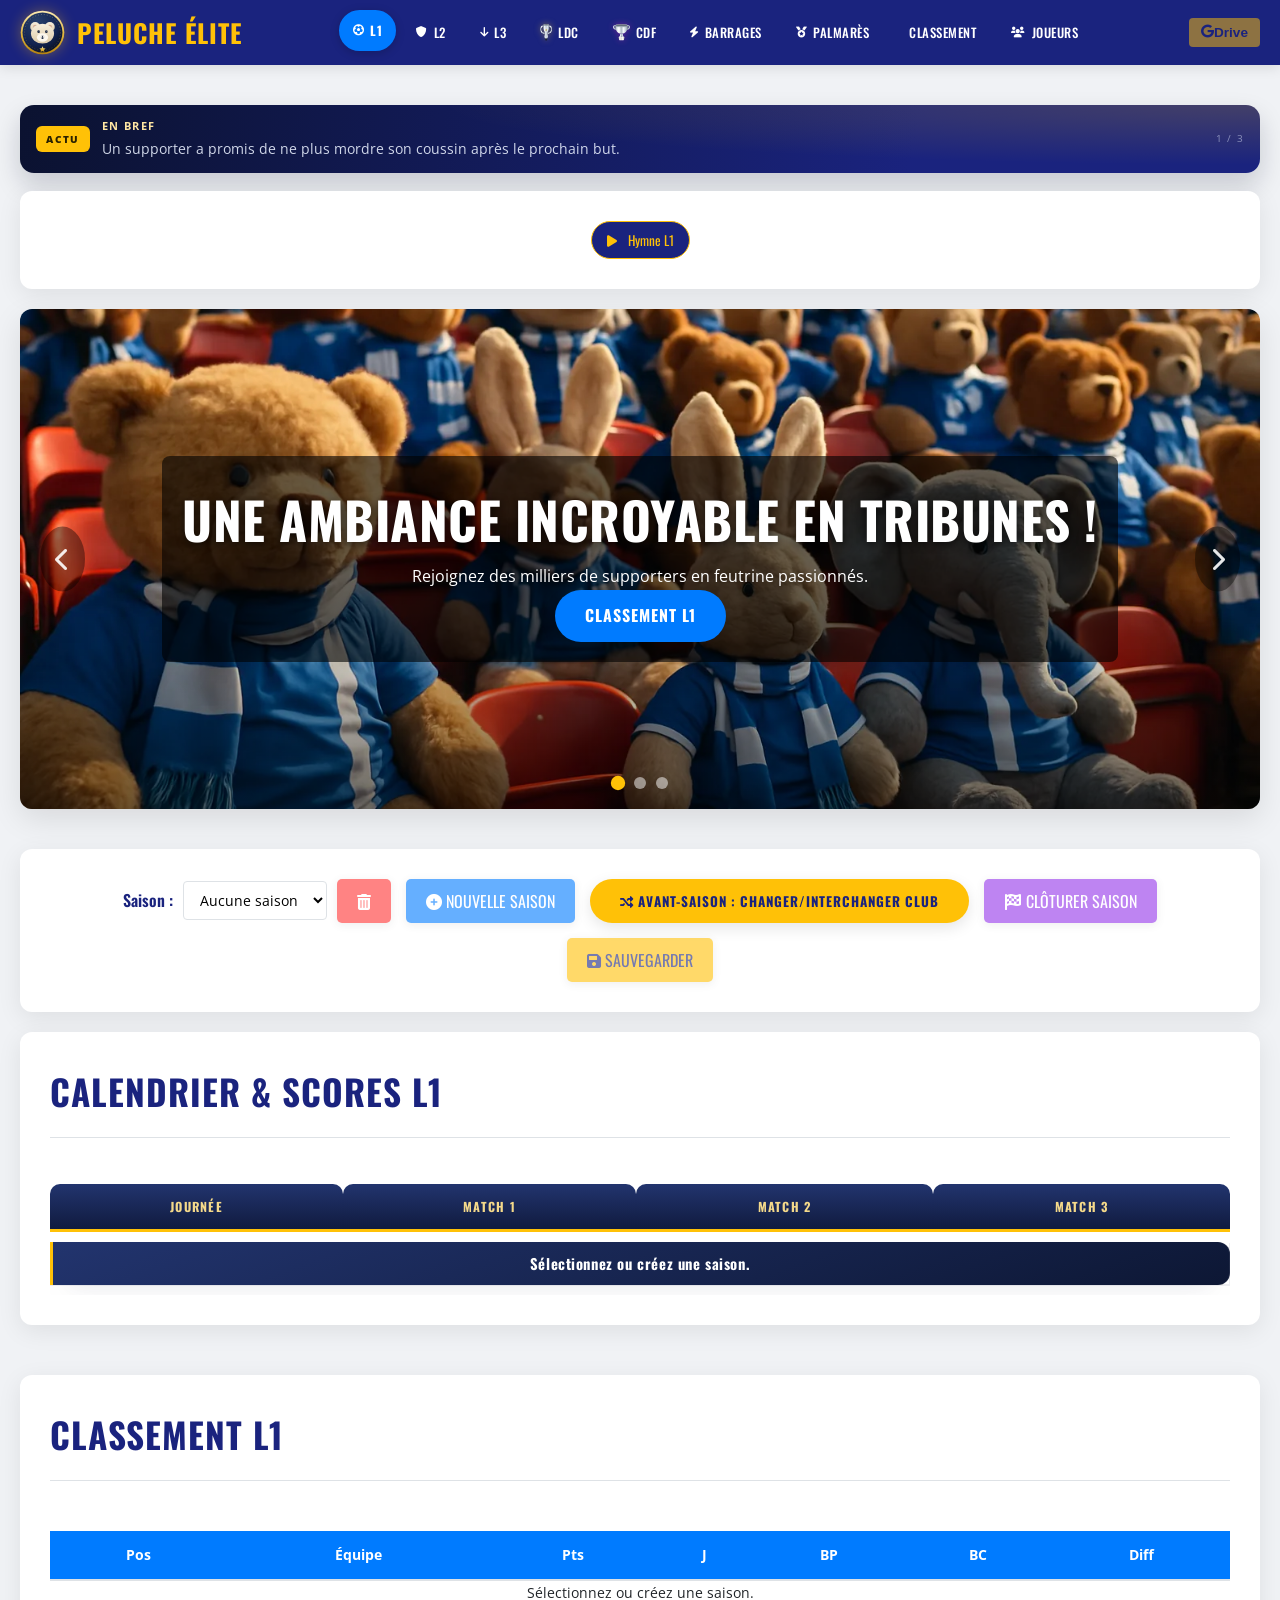
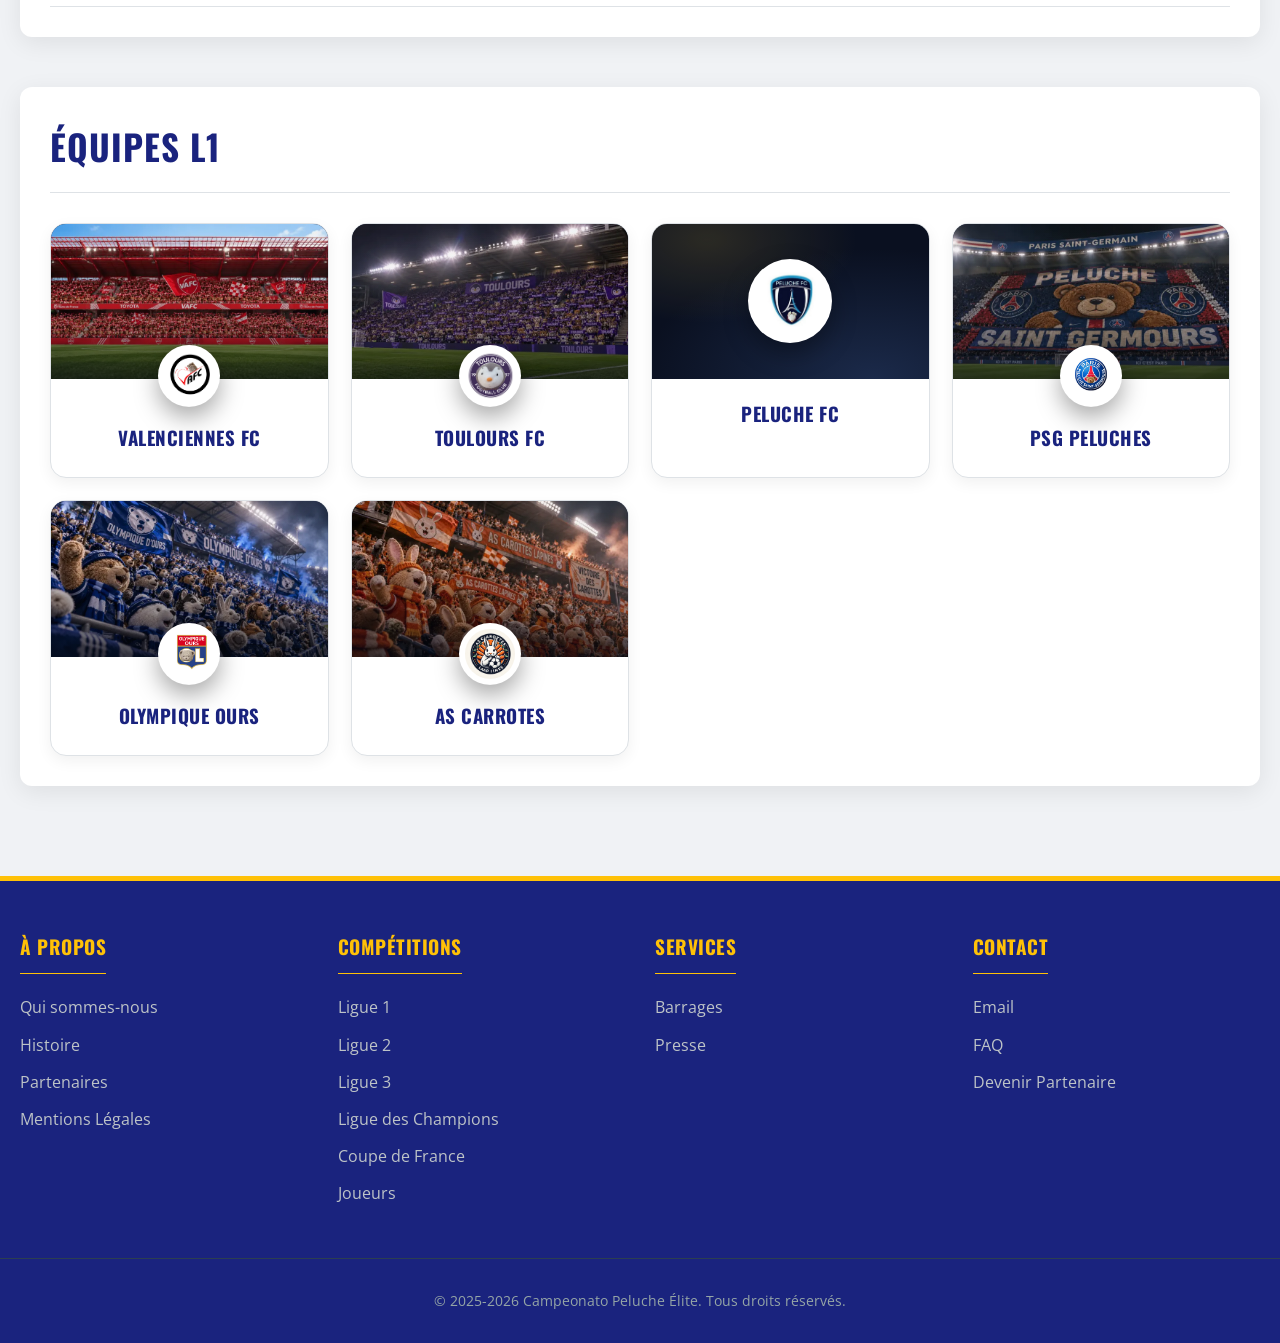
==== commit c26570f4: "Rattache la banniere Peluche SG a son visuel de tribune - resolution des bannieres par nom puis par " ====
--- a/index.html
+++ b/index.html
@@ -816,6 +816,7 @@
         }
 
         .palmares-content .palmares-table {
+            min-width: 720px;
             background-color: rgba(10, 20, 40, 0.4);
             border: 1px solid var(--palmares-border);
             border-radius: 10px;
@@ -836,19 +837,38 @@
         .palmares-content .palmares-table td {
             border-color: var(--palmares-border);
             color: var(--palmares-text-light);
-            padding: 15px 10px;
+            padding: 12px 10px;
             vertical-align: middle;
         }
 
         .palmares-content .palmares-table .team-info {
-            font-size: 1.2rem;
+            font-size: 1.1rem;
             color: var(--text-color-light);
             font-family: 'Oswald', sans-serif;
         }
 
         .palmares-content .palmares-table .team-info img {
-            width: 36px;
-            height: 36px;
+            width: 34px;
+            height: 34px;
+        }
+
+        .palmares-total {
+            margin-left: auto;
+            flex: none;
+            padding: 3px 9px;
+            border-radius: 999px;
+            border: 1px solid rgba(255, 193, 7, 0.24);
+            background: rgba(255, 193, 7, 0.1);
+            color: var(--accent-gold);
+            font-family: 'Open Sans', sans-serif;
+            font-size: 0.7rem;
+            font-weight: 700;
+            letter-spacing: 0.04em;
+            white-space: nowrap;
+        }
+
+        .palmares-total.is-zero {
+            display: none;
         }
 
         .palmares-content .palmares-table .team-info .logo-wrap {
@@ -1081,12 +1101,48 @@
         }
 
         .palmares-table .trophy-cell {
+            display: table-cell;
+            padding: 10px 12px;
+            text-align: center;
+        }
+
+        .trophy-cell__label {
+            display: none;
+        }
+
+        .trophy-cell__body {
             display: flex;
             align-items: center;
             justify-content: center;
             gap: 8px;
-            padding: 10px;
-            flex-wrap: wrap;
+        }
+
+        .trophy-cell__value {
+            display: inline-flex;
+            align-items: center;
+            gap: 4px;
+        }
+
+        .trophy-cell__value .trophee {
+            --t: 1.75em;
+        }
+
+        .trophy-cell__count {
+            min-width: 1ch;
+            font-family: 'Roboto Mono', monospace;
+            font-size: 1.05rem;
+            font-weight: 700;
+            line-height: 1;
+            color: #fff;
+        }
+
+        .trophy-cell__value.is-zero .trophee {
+            opacity: 0.28;
+            filter: none;
+        }
+
+        .trophy-cell__value.is-zero .trophy-cell__count {
+            color: rgba(255, 255, 255, 0.32);
         }
 
         .palmares-table .trophy-icon {
@@ -1121,22 +1177,24 @@
         }
 
         .palmares-table .action-cell {
-            text-align: center;
-            padding-left: 15px;
+            display: inline-flex;
+            align-items: center;
+            justify-content: center;
+            gap: 4px;
             vertical-align: middle;
         }
 
         .palmares-table .action-cell button {
             background: rgba(255, 255, 255, 0.1);
             border: 1px solid rgba(255, 255, 255, 0.25);
-            width: 32px;
-            height: 32px;
-            line-height: 30px;
+            width: 30px;
+            height: 30px;
+            line-height: 28px;
             text-align: center;
             border-radius: 50%;
             cursor: pointer;
-            font-size: 1em;
-            margin: 2px 4px;
+            font-size: 0.9em;
+            margin: 0;
             color: var(--palmares-text-light);
             transition: all 0.2s ease;
             opacity: 0.8;
@@ -1166,6 +1224,161 @@
         .palmares-table .action-cell button.add-trophy:hover {
             background-color: rgba(165, 214, 167, 0.3);
             color: var(--neon-green);
+        }
+
+        /* Palmarès : cartes de club sur tablette (le tableau reste sur desktop) */
+        @media (max-width: 1024px) {
+            .palmares-content .section {
+                padding: 22px 20px;
+            }
+
+            .palmares-content .section-content.table-container {
+                overflow: visible;
+            }
+
+            .palmares-content .palmares-table {
+                display: block;
+                min-width: 0;
+                margin-top: 16px;
+                overflow: visible;
+                background: transparent;
+                border: 0;
+                border-radius: 0;
+                box-shadow: none;
+            }
+
+            .palmares-content .palmares-table thead {
+                display: none;
+            }
+
+            .palmares-content .palmares-table tbody {
+                display: grid;
+                grid-template-columns: repeat(auto-fit, minmax(280px, 1fr));
+                gap: 14px;
+            }
+
+            .palmares-content .palmares-table tr {
+                display: grid;
+                grid-template-columns: 1fr 1fr;
+                gap: 8px;
+                padding: 14px;
+                border: 1px solid var(--palmares-border);
+                border-radius: 14px;
+                background: linear-gradient(160deg, rgba(255, 255, 255, 0.05), rgba(0, 0, 0, 0.18));
+                box-shadow: 0 8px 22px rgba(0, 0, 0, 0.22);
+            }
+
+            .palmares-content .palmares-table tbody tr:hover {
+                background: linear-gradient(160deg, rgba(255, 255, 255, 0.07), rgba(0, 0, 0, 0.16));
+            }
+
+            .palmares-content .palmares-table td {
+                display: block;
+                padding: 0;
+                border: 0;
+                white-space: normal;
+            }
+
+            .palmares-content .palmares-table td.team-info {
+                grid-column: 1 / -1;
+                display: flex;
+                align-items: center;
+                gap: 10px;
+                padding: 0 0 10px;
+                border-bottom: 1px solid var(--palmares-border);
+                font-size: 1.05rem;
+            }
+
+            .palmares-content .palmares-table .team-info .logo-wrap {
+                margin-right: 0;
+                flex: none;
+            }
+
+            .palmares-content .palmares-table .team-info img {
+                width: 38px;
+                height: 38px;
+            }
+
+            .palmares-content .palmares-table .team-info > span:first-of-type {
+                min-width: 0;
+                overflow: hidden;
+                text-overflow: ellipsis;
+                white-space: nowrap;
+            }
+
+            .palmares-total {
+                margin-left: auto;
+                font-size: 0.68rem;
+                padding: 3px 7px;
+            }
+
+            .palmares-content .palmares-table .trophy-cell {
+                display: flex;
+                flex-direction: column;
+                gap: 6px;
+                padding: 9px 10px;
+                border: 1px solid rgba(255, 255, 255, 0.09);
+                border-radius: 10px;
+                background: rgba(0, 0, 0, 0.22);
+                text-align: left;
+            }
+
+            .trophy-cell__label {
+                display: block;
+                color: var(--accent-gold);
+                font-family: 'Oswald', sans-serif;
+                font-size: 0.68rem;
+                font-weight: 600;
+                letter-spacing: 0.1em;
+                text-transform: uppercase;
+                opacity: 0.9;
+            }
+
+            .trophy-cell__body {
+                justify-content: space-between;
+                gap: 6px;
+            }
+
+            .trophy-cell__value .trophee {
+                --t: 1.45em;
+            }
+
+            .trophy-cell__count {
+                font-size: 1rem;
+            }
+
+            .palmares-content .palmares-table .action-cell button {
+                width: 28px;
+                height: 28px;
+                line-height: 26px;
+                font-size: 0.8em;
+            }
+        }
+
+        @media (max-width: 576px) {
+            .palmares-content .section {
+                padding: 18px 14px;
+            }
+        }
+
+        @media (max-width: 420px) {
+            .palmares-content .palmares-table tr {
+                grid-template-columns: 1fr;
+            }
+
+            .palmares-content .palmares-table .trophy-cell {
+                flex-direction: row;
+                flex-wrap: wrap;
+                align-items: center;
+            }
+
+            .trophy-cell__label {
+                flex: 0 0 74px;
+            }
+
+            .trophy-cell__body {
+                flex: 1;
+            }
         }
 
         .action-buttons {
@@ -3461,6 +3674,28 @@
             transform: translateY(-1px);
         }
 
+        .joueurs-action--save {
+            background: rgba(141, 243, 199, 0.14);
+            border-color: rgba(141, 243, 199, 0.4);
+        }
+
+        .joueurs-action--save:hover {
+            background: rgba(141, 243, 199, 0.24);
+        }
+
+        .joueurs-save-status {
+            flex-basis: 100%;
+            min-height: 1.1em;
+            margin: 0;
+            color: rgba(232, 240, 255, 0.6);
+            font-size: 0.72rem;
+            line-height: 1.35;
+            text-align: right;
+        }
+
+        .joueurs-save-status.is-ok { color: #8df3c7; }
+        .joueurs-save-status.is-error { color: #ffb4b4; }
+
         .joueurs-filters {
             display: flex;
             flex-wrap: wrap;
@@ -4385,6 +4620,10 @@
             .joueurs-actions .joueurs-action {
                 width: 100%;
                 justify-content: center;
+            }
+
+            .joueurs-save-status {
+                text-align: center;
             }
 
             .joueurs-filters {
@@ -5948,6 +6187,8 @@
                 </div>
                 <div class="joueurs-actions">
                     <button class="btn joueurs-action" id="joueurs-add-btn" type="button"><i class="fas fa-plus"></i> Ajouter un joueur</button>
+                    <button class="btn joueurs-action joueurs-action--save" id="joueurs-save-btn" type="button"><i class="fas fa-cloud-upload-alt"></i> Sauvegarder les joueurs</button>
+                    <p class="joueurs-save-status" id="joueurs-save-status" role="status" aria-live="polite"></p>
                 </div>
             </section>
 
@@ -6977,6 +7218,10 @@
                 const playersContent = await readFileContent(playersData.fileId);
                 if (playersContent) {
                     try { normalisePlayersData(JSON.parse(playersContent)); } catch (e) { normalisePlayersData({}); }
+                    const loadedPlayers = playersData.players.filter(player => player.active !== false).length;
+                    setPlayersSaveStatus(loadedPlayers
+                        ? `${loadedPlayers} joueur${loadedPlayers > 1 ? 's' : ''} chargé${loadedPlayers > 1 ? 's' : ''} depuis Drive.`
+                        : 'Aucun joueur enregistré sur Drive pour le moment.', 'ok');
                 }
             }
 
@@ -7299,6 +7544,30 @@
             'Liverpours': 'tifo-peluches'
         };
 
+        // Un club renommé garde son logo : la bannière doit suivre le logo, pas seulement le nom.
+        // Cela évite qu'un « Peluche SG » renommé depuis Olympique Ours récupère le tifo du PSG.
+        const CLUB_TRIBUNE_LOGO_SHOTS = {
+            'vafc.png': 'stade-vafc',
+            'tfc.png': 'foule-toulours',
+            'psg.png': 'tifo-psg',
+            'oo.png': 'foule-olympique-ours',
+            'ascl.png': 'foule-orange-blanc',
+            'asset.png': 'stade-saint-ettours',
+            'patapouf.png': 'tifo-patapouf',
+            'tours.png': 'foule-tours',
+            'clermandala.png': 'foule-clermandala',
+            'fcp.png': 'tifo-poussins',
+            'fcd.png': 'tifo-doudou',
+            'ofc.png': 'stade-oursons'
+        };
+        const CLUB_TRIBUNE_NAME_ALIASES = {
+            'Peluche SG': 'tifo-psg',
+            'Peluche PSG': 'tifo-psg',
+            'Peluche Paris SG': 'tifo-psg',
+            'Peluche Saint-Germain': 'tifo-psg',
+            'Peluche St-Germain': 'tifo-psg'
+        };
+
         // Clé de comparaison tolérante : accents, casse, ponctuation et mots de club ignorés.
         function normaliseClubKey(name) {
             return String(name || '')
@@ -7320,7 +7589,9 @@
         })();
 
         function getClubTribune(clubName) {
-            const slug = CLUB_TRIBUNE_SHOTS[clubName] || CLUB_TRIBUNE_INDEX[normaliseClubKey(clubName)];
+            const nameSlug = CLUB_TRIBUNE_SHOTS[clubName] || CLUB_TRIBUNE_INDEX[normaliseClubKey(clubName)];
+            const logoSlug = CLUB_TRIBUNE_LOGO_SHOTS[getClubRawLogo(clubName)];
+            const slug = nameSlug || logoSlug || CLUB_TRIBUNE_NAME_ALIASES[clubName];
             return slug ? { card: `${slug}-card.webp`, full: `${slug}.webp` } : null;
         }
 
@@ -10215,6 +10486,14 @@
         function populatePalmaresTable() {
             const tableBody = document.getElementById('palmares-table-body');
             if (!tableBody) return;
+            const trophyColumns = [
+                { key: 'Ligue 1' },
+                { key: 'Ligue 2' },
+                { key: 'CDF' },
+                { key: 'LDC' }
+            ];
+            const escapeText = value => String(value == null ? '' : value)
+                .replace(/&/g, '&amp;').replace(/</g, '&lt;').replace(/>/g, '&gt;').replace(/"/g, '&quot;');
             tableBody.innerHTML = '';
             // Union des clubs actuels (ligues + base) ET de tous les clubs présents dans le palmarès
             // (y compris ceux d'anciennes saisons qui ne font plus partie des ligues actuelles)
@@ -10229,47 +10508,36 @@
                 const teamGlobalPalmares = palmaresData[displayName] || palmaresData[teamName] || { "Ligue 1": 0, "Ligue 2": 0, "LDC": 0, "CDF": 0 };
                 const row = document.createElement('tr');
 
-                let l1TrophiesHTML = Array(teamGlobalPalmares["Ligue 1"] || 0).fill('<svg class=\"trophee trophee--l1\" aria-hidden=\"true\" focusable=\"false\"><use href=\"#trophee-l1\"/></svg>').join('');
-                let l2TrophiesHTML = Array(teamGlobalPalmares["Ligue 2"] || 0).fill('<svg class=\"trophee trophee--l2\" aria-hidden=\"true\" focusable=\"false\"><use href=\"#trophee-l2\"/></svg>').join('');
-                let ldcTrophiesHTML = Array(teamGlobalPalmares["LDC"] || 0).fill('<svg class="trophee trophee--ldc" aria-hidden="true" focusable="false"><use href="#trophee-ldc"/></svg>').join('');
-                let cdfTrophiesHTML = Array(teamGlobalPalmares["CDF"] || 0).fill('<svg class="trophee trophee--cdf" aria-hidden="true" focusable="false"><use href="#trophee-cdf"/></svg>').join('');
+                const safeJsName = displayName.replace(/\\/g, '\\\\').replace(/'/g, "\\'");
+                const totalTitles = trophyColumns.reduce((sum, column) => sum + (Number(teamGlobalPalmares[column.key]) || 0), 0);
+                const trophyCells = trophyColumns.map(column => {
+                    const count = Number(teamGlobalPalmares[column.key]) || 0;
+                    return `
+                    <td class="trophy-cell" data-label="${column.key}">
+                        <span class="trophy-cell__label">${column.key}</span>
+                        <div class="trophy-cell__body">
+                            <span class="trophy-cell__value${count > 0 ? '' : ' is-zero'}">
+                                ${CLASSEMENT_TROPHY_ICONS[column.key]}
+                                <b class="trophy-cell__count">${count}</b>
+                            </span>
+                            <span class="action-cell">
+                                <button class="add-trophy" type="button" title="Ajouter un titre ${column.key}" aria-label="Ajouter un titre ${column.key} à ${escapeText(displayName)}" onclick="modifyPalmares('${safeJsName}', '${column.key}', true)"><i class="fas fa-plus" aria-hidden="true"></i></button>
+                                <button class="remove-trophy" type="button" title="Retirer un titre ${column.key}" aria-label="Retirer un titre ${column.key} à ${escapeText(displayName)}" onclick="modifyPalmares('${safeJsName}', '${column.key}', false)"><i class="fas fa-minus" aria-hidden="true"></i></button>
+                            </span>
+                        </div>
+                    </td>`;
+                }).join('');
 
                 row.innerHTML = `
                     <td class="team-info text-left">
                         <div class="logo-wrap">
-                            <img src="${getClubLogo(displayName)}" alt="${displayName}" class="team-logo">
-                            <button class="delete-club-palmares" title="Supprimer ${displayName} du palmarès" onclick="deletePalmaresClub('${displayName}')"><i class="fas fa-trash-alt"></i></button>
+                            <img src="${getClubLogo(displayName)}" alt="${escapeText(displayName)}" class="team-logo">
+                            <button class="delete-club-palmares" type="button" title="Supprimer ${escapeText(displayName)} du palmarès" aria-label="Supprimer ${escapeText(displayName)} du palmarès" onclick="deletePalmaresClub('${safeJsName}')"><i class="fas fa-trash-alt" aria-hidden="true"></i></button>
                         </div>
-                        <span>${displayName}</span>
+                        <span>${escapeText(displayName)}</span>
+                        <span class="palmares-total${totalTitles > 0 ? '' : ' is-zero'}">${totalTitles} titre${totalTitles > 1 ? 's' : ''}</span>
                     </td>
-                    <td class="trophy-cell">
-                        ${l1TrophiesHTML || '-'}
-                        <div class="action-cell">
-                            <button class="add-trophy" onclick="modifyPalmares('${displayName}', 'Ligue 1', true)"><i class="fas fa-plus"></i></button>
-                            <button class="remove-trophy" onclick="modifyPalmares('${displayName}', 'Ligue 1', false)"><i class="fas fa-minus"></i></button>
-                        </div>
-                    </td>
-                    <td class="trophy-cell">
-                        ${l2TrophiesHTML || '-'}
-                        <div class="action-cell">
-                            <button class="add-trophy" onclick="modifyPalmares('${displayName}', 'Ligue 2', true)"><i class="fas fa-plus"></i></button>
-                            <button class="remove-trophy" onclick="modifyPalmares('${displayName}', 'Ligue 2', false)"><i class="fas fa-minus"></i></button>
-                        </div>
-                    </td>
-                    <td class="trophy-cell">
-                        ${cdfTrophiesHTML || '-'}
-                        <div class="action-cell">
-                            <button class="add-trophy" onclick="modifyPalmares('${displayName}', 'CDF', true)"><i class="fas fa-plus"></i></button>
-                            <button class="remove-trophy" onclick="modifyPalmares('${displayName}', 'CDF', false)"><i class="fas fa-minus"></i></button>
-                        </div>
-                    </td>
-                    <td class="trophy-cell">
-                        ${ldcTrophiesHTML || '-'}
-                        <div class="action-cell">
-                            <button class="add-trophy" onclick="modifyPalmares('${displayName}', 'LDC', true)"><i class="fas fa-plus"></i></button>
-                            <button class="remove-trophy" onclick="modifyPalmares('${displayName}', 'LDC', false)"><i class="fas fa-minus"></i></button>
-                        </div>
-                    </td>
+                    ${trophyCells}
                 `;
                 tableBody.appendChild(row);
             });
@@ -11589,7 +11857,7 @@
             playerModalId = null;
         }
 
-        function savePlayerFromModal() {
+        async function savePlayerFromModal() {
             const nameInput = document.getElementById('player-form-name');
             const numberInput = document.getElementById('player-form-number');
             const positionInput = document.getElementById('player-form-position');
@@ -11632,11 +11900,11 @@
             closePlayerModal();
             playerStatsCache = { key: '', stats: null };
             renderPlayersTab();
-            savePlayersToDrive();
-            showMessage('Joueur enregistré.', 2200);
-        }
-
-        function archivePlayerFromModal() {
+            const saved = await savePlayersToDrive();
+            showMessage(saved ? 'Joueur enregistré et sauvegardé sur Drive.' : 'Joueur enregistré. Connecte-toi à Google Drive pour le conserver.', saved ? 2400 : 4200, !saved);
+        }
+
+        async function archivePlayerFromModal() {
             if (!playerModalId) return;
             const player = findPlayerById(playerModalId);
             if (!player) return;
@@ -11644,8 +11912,8 @@
             archivePlayerRecord(player.id);
             closePlayerModal();
             renderPlayersTab();
-            savePlayersToDrive();
-            showMessage(`${player.name} archivé.`, 2500);
+            const saved = await savePlayersToDrive();
+            showMessage(saved ? `${player.name} archivé et sauvegardé.` : `${player.name} archivé. Connecte-toi à Google Drive pour conserver ce changement.`, saved ? 2500 : 4200, !saved);
         }
 
         function openScorersModal(matchKey) {
@@ -11733,13 +12001,45 @@
             showMessage('Buteurs enregistrés.', 2200);
         }
 
-        async function savePlayersToDrive() {
-            if (!googleAccessToken) return;
-            if (!playersData.fileId) {
-                playersData.fileId = await findOrCreateFile(playersData.filename, JSON.stringify({ players: [], clubs: {} }));
-            }
-            if (playersData.fileId) {
-                await updateFileContent(playersData.fileId, { players: playersData.players, clubs: playersData.clubs });
+        function playersSavePayload() {
+            return {
+                players: playersData.players.map(player => ({ ...player })),
+                clubs: JSON.parse(JSON.stringify(playersData.clubs || {}))
+            };
+        }
+
+        function setPlayersSaveStatus(text, state) {
+            const element = document.getElementById('joueurs-save-status');
+            if (!element || !element.classList) return;
+            element.textContent = text || '';
+            element.classList.remove('is-ok', 'is-error');
+            if (state === 'ok') element.classList.add('is-ok');
+            else if (state === 'error') element.classList.add('is-error');
+        }
+
+        async function savePlayersToDrive(options = {}) {
+            const silent = !!(options && options.silent);
+            if (!googleAccessToken) {
+                if (!silent) setPlayersSaveStatus('Connexion Google Drive requise pour sauvegarder.', 'error');
+                return false;
+            }
+            if (!silent) setPlayersSaveStatus('Sauvegarde en cours…', '');
+            try {
+                if (!playersData.fileId) {
+                    playersData.fileId = await findOrCreateFile(playersData.filename, JSON.stringify({ players: [], clubs: {} }));
+                }
+                if (!playersData.fileId) throw new Error('Fichier joueurs introuvable');
+                const saved = await updateFileContent(playersData.fileId, playersSavePayload());
+                if (!saved) throw new Error('Écriture Drive refusée');
+                if (!silent) {
+                    const time = new Date().toLocaleTimeString('fr-FR', { hour: '2-digit', minute: '2-digit' });
+                    setPlayersSaveStatus(`Liste des joueurs sauvegardée à ${time}.`, 'ok');
+                }
+                return true;
+            } catch (error) {
+                driveLog('Sauvegarde des joueurs impossible', error);
+                if (!silent) setPlayersSaveStatus('Sauvegarde impossible. Vérifie la connexion Drive.', 'error');
+                return false;
             }
         }
 
@@ -11822,6 +12122,13 @@
             });
             const addBtn = document.getElementById('joueurs-add-btn');
             if (addBtn) addBtn.addEventListener('click', () => openPlayerModal(null, 'new'));
+            const savePlayersBtn = document.getElementById('joueurs-save-btn');
+            if (savePlayersBtn) savePlayersBtn.addEventListener('click', async () => {
+                savePlayersBtn.disabled = true;
+                const saved = await savePlayersToDrive();
+                savePlayersBtn.disabled = false;
+                if (saved) showMessage('Liste des joueurs sauvegardée sur Google Drive.', 2600);
+            });
             const playerModal = document.getElementById('player-modal');
             if (playerModal) {
                 playerModal.addEventListener('click', event => { if (event.target === playerModal) closePlayerModal(); });
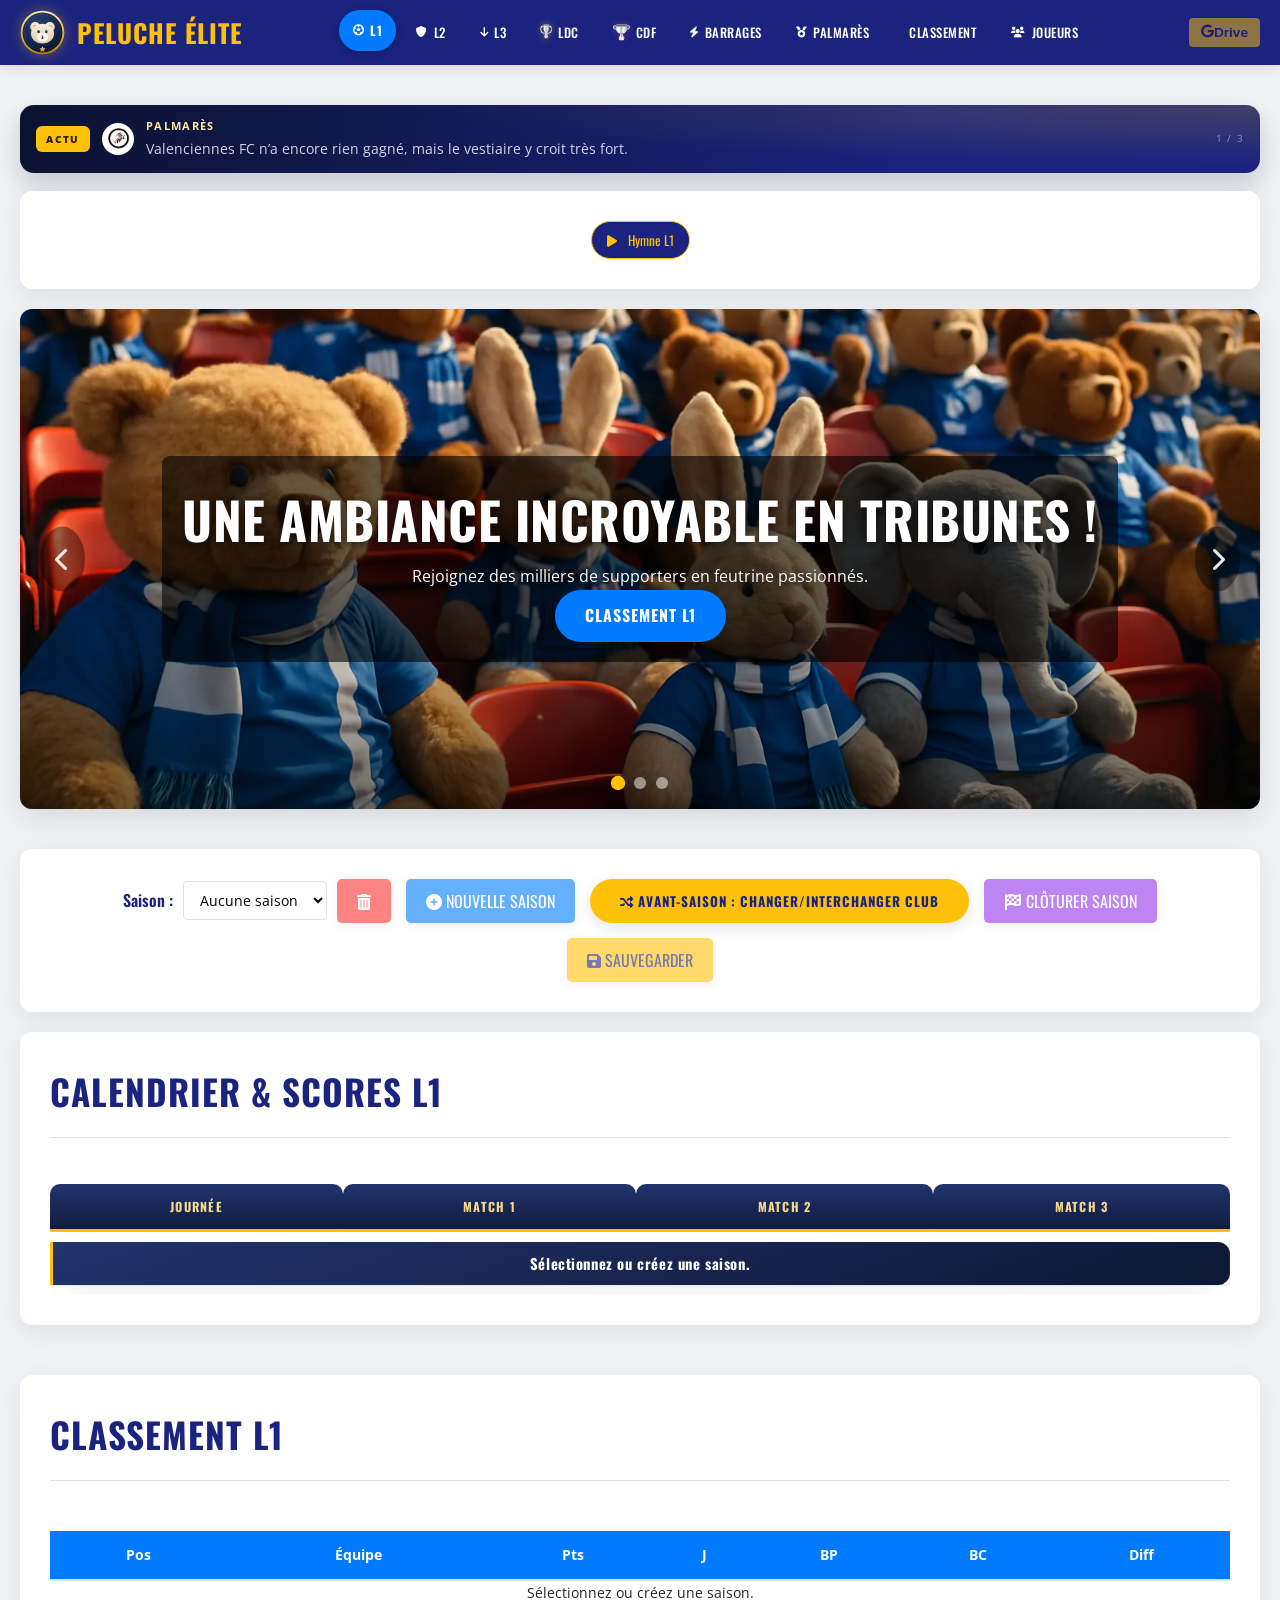
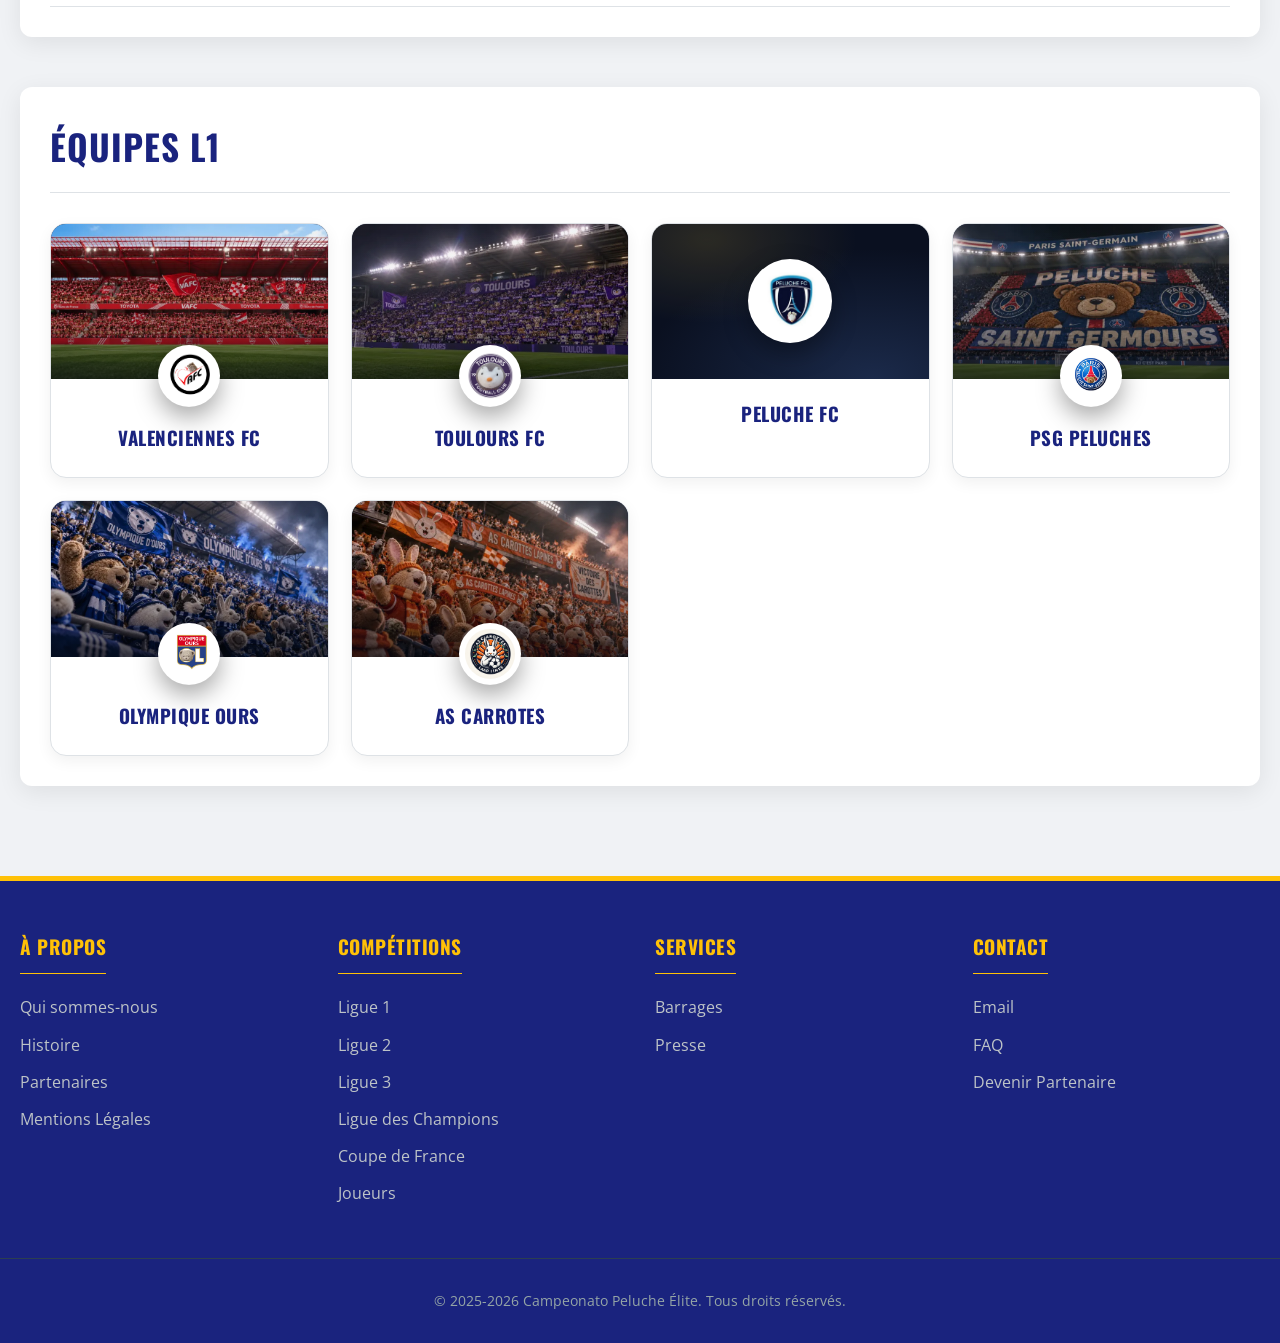
==== commit 981e9cad: "Compacte les trophees des cartes clubs avec banniere Le total des trophees prenait toute la largeur " ====
--- a/index.html
+++ b/index.html
@@ -766,9 +766,10 @@
         .carousel-trophies {
             display: flex;
             flex-wrap: wrap;
+            align-items: center;
             justify-content: center;
-            gap: 8px;
-            margin-top: 10px;
+            gap: 6px;
+            margin-top: 8px;
         }
         .team-trophies .trophies-total,
         .carousel-trophies .trophies-total {
@@ -793,9 +794,19 @@
             background: rgba(255, 193, 7, 0.12);
             border: 1px solid rgba(255, 193, 7, 0.25);
             color: var(--accent-gold);
+            padding: 3px 9px;
+            font-size: 0.78rem;
         }
         .team-trophies .trophies-total {
+            flex: 0 1 auto;
+            width: auto;
+            padding: 0;
+            border: 0;
+            border-radius: 0;
+            background: none;
             color: var(--accent-gold);
+            font-size: 0.82rem;
+            line-height: 1.2;
             text-shadow: 0 0 10px rgba(255, 193, 7, 0.4);
         }
         .carousel-trophies span {
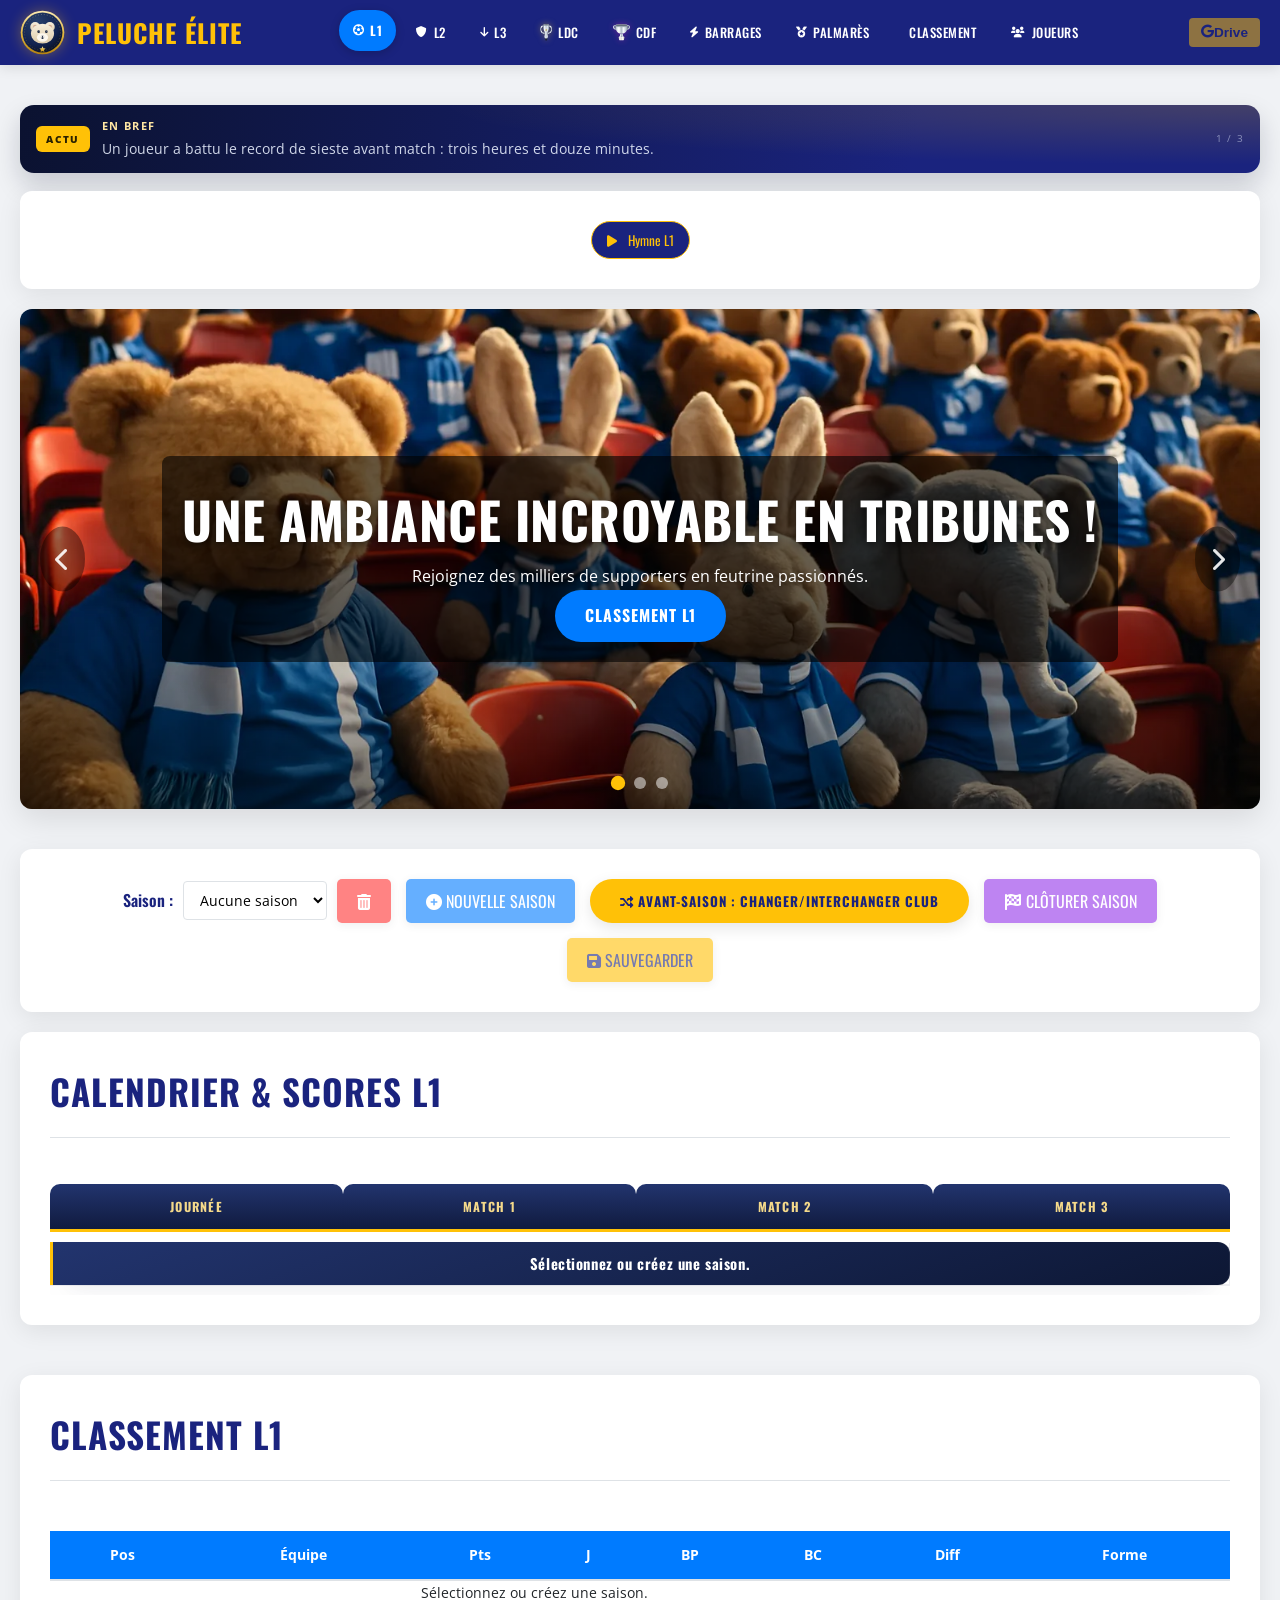
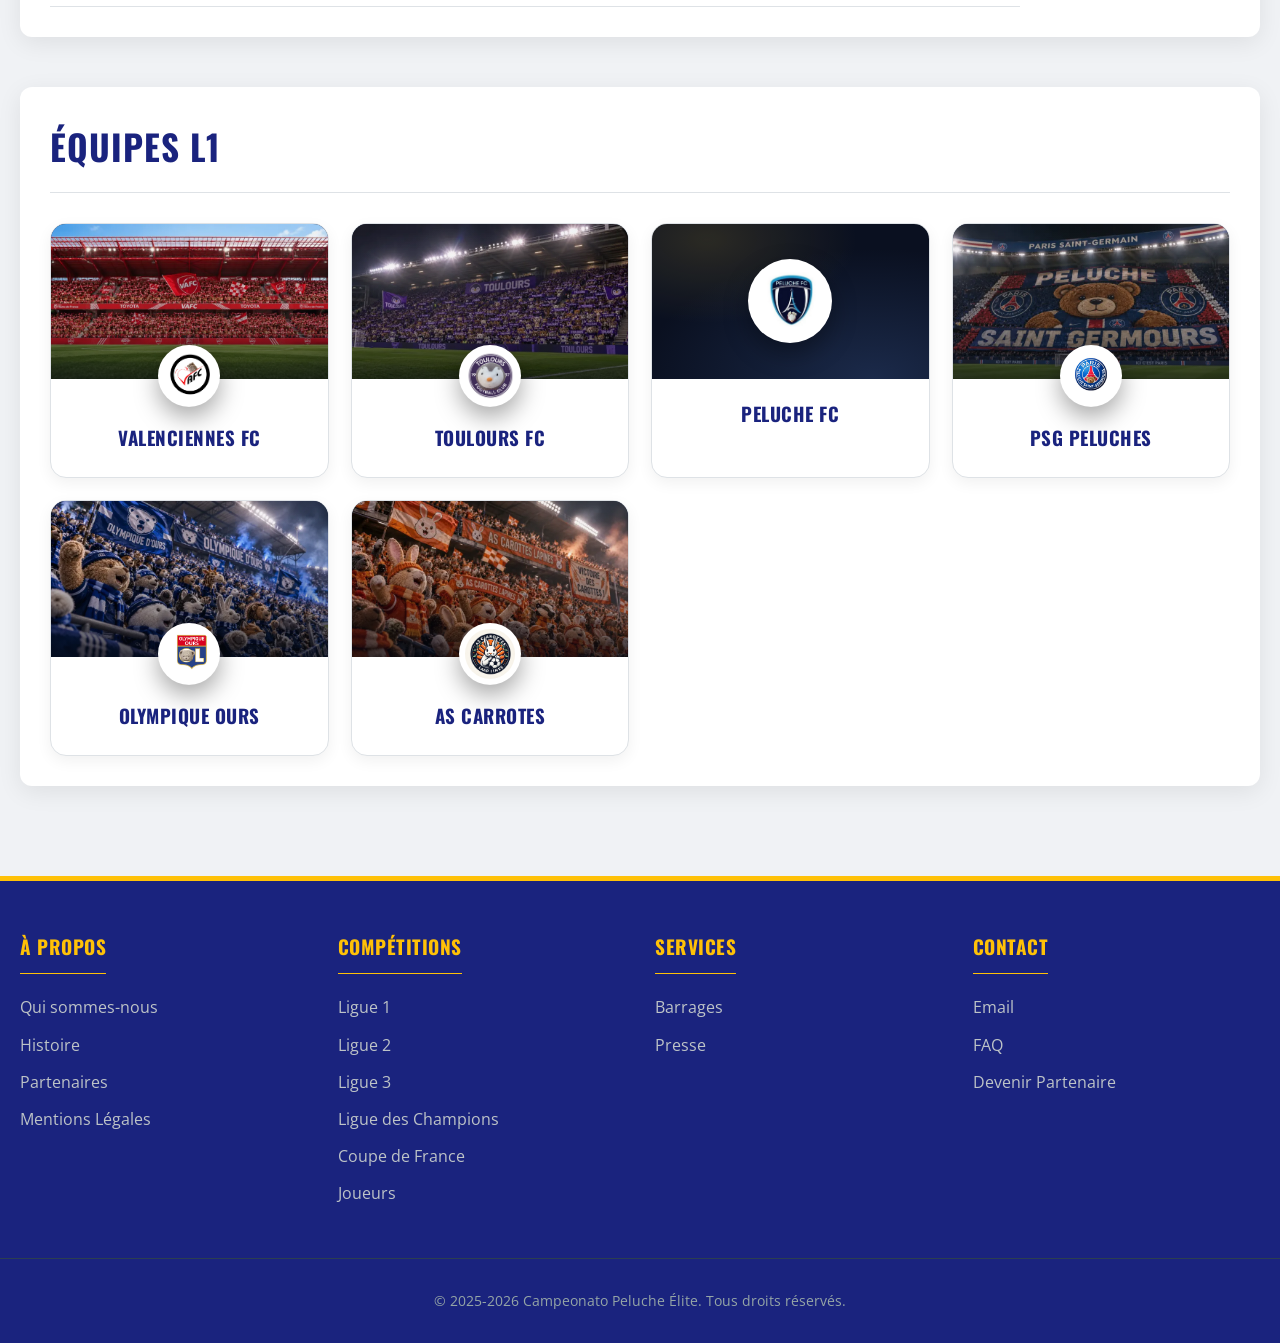
==== commit 0156b8ed: "Ajoute le suivi de saison, les tirs au but et l assistant de fin de saison Ajoute la fiche club, la " ====
--- a/index.html
+++ b/index.html
@@ -608,6 +608,66 @@
             white-space: normal;
         }
 
+        .standings-table .rank-cell {
+            font-weight: 700;
+            white-space: nowrap;
+        }
+
+        .rank-delta {
+            display: inline-block;
+            margin-left: 5px;
+            font-size: 0.7rem;
+            line-height: 1;
+            vertical-align: 0.08em;
+        }
+
+        .rank-delta.is-up { color: #1f9d55; }
+        .rank-delta.is-down { color: #d64545; }
+
+        .standings-table .form-cell {
+            min-width: 142px;
+            white-space: nowrap;
+        }
+
+        .form-guide {
+            display: inline-flex;
+            align-items: center;
+            justify-content: center;
+            gap: 3px;
+            flex-wrap: wrap;
+        }
+
+        .form-pill {
+            display: inline-flex;
+            align-items: center;
+            justify-content: center;
+            width: 20px;
+            height: 20px;
+            border-radius: 50%;
+            color: #fff;
+            font-size: 0.66rem;
+            font-weight: 800;
+            line-height: 1;
+            box-shadow: inset 0 0 0 1px rgba(255, 255, 255, 0.22);
+        }
+
+        .form-pill--v { background: #1f9d55; }
+        .form-pill--n { background: #c58b13; }
+        .form-pill--d { background: #d64545; }
+
+        .form-streak {
+            margin-left: 4px;
+            font-size: 0.66rem;
+            font-weight: 800;
+            color: var(--text-color-dark);
+            opacity: 0.72;
+        }
+
+        .form-empty {
+            color: var(--text-color-dark);
+            opacity: 0.4;
+        }
+
         .team-info.text-left {
             text-align: left !important;
         }
@@ -1503,6 +1563,754 @@
 
         .cloture-saison-btn:hover:not(:disabled) {
             background-color: #7e22ce;
+        }
+
+        /* Tirs au but */
+        .penalty-modal {
+            max-width: 700px;
+        }
+
+        .penalty-board {
+            display: grid;
+            grid-template-columns: 1fr auto 1fr;
+            align-items: center;
+            gap: 12px;
+            padding: 16px;
+            border-radius: 14px;
+            background: linear-gradient(135deg, #101c3a, #192b50);
+            color: #fff;
+            margin-bottom: 16px;
+        }
+
+        .penalty-team {
+            display: flex;
+            align-items: center;
+            gap: 9px;
+            min-width: 0;
+        }
+
+        .penalty-team--right { justify-content: flex-end; text-align: right; }
+
+        .penalty-team img {
+            width: 38px;
+            height: 38px;
+            object-fit: contain;
+            background: #fff;
+            border-radius: 50%;
+            padding: 3px;
+            flex: 0 0 38px;
+        }
+
+        .penalty-team span {
+            overflow: hidden;
+            text-overflow: ellipsis;
+            white-space: nowrap;
+            font-weight: 700;
+        }
+
+        .penalty-board__score {
+            font-family: 'Oswald', sans-serif;
+            font-size: 2rem;
+            font-weight: 700;
+            letter-spacing: 0.1em;
+            color: var(--accent-gold);
+            text-align: center;
+            white-space: nowrap;
+        }
+
+        .penalty-board__round {
+            grid-column: 1 / -1;
+            text-align: center;
+            color: rgba(255, 255, 255, 0.72);
+            font-size: 0.75rem;
+            text-transform: uppercase;
+            letter-spacing: 0.08em;
+        }
+
+        .penalty-stage {
+            padding: 16px;
+            border-radius: 12px;
+            background: radial-gradient(90% 120% at 50% 0%, #1e3b27, #0e1f16 72%);
+            color: #fff;
+            margin-bottom: 14px;
+            text-align: center;
+        }
+
+        .penalty-stage__goal {
+            width: min(280px, 80%);
+            height: 86px;
+            margin: 0 auto 12px;
+            border: 5px solid #fff;
+            border-bottom: 0;
+            border-radius: 4px 4px 0 0;
+            position: relative;
+            background: repeating-linear-gradient(90deg, rgba(255,255,255,0.16) 0 1px, transparent 1px 20px), repeating-linear-gradient(0deg, rgba(255,255,255,0.16) 0 1px, transparent 1px 20px);
+            box-shadow: inset 0 0 24px rgba(0, 0, 0, 0.35);
+        }
+
+        .penalty-stage__keeper {
+            position: absolute;
+            left: 50%;
+            bottom: 0;
+            transform: translateX(-50%);
+            font-size: 2.3rem;
+            line-height: 1;
+            transition: transform 0.2s ease;
+        }
+
+        .penalty-stage__keeper.is-left { transform: translateX(-120%); }
+        .penalty-stage__keeper.is-right { transform: translateX(20%); }
+
+        .penalty-stage__message {
+            font-size: 1rem;
+            font-weight: 700;
+            min-height: 1.35em;
+        }
+
+        .penalty-stage__detail {
+            margin-top: 3px;
+            font-size: 0.78rem;
+            color: rgba(255, 255, 255, 0.7);
+        }
+
+        .penalty-history {
+            display: grid;
+            gap: 8px;
+            margin-bottom: 14px;
+        }
+
+        .penalty-history__line {
+            display: flex;
+            align-items: center;
+            gap: 8px;
+            min-width: 0;
+        }
+
+        .penalty-history__name {
+            width: 90px;
+            flex: 0 0 90px;
+            font-size: 0.76rem;
+            font-weight: 700;
+            overflow: hidden;
+            text-overflow: ellipsis;
+            white-space: nowrap;
+        }
+
+        .penalty-dots {
+            display: flex;
+            flex-wrap: wrap;
+            gap: 4px;
+        }
+
+        .penalty-dot {
+            display: inline-flex;
+            align-items: center;
+            justify-content: center;
+            width: 20px;
+            height: 20px;
+            border-radius: 50%;
+            font-size: 0.72rem;
+            font-weight: 800;
+            background: rgba(108, 117, 125, 0.18);
+            color: #6c757d;
+        }
+
+        .penalty-dot.is-goal { background: #1f9d55; color: #fff; }
+        .penalty-dot.is-miss { background: #d64545; color: #fff; }
+
+        .penalty-controls {
+            display: flex;
+            flex-wrap: wrap;
+            align-items: flex-end;
+            gap: 10px;
+            padding: 12px;
+            border: 1px solid var(--border-color);
+            border-radius: 12px;
+            background: #f7f8fa;
+        }
+
+        .penalty-controls label {
+            display: grid;
+            gap: 4px;
+            font-size: 0.72rem;
+            font-weight: 700;
+            text-transform: uppercase;
+            letter-spacing: 0.04em;
+            color: #6c757d;
+        }
+
+        .penalty-controls select {
+            min-width: 180px;
+            padding: 8px 10px;
+            border: 1px solid var(--border-color);
+            border-radius: 8px;
+            background: #fff;
+            font: inherit;
+            text-transform: none;
+            letter-spacing: 0;
+            color: var(--text-color-dark);
+        }
+
+        .penalty-directions {
+            display: flex;
+            flex-wrap: wrap;
+            gap: 6px;
+            margin-left: auto;
+        }
+
+        .penalty-directions .btn {
+            padding: 8px 12px;
+        }
+
+        .penalty-finished {
+            display: flex;
+            align-items: center;
+            justify-content: space-between;
+            gap: 12px;
+            flex-wrap: wrap;
+            padding: 12px;
+            border-radius: 12px;
+            background: rgba(212, 175, 55, 0.12);
+            border: 1px solid rgba(212, 175, 55, 0.35);
+        }
+
+        .penalty-finished strong { font-size: 1rem; }
+
+        .bracket-penalty-btn {
+            margin-right: 6px;
+            padding: 3px 8px;
+            border: 1px solid currentColor;
+            border-radius: 999px;
+            background: transparent;
+            color: inherit;
+            font: inherit;
+            font-size: 0.72rem;
+            font-weight: 700;
+            cursor: pointer;
+        }
+
+        .bracket-penalty-btn:hover { background: rgba(255, 255, 255, 0.16); }
+
+        @media (max-width: 620px) {
+            .penalty-board { padding: 12px; gap: 8px; }
+            .penalty-team img { width: 30px; height: 30px; flex-basis: 30px; }
+            .penalty-team span { font-size: 0.8rem; }
+            .penalty-board__score { font-size: 1.55rem; }
+            .penalty-controls { align-items: stretch; }
+            .penalty-controls select { min-width: 0; width: 100%; }
+            .penalty-directions { margin-left: 0; width: 100%; }
+            .penalty-directions .btn { flex: 1 1 30%; }
+            .penalty-history__name { width: 70px; flex-basis: 70px; }
+        }
+
+        /* Assistant de fin de saison */
+        .season-assistant {
+            max-width: 780px;
+            width: min(780px, calc(100vw - 32px));
+        }
+
+        .assistant-audit {
+            display: grid;
+            gap: 14px;
+        }
+
+        .assistant-block {
+            padding: 12px 14px;
+            border-radius: 10px;
+            border: 1px solid rgba(255, 255, 255, 0.14);
+            background: rgba(255, 255, 255, 0.04);
+        }
+
+        .assistant-block h3 {
+            margin: 0 0 8px;
+            font-family: 'Oswald', sans-serif;
+            font-size: 0.95rem;
+            letter-spacing: 0.04em;
+            text-transform: uppercase;
+            color: var(--accent-gold);
+        }
+
+        .assistant-status {
+            display: inline-flex;
+            align-items: center;
+            gap: 6px;
+            padding: 3px 9px;
+            border-radius: 999px;
+            font-size: 0.72rem;
+            font-weight: 700;
+            letter-spacing: 0.03em;
+        }
+
+        .assistant-status--ok { background: rgba(46, 204, 113, 0.16); color: #8ff0b5; }
+        .assistant-status--warn { background: rgba(241, 196, 15, 0.16); color: #ffe08a; }
+        .assistant-status--bad { background: rgba(231, 76, 60, 0.16); color: #ff9f97; }
+
+        .assistant-list {
+            margin: 8px 0 0;
+            padding-left: 18px;
+            font-size: 0.86rem;
+            line-height: 1.5;
+        }
+
+        .assistant-moves {
+            display: grid;
+            gap: 6px;
+            margin-top: 6px;
+        }
+
+        .assistant-move {
+            display: flex;
+            align-items: center;
+            gap: 8px;
+            font-size: 0.86rem;
+        }
+
+        .assistant-move__arrow { width: 20px; text-align: center; }
+        .assistant-move__arrow.up { color: #8ff0b5; }
+        .assistant-move__arrow.down { color: #ff9f97; }
+        .assistant-move__league { opacity: 0.7; font-size: 0.75rem; }
+
+        .assistant-trophy {
+            display: flex;
+            align-items: center;
+            gap: 10px;
+            flex-wrap: wrap;
+        }
+
+        .assistant-cups {
+            display: grid;
+            gap: 6px;
+        }
+
+        .assistant-cup {
+            display: flex;
+            align-items: center;
+            gap: 8px;
+            flex-wrap: wrap;
+            font-size: 0.86rem;
+        }
+
+        .assistant-cup strong { min-width: 140px; }
+
+        .assistant-options {
+            display: grid;
+            gap: 8px;
+            margin-top: 12px;
+            padding-top: 12px;
+            border-top: 1px solid rgba(255, 255, 255, 0.12);
+        }
+
+        .assistant-options label {
+            display: flex;
+            align-items: flex-start;
+            gap: 8px;
+            font-size: 0.86rem;
+            line-height: 1.4;
+        }
+
+        .assistant-options input { margin-top: 3px; }
+
+        .assistant-hint {
+            margin: 8px 0 0;
+            font-size: 0.78rem;
+            opacity: 0.7;
+        }
+
+        .assistant-empty { margin: 4px 0; opacity: 0.7; font-size: 0.86rem; }
+
+        /* Récits des saisons */
+        .hall-of-fame__header {
+            display: flex;
+            align-items: center;
+            justify-content: space-between;
+            gap: 14px;
+            flex-wrap: wrap;
+        }
+
+        .hall-of-fame__controls {
+            display: flex;
+            align-items: center;
+            gap: 8px;
+            flex-wrap: wrap;
+        }
+
+        .hall-of-fame__controls select {
+            padding: 8px 12px;
+            border-radius: 8px;
+            border: 1px solid rgba(255, 255, 255, 0.22);
+            background: rgba(255, 255, 255, 0.08);
+            color: var(--palmares-text-light);
+            font: inherit;
+        }
+
+        .hall-of-fame__controls .btn {
+            padding: 8px 12px;
+        }
+
+        .season-stories {
+            display: grid;
+            grid-template-columns: repeat(auto-fit, minmax(280px, 1fr));
+            gap: 16px;
+        }
+
+        .season-story {
+            position: relative;
+            padding: 16px;
+            border-radius: 14px;
+            background: linear-gradient(160deg, rgba(255, 255, 255, 0.07), rgba(255, 255, 255, 0.025));
+            border: 1px solid rgba(212, 175, 55, 0.28);
+            color: var(--palmares-text-light);
+            overflow: hidden;
+        }
+
+        .season-story::before {
+            content: "";
+            position: absolute;
+            inset: 0 auto 0 0;
+            width: 3px;
+            background: linear-gradient(180deg, var(--accent-gold), transparent);
+        }
+
+        .season-story__head {
+            display: flex;
+            align-items: center;
+            justify-content: space-between;
+            gap: 8px;
+            margin-bottom: 12px;
+        }
+
+        .season-story__name {
+            font-family: 'Oswald', sans-serif;
+            font-size: 1.05rem;
+            text-transform: uppercase;
+            letter-spacing: 0.04em;
+            color: var(--accent-gold);
+        }
+
+        .season-story__comp {
+            padding: 2px 8px;
+            border: 1px solid rgba(255, 255, 255, 0.22);
+            border-radius: 999px;
+            font-size: 0.68rem;
+            text-transform: uppercase;
+            letter-spacing: 0.05em;
+            opacity: 0.8;
+        }
+
+        .season-story__champion {
+            display: flex;
+            align-items: center;
+            gap: 10px;
+            margin-bottom: 12px;
+        }
+
+        .season-story__champion img {
+            width: 46px;
+            height: 46px;
+            object-fit: contain;
+            padding: 3px;
+            border-radius: 50%;
+            background: #fff;
+            flex: 0 0 46px;
+        }
+
+        .season-story__champion small,
+        .season-story__fact small {
+            display: block;
+            font-size: 0.64rem;
+            text-transform: uppercase;
+            letter-spacing: 0.06em;
+            opacity: 0.62;
+        }
+
+        .season-story__champion strong {
+            display: block;
+            font-size: 1rem;
+            color: #fff;
+        }
+
+        .season-story__facts {
+            display: grid;
+            grid-template-columns: repeat(2, minmax(0, 1fr));
+            gap: 8px;
+            margin-bottom: 10px;
+        }
+
+        .season-story__fact {
+            padding: 7px 8px;
+            border-radius: 8px;
+            background: rgba(0, 0, 0, 0.16);
+            min-width: 0;
+        }
+
+        .season-story__fact strong {
+            display: block;
+            font-size: 0.82rem;
+            overflow: hidden;
+            text-overflow: ellipsis;
+            white-space: nowrap;
+        }
+
+        .season-story__moves {
+            margin-top: 8px;
+            padding-top: 8px;
+            border-top: 1px solid rgba(255, 255, 255, 0.1);
+            font-size: 0.74rem;
+            line-height: 1.4;
+        }
+
+        .season-story__moves b {
+            color: var(--accent-gold);
+            font-weight: 700;
+        }
+
+        .hall-of-fame__empty {
+            padding: 24px;
+            text-align: center;
+            opacity: 0.7;
+        }
+
+        @media (max-width: 520px) {
+            .season-story__facts { grid-template-columns: 1fr; }
+        }
+
+        @media print {
+            body * { visibility: hidden; }
+            #hall-of-fame-section, #hall-of-fame-section * { visibility: visible; }
+            #hall-of-fame-section {
+                position: absolute;
+                inset: 0 auto auto 0;
+                width: 100%;
+                background: #fff;
+                color: #111;
+                padding: 0;
+            }
+            #hall-of-fame-section .section-title { color: #8a6d1d !important; text-shadow: none !important; }
+            #hall-of-fame-section .hall-of-fame__controls { display: none; }
+            .season-stories { grid-template-columns: repeat(2, minmax(0, 1fr)); gap: 12px; }
+            .season-story { break-inside: avoid; background: #faf8f2; border-color: #d8c58a; color: #222; }
+            .season-story__champion strong { color: #111; }
+            .season-story__fact { background: #f1ece0; }
+            .season-story__moves { border-top-color: #ded4b8; }
+        }
+
+        /* Fiche club */
+        .club-profile {
+            max-width: 820px;
+            padding: 0;
+            overflow: hidden;
+        }
+
+        .club-profile__header {
+            padding: 20px 24px 14px;
+            margin-bottom: 0;
+        }
+
+        .club-profile__body {
+            padding: 0;
+        }
+
+        .club-profile__hero {
+            position: relative;
+            min-height: 220px;
+            display: flex;
+            align-items: flex-end;
+            padding: 22px 24px;
+            background:
+                radial-gradient(90% 120% at 20% 0%, rgba(212, 175, 55, 0.2), transparent 60%),
+                radial-gradient(120% 120% at 80% 100%, #1b2a4a, #0a1020 70%);
+            background-size: cover;
+            background-position: center;
+        }
+
+        .club-profile__hero.has-photo {
+            background-image: linear-gradient(180deg, rgba(5, 9, 18, 0.08) 20%, rgba(5, 9, 18, 0.82) 100%), var(--club-profile-shot);
+            background-size: cover, cover;
+            background-position: center, center;
+        }
+
+        .club-profile__identity {
+            position: relative;
+            z-index: 1;
+            display: flex;
+            align-items: center;
+            gap: 16px;
+            color: #fff;
+            text-shadow: 0 2px 12px rgba(0, 0, 0, 0.55);
+        }
+
+        .club-profile__crest {
+            width: 86px;
+            height: 86px;
+            flex: 0 0 86px;
+            object-fit: contain;
+            padding: 8px;
+            border-radius: 20px;
+            background: #fff;
+            box-shadow: 0 12px 30px rgba(0, 0, 0, 0.35);
+        }
+
+        .club-profile__name {
+            margin: 0 0 4px;
+            font-family: 'Oswald', sans-serif;
+            font-size: 1.7rem;
+            letter-spacing: 0.02em;
+            text-transform: uppercase;
+        }
+
+        .club-profile__sub {
+            margin: 0;
+            font-size: 0.9rem;
+            opacity: 0.86;
+        }
+
+        .club-profile__content {
+            padding: 20px 24px 24px;
+        }
+
+        .club-profile__stats {
+            display: grid;
+            grid-template-columns: repeat(auto-fit, minmax(92px, 1fr));
+            gap: 8px;
+            margin-bottom: 20px;
+        }
+
+        .club-profile__stat {
+            padding: 10px 12px;
+            border-radius: 10px;
+            background: #f7f8fa;
+            border: 1px solid var(--border-color);
+            text-align: center;
+        }
+
+        .club-profile__stat b {
+            display: block;
+            font-family: 'Oswald', sans-serif;
+            font-size: 1.25rem;
+            color: var(--primary-color);
+        }
+
+        .club-profile__stat small {
+            display: block;
+            margin-top: 2px;
+            font-size: 0.68rem;
+            color: #6c757d;
+            text-transform: uppercase;
+            letter-spacing: 0.04em;
+        }
+
+        .club-profile__grid {
+            display: grid;
+            grid-template-columns: minmax(0, 1.15fr) minmax(0, 0.85fr);
+            gap: 22px;
+        }
+
+        .club-profile__block {
+            min-width: 0;
+        }
+
+        .club-profile__block h4 {
+            margin: 0 0 9px;
+            font-family: 'Oswald', sans-serif;
+            font-size: 0.95rem;
+            text-transform: uppercase;
+            letter-spacing: 0.05em;
+            color: var(--primary-color);
+        }
+
+        .club-profile__trophies {
+            justify-content: flex-start;
+            margin-top: 2px;
+        }
+
+        .club-profile__matches {
+            display: grid;
+            gap: 6px;
+            margin: 0;
+            padding: 0;
+            list-style: none;
+        }
+
+        .club-profile__match {
+            display: flex;
+            align-items: center;
+            gap: 8px;
+            padding: 7px 9px;
+            border-radius: 8px;
+            background: #f7f8fa;
+            border: 1px solid var(--border-color);
+            font-size: 0.82rem;
+        }
+
+        .club-profile__match-score {
+            margin-left: auto;
+            font-weight: 800;
+            white-space: nowrap;
+        }
+
+        .club-profile__match-opponent {
+            overflow: hidden;
+            text-overflow: ellipsis;
+            white-space: nowrap;
+        }
+
+        .club-profile__scorer {
+            display: flex;
+            align-items: center;
+            gap: 10px;
+            padding: 10px 12px;
+            border-radius: 10px;
+            background: linear-gradient(135deg, rgba(212, 175, 55, 0.14), rgba(212, 175, 55, 0.04));
+            border: 1px solid rgba(212, 175, 55, 0.3);
+        }
+
+        .club-profile__scorer img {
+            width: 42px;
+            height: 42px;
+            border-radius: 50%;
+            object-fit: cover;
+            background: #fff;
+        }
+
+        .club-profile__scorer b {
+            display: block;
+            font-size: 0.9rem;
+        }
+
+        .club-profile__scorer small {
+            color: #6c757d;
+        }
+
+        .club-profile__next {
+            margin: 0;
+            padding: 10px 12px;
+            border-radius: 10px;
+            background: #f7f8fa;
+            border: 1px solid var(--border-color);
+            font-size: 0.84rem;
+        }
+
+        .club-profile__empty {
+            margin: 0;
+            color: #6c757d;
+            font-size: 0.84rem;
+        }
+
+        .club-profile__footer {
+            padding: 14px 24px 18px;
+            border-top: 1px solid var(--border-color);
+            display: flex;
+            flex-wrap: wrap;
+            gap: 8px;
+        }
+
+        @media (max-width: 700px) {
+            .club-profile__grid { grid-template-columns: 1fr; }
+            .club-profile__hero { min-height: 180px; padding: 18px; }
+            .club-profile__crest { width: 68px; height: 68px; flex-basis: 68px; }
+            .club-profile__name { font-size: 1.35rem; }
+            .club-profile__content { padding: 18px; }
+            .club-profile__footer { padding: 12px 18px 16px; }
         }
 
         /* Modal Styles */
@@ -5731,6 +6539,7 @@
                                 <th>BP</th>
                                 <th>BC</th>
                                 <th>Diff</th>
+                                <th>Forme</th>
                             </tr>
                         </thead>
                         <tbody id="l1-standings-body"></tbody>
@@ -5852,6 +6661,7 @@
                                 <th>BP</th>
                                 <th>BC</th>
                                 <th>Diff</th>
+                                <th>Forme</th>
                             </tr>
                         </thead>
                         <tbody id="l2-standings-body"></tbody>
@@ -6144,6 +6954,23 @@
                     </table>
                 </div>
             </div>
+            <div class="section hall-of-fame-section" id="hall-of-fame-section">
+                <div class="section-header hall-of-fame__header">
+                    <h2 class="section-title" style="color: var(--accent-gold); text-shadow: 1px 1px 3px rgba(0,0,0,0.5);">
+                        <i class="fas fa-book-open"></i> Récits des saisons
+                    </h2>
+                    <div class="hall-of-fame__controls">
+                        <select id="hall-of-fame-comp" aria-label="Compétition des récits">
+                            <option value="l1">Ligue 1</option>
+                            <option value="l2">Ligue 2</option>
+                            <option value="cdf">Coupe de France</option>
+                            <option value="ldc">Ligue des Champions</option>
+                        </select>
+                        <button class="btn" type="button" id="hall-of-fame-print"><i class="fas fa-print"></i> Imprimer</button>
+                    </div>
+                </div>
+                <div class="section-content" id="hall-of-fame-content"></div>
+            </div>
         </div>
     </div>
 
@@ -6279,6 +7106,33 @@
         </div>
     </div>
 
+    <!-- MODAL FICHE CLUB -->
+    <div class="modal-overlay" id="club-profile-modal">
+        <div class="modal-content club-profile">
+            <div class="modal-header club-profile__header">
+                <h3 class="modal-title" id="club-profile-title">Fiche club</h3>
+                <button class="modal-close" type="button" data-close-club-profile aria-label="Fermer">&times;</button>
+            </div>
+            <div class="modal-body club-profile__body" id="club-profile-body"></div>
+            <div class="modal-footer club-profile__footer">
+                <button class="btn" type="button" id="club-profile-logo-btn"><i class="fas fa-image"></i> Changer le logo</button>
+                <button class="btn" type="button" id="club-profile-fixtures-btn"><i class="fas fa-calendar-alt"></i> Voir le calendrier</button>
+                <button class="btn" type="button" data-close-club-profile style="background:#5b6478;color:#fff;">Fermer</button>
+            </div>
+        </div>
+    </div>
+
+    <!-- MODAL TIRS AU BUT -->
+    <div class="modal-overlay" id="penalty-modal">
+        <div class="modal-content penalty-modal">
+            <div class="modal-header">
+                <h3 class="modal-title" id="penalty-title"><i class="fas fa-futbol"></i> Tirs au but</h3>
+                <button class="modal-close" type="button" data-close-penalty aria-label="Fermer">&times;</button>
+            </div>
+            <div class="modal-body" id="penalty-body"></div>
+        </div>
+    </div>
+
 
     <footer>
         <div class="container footer-container">
@@ -6336,6 +7190,21 @@
                 <button class="btn" id="cancel-promotion-btn" style="background-color: #6c757d;">Annuler</button>
                 <button class="btn btn-success" id="confirm-promotion-btn"><i class="fas fa-check"></i> Confirmer les
                     Changements</button>
+            </div>
+        </div>
+    </div>
+
+    <!-- ASSISTANT DE FIN DE SAISON -->
+    <div class="modal-overlay" id="season-assistant-modal">
+        <div class="modal-content season-assistant">
+            <div class="modal-header">
+                <h2><i class="fas fa-clipboard-check"></i> Assistant de fin de saison</h2>
+                <button class="modal-close" id="close-season-assistant-modal" aria-label="Fermer">&times;</button>
+            </div>
+            <div class="modal-body" id="season-assistant-body"></div>
+            <div class="modal-footer">
+                <button class="btn" id="cancel-season-assistant" style="background-color:#6c757d;">Annuler</button>
+                <button class="btn btn-success" id="confirm-season-assistant"><i class="fas fa-flag-checkered"></i> Archiver et créer la saison suivante</button>
             </div>
         </div>
     </div>
@@ -7436,6 +8305,107 @@
             return teamsInfo;
         }
 
+        // Tri commun des classements (points, différence, buts pour, puis nom).
+        function sortStandingsEntries(standings) {
+            return Object.entries(standings || {})
+                .filter(([name, data]) => name !== 'BYE' && data)
+                .sort(([nameA, a], [nameB, b]) => {
+                    if (b.points !== a.points) return b.points - a.points;
+                    if (b.diff !== a.diff) return b.diff - a.diff;
+                    if (b.bp !== a.bp) return b.bp - a.bp;
+                    return String(nameA).localeCompare(String(nameB), 'fr');
+                });
+        }
+
+        // Forme d'un club : matchs terminés dans l'ordre chronologique, 5 derniers conservés.
+        // Le résultat est V (victoire), N (nul) ou D (défaite) du point de vue du club.
+        function getTeamForm(season, teamName, limit = 5) {
+            const isScore = value => typeof value === 'number' && Number.isFinite(value);
+            const games = [];
+            (season?.fixtures || []).forEach((round, roundIndex) => {
+                (round || []).forEach((match, matchIndex) => {
+                    if (!match || !isScore(match.scoreHome) || !isScore(match.scoreAway)) return;
+                    if (match.home !== teamName && match.away !== teamName) return;
+                    const isHome = match.home === teamName;
+                    const goalsFor = isHome ? match.scoreHome : match.scoreAway;
+                    const goalsAgainst = isHome ? match.scoreAway : match.scoreHome;
+                    games.push({
+                        roundIndex, matchIndex, isHome,
+                        opponent: isHome ? match.away : match.home,
+                        goalsFor, goalsAgainst,
+                        result: goalsFor > goalsAgainst ? 'V' : (goalsFor < goalsAgainst ? 'D' : 'N')
+                    });
+                });
+            });
+            games.sort((a, b) => a.roundIndex - b.roundIndex || a.matchIndex - b.matchIndex);
+            let streak = 0;
+            let streakResult = null;
+            for (let i = games.length - 1; i >= 0; i--) {
+                if (streakResult === null) { streakResult = games[i].result; streak = 1; }
+                else if (games[i].result === streakResult) streak++;
+                else break;
+            }
+            return { games: games.slice(-Math.max(1, limit)), streak, streakResult };
+        }
+
+        // Classement courant + variation par rapport au début de la dernière journée jouée.
+        // Permet d'afficher les flèches même quand la journée en cours n'est pas terminée.
+        function getStandingsInsights(leagueId, seasonId) {
+            const league = leagueDataStore[leagueId];
+            const season = (league?.seasons || []).find(s => Number(s.season_id) === Number(seasonId));
+            if (!season) return null;
+            const fixtures = season.fixtures || [];
+            const universe = getSeasonTeamUniverse(season);
+            const current = sortStandingsEntries(calculateStandings(universe, fixtures));
+            const currentRanks = new Map(current.map(([name], index) => [name, index + 1]));
+
+            let lastRoundWithResult = -1;
+            for (let i = fixtures.length - 1; i >= 0; i--) {
+                const hasResult = (fixtures[i] || []).some(match => match &&
+                    typeof match.scoreHome === 'number' && typeof match.scoreAway === 'number');
+                if (hasResult) { lastRoundWithResult = i; break; }
+            }
+
+            const previousRanks = new Map();
+            if (lastRoundWithResult >= 0) {
+                const previousFixtures = fixtures.map((round, index) => index === lastRoundWithResult
+                    ? (round || []).map(match => match ? Object.assign({}, match, { scoreHome: null, scoreAway: null }) : match)
+                    : round);
+                sortStandingsEntries(calculateStandings(universe, previousFixtures))
+                    .forEach(([name], index) => previousRanks.set(name, index + 1));
+            }
+
+            const movement = {};
+            const form = {};
+            current.forEach(([name]) => {
+                const previous = previousRanks.get(name);
+                movement[name] = previous ? previous - currentRanks.get(name) : 0;
+                form[name] = getTeamForm(season, name, 5);
+            });
+            return { season, current, movement, form, lastRoundWithResult };
+        }
+
+        function escapeStandingsHTML(value) {
+            return String(value == null ? '' : value)
+                .replace(/&/g, '&amp;').replace(/</g, '&lt;').replace(/>/g, '&gt;')
+                .replace(/"/g, '&quot;').replace(/'/g, '&#39;');
+        }
+
+        function buildFormGuideHTML(formInfo) {
+            if (!formInfo || !Array.isArray(formInfo.games) || formInfo.games.length === 0) {
+                return '<span class="form-empty" aria-label="Aucun match joué">—</span>';
+            }
+            const labels = { V: 'Victoire', N: 'Nul', D: 'Défaite' };
+            const pills = formInfo.games.map(game => {
+                const title = `J${game.roundIndex + 1} · ${game.goalsFor}-${game.goalsAgainst} contre ${game.opponent}`;
+                return `<span class="form-pill form-pill--${game.result.toLowerCase()}" title="${escapeStandingsHTML(title)}" aria-label="${labels[game.result]} ${game.goalsFor}-${game.goalsAgainst} contre ${escapeStandingsHTML(game.opponent)}">${game.result}</span>`;
+            }).join('');
+            const streak = formInfo.streak >= 2
+                ? `<span class="form-streak" title="Série en cours">${formInfo.streak}${formInfo.streakResult}</span>`
+                : '';
+            return `<div class="form-guide">${pills}${streak}</div>`;
+        }
+
         // Logo d'un club dans le contexte d'une SAISON : priorité à l'override local de la saison
         // (season.logos, clé = nom stocké OU nom affiché), sinon logo global du club.
         function resolveSeasonLogo(seasonLogos, storedName, displayName) {
@@ -7498,14 +8468,19 @@
 
         function populateStandingsDOM(standingsBodyId, calculatedStandings, teamsForLogos, seasonLogos, leagueId, seasonId) {
             const standingsBody = document.getElementById(standingsBodyId); if (!standingsBody) return; standingsBody.innerHTML = '';
-            if (!calculatedStandings || Object.keys(calculatedStandings).length === 0) { standingsBody.innerHTML = '<tr><td colspan="7">Aucune donnée de classement.</td></tr>'; return; }
-            const sortedTeams = Object.entries(calculatedStandings).sort(([, a], [, b]) => { if (b.points !== a.points) return b.points - a.points; if (b.diff !== a.diff) return b.diff - a.diff; return b.bp - a.bp; });
+            if (!calculatedStandings || Object.keys(calculatedStandings).length === 0) { standingsBody.innerHTML = '<tr><td colspan="8">Aucune donnée de classement.</td></tr>'; return; }
+            const insights = leagueId && seasonId ? getStandingsInsights(leagueId, seasonId) : null;
+            const sortedTeams = sortStandingsEntries(calculatedStandings);
             sortedTeams.forEach(([teamName, teamData], index) => {
                 if (teamName === "BYE") return;
                 const displayName = resolveCurrentClubName(teamName);
                 const row = document.createElement('tr');
                 const logoSrc = resolveSeasonLogo(seasonLogos, teamName, displayName);
-                row.innerHTML = `<td>${index + 1}</td><td class="team-info"><img src="${logoSrc}" alt="${displayName}" class="team-logo"><span>${displayName}</span></td><td>${teamData.points}</td><td>${teamData.matchs}</td><td>${teamData.bp}</td><td>${teamData.bc}</td><td>${teamData.diff >= 0 ? '+' : ''}${teamData.diff}</td>`;
+                const movement = insights?.movement?.[teamName] || 0;
+                const movementHTML = movement === 0 ? ''
+                    : `<span class="rank-delta ${movement > 0 ? 'is-up' : 'is-down'}" title="${movement > 0 ? '+' : ''}${movement} place${Math.abs(movement) > 1 ? 's' : ''} depuis la dernière journée" aria-label="${movement > 0 ? 'Gagne' : 'Perd'} ${Math.abs(movement)} place${Math.abs(movement) > 1 ? 's' : ''}">${movement > 0 ? '▲' : '▼'}</span>`;
+                const formHTML = buildFormGuideHTML(insights?.form?.[teamName]);
+                row.innerHTML = `<td class="rank-cell">${index + 1}${movementHTML}</td><td class="team-info"><img src="${logoSrc}" alt="${displayName}" class="team-logo"><span>${displayName}</span></td><td>${teamData.points}</td><td>${teamData.matchs}</td><td>${teamData.bp}</td><td>${teamData.bc}</td><td>${teamData.diff >= 0 ? '+' : ''}${teamData.diff}</td><td class="form-cell">${formHTML}</td>`;
                 // Clic droit sur un club du classement : changer son logo — si la saison affichée
                 // n'est pas la saison actuelle, la modification restera locale à CETTE saison.
                 if (leagueId) {
@@ -7647,14 +8622,24 @@
                     teamCard.appendChild(deleteBtn);
                 }
                 
+                const cardLeagueId = teamsGridId.includes('l2') ? 'l2' : (teamsGridId.includes('l3') ? 'l3' : 'l1');
                 teamCard.addEventListener('contextmenu', (e) => {
                     e.preventDefault();
-                    let leagueId = 'l1';
-                    if (teamsGridId.includes('l2')) leagueId = 'l2';
-                    else if (teamsGridId.includes('l3')) leagueId = 'l3';
-                    openLogoModal(teamName, leagueId);
+                    openLogoModal(teamName, cardLeagueId);
                 });
-                
+                teamCard.addEventListener('click', (event) => {
+                    if (event.target.closest('.delete-club-btn')) return;
+                    openClubProfile(teamName, cardLeagueId);
+                });
+                teamCard.tabIndex = 0;
+                teamCard.setAttribute('role', 'button');
+                teamCard.setAttribute('aria-label', `Ouvrir la fiche de ${teamName}`);
+                teamCard.addEventListener('keydown', (event) => {
+                    if (event.key !== 'Enter' && event.key !== ' ') return;
+                    event.preventDefault();
+                    openClubProfile(teamName, cardLeagueId);
+                });
+
                 teamsGrid.appendChild(teamCard);
             });
         }
@@ -7740,6 +8725,299 @@
         function populateAllLeaguesUI() {
             for (const leagueId in leagueDataStore) {
                 populateSingleLeagueUI(leagueId);
+            }
+        }
+
+        // ==================== ASSISTANT DE FIN DE SAISON ====================
+        let currentSeasonAssistantLeague = null;
+
+        function getActiveLeagueSeason(leagueId) {
+            const league = leagueDataStore[leagueId];
+            if (!league?.seasons?.length) return null;
+            return league.seasons.find(season => Number(season.season_id) === Number(league.active_season_id)) || null;
+        }
+
+        function getLeagueMissingScores(leagueId) {
+            const season = getActiveLeagueSeason(leagueId);
+            const missing = [];
+            (season?.fixtures || []).forEach((round, roundIndex) => {
+                (round || []).forEach((match, matchIndex) => {
+                    if (!match?.home || !match?.away) return;
+                    const hasHome = match.scoreHome !== null && match.scoreHome !== undefined && match.scoreHome !== '' && Number.isFinite(Number(match.scoreHome));
+                    const hasAway = match.scoreAway !== null && match.scoreAway !== undefined && match.scoreAway !== '' && Number.isFinite(Number(match.scoreAway));
+                    if (!hasHome || !hasAway) {
+                        missing.push({ round: roundIndex + 1, match: matchIndex + 1, home: match.home, away: match.away });
+                    }
+                });
+            });
+            return missing;
+        }
+
+        function getActiveLeagueStandings(leagueId) {
+            const season = getActiveLeagueSeason(leagueId);
+            if (!season) return [];
+            return sortStandingsEntries(calculateStandings(getSeasonTeamUniverse(season), season.fixtures))
+                .map(([name, stats]) => ({ name, ...stats }));
+        }
+
+        function getCupTrophyAudit(compId) {
+            const data = getCompData(compId);
+            if (!data) return { comp: compId, label: compId.toUpperCase(), champion: null, finalist: null, score: '', awarded: false, ready: false, missing: 0 };
+            const season = getActiveCompSeason(compId);
+            const source = season
+                ? { ...season, rounds: (data.rounds && Object.keys(data.rounds).length) ? data.rounds : season.rounds, champion: data.champion || season.champion }
+                : { rounds: data.rounds, champion: data.champion, _trophyAwarded: data._trophyAwarded };
+            const final = getCupFinalDetails(compId, source);
+            let missing = 0;
+            Object.values(source.rounds || {}).forEach(round => {
+                (round || []).forEach(match => {
+                    if (!match?.team1 || !match?.team2 || match.team3) return;
+                    const has1 = match.score1 !== null && match.score1 !== undefined && match.score1 !== '' && Number.isFinite(Number(match.score1));
+                    const has2 = match.score2 !== null && match.score2 !== undefined && match.score2 !== '' && Number.isFinite(Number(match.score2));
+                    if (!has1 || !has2) missing++;
+                });
+            });
+            return {
+                comp: compId,
+                label: compId === 'cdf' ? 'Coupe de France' : 'Ligue des Champions',
+                champion: final.champion || null,
+                finalist: final.finalist || null,
+                score: final.score || '',
+                penaltyNote: final.penaltyNote || '',
+                awarded: !!(data._trophyAwarded === true || season?._trophyAwarded === true),
+                ready: !!final.champion,
+                missing
+            };
+        }
+
+        function buildSeasonAssistantAudit(leagueId) {
+            const league = leagueDataStore[leagueId];
+            const season = getActiveLeagueSeason(leagueId);
+            if (!league || !season) return { leagueId, error: 'Aucune saison active à clôturer.' };
+            const standings = getActiveLeagueStandings(leagueId);
+            const missing = getLeagueMissingScores(leagueId);
+            const champion = standings[0]?.name || null;
+            const trophyAwarded = !!(season._trophyAwarded === true || (season.closed === true && season._trophyAwarded !== false));
+            const proposals = [];
+            let promotions = [];
+            let relegations = [];
+
+            if (leagueId === 'l1') {
+                const l2Top = getActiveLeagueStandings('l2').slice(0, 2);
+                const l1Bottom = standings.slice(-2);
+                promotions = l2Top.map(team => team.name);
+                relegations = l1Bottom.map(team => team.name);
+                l2Top.forEach(team => proposals.push({ club: team.name, from: 'l2', to: 'l1', direction: 'up' }));
+                l1Bottom.forEach(team => proposals.push({ club: team.name, from: 'l1', to: 'l2', direction: 'down' }));
+            } else if (leagueId === 'l2') {
+                const l2Top = standings.slice(0, 2);
+                const l2Bottom = standings.slice(-2);
+                const l1Bottom = getActiveLeagueStandings('l1').slice(-2);
+                promotions = l2Top.map(team => team.name);
+                relegations = l2Bottom.map(team => team.name);
+                l2Top.forEach(team => proposals.push({ club: team.name, from: 'l2', to: 'l1', direction: 'up' }));
+                l1Bottom.forEach(team => proposals.push({ club: team.name, from: 'l1', to: 'l2', direction: 'down' }));
+                l2Bottom.forEach(team => proposals.push({ club: team.name, from: 'l2', to: 'l3', direction: 'down' }));
+                if (rouletteWinner && leagueDataStore.l3?.clubs?.[rouletteWinner]) {
+                    proposals.push({ club: rouletteWinner, from: 'l3', to: 'l2', direction: 'up' });
+                }
+            }
+
+            const relatedMissing = leagueId === 'l1'
+                ? getLeagueMissingScores('l2')
+                : (leagueId === 'l2' ? getLeagueMissingScores('l1') : []);
+            return {
+                leagueId,
+                leagueLabel: leagueId === 'l1' ? 'Ligue 1' : 'Ligue 2',
+                season,
+                seasonName: season.nom_saison || `Saison ${season.season_id}`,
+                standings,
+                champion,
+                trophyAwarded,
+                missing,
+                relatedMissing,
+                canClose: missing.length === 0,
+                canApplyMoves: missing.length === 0 && relatedMissing.length === 0,
+                proposals,
+                promotions,
+                relegations,
+                cups: [getCupTrophyAudit('cdf'), getCupTrophyAudit('ldc')]
+            };
+        }
+
+        function renderSeasonAssistant(audit) {
+            const body = document.getElementById('season-assistant-body');
+            const confirmBtn = document.getElementById('confirm-season-assistant');
+            if (!body) return;
+            if (!audit || audit.error) {
+                body.innerHTML = `<p class="assistant-empty">${escapeStandingsHTML(audit?.error || 'Aucune saison active.')}</p>`;
+                if (confirmBtn) confirmBtn.disabled = true;
+                return;
+            }
+
+            const missingHTML = audit.missing.length
+                ? `<span class="assistant-status assistant-status--bad"><i class="fas fa-triangle-exclamation"></i> ${audit.missing.length} score${audit.missing.length > 1 ? 's' : ''} manquant${audit.missing.length > 1 ? 's' : ''}</span>
+                   <ul class="assistant-list">${audit.missing.slice(0, 10).map(m => `<li>J.${m.round} · ${escapeStandingsHTML(m.home)} — ${escapeStandingsHTML(m.away)}</li>`).join('')}${audit.missing.length > 10 ? `<li>… et ${audit.missing.length - 10} autre${audit.missing.length - 10 > 1 ? 's' : ''}</li>` : ''}</ul>`
+                : '<span class="assistant-status assistant-status--ok"><i class="fas fa-circle-check"></i> Tous les scores sont renseignés</span>';
+
+            const trophyHTML = audit.champion
+                ? `<div class="assistant-trophy"><strong>${escapeStandingsHTML(audit.champion)}</strong><span class="assistant-status ${audit.trophyAwarded ? 'assistant-status--ok' : 'assistant-status--warn'}">${audit.trophyAwarded ? 'Trophée déjà attribué' : 'Trophée à attribuer'}</span></div>`
+                : '<p class="assistant-empty">Aucun classement disponible.</p>';
+
+            const movesHTML = audit.proposals.length
+                ? `<div class="assistant-moves">${audit.proposals.map(move => `<div class="assistant-move">
+                    <span class="assistant-move__arrow ${move.direction === 'up' ? 'up' : 'down'}">${move.direction === 'up' ? '▲' : '▼'}</span>
+                    <span>${escapeStandingsHTML(move.club)}</span>
+                    <span class="assistant-move__league">${move.from.toUpperCase()} → ${move.to.toUpperCase()}</span>
+                </div>`).join('')}</div>`
+                : '<p class="assistant-empty">Aucun mouvement à proposer.</p>';
+
+            const cupsHTML = audit.cups.map(cup => {
+                const status = cup.awarded ? 'Trophée attribué' : (cup.ready ? 'Trophée à attribuer' : 'Finale non jouée');
+                const detail = cup.champion
+                    ? `${escapeStandingsHTML(cup.champion)}${cup.score ? ` · finale ${escapeStandingsHTML(cup.score + cup.penaltyNote)}` : ''}`
+                    : '';
+                return `<div class="assistant-cup"><strong>${escapeStandingsHTML(cup.label)}</strong><span>${detail}</span><span class="assistant-status ${cup.awarded ? 'assistant-status--ok' : (cup.ready ? 'assistant-status--warn' : 'assistant-status--bad')}">${status}</span></div>`;
+            }).join('');
+
+            const applyDisabled = !audit.canApplyMoves || audit.proposals.length === 0;
+            body.innerHTML = `<div class="assistant-audit">
+                <div class="assistant-block">
+                    <h3>1. Audit des scores — ${escapeStandingsHTML(audit.seasonName)}</h3>
+                    ${missingHTML}
+                    ${audit.relatedMissing.length ? `<p class="assistant-hint"><i class="fas fa-triangle-exclamation"></i> ${audit.relatedMissing.length} score(s) manquant(s) dans l'autre ligue : les mouvements sont désactivés tant que ce n'est pas complété.</p>` : ''}
+                </div>
+                <div class="assistant-block">
+                    <h3>2. Trophée ${escapeStandingsHTML(audit.leagueLabel)}</h3>
+                    ${trophyHTML}
+                </div>
+                <div class="assistant-block">
+                    <h3>3. Montées / descentes proposées</h3>
+                    ${movesHTML}
+                    <p class="assistant-hint">Les clubs de L3 peuvent compléter la L2 via le tirage de montée.</p>
+                </div>
+                <div class="assistant-block">
+                    <h3>4. Trophées des coupes</h3>
+                    <div class="assistant-cups">${cupsHTML}</div>
+                </div>
+                <div class="assistant-block">
+                    <h3>5. Archivage</h3>
+                    <div class="assistant-options">
+                        <label><input type="checkbox" id="assistant-apply-moves" ${applyDisabled ? 'disabled' : 'checked'}> Appliquer les mouvements proposés</label>
+                        <label><input type="checkbox" id="assistant-create-next" checked> Créer la saison suivante après archivage</label>
+                    </div>
+                    <p class="assistant-hint">La saison clôturée reste consultable dans l'historique et le Hall of Fame. Les logos, fixtures, scores et classements sont conservés.</p>
+                    ${!googleAccessToken ? '<p class="assistant-hint"><i class="fas fa-lock"></i> Connectez-vous à Google Drive pour valider l’archivage.</p>' : ''}
+                </div>
+            </div>`;
+            if (confirmBtn) {
+                confirmBtn.disabled = !audit.canClose || !googleAccessToken;
+                confirmBtn.innerHTML = '<i class="fas fa-flag-checkered"></i> Archiver et créer la saison suivante';
+            }
+        }
+
+        function openSeasonAssistant(leagueId) {
+            currentSeasonAssistantLeague = leagueId;
+            const audit = buildSeasonAssistantAudit(leagueId);
+            renderSeasonAssistant(audit);
+            document.getElementById('season-assistant-modal')?.classList.add('active');
+        }
+
+        function closeSeasonAssistant() {
+            document.getElementById('season-assistant-modal')?.classList.remove('active');
+            currentSeasonAssistantLeague = null;
+        }
+
+        function moveClubBetweenLeagues(clubName, fromId, toId) {
+            const source = fromId === 'l3' ? leagueDataStore.l3?.clubs : leagueDataStore[fromId]?.teams;
+            const target = toId === 'l3' ? leagueDataStore.l3?.clubs : leagueDataStore[toId]?.teams;
+            if (!source?.[clubName] || !target || target[clubName]) return false;
+            target[clubName] = source[clubName];
+            delete source[clubName];
+            return true;
+        }
+
+        function applySeasonAssistantMovements(audit) {
+            if (!audit?.canApplyMoves) return 0;
+            let moved = 0;
+            audit.proposals.forEach(move => {
+                if (moveClubBetweenLeagues(move.club, move.from, move.to)) moved++;
+            });
+            return moved;
+        }
+
+        function awardLeagueTrophyIfNeeded(audit) {
+            if (!audit?.champion) return false;
+            audit.season._trophyAwarded = true;
+            if (audit.trophyAwarded) return false;
+            const trophyType = audit.leagueId === 'l1' ? 'Ligue 1' : 'Ligue 2';
+            if (!palmaresData[audit.champion]) palmaresData[audit.champion] = { 'Ligue 1': 0, 'Ligue 2': 0, 'LDC': 0, 'CDF': 0 };
+            palmaresData[audit.champion][trophyType]++;
+            launchConfetti(trophyType);
+            return true;
+        }
+
+        function awardCupTrophyIfNeeded(cup) {
+            if (!cup?.ready || cup.awarded || !cup.champion) return false;
+            const data = getCompData(cup.comp);
+            const season = getActiveCompSeason(cup.comp);
+            const trophyType = cup.comp === 'cdf' ? 'CDF' : 'LDC';
+            const champion = resolveCurrentClubName(cup.champion);
+            if (!palmaresData[champion]) palmaresData[champion] = { 'Ligue 1': 0, 'Ligue 2': 0, 'LDC': 0, 'CDF': 0 };
+            palmaresData[champion][trophyType]++;
+            data.champion = cup.champion;
+            data._trophyAwarded = true;
+            if (season) {
+                season.champion = cup.champion;
+                season._trophyAwarded = true;
+            }
+            syncActiveCompSeason(cup.comp);
+            launchConfetti(trophyType);
+            return true;
+        }
+
+        function archiveSeasonAssistant(audit, movesApplied) {
+            const season = audit.season;
+            season.closed = true;
+            season.closed_at = new Date().toISOString();
+            season.champion = audit.champion || season.champion || null;
+            season._trophyAwarded = true;
+            season.final_standings = audit.standings.map(team => ({ name: team.name, points: team.points, matchs: team.matchs, bp: team.bp, bc: team.bc, diff: team.diff }));
+            season.promotions = movesApplied ? audit.promotions.slice() : [];
+            season.relegations = movesApplied ? audit.relegations.slice() : [];
+        }
+
+        async function confirmSeasonAssistant() {
+            const audit = buildSeasonAssistantAudit(currentSeasonAssistantLeague);
+            if (!audit || audit.error || !audit.canClose) { showMessage("Complétez les scores manquants avant de clôturer la saison.", 3500, true); return; }
+            if (!googleAccessToken) { showMessage("Connectez-vous à Google Drive pour archiver la saison.", 3500, true); return; }
+            const confirmBtn = document.getElementById('confirm-season-assistant');
+            const applyMoves = !!document.getElementById('assistant-apply-moves')?.checked && audit.canApplyMoves;
+            const createNext = !!document.getElementById('assistant-create-next')?.checked;
+            if (confirmBtn) confirmBtn.disabled = true;
+            try {
+                const awardedLeague = awardLeagueTrophyIfNeeded(audit);
+                const awardedCups = audit.cups.filter(cup => awardCupTrophyIfNeeded(cup));
+                const moved = applyMoves ? applySeasonAssistantMovements(audit) : 0;
+                archiveSeasonAssistant(audit, applyMoves);
+                if (awardedLeague || awardedCups.length) await savePalmaresToDrive();
+                for (const cup of awardedCups) await saveCompToDrive(cup.comp);
+                await saveDataToDrive('l1');
+                await saveDataToDrive('l2');
+                await saveDataToDrive('l3');
+                if (createNext) createNewSeason(audit.leagueId);
+                populateAllLeaguesUI();
+                populatePalmaresTable();
+                populateCDF();
+                populateLDC();
+                populateHallOfFame();
+                closeSeasonAssistant();
+                const suffix = createNext ? ' La saison suivante a été créée.' : ' La saison suivante n’a pas été créée.';
+                showMessage(`Saison ${audit.seasonName} archivée${moved ? ` · ${moved} club(s) déplacé(s)` : ''}.${suffix}`, 5000);
+            } catch (error) {
+                console.error('Erreur assistant de fin de saison:', error);
+                showMessage("Erreur pendant l’archivage. Vérifiez Drive et réessayez.", 5000, true);
+                if (confirmBtn) confirmBtn.disabled = false;
             }
         }
 
@@ -7905,7 +9183,7 @@
         document.querySelectorAll('.cloture-saison-btn').forEach(btn => {
             btn.addEventListener('click', () => {
                 const leagueId = btn.id.split('-')[btn.id.split('-').length - 1];
-                openPromotionModal(leagueId);
+                openSeasonAssistant(leagueId);
             });
         });
 
@@ -8949,7 +10227,7 @@
                         waiting: !matchReady,
                         live: currentRound === r,
                         meta: match.date ? bracketAttr(match.date) : `Match ${i + 1}`,
-                        foot: penaltyNote || (matchReady ? '' : 'En attente des équipes'),
+                        foot: match.team3 !== undefined ? (penaltyNote || 'Le plus grand nombre de buts passe') : buildPenaltyFootHTML('cdf', match, r, i, penaltyNote || (matchReady ? '' : 'En attente des équipes')),
                         rows: [
                             { name: dTeam1, logo: logo1, score: match.score1, winner: !!match.winner && match.winner === match.team1, num: 1, matchIdx: i, ready: matchReady, src: bracketSourceFor('cdf', r, i, 1) },
                             { name: dTeam2, logo: logo2, score: match.score2, winner: !!match.winner && match.winner === match.team2, num: 2, matchIdx: i, ready: matchReady, src: bracketSourceFor('cdf', r, i, 2) }
@@ -9067,6 +10345,206 @@
             return { winner: scoreA > scoreB ? teamA : teamB, score1: scoreA, score2: scoreB };
         }
 
+        // ==================== TIRS AU BUT INTERACTIFS ====================
+        let penaltyShootoutState = null;
+
+        function getPenaltyShooters(teamName) {
+            const clubId = resolvePlayerClubId(teamName);
+            let players = [];
+            try { players = playersOfClub(clubId, 'ATT').filter(player => player.active !== false); } catch (error) { players = []; }
+            if (players.length > 0) return players.map(player => ({ id: player.id, name: player.name }));
+            return [{ id: null, name: 'Tireur 1' }, { id: null, name: 'Tireur 2' }, { id: null, name: 'Tireur 3' }];
+        }
+
+        function clearPenaltyShootout(match) {
+            if (!match) return;
+            match.penaltyShootout = false;
+            match.penaltyWinner = null;
+            match.penaltyScore1 = null;
+            match.penaltyScore2 = null;
+            if (match.penaltyKicks) delete match.penaltyKicks;
+        }
+
+        function createPenaltyShootoutState(comp, round, matchIdx) {
+            const data = comp === 'cdf' ? cdfData : ldcData;
+            const match = data?.rounds?.[round]?.[matchIdx];
+            if (!match || !match.team1 || !match.team2) return null;
+            if (typeof match.score1 !== 'number' || typeof match.score2 !== 'number' || match.score1 !== match.score2) return null;
+            return {
+                comp, round, matchIdx,
+                team1: match.team1, team2: match.team2,
+                score1: 0, score2: 0,
+                kicks1: [], kicks2: [],
+                shooterIndex1: 0, shooterIndex2: 0,
+                shooters1: getPenaltyShooters(match.team1),
+                shooters2: getPenaltyShooters(match.team2),
+                turn: 1, suddenDeath: false, finished: false, winner: null,
+                message: 'À toi de jouer : choisis un tireur et une direction.',
+                detail: '', lastKick: null
+            };
+        }
+
+        function penaltyKicks(state) { return state.kicks1.length + state.kicks2.length; }
+
+        function isPenaltyShootoutDecided(state) {
+            if (!state) return false;
+            const taken1 = state.kicks1.length, taken2 = state.kicks2.length;
+            if (!state.suddenDeath) {
+                // Arrêt anticipé : si l'avance est supérieure aux tirs restants de l'adversaire.
+                const remaining1 = Math.max(0, 5 - taken1);
+                const remaining2 = Math.max(0, 5 - taken2);
+                if (state.score1 > state.score2 + remaining2) return true;
+                if (state.score2 > state.score1 + remaining1) return true;
+                if (taken1 >= 5 && taken2 >= 5) {
+                    if (state.score1 !== state.score2) return true;
+                    state.suddenDeath = true;
+                }
+                return false;
+            }
+            return taken1 === taken2 && taken1 >= 6 && state.score1 !== state.score2;
+        }
+
+        function renderPenaltyShootout() {
+            const state = penaltyShootoutState;
+            const modal = document.getElementById('penalty-modal');
+            if (!state || !modal) return;
+            const title = document.getElementById('penalty-title');
+            if (title) title.innerHTML = `<i class="fas fa-futbol"></i> ${escapeStandingsHTML(resolveCurrentClubName(state.team1))} - ${escapeStandingsHTML(resolveCurrentClubName(state.team2))}`;
+            const currentTeam = state.turn === 1 ? state.team1 : state.team2;
+            const currentShooters = state.turn === 1 ? state.shooters1 : state.shooters2;
+            const currentIndex = state.turn === 1 ? state.shooterIndex1 : state.shooterIndex2;
+            const historyLine = (team, kicks) => `<div class="penalty-history__line">
+                <span class="penalty-history__name">${escapeStandingsHTML(resolveCurrentClubName(team))}</span>
+                <span class="penalty-dots">${kicks.length ? kicks.map((kick, index) => `<span class="penalty-dot ${kick.scored ? 'is-goal' : 'is-miss'}" title="Tir ${index + 1} · ${escapeStandingsHTML(kick.shooter)} · ${kick.scored ? 'but' : 'arrêt'}">${kick.scored ? '●' : '×'}</span>`).join('') : '<span class="penalty-dot">—</span>'}</span>
+            </div>`;
+            const keeperClass = state.lastKick ? `is-${state.lastKick.keeperDive}` : '';
+            const finishedBlock = state.finished ? `<div class="penalty-finished">
+                <strong>${escapeStandingsHTML(resolveCurrentClubName(state.winner))} remporte la séance ${state.score1}-${state.score2}.</strong>
+                <button class="btn btn-success" type="button" onclick="validatePenaltyShootout()"><i class="fas fa-check"></i> Valider la séance</button>
+            </div>` : `<div class="penalty-controls">
+                <label>Tireur
+                    <select id="penalty-shooter">${currentShooters.map((player, index) => `<option value="${index}" ${index === currentIndex ? 'selected' : ''}>${escapeStandingsHTML(player.name)}</option>`).join('')}</select>
+                </label>
+                <div class="penalty-directions">
+                    <button class="btn" type="button" onclick="takePenaltyShot('gauche')"><i class="fas fa-arrow-left"></i> Gauche</button>
+                    <button class="btn" type="button" onclick="takePenaltyShot('centre')">Centre</button>
+                    <button class="btn" type="button" onclick="takePenaltyShot('droite')">Droite <i class="fas fa-arrow-right"></i></button>
+                </div>
+            </div>`;
+            const body = document.getElementById('penalty-body');
+            if (body) {
+                body.innerHTML = `<div class="penalty-board">
+                    <div class="penalty-team"><img src="${getClubLogo(state.team1)}" alt=""><span>${escapeStandingsHTML(resolveCurrentClubName(state.team1))}</span></div>
+                    <div class="penalty-board__score">${state.score1} - ${state.score2}</div>
+                    <div class="penalty-team penalty-team--right"><span>${escapeStandingsHTML(resolveCurrentClubName(state.team2))}</span><img src="${getClubLogo(state.team2)}" alt=""></div>
+                    <div class="penalty-board__round">${state.suddenDeath ? 'Mort subite' : `Tirs ${Math.min(5, Math.max(state.kicks1.length, state.kicks2.length) + 1)} / 5`} · ${penaltyKicks(state)} tir${penaltyKicks(state) > 1 ? 's' : ''} tiré${penaltyKicks(state) > 1 ? 's' : ''}</div>
+                </div>
+                <div class="penalty-stage">
+                    <div class="penalty-stage__goal"><span class="penalty-stage__keeper ${keeperClass}">🧸</span></div>
+                    <div class="penalty-stage__message">${escapeStandingsHTML(state.message)}</div>
+                    <div class="penalty-stage__detail">${escapeStandingsHTML(state.detail)}</div>
+                </div>
+                <div class="penalty-history">
+                    ${historyLine(state.team1, state.kicks1)}
+                    ${historyLine(state.team2, state.kicks2)}
+                </div>
+                ${finishedBlock}`;
+            }
+            openModalAccessible(modal);
+        }
+
+        function openPenaltyShootout(comp, round, matchIdx) {
+            const state = createPenaltyShootoutState(comp, round, matchIdx);
+            const modal = document.getElementById('penalty-modal');
+            if (!state || !modal || typeof requestAnimationFrame !== 'function') {
+                // Environnement de test / modale absente : on garde l'ancien comportement automatique.
+                const data = comp === 'cdf' ? cdfData : ldcData;
+                const match = data?.rounds?.[round]?.[matchIdx];
+                if (!match) return false;
+                const seance = simulatePenaltyShootout(match.team1, match.team2);
+                applyPenaltyShootoutResult(comp, round, matchIdx, seance.winner, seance.score1, seance.score2, []);
+                return false;
+            }
+            penaltyShootoutState = state;
+            renderPenaltyShootout();
+            return true;
+        }
+        window.openPenaltyShootout = openPenaltyShootout;
+
+        function takePenaltyShot(direction) {
+            const state = penaltyShootoutState;
+            if (!state || state.finished) return;
+            const teamKey = state.turn;
+            const shooters = teamKey === 1 ? state.shooters1 : state.shooters2;
+            const select = document.getElementById('penalty-shooter');
+            const selectedIndex = select ? Math.max(0, Math.min(shooters.length - 1, parseInt(select.value, 10) || 0)) : 0;
+            const shooter = shooters[selectedIndex]?.name || 'Tireur';
+            if (teamKey === 1) state.shooterIndex1 = (selectedIndex + 1) % shooters.length;
+            else state.shooterIndex2 = (selectedIndex + 1) % shooters.length;
+
+            const directions = ['gauche', 'centre', 'droite'];
+            const keeperDive = directions[Math.floor(Math.random() * directions.length)];
+            const successChance = direction === keeperDive ? 0.42 : (direction === 'centre' ? 0.78 : 0.86);
+            const scored = Math.random() < successChance;
+            const kick = { team: teamKey, shooter, direction, keeperDive, scored };
+            if (teamKey === 1) { state.kicks1.push(kick); if (scored) state.score1++; }
+            else { state.kicks2.push(kick); if (scored) state.score2++; }
+            state.lastKick = kick;
+            state.message = scored ? `But de ${shooter} !` : `Arrêt du gardien sur ${shooter} !`;
+            state.detail = `Le gardien plonge à ${keeperDive}.`;
+            if (isPenaltyShootoutDecided(state)) {
+                state.finished = true;
+                state.winner = state.score1 > state.score2 ? state.team1 : state.team2;
+            } else {
+                state.turn = teamKey === 1 ? 2 : 1;
+            }
+            renderPenaltyShootout();
+        }
+        window.takePenaltyShot = takePenaltyShot;
+
+        function applyPenaltyShootoutResult(comp, round, matchIdx, winner, score1, score2, kicks) {
+            const data = comp === 'cdf' ? cdfData : ldcData;
+            const match = data?.rounds?.[round]?.[matchIdx];
+            if (!match) return;
+            match.penaltyShootout = true;
+            match.penaltyWinner = winner;
+            match.penaltyScore1 = score1;
+            match.penaltyScore2 = score2;
+            if (kicks && kicks.length) match.penaltyKicks = kicks;
+            match.winner = winner;
+            if (comp === 'cdf') { advanceCDFWinner(round, matchIdx, winner); saveCDFToDrive(); renderCDFBracket(); }
+            else { advanceLDCWinner(round, matchIdx, winner); saveLDCToDrive(); renderLDCBracket(); }
+            showMessage(`${resolveCurrentClubName(winner)} l'emporte ${score1}-${score2} aux tirs au but !`, 4000);
+        }
+
+        function validatePenaltyShootout() {
+            const state = penaltyShootoutState;
+            if (!state || !state.finished) return;
+            const data = state.comp === 'cdf' ? cdfData : ldcData;
+            const match = data?.rounds?.[state.round]?.[state.matchIdx];
+            if (!match) return;
+            applyPenaltyShootoutResult(state.comp, state.round, state.matchIdx, state.winner, state.score1, state.score2,
+                [...state.kicks1.map(kick => Object.assign({ team: state.team1 }, kick)), ...state.kicks2.map(kick => Object.assign({ team: state.team2 }, kick))]);
+            closePenaltyShootout();
+        }
+        window.validatePenaltyShootout = validatePenaltyShootout;
+
+        function closePenaltyShootout() {
+            penaltyShootoutState = null;
+            const modal = document.getElementById('penalty-modal');
+            if (modal) modal.classList.remove('active');
+        }
+        window.closePenaltyShootout = closePenaltyShootout;
+
+        function buildPenaltyFootHTML(comp, match, round, matchIdx, penaltyNote) {
+            if (!match) return penaltyNote || '';
+            const tied = typeof match.score1 === 'number' && typeof match.score2 === 'number' && match.score1 === match.score2;
+            const pending = tied && !match.winner && !match.penaltyShootout
+                ? `<button class="bracket-penalty-btn" type="button" onclick="openPenaltyShootout('${comp}', ${round}, ${matchIdx})">Tirs au but</button>`
+                : '';
+            return `${penaltyNote || ''}${pending}`;
+        }
+
         function resolveCDFDemies() {
             const demie = cdfData.rounds[2] && cdfData.rounds[2][0];
             if (!demie || !demie.team3) return;
@@ -9114,17 +10592,17 @@
                 let winner;
                 if (isByeTeam(match.team1)) winner = match.team2;
                 else if (isByeTeam(match.team2)) winner = match.team1;
-                else if (match.score1 > match.score2) winner = match.team1;
-                else if (match.score2 > match.score1) winner = match.team2;
+                else if (match.score1 > match.score2) { winner = match.team1; clearPenaltyShootout(match); }
+                else if (match.score2 > match.score1) { winner = match.team2; clearPenaltyShootout(match); }
                 else {
-                    // Égalité : séance de tirs au but simulée (5 tirs par équipe puis mort subite)
-                    const seance = simulatePenaltyShootout(match.team1, match.team2);
-                    winner = seance.winner;
-                    match.penaltyWinner = winner;
-                    match.penaltyShootout = true;
-                    match.penaltyScore1 = seance.score1;
-                    match.penaltyScore2 = seance.score2;
-                    showMessage(`Égalité ${match.score1}-${match.score2} ! ${resolveCurrentClubName(winner)} l'emporte ${seance.score1}-${seance.score2} aux tirs au but !`, 4000);
+                    // Égalité : on ouvre la séance interactive. Le vainqueur ne sera fixé
+                    // qu'à la validation de la séance (ou par le bouton « Tirs au but »).
+                    clearPenaltyShootout(match);
+                    match.winner = null;
+                    openPenaltyShootout('cdf', round, matchIdx);
+                    saveCDFToDrive();
+                    renderCDFBracket();
+                    return;
                 }
 
                 match.winner = winner;
@@ -9427,7 +10905,7 @@
                         waiting: !matchReady,
                         live: currentRound === r,
                         meta: match.date ? bracketAttr(match.date) : `Match ${i + 1}`,
-                        foot: penaltyNote || (matchReady ? '' : 'En attente des équipes'),
+                        foot: buildPenaltyFootHTML('ldc', match, r, i, penaltyNote || (matchReady ? '' : 'En attente des équipes')),
                         rows: [
                             { name: dTeam1, logo: logo1, score: match.score1, winner: !!match.winner && match.winner === match.team1, num: 1, matchIdx: i, ready: matchReady, src: bracketSourceFor('ldc', r, i, 1) },
                             { name: dTeam2, logo: logo2, score: match.score2, winner: !!match.winner && match.winner === match.team2, num: 2, matchIdx: i, ready: matchReady, src: bracketSourceFor('ldc', r, i, 2) }
@@ -9519,17 +10997,16 @@
                 let winner;
                 if (isByeTeam(match.team1)) winner = match.team2;
                 else if (isByeTeam(match.team2)) winner = match.team1;
-                else if (match.score1 > match.score2) winner = match.team1;
-                else if (match.score2 > match.score1) winner = match.team2;
+                else if (match.score1 > match.score2) { winner = match.team1; clearPenaltyShootout(match); }
+                else if (match.score2 > match.score1) { winner = match.team2; clearPenaltyShootout(match); }
                 else {
-                    // Égalité : séance de tirs au but simulée (5 tirs par équipe puis mort subite)
-                    const seance = simulatePenaltyShootout(match.team1, match.team2);
-                    winner = seance.winner;
-                    match.penaltyWinner = winner;
-                    match.penaltyShootout = true;
-                    match.penaltyScore1 = seance.score1;
-                    match.penaltyScore2 = seance.score2;
-                    showMessage(`Égalité ${match.score1}-${match.score2} ! ${resolveCurrentClubName(winner)} l'emporte ${seance.score1}-${seance.score2} aux tirs au but !`, 4000);
+                    // Égalité : séance interactive ; le vainqueur est fixé à la validation.
+                    clearPenaltyShootout(match);
+                    match.winner = null;
+                    openPenaltyShootout('ldc', round, matchIdx);
+                    saveLDCToDrive();
+                    renderLDCBracket();
+                    return;
                 }
                 match.winner = winner;
                 advanceLDCWinner(round, matchIdx, winner);
@@ -10493,6 +11970,147 @@
             });
         }
 
+        // ==================== FICHE CLUB ====================
+        let clubProfileContext = null;
+
+        // Rassemble les données d'un club pour la fiche : saison, rang, forme, buteur, prochain match.
+        function getClubSeasonSnapshot(clubName, leagueId) {
+            const league = leagueDataStore[leagueId] || null;
+            const season = (league?.seasons || []).find(s => Number(s.season_id) === Number(league.active_season_id)) || null;
+            if (!league || !season) return { league, season: null, storedName: clubName, rank: null, teamData: null, form: null, movement: 0, scorer: null, nextMatch: null };
+            const insights = getStandingsInsights(leagueId, season.season_id);
+            const currentName = resolveCurrentClubName(clubName);
+            const storedName = (insights?.current || []).map(([name]) => name)
+                .find(name => name === clubName || resolveCurrentClubName(name) === currentName) || clubName;
+            const rowIndex = (insights?.current || []).findIndex(([name]) => name === storedName);
+            const teamData = rowIndex >= 0 ? insights.current[rowIndex][1] : null;
+            const form = insights?.form?.[storedName] || null;
+
+            let scorer = null;
+            try {
+                const stats = computePlayerStats({ comp: leagueId, season: season.season_id, club: resolvePlayerClubId(clubName) });
+                scorer = stats.filter(player => player.position === 'ATT').sort((a, b) =>
+                    (b.goals - a.goals) || (b.assists - a.assists) || (b.matches - a.matches)
+                )[0] || null;
+            } catch (error) { scorer = null; }
+
+            let nextMatch = null;
+            (season.fixtures || []).forEach((round, roundIndex) => {
+                (round || []).forEach((match, matchIndex) => {
+                    if (nextMatch || !match) return;
+                    if (match.home !== storedName && match.away !== storedName) return;
+                    if (match.scoreHome !== null && match.scoreHome !== undefined && match.scoreAway !== null && match.scoreAway !== undefined) return;
+                    nextMatch = { roundIndex, matchIndex, opponent: match.home === storedName ? match.away : match.home, home: match.home === storedName };
+                });
+            });
+
+            return {
+                league, season, storedName,
+                rank: rowIndex >= 0 ? rowIndex + 1 : null,
+                teamData, form,
+                movement: insights?.movement?.[storedName] || 0,
+                scorer, nextMatch
+            };
+        }
+
+        function renderClubProfileForm(formInfo) {
+            if (!formInfo || !formInfo.games?.length) return '<p class="club-profile__empty">Aucun match terminé pour l’instant.</p>';
+            const labels = { V: 'Victoire', N: 'Nul', D: 'Défaite' };
+            return `<div class="form-guide club-profile__form">${formInfo.games.slice().reverse().map(game =>
+                `<span class="form-pill form-pill--${game.result.toLowerCase()}" title="${escapeStandingsHTML(`J${game.roundIndex + 1} · ${game.goalsFor}-${game.goalsAgainst} contre ${game.opponent}`)}" aria-label="${labels[game.result]} ${game.goalsFor}-${game.goalsAgainst} contre ${escapeStandingsHTML(game.opponent)}">${game.result}</span>`
+            ).join('')}</div>`;
+        }
+
+        function renderClubProfileMatches(formInfo) {
+            if (!formInfo || !formInfo.games?.length) return '<p class="club-profile__empty">Aucun résultat à afficher.</p>';
+            return `<ul class="club-profile__matches">${formInfo.games.slice().reverse().map(game => `
+                <li class="club-profile__match">
+                    <span class="form-pill form-pill--${game.result.toLowerCase()}">${game.result}</span>
+                    <span class="club-profile__match-opponent">${game.isHome ? 'vs' : '@'} ${escapeStandingsHTML(resolveCurrentClubName(game.opponent))}</span>
+                    <span class="club-profile__match-score">${game.goalsFor}-${game.goalsAgainst}</span>
+                </li>`).join('')}</ul>`;
+        }
+
+        function openClubProfile(clubName, leagueId) {
+            const modal = document.getElementById('club-profile-modal');
+            if (!modal) return;
+            const displayName = resolveCurrentClubName(clubName);
+            const snapshot = getClubSeasonSnapshot(clubName, leagueId);
+            const tribune = getClubTribune(displayName);
+            const palmares = palmaresData[displayName] || palmaresData[clubName] || {};
+            const totalTitles = ['Ligue 1', 'Ligue 2', 'CDF', 'LDC'].reduce((sum, key) => sum + (Number(palmares[key]) || 0), 0);
+            const clubData = (leagueId === 'l3' ? leagueDataStore.l3?.clubs?.[clubName] : leagueDataStore[leagueId]?.teams?.[clubName])
+                || baseClubsData.clubs?.[clubName] || {};
+            const teamData = snapshot.teamData || {};
+            const rank = snapshot.rank;
+            const movement = snapshot.movement;
+            const movementLabel = movement === 0 ? '' : `${movement > 0 ? '▲ +' : '▼ '}${movement}`;
+            const scorer = snapshot.scorer;
+            const next = snapshot.nextMatch;
+            const formHTML = renderClubProfileForm(snapshot.form);
+            const matchesHTML = renderClubProfileMatches(snapshot.form);
+            const trophyHTML = getClubTrophiesHTML(displayName, 'team-trophies club-profile__trophies');
+            const heroClass = tribune ? 'club-profile__hero has-photo' : 'club-profile__hero';
+            const heroStyle = tribune ? ` style="--club-profile-shot: url('${tribune.full}')"` : '';
+            const title = document.getElementById('club-profile-title');
+            if (title) title.textContent = displayName;
+            const body = document.getElementById('club-profile-body');
+            if (body) {
+                body.innerHTML = `
+                    <div class="${heroClass}"${heroStyle}>
+                        <div class="club-profile__identity">
+                            <img class="club-profile__crest" src="${getClubLogo(displayName)}" alt="${escapeStandingsHTML(displayName)}">
+                            <div>
+                                <h4 class="club-profile__name">${escapeStandingsHTML(displayName)}</h4>
+                                <p class="club-profile__sub">${clubData.description ? escapeStandingsHTML(clubData.description) : (leagueId === 'l3' ? 'Ligue 3' : leagueId.toUpperCase())}</p>
+                            </div>
+                        </div>
+                    </div>
+                    <div class="club-profile__content">
+                        ${snapshot.season ? `
+                        <div class="club-profile__stats">
+                            <div class="club-profile__stat"><b>${rank ? '#' + rank : '—'}${movementLabel ? ` <span class="rank-delta ${movement > 0 ? 'is-up' : 'is-down'}">${movementLabel}</span>` : ''}</b><small>Classement</small></div>
+                            <div class="club-profile__stat"><b>${teamData.points ?? 0}</b><small>Points</small></div>
+                            <div class="club-profile__stat"><b>${teamData.matchs ?? 0}</b><small>Matchs</small></div>
+                            <div class="club-profile__stat"><b>${teamData.bp ?? 0}-${teamData.bc ?? 0}</b><small>Buts</small></div>
+                            <div class="club-profile__stat"><b>${teamData.diff > 0 ? '+' : ''}${teamData.diff ?? 0}</b><small>Différence</small></div>
+                            <div class="club-profile__stat"><b>${snapshot.form?.streak ? snapshot.form.streak + snapshot.form.streakResult : '—'}</b><small>Série</small></div>
+                        </div>` : '<p class="club-profile__empty">Aucune saison active pour ce club.</p>'}
+                        <div class="club-profile__grid">
+                            <div class="club-profile__block">
+                                <h4>Derniers matchs</h4>
+                                ${matchesHTML}
+                                <h4 style="margin-top:16px;">Forme récente</h4>
+                                ${formHTML}
+                            </div>
+                            <div class="club-profile__block">
+                                <h4>Palmarès</h4>
+                                ${totalTitles > 0 ? trophyHTML : '<p class="club-profile__empty">Aucun titre pour l’instant.</p>'}
+                                <h4 style="margin-top:16px;">Meilleur buteur</h4>
+                                ${scorer ? `<div class="club-profile__scorer">
+                                    <img src="${scorer.photoUrl || resolveLogoUrl('embleme-peluche.svg')}" alt="${escapeStandingsHTML(scorer.name)}">
+                                    <div><b>${escapeStandingsHTML(scorer.name)}</b><small>${scorer.goals} but${scorer.goals > 1 ? 's' : ''}${scorer.assists ? ` · ${scorer.assists} passe${scorer.assists > 1 ? 's' : ''} décisive${scorer.assists > 1 ? 's' : ''}` : ''}</small></div>
+                                </div>` : '<p class="club-profile__empty">Aucun buteur enregistré.</p>'}
+                                <h4 style="margin-top:16px;">Prochain match</h4>
+                                ${next ? `<p class="club-profile__next"><b>J${next.roundIndex + 1}</b> · ${next.home ? 'vs' : '@'} ${escapeStandingsHTML(resolveCurrentClubName(next.opponent))}</p>` : '<p class="club-profile__empty">Aucun match à venir.</p>'}
+                            </div>
+                        </div>
+                    </div>`;
+            }
+            clubProfileContext = { club: clubName, displayName, leagueId, canShowFixtures: leagueId === 'l1' || leagueId === 'l2' };
+            const fixturesBtn = document.getElementById('club-profile-fixtures-btn');
+            if (fixturesBtn) fixturesBtn.style.display = clubProfileContext.canShowFixtures ? 'inline-flex' : 'none';
+            openModalAccessible(modal);
+        }
+        window.openClubProfile = openClubProfile;
+
+        function closeClubProfile() {
+            const modal = document.getElementById('club-profile-modal');
+            if (modal) modal.classList.remove('active');
+            clubProfileContext = null;
+        }
+        window.closeClubProfile = closeClubProfile;
+
         // ==================== PALMARES ====================
         function populatePalmaresTable() {
             const tableBody = document.getElementById('palmares-table-body');
@@ -10553,6 +12171,132 @@
                 tableBody.appendChild(row);
             });
             populateClassement();
+            populateHallOfFame();
+        }
+
+        // ==================== RÉCITS DES SAISONS / HALL OF FAME ====================
+        const HALL_OF_FAME_LABELS = { l1: 'Ligue 1', l2: 'Ligue 2', cdf: 'Coupe de France', ldc: 'Ligue des Champions' };
+
+        function getCupSeasonSources(compId) {
+            const data = getCompData(compId);
+            if (!data) return [];
+            const activeId = data.active_season_id != null ? data.active_season_id : 1;
+            const seasons = (Array.isArray(data.seasons) ? data.seasons.slice() : []).map(season =>
+                Number(season.season_id) === Number(activeId)
+                    ? { ...season, rounds: (data.rounds && Object.keys(data.rounds).length) ? data.rounds : season.rounds, champion: data.champion || season.champion }
+                    : season
+            );
+            if (!seasons.some(season => Number(season.season_id) === Number(activeId)) && data.rounds && Object.keys(data.rounds).length) {
+                seasons.push({
+                    season_id: activeId,
+                    nom_saison: `Saison ${activeId}`,
+                    participants: data.participants || [],
+                    rounds: data.rounds,
+                    champion: data.champion,
+                    _trophyAwarded: data._trophyAwarded
+                });
+            }
+            return seasons;
+        }
+
+        function getCupFinalDetails(compId, season) {
+            const finalRound = compId === 'ldc' ? LDC_FINAL_ROUND : CDF_FINAL_ROUND;
+            const round = season?.rounds?.[finalRound];
+            const match = Array.isArray(round) ? round[0] : null;
+            const winner = match?.winner || season?.champion || null;
+            if (!winner) return { champion: null, finalist: null, score: '', penaltyNote: '' };
+            const finalist = match ? (winner === match.team1 ? match.team2 : match.team1) : null;
+            const score = match && typeof match.score1 === 'number' && typeof match.score2 === 'number'
+                ? `${match.score1}-${match.score2}` : '';
+            const penaltyNote = match?.penaltyShootout
+                ? ` (${match.penaltyScore1 ?? '?'}-${match.penaltyScore2 ?? '?'} aux tirs au but)` : '';
+            return { champion: winner, finalist, score, penaltyNote, match };
+        }
+
+        function getSeasonTopScorer(compId, seasonId) {
+            try {
+                const stats = computePlayerStats({ comp: compId, season: seasonId, club: 'all' });
+                const best = stats.filter(player => player.goals > 0)
+                    .sort((a, b) => (b.goals - a.goals) || (b.assists - a.assists) || (b.matches - a.matches))[0];
+                return best ? { name: best.name, goals: best.goals, club: playersClubName(best.clubId) } : null;
+            } catch (error) { return null; }
+        }
+
+        function buildHallOfFameData(compId) {
+            const label = HALL_OF_FAME_LABELS[compId] || compId.toUpperCase();
+            if (compId === 'l1' || compId === 'l2') {
+                const league = leagueDataStore[compId];
+                return ((league?.seasons) || []).slice().sort((a, b) => b.season_id - a.season_id).map(season => {
+                    const standings = sortStandingsEntries(calculateStandings(getSeasonTeamUniverse(season), season.fixtures));
+                    const champion = resolveCurrentClubName(season.champion || standings[0]?.[0] || '');
+                    const podium = standings.slice(0, 3).map(([name]) => resolveCurrentClubName(name));
+                    return {
+                        comp: compId, compLabel: label, seasonId: season.season_id,
+                        name: season.nom_saison || `Saison ${season.season_id}`,
+                        champion: champion || null,
+                        podium,
+                        finalist: null, finalScore: '', penaltyNote: '',
+                        topScorer: getSeasonTopScorer(compId, season.season_id),
+                        promotions: season.promotions || [],
+                        relegations: season.relegations || [],
+                        closed: !!season.closed
+                    };
+                });
+            }
+            const sources = getCupSeasonSources(compId);
+            return sources.slice().sort((a, b) => b.season_id - a.season_id).map(season => {
+                const final = getCupFinalDetails(compId, season);
+                return {
+                    comp: compId, compLabel: label, seasonId: season.season_id,
+                    name: season.nom_saison || `Saison ${season.season_id}`,
+                    champion: final.champion ? resolveCurrentClubName(final.champion) : null,
+                    finalist: final.finalist ? resolveCurrentClubName(final.finalist) : null,
+                    finalScore: final.score,
+                    penaltyNote: final.penaltyNote,
+                    topScorer: getSeasonTopScorer(compId, season.season_id),
+                    promotions: [], relegations: [],
+                    closed: !!season.champion
+                };
+            });
+        }
+
+        function renderHallOfFameCard(story) {
+            const champion = story.champion ? `<div class="season-story__champion">
+                <img src="${getClubLogo(story.champion)}" alt="" onerror="this.onerror=null;this.src='embleme-peluche.svg'">
+                <div><small>Champion</small><strong>${escapeStandingsHTML(story.champion)}</strong></div>
+            </div>` : '<p class="hall-of-fame__empty">Champion non désigné.</p>';
+            const isCup = story.comp === 'cdf' || story.comp === 'ldc';
+            const facts = isCup
+                ? `<div class="season-story__fact"><small>Finaliste</small><strong>${story.finalist ? escapeStandingsHTML(story.finalist) : '—'}</strong></div>
+                   <div class="season-story__fact"><small>Finale</small><strong>${story.finalScore ? escapeStandingsHTML(story.finalScore + story.penaltyNote) : '—'}</strong></div>`
+                : `<div class="season-story__fact"><small>Podium</small><strong>${story.podium.slice(1).map((name, index) => `${index + 2}e ${escapeStandingsHTML(name)}`).join(' · ') || '—'}</strong></div>
+                   <div class="season-story__fact"><small>Saison</small><strong>${story.closed ? 'Clôturée' : 'En cours'}</strong></div>`;
+            const scorer = story.topScorer
+                ? `<div class="season-story__fact"><small>Meilleur buteur</small><strong>${escapeStandingsHTML(story.topScorer.name)} · ${story.topScorer.goals} but${story.topScorer.goals > 1 ? 's' : ''}</strong></div>`
+                : `<div class="season-story__fact"><small>Meilleur buteur</small><strong>—</strong></div>`;
+            const moves = !isCup
+                ? `<div class="season-story__moves"><b>Montées :</b> ${story.promotions.length ? story.promotions.map(escapeStandingsHTML).join(', ') : 'non renseignées'}<br><b>Descentes :</b> ${story.relegations.length ? story.relegations.map(escapeStandingsHTML).join(', ') : 'non renseignées'}</div>`
+                : '';
+            return `<article class="season-story">
+                <div class="season-story__head">
+                    <span class="season-story__name">${escapeStandingsHTML(story.name)}</span>
+                    <span class="season-story__comp">${escapeStandingsHTML(story.compLabel)}</span>
+                </div>
+                ${champion}
+                <div class="season-story__facts">${facts}${scorer}</div>
+                ${moves}
+            </article>`;
+        }
+
+        function populateHallOfFame() {
+            const container = document.getElementById('hall-of-fame-content');
+            const selector = document.getElementById('hall-of-fame-comp');
+            if (!container) return;
+            const compId = selector?.value || 'l1';
+            const stories = buildHallOfFameData(compId);
+            container.innerHTML = stories.length
+                ? `<div class="season-stories">${stories.map(renderHallOfFameCard).join('')}</div>`
+                : '<p class="hall-of-fame__empty">Aucune saison terminée pour cette compétition.</p>';
         }
 
         window.modifyPalmares = function (teamName, trophyType, isAdding) {
@@ -10820,6 +12564,7 @@
             observeActiveTabSections();
 
             if (tabId === 'joueurs') renderPlayersTab();
+            if (tabId === 'palmares') populateHallOfFame();
 
             document.querySelectorAll('.carousel').forEach(carousel => {
                 const ci = carousel.carouselInstance;
@@ -12159,8 +13904,38 @@
                     else if (event.target.closest('#scorers-save')) saveScorersFromModal();
                 });
             }
+            const penaltyModal = document.getElementById('penalty-modal');
+            if (penaltyModal) {
+                penaltyModal.addEventListener('click', event => {
+                    if (event.target === penaltyModal || event.target.closest('[data-close-penalty]')) closePenaltyShootout();
+                });
+            }
+            const clubProfileModal = document.getElementById('club-profile-modal');
+            if (clubProfileModal) {
+                clubProfileModal.addEventListener('click', event => {
+                    if (event.target === clubProfileModal || event.target.closest('[data-close-club-profile]')) closeClubProfile();
+                });
+                document.getElementById('club-profile-logo-btn')?.addEventListener('click', () => {
+                    const context = clubProfileContext;
+                    if (!context) return;
+                    closeClubProfile();
+                    if (typeof window.openLogoModal === 'function') window.openLogoModal(context.displayName, context.leagueId);
+                });
+                document.getElementById('club-profile-fixtures-btn')?.addEventListener('click', () => {
+                    const context = clubProfileContext;
+                    if (!context || !context.canShowFixtures) return;
+                    closeClubProfile();
+                    setActiveTab(context.leagueId);
+                    setTimeout(() => document.getElementById(`${context.leagueId}-fixtures-section`)?.scrollIntoView({ behavior: 'smooth', block: 'start' }), 80);
+                });
+            }
+            document.getElementById('hall-of-fame-comp')?.addEventListener('change', populateHallOfFame);
+            document.getElementById('hall-of-fame-print')?.addEventListener('click', () => window.print());
+            document.getElementById('close-season-assistant-modal')?.addEventListener('click', closeSeasonAssistant);
+            document.getElementById('cancel-season-assistant')?.addEventListener('click', closeSeasonAssistant);
+            document.getElementById('confirm-season-assistant')?.addEventListener('click', confirmSeasonAssistant);
             document.addEventListener('keydown', event => {
-                if (event.key === 'Escape') { closePlayerModal(); closeScorersModal(); }
+                if (event.key === 'Escape') { closePlayerModal(); closeScorersModal(); closeClubProfile(); closePenaltyShootout(); closeSeasonAssistant(); }
             });
         }
 
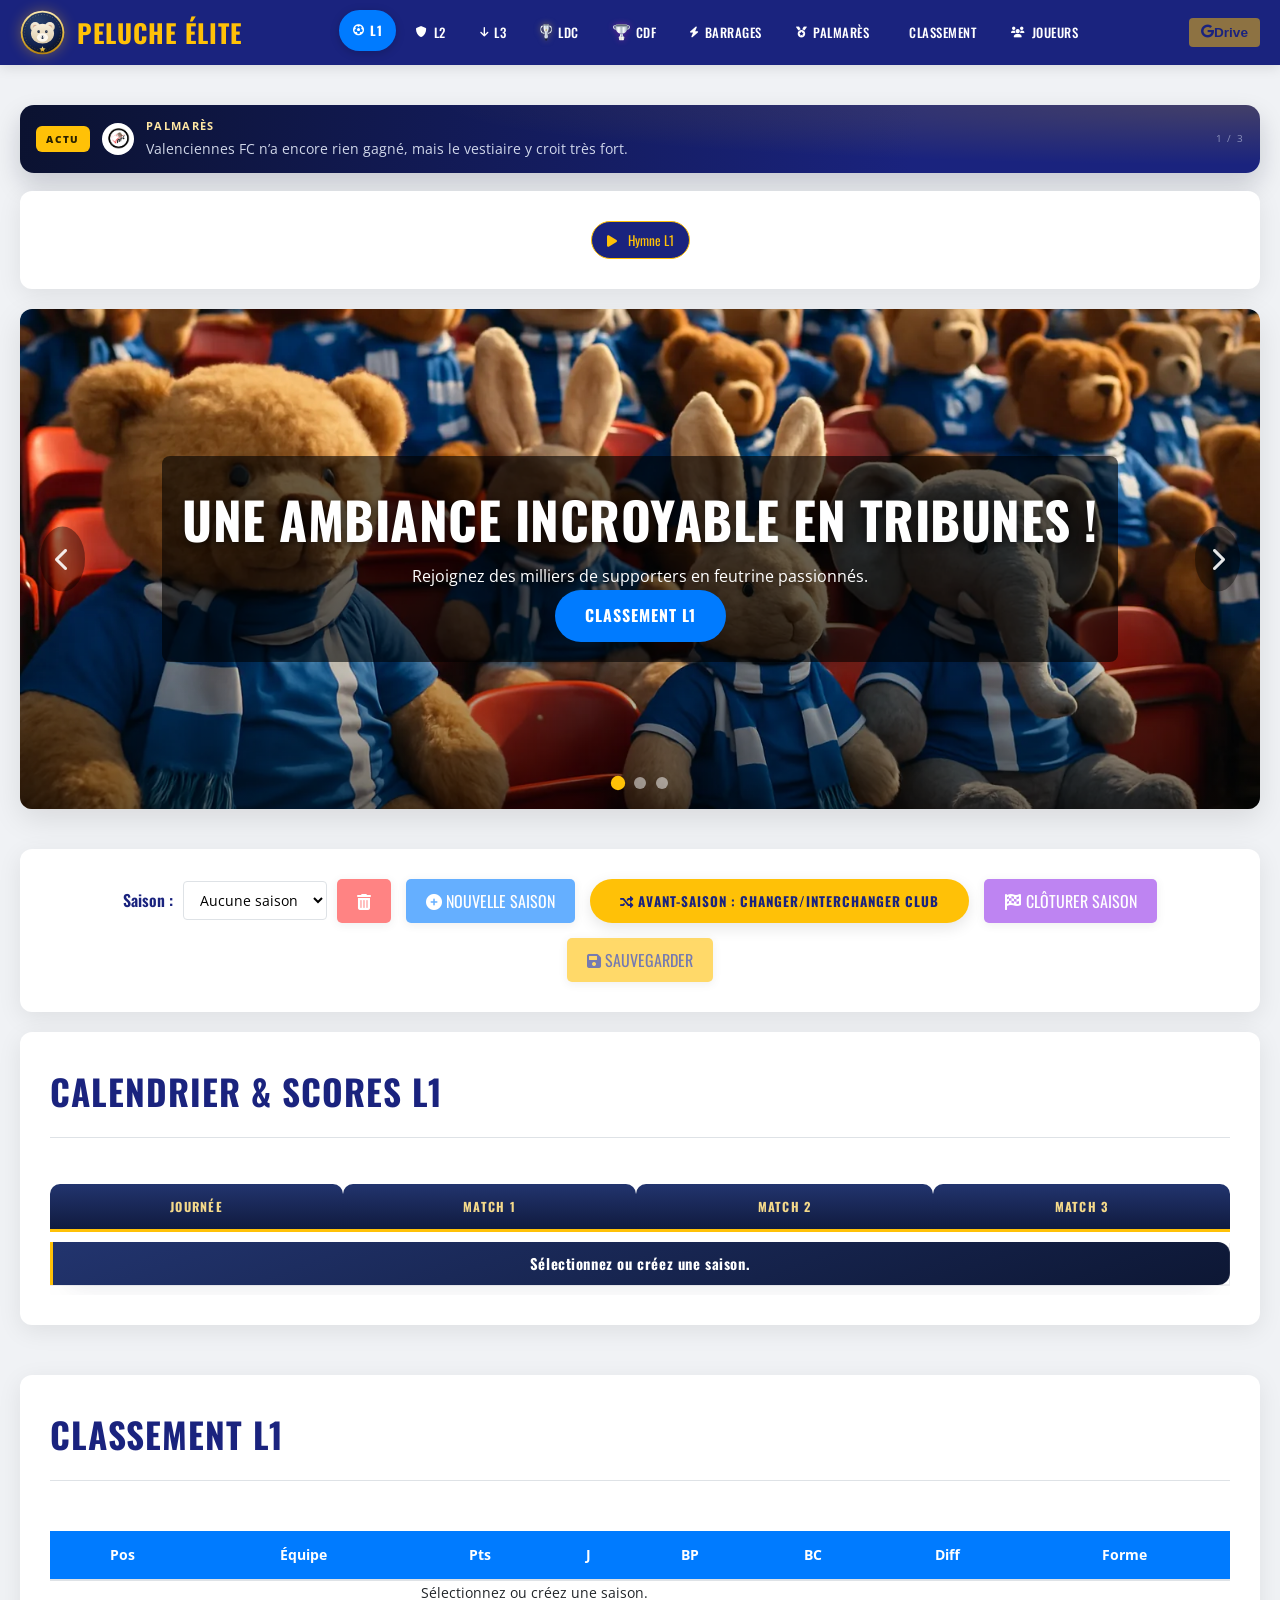
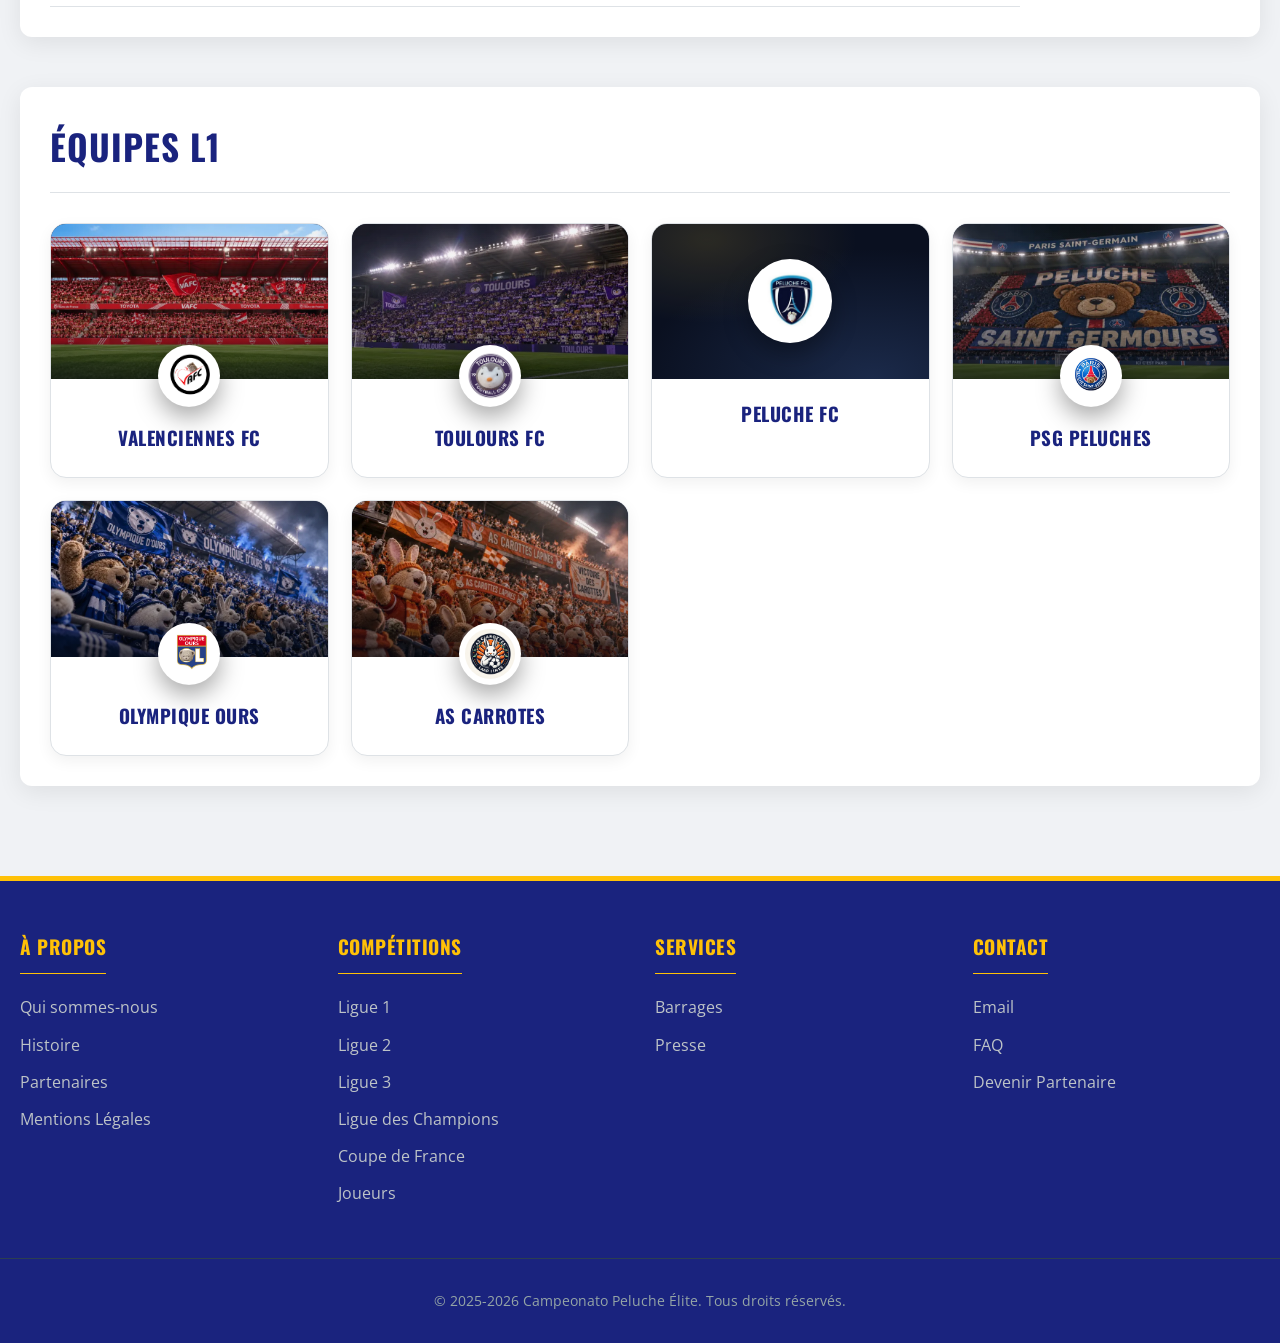
==== commit 30077c6c: "Ajoute la saisie rapide, les courbes de saison et les records Ajoute un panneau de saisie de journée" ====
--- a/index.html
+++ b/index.html
@@ -1917,6 +1917,244 @@
         }
 
         .assistant-empty { margin: 4px 0; opacity: 0.7; font-size: 0.86rem; }
+
+        /* Saisie rapide de journée */
+        .matchday-entry {
+            margin: 0 0 18px;
+            padding: 14px 16px;
+            border: 1px solid rgba(212, 175, 55, 0.28);
+            border-radius: 12px;
+            background: linear-gradient(135deg, rgba(212, 175, 55, 0.09), rgba(16, 28, 58, 0.035));
+        }
+
+        .matchday-entry:empty { display: none; }
+
+        .matchday-entry__head {
+            display: flex;
+            align-items: center;
+            justify-content: space-between;
+            gap: 10px;
+            flex-wrap: wrap;
+            margin-bottom: 12px;
+        }
+
+        .matchday-entry__kicker {
+            display: block;
+            font-size: 0.66rem;
+            text-transform: uppercase;
+            letter-spacing: 0.09em;
+            opacity: 0.62;
+        }
+
+        .matchday-entry__title {
+            margin: 2px 0 0;
+            font-family: 'Oswald', sans-serif;
+            font-size: 1.05rem;
+            letter-spacing: 0.03em;
+            text-transform: uppercase;
+        }
+
+        .matchday-entry__progress {
+            padding: 4px 10px;
+            border-radius: 999px;
+            background: rgba(16, 28, 58, 0.1);
+            font-size: 0.75rem;
+            font-weight: 800;
+        }
+
+        .matchday-grid {
+            display: grid;
+            grid-template-columns: repeat(auto-fit, minmax(220px, 1fr));
+            gap: 10px;
+        }
+
+        .matchday-card {
+            display: grid;
+            gap: 7px;
+            padding: 10px 12px;
+            border: 1px solid var(--border-color);
+            border-radius: 9px;
+            background: var(--card-bg);
+        }
+
+        .matchday-team {
+            display: flex;
+            align-items: center;
+            justify-content: space-between;
+            gap: 8px;
+            font-size: 0.82rem;
+            font-weight: 600;
+        }
+
+        .matchday-team img {
+            width: 22px;
+            height: 22px;
+            object-fit: contain;
+            flex: 0 0 22px;
+        }
+
+        .matchday-score {
+            display: flex;
+            align-items: center;
+            justify-content: center;
+            gap: 6px;
+        }
+
+        .matchday-score input {
+            width: 54px;
+            padding: 7px 4px;
+            border: 1px solid var(--border-color);
+            border-radius: 6px;
+            text-align: center;
+            font-size: 1rem;
+            font-weight: 800;
+            color: var(--primary-color);
+            background: #fff;
+        }
+
+        .matchday-score input:focus {
+            outline: 2px solid var(--accent-gold);
+            outline-offset: 1px;
+        }
+
+        .matchday-entry__footer {
+            display: flex;
+            align-items: center;
+            justify-content: space-between;
+            gap: 10px;
+            flex-wrap: wrap;
+            margin-top: 12px;
+        }
+
+        .matchday-entry__hint { margin: 0; font-size: 0.76rem; opacity: 0.68; }
+
+        .matchday-entry__validate {
+            padding: 8px 14px;
+            font-size: 0.82rem;
+        }
+
+        .matchday-entry__validate:disabled { opacity: 0.55; cursor: not-allowed; }
+
+        .matchday-empty { margin: 0; font-size: 0.85rem; opacity: 0.7; }
+
+        /* Graphiques de saison */
+        .standings-chart:empty { display: none; }
+
+        .chart-card {
+            margin-top: 16px;
+            padding: 14px 16px;
+            border: 1px solid rgba(16, 28, 58, 0.12);
+            border-radius: 12px;
+            background: var(--card-bg);
+        }
+
+        .chart-card__head {
+            display: flex;
+            align-items: baseline;
+            justify-content: space-between;
+            gap: 10px;
+            flex-wrap: wrap;
+            margin-bottom: 8px;
+        }
+
+        .chart-card__title {
+            margin: 0;
+            font-family: 'Oswald', sans-serif;
+            font-size: 1rem;
+            letter-spacing: 0.03em;
+            text-transform: uppercase;
+            color: var(--primary-color);
+        }
+
+        .chart-card__hint { margin: 0; font-size: 0.72rem; opacity: 0.6; }
+
+        .position-chart { display: block; width: 100%; height: auto; overflow: visible; }
+        .position-chart text { font-family: 'Open Sans', sans-serif; }
+
+        .chart-legend {
+            display: flex;
+            flex-wrap: wrap;
+            gap: 8px 14px;
+            margin-top: 8px;
+            font-size: 0.75rem;
+        }
+
+        .chart-legend__item { display: inline-flex; align-items: center; gap: 5px; }
+        .chart-legend__dot { width: 10px; height: 10px; border-radius: 50%; display: inline-block; }
+
+        .chart-data { margin-top: 9px; font-size: 0.75rem; }
+        .chart-data summary { cursor: pointer; opacity: 0.7; }
+        .chart-data table { width: 100%; border-collapse: collapse; margin-top: 6px; min-width: 0; }
+        .chart-data th, .chart-data td { padding: 3px 5px; border-bottom: 1px solid var(--border-color); text-align: center; }
+        .chart-data th:first-child, .chart-data td:first-child { text-align: left; }
+
+        .club-profile__chart {
+            margin: 0 0 16px;
+            padding: 12px 14px;
+            border: 1px solid rgba(212, 175, 55, 0.22);
+            border-radius: 10px;
+            background: rgba(255, 255, 255, 0.04);
+        }
+
+        .club-profile__chart h4 { margin: 0 0 8px; }
+
+        /* Records all-time */
+        .records-grid {
+            display: grid;
+            grid-template-columns: repeat(auto-fit, minmax(210px, 1fr));
+            gap: 14px;
+        }
+
+        .record-card {
+            padding: 15px 16px;
+            border: 1px solid rgba(212, 175, 55, 0.26);
+            border-radius: 12px;
+            background: linear-gradient(155deg, rgba(255, 255, 255, 0.08), rgba(255, 255, 255, 0.025));
+            color: var(--palmares-text-light);
+        }
+
+        .record-card__kicker {
+            display: block;
+            font-size: 0.66rem;
+            text-transform: uppercase;
+            letter-spacing: 0.08em;
+            opacity: 0.62;
+        }
+
+        .record-card__value {
+            display: block;
+            margin: 5px 0 2px;
+            font-family: 'Oswald', sans-serif;
+            font-size: 1.3rem;
+            color: var(--accent-gold);
+            line-height: 1.2;
+        }
+
+        .record-card__detail { margin: 0; font-size: 0.8rem; line-height: 1.4; opacity: 0.86; }
+        .record-card__meta { margin: 6px 0 0; font-size: 0.7rem; opacity: 0.58; }
+
+        @media (max-width: 768px) {
+            .standings-table th:first-child,
+            .standings-table td:first-child {
+                position: sticky;
+                left: 0;
+                z-index: 2;
+                background-color: var(--card-bg);
+                box-shadow: 1px 0 0 var(--border-color);
+            }
+            .standings-table th:first-child { z-index: 3; }
+            .matchday-grid { grid-template-columns: 1fr; }
+            .position-chart { min-width: 560px; }
+            .chart-card { overflow-x: auto; }
+            .records-grid { grid-template-columns: 1fr; }
+        }
+
+        @media (prefers-reduced-motion: reduce) {
+            .confetti { display: none !important; }
+            .penalty-board,
+            .penalty-controls,
+            .penalty-finished { animation: none !important; transition: none !important; }
+        }
 
         /* Récits des saisons */
         .hall-of-fame__header {
@@ -6510,6 +6748,7 @@
                 <div class="section-header">
                     <h2 class="section-title">Calendrier & Scores L1</h2>
                 </div>
+                <div class="matchday-entry" id="l1-matchday-entry"></div>
                 <div class="section-content table-container">
                     <table class="fixtures-table">
                         <thead>
@@ -6545,6 +6784,7 @@
                         <tbody id="l1-standings-body"></tbody>
                     </table>
                 </div>
+                <div class="standings-chart" id="l1-standings-chart"></div>
             </div>
             <div class="section" id="l1-teams-section">
                 <div class="section-header">
@@ -6632,6 +6872,7 @@
                 <div class="section-header">
                     <h2 class="section-title">Calendrier & Scores L2</h2>
                 </div>
+                <div class="matchday-entry" id="l2-matchday-entry"></div>
                 <div class="section-content table-container">
                     <table class="fixtures-table">
                         <thead>
@@ -6667,6 +6908,7 @@
                         <tbody id="l2-standings-body"></tbody>
                     </table>
                 </div>
+                <div class="standings-chart" id="l2-standings-chart"></div>
             </div>
             <div class="section" id="l2-teams-section">
                 <div class="section-header">
@@ -6971,6 +7213,14 @@
                 </div>
                 <div class="section-content" id="hall-of-fame-content"></div>
             </div>
+            <div class="section records-section" id="records-section">
+                <div class="section-header">
+                    <h2 class="section-title" style="color: var(--accent-gold); text-shadow: 1px 1px 3px rgba(0,0,0,0.5);">
+                        <i class="fas fa-star"></i> Records des Peluches
+                    </h2>
+                </div>
+                <div class="section-content" id="records-content"></div>
+            </div>
         </div>
     </div>
 
@@ -7130,6 +7380,7 @@
                 <button class="modal-close" type="button" data-close-penalty aria-label="Fermer">&times;</button>
             </div>
             <div class="modal-body" id="penalty-body"></div>
+            <p class="sr-only" id="penalty-announcer" aria-live="polite" aria-atomic="true"></p>
         </div>
     </div>
 
@@ -7195,10 +7446,10 @@
     </div>
 
     <!-- ASSISTANT DE FIN DE SAISON -->
-    <div class="modal-overlay" id="season-assistant-modal">
+    <div class="modal-overlay" id="season-assistant-modal" aria-labelledby="season-assistant-title">
         <div class="modal-content season-assistant">
             <div class="modal-header">
-                <h2><i class="fas fa-clipboard-check"></i> Assistant de fin de saison</h2>
+                <h2 id="season-assistant-title"><i class="fas fa-clipboard-check"></i> Assistant de fin de saison</h2>
                 <button class="modal-close" id="close-season-assistant-modal" aria-label="Fermer">&times;</button>
             </div>
             <div class="modal-body" id="season-assistant-body"></div>
@@ -7802,6 +8053,7 @@
         const CONFETTI_DEFAULT_PALETTE = ['#ffd700', '#ff6b6b', '#4ecdc4', '#ffe66d', '#a29bfe', '#ff9f43', '#c0c0c0'];
 
         function launchConfetti(trophyType) {
+            if (window.matchMedia && window.matchMedia('(prefers-reduced-motion: reduce)').matches) return;
             const palette = CONFETTI_PALETTES[trophyType] || CONFETTI_DEFAULT_PALETTE;
             const particleCount = 80;
             for (let i = 0; i < particleCount; i++) {
@@ -8458,7 +8710,7 @@
                     const status = getFixtureStatus(match, index, activeRound);
                     const homeShot = leagueId === 'ldc' ? getClubTribune(displayHome) : null;
                     const shotAttr = homeShot ? ` style="--fixture-shot:url('${homeShot.card}')"` : '';
-                    roundHtml += `<td><div class="fixture-match${homeShot ? ' fixture-match--shot' : ''}"${shotAttr}><div class="fixture-line"><div class="fixture-team home"><span>${displayHome}</span><img src="${resolveSeasonLogo(seasonLogos, match.home, displayHome)}" alt="${displayHome}" class="team-logo"></div><div class="fixture-score-inputs"><input type="number" class="fixture-score-input" id="${scoreHomeInputId}" value="${scoreHomeVal}" min="0" data-round="${index}" data-matchidx="${matchIdx}" data-team="home" data-league="${leagueId}"><span class="vs-separator">-</span><input type="number" class="fixture-score-input" id="${scoreAwayInputId}" value="${scoreAwayVal}" min="0" data-round="${index}" data-matchidx="${matchIdx}" data-team="away" data-league="${leagueId}"></div><div class="fixture-team away"><img src="${resolveSeasonLogo(seasonLogos, match.away, displayAway)}" alt="${displayAway}" class="team-logo"><span>${displayAway}</span></div></div>${buildFixtureStatusHTML(status)}</div></td>`;
+                    roundHtml += `<td><div class="fixture-match${homeShot ? ' fixture-match--shot' : ''}"${shotAttr}><div class="fixture-line"><div class="fixture-team home"><span>${displayHome}</span><img src="${resolveSeasonLogo(seasonLogos, match.home, displayHome)}" alt="${displayHome}" class="team-logo"></div><div class="fixture-score-inputs"><input type="number" class="fixture-score-input" id="${scoreHomeInputId}" value="${scoreHomeVal}" min="0" data-round="${index}" data-matchidx="${matchIdx}" data-team="home" data-league="${leagueId}" aria-label="Score de ${escapeStandingsHTML(displayHome)} contre ${escapeStandingsHTML(displayAway)}, domicile"><span class="vs-separator">-</span><input type="number" class="fixture-score-input" id="${scoreAwayInputId}" value="${scoreAwayVal}" min="0" data-round="${index}" data-matchidx="${matchIdx}" data-team="away" data-league="${leagueId}" aria-label="Score de ${escapeStandingsHTML(displayHome)} contre ${escapeStandingsHTML(displayAway)}, extérieur"></div><div class="fixture-team away"><img src="${resolveSeasonLogo(seasonLogos, match.away, displayAway)}" alt="${displayAway}" class="team-logo"><span>${displayAway}</span></div></div>${buildFixtureStatusHTML(status)}</div></td>`;
                 });
                 for (let i = (round || []).length; i < matchesPerDay; i++) roundHtml += '<td class="fixture-empty">-</td>';
                 row.innerHTML = roundHtml; fixturesBody.appendChild(row);
@@ -8658,6 +8910,7 @@
             refreshPlayersTabIfVisible();
             refreshActuTickers();
             if (document.getElementById(initialLeagueData[leagueId]?.standingsBodyId)) populateStandingsDOM(initialLeagueData[leagueId].standingsBodyId, activeSeason.standings, league.teams, activeSeason.logos || {}, leagueId, activeSeason.season_id);
+            syncMatchdayFromMatch(leagueId, roundIndex, matchIndex);
         }
 
         function createNewSeason(leagueId) {
@@ -8689,6 +8942,172 @@
             }
         }
 
+        // ==================== SAISIE RAPIDE DE JOURNÉE ====================
+        function hasCompleteMatchScore(match) {
+            const valid = value => value !== null && value !== undefined && value !== '' && Number.isFinite(Number(value));
+            return !!match && valid(match.scoreHome) && valid(match.scoreAway);
+        }
+
+        const matchdayRoundState = {};
+
+        function getMatchdayStateKey(leagueId) {
+            const season = getActiveLeagueSeason(leagueId);
+            return season ? `${leagueId}:${season.season_id}` : null;
+        }
+
+        function getMatchdayContext(leagueId, roundOverride = null) {
+            const season = getActiveLeagueSeason(leagueId);
+            if (!season || !Array.isArray(season.fixtures) || season.fixtures.length === 0) return null;
+            const activeRound = findActiveRound(season.fixtures);
+            const roundIndex = roundOverride === null || roundOverride === undefined
+                ? activeRound
+                : Math.max(0, Math.min(season.fixtures.length - 1, Number(roundOverride)));
+            const matches = season.fixtures[roundIndex] || [];
+            const total = matches.filter(Boolean).length;
+            const filled = matches.filter(match => match && hasCompleteMatchScore(match)).length;
+            const seasonComplete = season.fixtures.every(round => (round || []).every(match => !match || hasCompleteMatchScore(match)));
+            return { season, roundIndex, activeRound, matches, total, filled, complete: total > 0 && filled === total, seasonComplete };
+        }
+
+        function matchdayInput(leagueId, roundIndex, matchIndex, team) {
+            return document.querySelector(`#${leagueId}-matchday-entry .matchday-score-input[data-round="${roundIndex}"][data-matchidx="${matchIndex}"][data-team="${team}"]`);
+        }
+
+        function updateMatchdayProgress(leagueId) {
+            const entry = document.getElementById(`${leagueId}-matchday-entry`);
+            const key = getMatchdayStateKey(leagueId);
+            const context = key ? getMatchdayContext(leagueId, matchdayRoundState[key]) : null;
+            if (!entry || !context) return;
+            let filled = 0;
+            context.matches.forEach((match, matchIndex) => {
+                if (!match) return;
+                const home = matchdayInput(leagueId, context.roundIndex, matchIndex, 'home');
+                const away = matchdayInput(leagueId, context.roundIndex, matchIndex, 'away');
+                const valid = value => value !== null && value !== undefined && value !== '' && Number.isFinite(Number(value));
+                if (home && away && valid(home.value) && valid(away.value)) filled++;
+            });
+            const progress = entry.querySelector('[data-matchday-progress]');
+            if (progress) progress.textContent = `${filled}/${context.total}`;
+            const button = entry.querySelector('[data-matchday-validate]');
+            if (button) {
+                button.disabled = filled !== context.total || context.total === 0;
+                button.textContent = context.seasonComplete ? 'Sauvegarder la saison' : 'Valider la journée';
+            }
+        }
+
+        function syncMatchdayFromMatch(leagueId, roundIndex, matchIndex) {
+            const key = getMatchdayStateKey(leagueId);
+            const context = key ? getMatchdayContext(leagueId, matchdayRoundState[key]) : null;
+            if (!context || context.roundIndex !== roundIndex) return;
+            const match = context.matches[matchIndex];
+            if (!match) return;
+            ['home', 'away'].forEach(team => {
+                const input = matchdayInput(leagueId, roundIndex, matchIndex, team);
+                if (input) input.value = match[team === 'home' ? 'scoreHome' : 'scoreAway'] ?? '';
+            });
+            updateMatchdayProgress(leagueId);
+        }
+
+        function syncFixtureFromMatchday(leagueId, roundIndex, matchIndex, team, value) {
+            const input = document.getElementById(`${leagueId}-r${roundIndex}-m${matchIndex}-${team === 'home' ? 'h' : 'a'}`);
+            if (input) input.value = value;
+        }
+
+        function renderMatchdayEntry(leagueId) {
+            const entry = document.getElementById(`${leagueId}-matchday-entry`);
+            if (!entry) return;
+            const key = getMatchdayStateKey(leagueId);
+            if (!key) { entry.innerHTML = ''; return; }
+            if (matchdayRoundState[key] === null || matchdayRoundState[key] === undefined) {
+                matchdayRoundState[key] = getMatchdayContext(leagueId)?.activeRound ?? 0;
+            }
+            const context = getMatchdayContext(leagueId, matchdayRoundState[key]);
+            if (!context || !context.total) {
+                entry.innerHTML = '';
+                return;
+            }
+            matchdayRoundState[key] = context.roundIndex;
+            const seasonLogos = context.season.logos || {};
+            const cards = context.matches.map((match, matchIndex) => {
+                if (!match) return '';
+                const homeDisplay = resolveCurrentClubName(match.home);
+                const awayDisplay = resolveCurrentClubName(match.away);
+                const homeLogo = resolveSeasonLogo(seasonLogos, match.home, homeDisplay);
+                const awayLogo = resolveSeasonLogo(seasonLogos, match.away, awayDisplay);
+                return `<div class="matchday-card">
+                    <div class="matchday-team"><span>${escapeStandingsHTML(homeDisplay)}</span><img src="${homeLogo}" alt=""></div>
+                    <div class="matchday-score">
+                        <input class="matchday-score-input" type="number" min="0" max="99" inputmode="numeric" value="${match.scoreHome ?? ''}" data-round="${context.roundIndex}" data-matchidx="${matchIndex}" data-team="home" data-league="${leagueId}" aria-label="Score de ${escapeStandingsHTML(homeDisplay)} contre ${escapeStandingsHTML(awayDisplay)}, domicile">
+                        <span aria-hidden="true">–</span>
+                        <input class="matchday-score-input" type="number" min="0" max="99" inputmode="numeric" value="${match.scoreAway ?? ''}" data-round="${context.roundIndex}" data-matchidx="${matchIndex}" data-team="away" data-league="${leagueId}" aria-label="Score de ${escapeStandingsHTML(homeDisplay)} contre ${escapeStandingsHTML(awayDisplay)}, extérieur">
+                    </div>
+                    <div class="matchday-team"><span>${escapeStandingsHTML(awayDisplay)}</span><img src="${awayLogo}" alt=""></div>
+                </div>`;
+            }).join('');
+            entry.innerHTML = `<div class="matchday-entry__head">
+                <div><span class="matchday-entry__kicker">Saisie rapide</span><h3 class="matchday-entry__title">Journée ${context.roundIndex + 1}</h3></div>
+                <span class="matchday-entry__progress" data-matchday-progress>${context.filled}/${context.total}</span>
+            </div>
+            <div class="matchday-grid">${cards}</div>
+            <div class="matchday-entry__footer">
+                <p class="matchday-entry__hint">Entrée passe au champ suivant. Validez quand tous les scores sont saisis.</p>
+                <button class="btn btn-success matchday-entry__validate" type="button" data-matchday-validate ${context.complete ? '' : 'disabled'}>Valider la journée</button>
+            </div>`;
+            entry.onchange = event => {
+                if (event.target.classList.contains('matchday-score-input')) handleMatchdayScoreChange(event);
+            };
+            entry.oninput = event => {
+                if (event.target.classList.contains('matchday-score-input')) updateMatchdayProgress(leagueId);
+            };
+            entry.onkeydown = handleMatchdayKeydown;
+            entry.onclick = event => {
+                if (event.target.closest('[data-matchday-validate]')) validateMatchday(leagueId);
+            };
+            updateMatchdayProgress(leagueId);
+        }
+
+        function handleMatchdayScoreChange(event) {
+            const input = event.target;
+            if (!input.classList.contains('matchday-score-input')) return;
+            const leagueId = input.dataset.league;
+            handleScoreChange(event);
+            syncFixtureFromMatchday(leagueId, Number(input.dataset.round), Number(input.dataset.matchidx), input.dataset.team, input.value);
+            updateMatchdayProgress(leagueId);
+        }
+
+        function handleMatchdayKeydown(event) {
+            if (event.key !== 'Enter') return;
+            const entry = event.currentTarget;
+            const inputs = [...entry.querySelectorAll('.matchday-score-input')];
+            const index = inputs.indexOf(event.target);
+            if (index < 0) return;
+            event.preventDefault();
+            if (inputs[index + 1]) {
+                inputs[index + 1].focus();
+                inputs[index + 1].select();
+            } else {
+                entry.querySelector('[data-matchday-validate]')?.focus();
+            }
+        }
+
+        function validateMatchday(leagueId) {
+            const key = getMatchdayStateKey(leagueId);
+            const context = key ? getMatchdayContext(leagueId, matchdayRoundState[key]) : null;
+            if (!context || !context.complete) {
+                showMessage('Complétez tous les scores de la journée avant de la valider.', 3000, true);
+                return;
+            }
+            const validatedRound = context.roundIndex + 1;
+            if (context.roundIndex + 1 < context.season.fixtures.length) {
+                matchdayRoundState[key] = context.roundIndex + 1;
+            }
+            if (googleAccessToken) saveDataToDrive(leagueId);
+            populateSingleLeagueUI(leagueId);
+            const next = getMatchdayContext(leagueId, matchdayRoundState[key]);
+            document.getElementById(`${leagueId}-matchday-entry`)?.scrollIntoView({ behavior: 'smooth', block: 'nearest' });
+            showMessage(next?.seasonComplete ? 'Saison complète : tous les scores sont saisis.' : `Journée ${validatedRound} validée.`, 3000);
+        }
+
         function populateSingleLeagueUI(leagueId) {
             const league = leagueDataStore[leagueId]; if (!league) return;
             const refIds = initialLeagueData[leagueId];
@@ -8712,9 +9131,15 @@
                 const seasonLogos = activeSeason.logos || {};
                 if (fixturesBody) populateFixturesDOM(refIds.fixtureBodyId, activeSeason.fixtures, league.teams, leagueId, seasonLogos);
                 if (standingsBody) populateStandingsDOM(refIds.standingsBodyId, activeSeason.standings, league.teams, seasonLogos, leagueId, activeSeason.season_id);
+                renderMatchdayEntry(leagueId);
+                renderStandingsChart(leagueId);
             } else {
                 if (fixturesBody) fixturesBody.innerHTML = '<tr><td colspan="4">Sélectionnez ou créez une saison.</td></tr>';
                 if (standingsBody) standingsBody.innerHTML = '<tr><td colspan="7">Sélectionnez ou créez une saison.</td></tr>';
+                const matchday = document.getElementById(`${leagueId}-matchday-entry`);
+                if (matchday) matchday.innerHTML = '';
+                const chart = document.getElementById(`${leagueId}-standings-chart`);
+                if (chart) chart.innerHTML = '';
             }
             if (league.teams) populateTeamsGridDOM(refIds.teamsGridId, league.teams);
             populateSeasonSelector(leagueId);
@@ -8920,11 +9345,13 @@
             currentSeasonAssistantLeague = leagueId;
             const audit = buildSeasonAssistantAudit(leagueId);
             renderSeasonAssistant(audit);
-            document.getElementById('season-assistant-modal')?.classList.add('active');
+            const modal = document.getElementById('season-assistant-modal');
+            if (modal) openModalAccessible(modal);
         }
 
         function closeSeasonAssistant() {
-            document.getElementById('season-assistant-modal')?.classList.remove('active');
+            const modal = document.getElementById('season-assistant-modal');
+            if (modal) closeModalAccessible(modal);
             currentSeasonAssistantLeague = null;
         }
 
@@ -10408,6 +10835,12 @@
             const state = penaltyShootoutState;
             const modal = document.getElementById('penalty-modal');
             if (!state || !modal) return;
+            const announcer = document.getElementById('penalty-announcer');
+            if (announcer) {
+                announcer.textContent = state.finished
+                    ? `${resolveCurrentClubName(state.winner)} remporte la séance ${state.score1}-${state.score2}.`
+                    : `${state.message || ''}${state.detail ? ` ${state.detail}` : ''}`;
+            }
             const title = document.getElementById('penalty-title');
             if (title) title.innerHTML = `<i class="fas fa-futbol"></i> ${escapeStandingsHTML(resolveCurrentClubName(state.team1))} - ${escapeStandingsHTML(resolveCurrentClubName(state.team2))}`;
             const currentTeam = state.turn === 1 ? state.team1 : state.team2;
@@ -12031,6 +12464,98 @@
                 </li>`).join('')}</ul>`;
         }
 
+        // ==================== GRAPHIQUES DE SAISON ====================
+        function getStandingsProgression(leagueId, seasonId) {
+            const league = leagueDataStore[leagueId];
+            const season = (league?.seasons || []).find(item => Number(item.season_id) === Number(seasonId));
+            if (!league || !season) return { season: null, teamNames: [], series: {}, roundCount: 0, playedRounds: 0 };
+            const fixtures = season.fixtures || [];
+            const teamNames = Object.keys(getSeasonTeamUniverse(season)).filter(name => name !== 'BYE');
+            const series = {};
+            teamNames.forEach(name => { series[name] = []; });
+            fixtures.forEach((round, roundIndex) => {
+                const partial = fixtures.slice(0, roundIndex + 1);
+                const standings = calculateStandings(getSeasonTeamUniverse(season), partial);
+                sortStandingsEntries(standings).forEach(([name, stats], index) => {
+                    if (!series[name]) series[name] = [];
+                    series[name].push({ round: roundIndex, position: index + 1, points: stats.points });
+                });
+            });
+            const playedRounds = fixtures.filter(round => (round || []).some(match => {
+                if (!match) return false;
+                const valid = value => value !== null && value !== undefined && value !== '' && Number.isFinite(Number(value));
+                return valid(match.scoreHome) && valid(match.scoreAway);
+            })).length;
+            return { season, teamNames, series, roundCount: fixtures.length, playedRounds };
+        }
+
+        function buildPositionChartHTML(progression, teamNames, title, hint = '') {
+            if (!progression || !progression.roundCount || !progression.playedRounds) {
+                return '<p class="matchday-empty">Aucun match joué pour tracer la courbe.</p>';
+            }
+            const names = (teamNames || []).filter(name => progression.series[name]?.length);
+            if (!names.length) return '<p class="matchday-empty">Aucune donnée de classement disponible.</p>';
+            const width = 680, height = 250, left = 34, right = 18, top = 18, bottom = 30;
+            const plotW = width - left - right, plotH = height - top - bottom;
+            const maxPosition = Math.max(2, progression.teamNames.length);
+            const x = round => progression.roundCount === 1 ? left + plotW / 2 : left + (round * plotW) / (progression.roundCount - 1);
+            const y = position => top + ((position - 1) * plotH) / (maxPosition - 1);
+            const palette = ['#d4af37', '#5dade2', '#58d68d', '#ec7063', '#af7ac5', '#f5b041', '#48c9b0', '#dc7633'];
+            const gridLines = [];
+            const step = maxPosition <= 8 ? 1 : 2;
+            for (let position = 1; position <= maxPosition; position += step) {
+                gridLines.push(`<line x1="${left}" y1="${y(position)}" x2="${width - right}" y2="${y(position)}" stroke="rgba(16,28,58,0.13)" stroke-width="1"/>`);
+                gridLines.push(`<text x="${left - 7}" y="${y(position) + 3}" text-anchor="end" font-size="9" fill="#53627a">${position}e</text>`);
+            }
+            const paths = names.map((name, index) => {
+                const color = palette[index % palette.length];
+                const points = progression.series[name].map(point => `${x(point.round).toFixed(1)},${y(point.position).toFixed(1)}`).join(' ');
+                const dots = progression.series[name].map(point => `<circle cx="${x(point.round).toFixed(1)}" cy="${y(point.position).toFixed(1)}" r="3" fill="${color}" stroke="#fff" stroke-width="1.2"><title>J${point.round + 1} · ${escapeStandingsHTML(resolveCurrentClubName(name))} : ${point.position}e</title></circle>`).join('');
+                return `<polyline points="${points}" fill="none" stroke="${color}" stroke-width="2.5" stroke-linecap="round" stroke-linejoin="round"/>${dots}`;
+            }).join('');
+            const legend = names.map((name, index) => `<span class="chart-legend__item"><span class="chart-legend__dot" style="background:${palette[index % palette.length]}"></span>${escapeStandingsHTML(resolveCurrentClubName(name))}</span>`).join('');
+            const headers = names.map(name => `<th>${escapeStandingsHTML(resolveCurrentClubName(name))}</th>`).join('');
+            const rows = Array.from({ length: progression.roundCount }, (_, round) => {
+                const cells = names.map(name => {
+                    const point = progression.series[name].find(item => item.round === round);
+                    return `<td>${point ? point.position + 'e' : '—'}</td>`;
+                }).join('');
+                return `<tr><td>J${round + 1}</td>${cells}</tr>`;
+            }).join('');
+            return `<div class="chart-card">
+                <div class="chart-card__head"><h3 class="chart-card__title">${escapeStandingsHTML(title)}</h3>${hint ? `<p class="chart-card__hint">${escapeStandingsHTML(hint)}</p>` : ''}</div>
+                <svg class="position-chart" viewBox="0 0 ${width} ${height}" role="img" aria-label="${escapeStandingsHTML(title)} : évolution des positions journée par journée">
+                    ${gridLines.join('')}
+                    ${paths}
+                    <text x="${left}" y="${height - 8}" font-size="9" fill="#53627a">J1</text>
+                    <text x="${width - right}" y="${height - 8}" text-anchor="end" font-size="9" fill="#53627a">J${progression.roundCount}</text>
+                </svg>
+                <div class="chart-legend">${legend}</div>
+                <details class="chart-data"><summary>Voir les données</summary><table><thead><tr><th>Journée</th>${headers}</tr></thead><tbody>${rows}</tbody></table></details>
+            </div>`;
+        }
+
+        function buildClubPositionChart(storedName, leagueId) {
+            const season = getActiveLeagueSeason(leagueId);
+            if (!season) return '<p class="matchday-empty">Aucune saison active.</p>';
+            const progression = getStandingsProgression(leagueId, season.season_id);
+            const displayName = resolveCurrentClubName(storedName);
+            const name = progression.teamNames.find(item => item === storedName || resolveCurrentClubName(item) === displayName);
+            return name ? buildPositionChartHTML(progression, [name], `Position de ${displayName}`, 'Place au classement après chaque journée.') : '<p class="matchday-empty">Aucune donnée pour ce club.</p>';
+        }
+
+        function renderStandingsChart(leagueId) {
+            const container = document.getElementById(`${leagueId}-standings-chart`);
+            if (!container) return;
+            const season = getActiveLeagueSeason(leagueId);
+            if (!season) { container.innerHTML = ''; return; }
+            const standings = getActiveLeagueStandings(leagueId).slice(0, 5).map(team => team.name);
+            const progression = getStandingsProgression(leagueId, season.season_id);
+            container.innerHTML = standings.length
+                ? buildPositionChartHTML(progression, standings, 'Course au titre', 'Top 5 du classement actuel.')
+                : '';
+        }
+
         function openClubProfile(clubName, leagueId) {
             const modal = document.getElementById('club-profile-modal');
             if (!modal) return;
@@ -12049,6 +12574,7 @@
             const next = snapshot.nextMatch;
             const formHTML = renderClubProfileForm(snapshot.form);
             const matchesHTML = renderClubProfileMatches(snapshot.form);
+            const positionChartHTML = snapshot.season ? buildClubPositionChart(snapshot.storedName, leagueId) : '';
             const trophyHTML = getClubTrophiesHTML(displayName, 'team-trophies club-profile__trophies');
             const heroClass = tribune ? 'club-profile__hero has-photo' : 'club-profile__hero';
             const heroStyle = tribune ? ` style="--club-profile-shot: url('${tribune.full}')"` : '';
@@ -12076,6 +12602,7 @@
                             <div class="club-profile__stat"><b>${teamData.diff > 0 ? '+' : ''}${teamData.diff ?? 0}</b><small>Différence</small></div>
                             <div class="club-profile__stat"><b>${snapshot.form?.streak ? snapshot.form.streak + snapshot.form.streakResult : '—'}</b><small>Série</small></div>
                         </div>` : '<p class="club-profile__empty">Aucune saison active pour ce club.</p>'}
+                        ${snapshot.season ? `<div class="club-profile__chart"><h4>Courbe de position</h4>${positionChartHTML}</div>` : ''}
                         <div class="club-profile__grid">
                             <div class="club-profile__block">
                                 <h4>Derniers matchs</h4>
@@ -12172,6 +12699,7 @@
             });
             populateClassement();
             populateHallOfFame();
+            populateAllTimeRecords();
         }
 
         // ==================== RÉCITS DES SAISONS / HALL OF FAME ====================
@@ -12299,6 +12827,100 @@
                 : '<p class="hall-of-fame__empty">Aucune saison terminée pour cette compétition.</p>';
         }
 
+        // ==================== RECORDS ALL-TIME ====================
+        function collectAllTimeMatches() {
+            const records = [];
+            const add = (comp, season, match, round) => {
+                if (!match) return;
+                const valid = value => value !== null && value !== undefined && value !== '' && Number.isFinite(Number(value));
+                if (!valid(match.scoreHome) || !valid(match.scoreAway)) return;
+                if (!match.home || !match.away || String(match.home).startsWith('BYE') || String(match.away).startsWith('BYE')) return;
+                records.push({
+                    comp, compLabel: HALL_OF_FAME_LABELS[comp] || comp.toUpperCase(),
+                    seasonId: season.season_id, seasonName: season.nom_saison || `Saison ${season.season_id}`,
+                    round, home: match.home, away: match.away,
+                    scoreHome: Number(match.scoreHome), scoreAway: Number(match.scoreAway)
+                });
+            };
+            (leagueDataStore.l1?.seasons || []).forEach(season => (season.fixtures || []).forEach((round, index) => (round || []).forEach(match => add('l1', season, match, index + 1))));
+            (leagueDataStore.l2?.seasons || []).forEach(season => (season.fixtures || []).forEach((round, index) => (round || []).forEach(match => add('l2', season, match, index + 1))));
+            ['cdf', 'ldc'].forEach(comp => getCupSeasonSources(comp).forEach(season => {
+                Object.entries(season.rounds || {}).forEach(([roundKey, round]) => (round || []).forEach(match => {
+                    if (!match || !match.team1 || !match.team2 || match.team3) return;
+                    add(comp, season, { home: match.team1, away: match.team2, scoreHome: match.score1, scoreAway: match.score2 }, Number(roundKey) + 1);
+                }));
+            }));
+            return records;
+        }
+
+        function buildAllTimeRecords() {
+            const matches = collectAllTimeMatches();
+            const result = { empty: !matches.length, biggestWin: null, highestScoring: null, bestAttack: null, bestStreak: null, mostTitled: null };
+            if (matches.length) {
+                result.biggestWin = [...matches].sort((a, b) => (Math.abs(b.scoreHome - b.scoreAway) - Math.abs(a.scoreHome - a.scoreAway)) || ((b.scoreHome + b.scoreAway) - (a.scoreHome + a.scoreAway)))[0];
+                result.highestScoring = [...matches].sort((a, b) => ((b.scoreHome + b.scoreAway) - (a.scoreHome + a.scoreAway)) || (Math.abs(b.scoreHome - b.scoreAway) - Math.abs(a.scoreHome - a.scoreAway)))[0];
+                const attacks = new Map();
+                matches.forEach(match => {
+                    [['home', match.home, match.scoreHome], ['away', match.away, match.scoreAway]].forEach(([, team, goals]) => {
+                        const key = `${match.comp}|${match.seasonId}|${team}`;
+                        const entry = attacks.get(key) || { team, goals: 0, seasonName: match.seasonName, compLabel: match.compLabel };
+                        entry.goals += Number(goals) || 0;
+                        attacks.set(key, entry);
+                    });
+                });
+                result.bestAttack = [...attacks.values()].sort((a, b) => b.goals - a.goals)[0] || null;
+                const streaks = new Map();
+                matches.forEach(match => {
+                    [['home', match.home, match.scoreHome, match.scoreAway], ['away', match.away, match.scoreAway, match.scoreHome]].forEach(([, team, scored, conceded]) => {
+                        const key = `${match.comp}|${match.seasonId}|${team}`;
+                        const entry = streaks.get(key) || { team, streak: 0, max: 0, seasonName: match.seasonName, compLabel: match.compLabel };
+                        entry.streak = scored > conceded ? entry.streak + 1 : 0;
+                        entry.max = Math.max(entry.max, entry.streak);
+                        streaks.set(key, entry);
+                    });
+                });
+                result.bestStreak = [...streaks.values()].sort((a, b) => b.max - a.max)[0] || null;
+            }
+            const titles = Object.entries(palmaresData || {}).map(([club, counts]) => ({
+                club,
+                total: ['Ligue 1', 'Ligue 2', 'CDF', 'LDC'].reduce((sum, key) => sum + (Number(counts?.[key]) || 0), 0)
+            })).filter(entry => entry.total > 0).sort((a, b) => b.total - a.total);
+            result.mostTitled = titles[0] || null;
+            return result;
+        }
+
+        function renderRecordCard(kicker, value, detail, meta) {
+            return `<article class="record-card"><span class="record-card__kicker">${escapeStandingsHTML(kicker)}</span><strong class="record-card__value">${escapeStandingsHTML(value)}</strong><p class="record-card__detail">${detail}</p><p class="record-card__meta">${escapeStandingsHTML(meta)}</p></article>`;
+        }
+
+        function populateAllTimeRecords() {
+            const container = document.getElementById('records-content');
+            if (!container) return;
+            const data = buildAllTimeRecords();
+            const cards = [];
+            if (data.biggestWin) {
+                const m = data.biggestWin;
+                cards.push(renderRecordCard('Plus large victoire', `${Math.abs(m.scoreHome - m.scoreAway)} but${Math.abs(m.scoreHome - m.scoreAway) > 1 ? 's' : ''} d’écart`, `${escapeStandingsHTML(resolveCurrentClubName(m.home))} ${m.scoreHome}-${m.scoreAway} ${escapeStandingsHTML(resolveCurrentClubName(m.away))}`, `${m.compLabel} · ${m.seasonName} · J${m.round}`));
+            }
+            if (data.highestScoring) {
+                const m = data.highestScoring;
+                cards.push(renderRecordCard('Match le plus prolifique', `${m.scoreHome + m.scoreAway} but${m.scoreHome + m.scoreAway > 1 ? 's' : ''}`, `${escapeStandingsHTML(resolveCurrentClubName(m.home))} ${m.scoreHome}-${m.scoreAway} ${escapeStandingsHTML(resolveCurrentClubName(m.away))}`, `${m.compLabel} · ${m.seasonName} · J${m.round}`));
+            }
+            if (data.bestAttack) {
+                const r = data.bestAttack;
+                cards.push(renderRecordCard('Meilleure attaque', `${r.goals} but${r.goals > 1 ? 's' : ''}`, escapeStandingsHTML(resolveCurrentClubName(r.team)), `${r.compLabel} · ${r.seasonName}`));
+            }
+            if (data.bestStreak) {
+                const r = data.bestStreak;
+                cards.push(renderRecordCard('Plus longue série de victoires', `${r.max} victoire${r.max > 1 ? 's' : ''}`, escapeStandingsHTML(resolveCurrentClubName(r.team)), `${r.compLabel} · ${r.seasonName}`));
+            }
+            if (data.mostTitled) {
+                const r = data.mostTitled;
+                cards.push(renderRecordCard('Club le plus titré', `${r.total} titre${r.total > 1 ? 's' : ''}`, escapeStandingsHTML(resolveCurrentClubName(r.club)), 'Toutes compétitions confondues'));
+            }
+            container.innerHTML = cards.length ? `<div class="records-grid">${cards.join('')}</div>` : '<p class="hall-of-fame__empty">Aucun record pour l’instant : saisissez des scores.</p>';
+        }
+
         window.modifyPalmares = function (teamName, trophyType, isAdding) {
             if (!googleAccessToken) { showMessage("Connectez-vous pour modifier le palmarès.", 3000, true); return; }
             if (!palmaresData[teamName]) palmaresData[teamName] = { "Ligue 1": 0, "Ligue 2": 0, "LDC": 0, "CDF": 0 };
@@ -12564,7 +13186,7 @@
             observeActiveTabSections();
 
             if (tabId === 'joueurs') renderPlayersTab();
-            if (tabId === 'palmares') populateHallOfFame();
+            if (tabId === 'palmares') { populateHallOfFame(); populateAllTimeRecords(); }
 
             document.querySelectorAll('.carousel').forEach(carousel => {
                 const ci = carousel.carouselInstance;
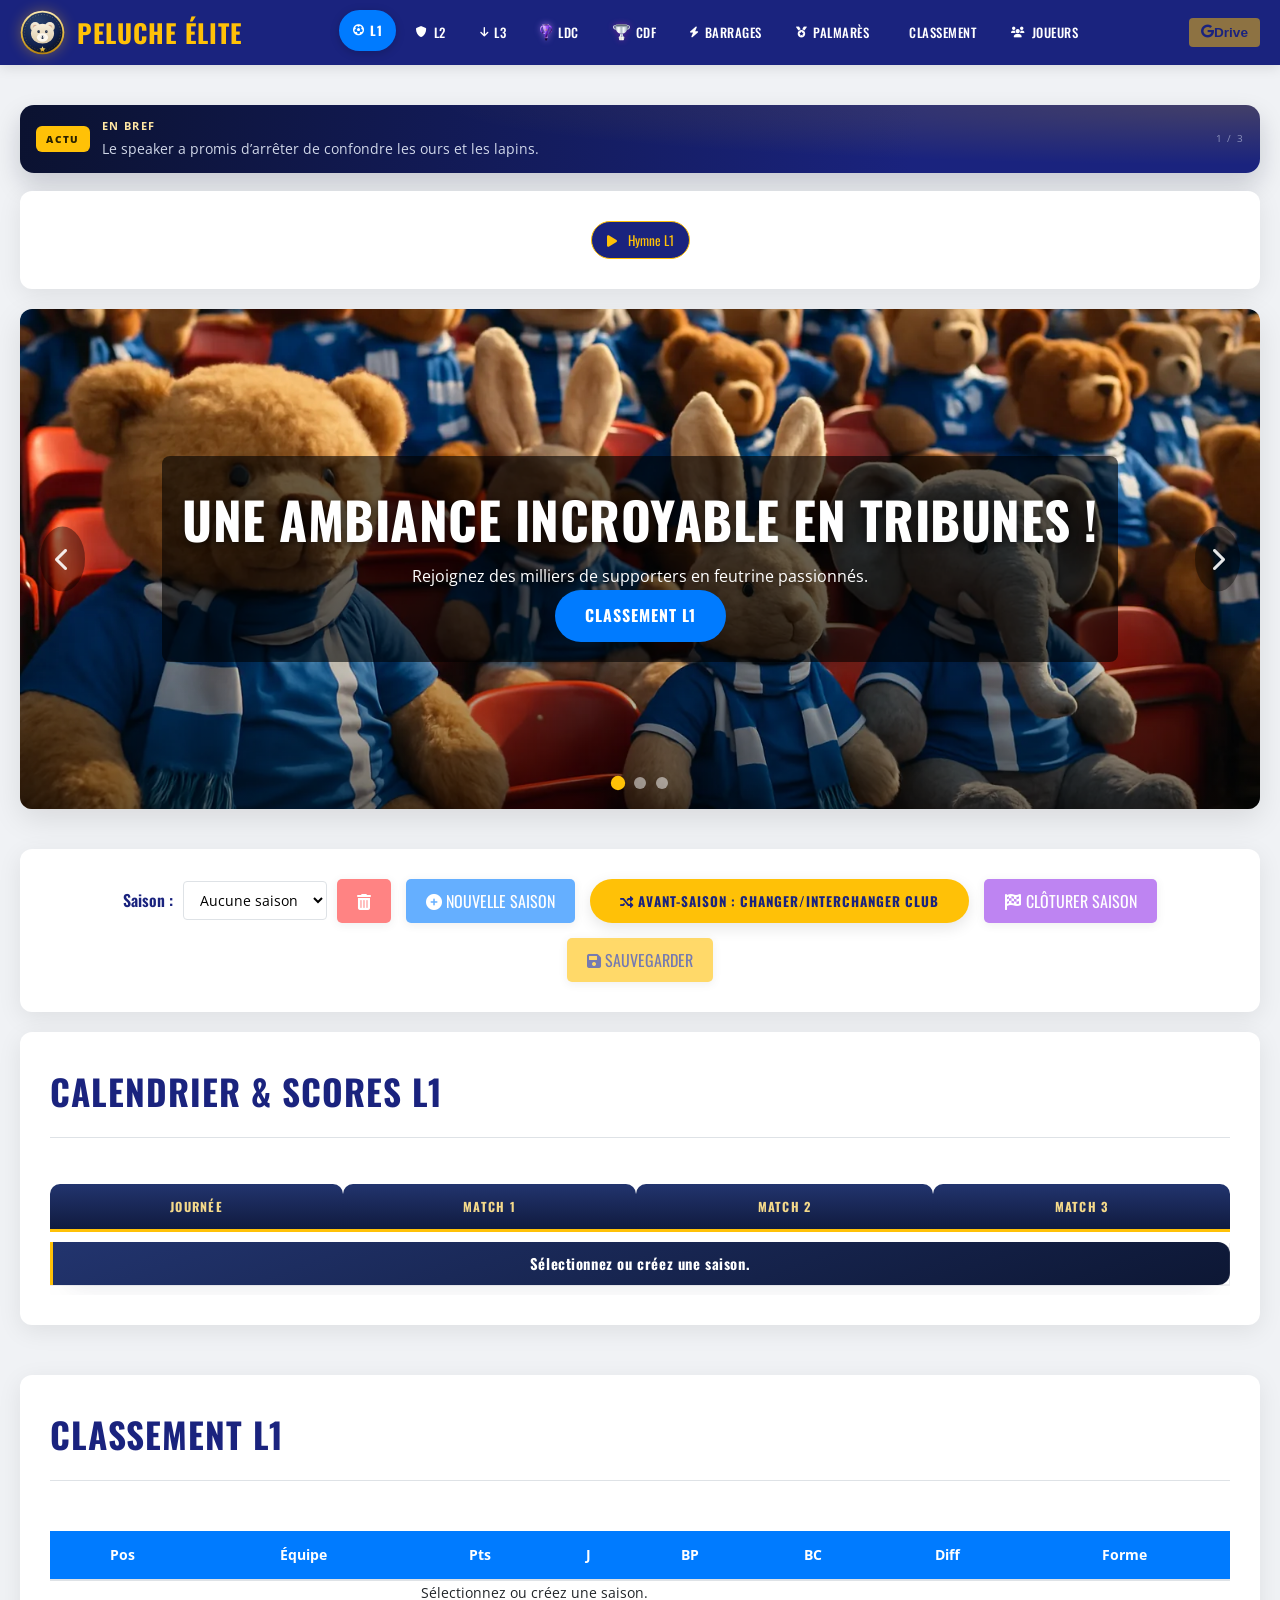
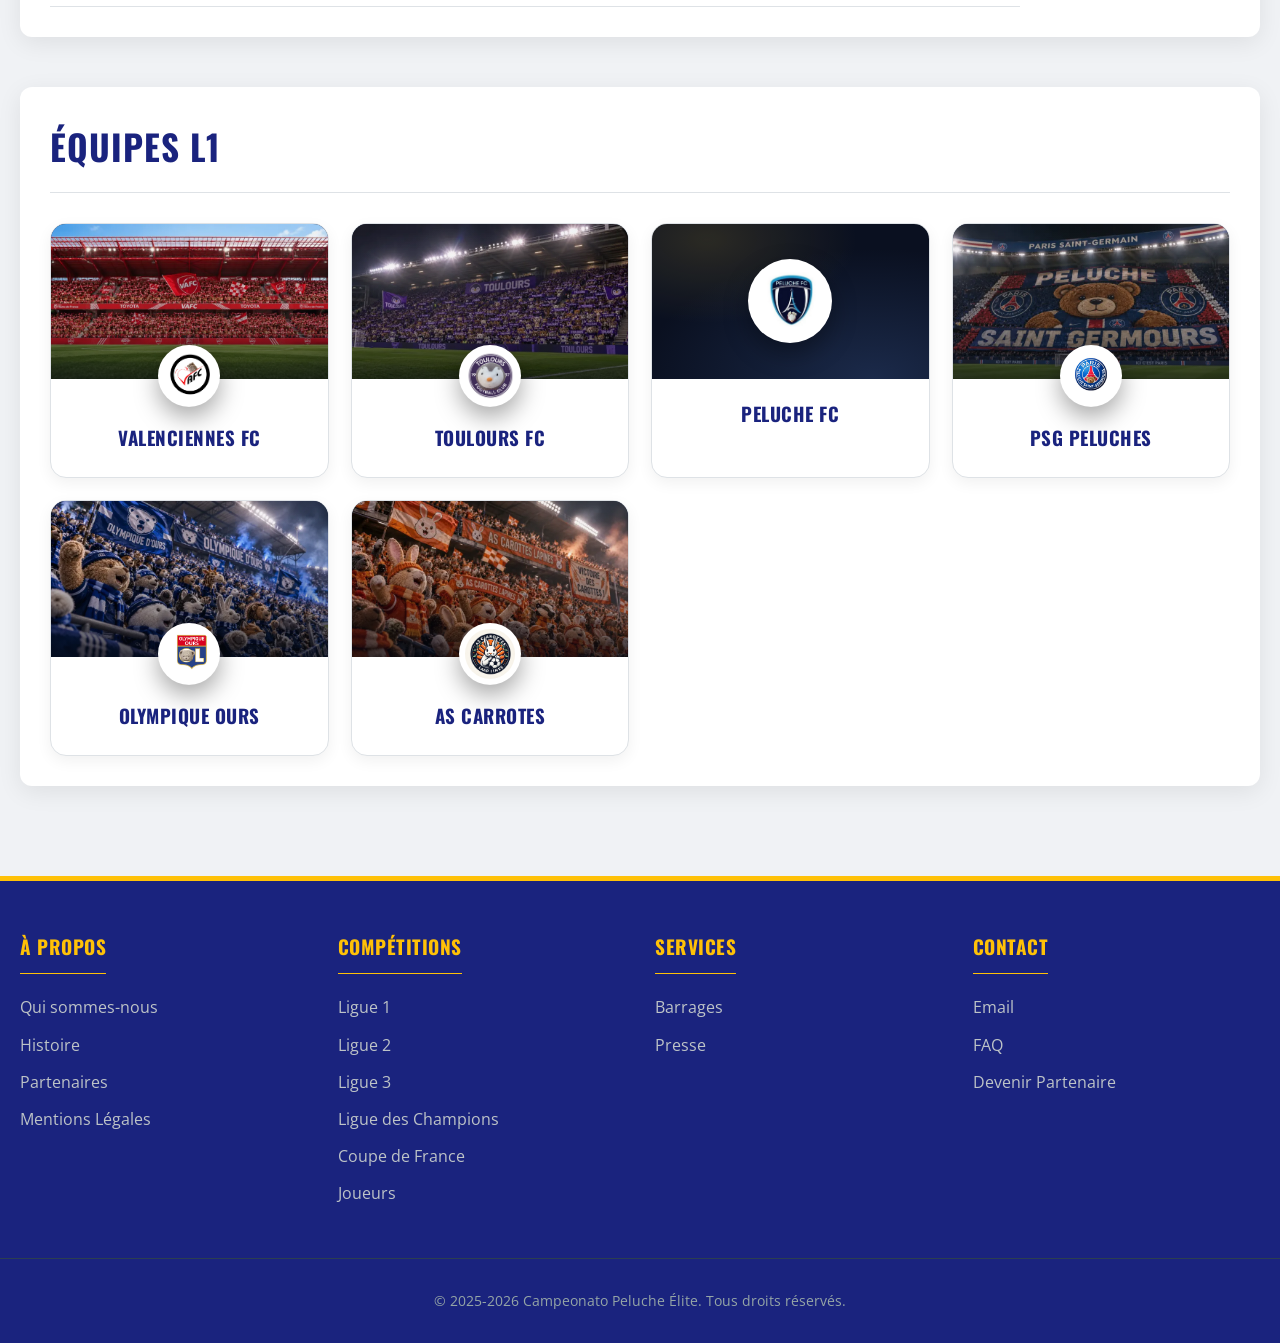
==== commit 54bfc82c: "Donne à la coupe LDC un éclat de cristal violet Remplace l'argent massif du trophée LDC par un dégra" ====
--- a/index.html
+++ b/index.html
@@ -1238,8 +1238,8 @@
         }
 
         .trophy-ldc {
-            color: var(--accent-ldc);
-            text-shadow: 0 0 8px rgba(0, 0, 0, 0.4), 0 0 15px var(--accent-ldc), 0 0 22px var(--accent-ldc);
+            color: #c084fc;
+            text-shadow: 0 0 8px rgba(0, 0, 0, 0.4), 0 0 15px #a855f7, 0 0 24px #7c3aed;
         }
 
         .trophy-cdf {
@@ -3497,7 +3497,25 @@
             flex: none;
         }
 
-        .trophee--ldc { --r: 0.742; filter: drop-shadow(0 0 3px rgba(212, 175, 55, 0.55)); }
+        @keyframes ldcTrophyShimmer {
+            0%, 100% {
+                filter: drop-shadow(0 0 2px rgba(216, 180, 254, 0.8)) drop-shadow(0 0 5px rgba(124, 58, 237, 0.45));
+            }
+            50% {
+                filter: drop-shadow(0 0 4px rgba(245, 243, 255, 0.95)) drop-shadow(0 0 13px rgba(168, 85, 247, 0.8));
+            }
+        }
+
+        .trophee--ldc {
+            --r: 0.742;
+            filter: drop-shadow(0 0 3px rgba(192, 132, 252, 0.8));
+            animation: ldcTrophyShimmer 3.4s ease-in-out infinite;
+        }
+        @media (prefers-reduced-motion: reduce) {
+            .trophee--ldc { animation: none; }
+        }
+        /* Les trophées à zéro restent discrets et ne consomment pas d'animation. */
+        .trophy-cell__value.is-zero .trophee--ldc { animation: none; }
         .trophee--cdf { --r: 1.027; filter: drop-shadow(0 0 3px rgba(199, 36, 177, 0.45)); }
         .trophee--l1 { --r: 0.625; filter: drop-shadow(0 0 3px rgba(212, 175, 55, 0.6)); }
         .trophee--l2 { --r: 0.625; filter: drop-shadow(0 0 3px rgba(200, 210, 225, 0.55)); }
@@ -6561,6 +6579,25 @@
                 <stop offset="0%" stop-color="#39434d"/><stop offset="55%" stop-color="#66727e"/>
                 <stop offset="100%" stop-color="#a8b5c0"/>
             </linearGradient>
+            <linearGradient id="troph-ldc-crystal" x1="0%" y1="0%" x2="100%" y2="100%">
+                <stop offset="0%" stop-color="#f7f0ff"/><stop offset="16%" stop-color="#d8b4fe"/>
+                <stop offset="34%" stop-color="#a855f7"/><stop offset="52%" stop-color="#7c3aed"/>
+                <stop offset="70%" stop-color="#3b0764"/><stop offset="86%" stop-color="#c084fc"/>
+                <stop offset="100%" stop-color="#f3e8ff"/>
+            </linearGradient>
+            <linearGradient id="troph-ldc-rim" x1="0%" y1="0%" x2="0%" y2="100%">
+                <stop offset="0%" stop-color="#fdf4ff"/><stop offset="24%" stop-color="#e9d5ff"/>
+                <stop offset="50%" stop-color="#a855f7"/><stop offset="76%" stop-color="#6b21a8"/>
+                <stop offset="100%" stop-color="#2e1065"/>
+            </linearGradient>
+            <linearGradient id="troph-ldc-creux" x1="0%" y1="0%" x2="0%" y2="100%">
+                <stop offset="0%" stop-color="#1e0836"/><stop offset="52%" stop-color="#4c1d95"/>
+                <stop offset="100%" stop-color="#8b5cf6"/>
+            </linearGradient>
+            <linearGradient id="troph-ldc-socle" x1="0%" y1="0%" x2="0%" y2="100%">
+                <stop offset="0%" stop-color="#3b0764"/><stop offset="48%" stop-color="#1b0a2e"/>
+                <stop offset="100%" stop-color="#08020f"/>
+            </linearGradient>
             <linearGradient id="troph-marbre" x1="0%" y1="0%" x2="100%" y2="0%">
                 <stop offset="0%" stop-color="#cfcdc6"/><stop offset="22%" stop-color="#fbfaf6"/>
                 <stop offset="46%" stop-color="#e4e2da"/><stop offset="68%" stop-color="#ffffff"/>
@@ -6576,20 +6613,26 @@
             </linearGradient>
         </defs>
 
-        <!-- LIGUE DES CHAMPIONS : argent massif, 73,5 cm, anses en « grandes oreilles », pied et socle -->
+        <!-- LIGUE DES CHAMPIONS : cristal violet légendaire, 73,5 cm, anses en « grandes oreilles », pied et socle -->
         <symbol id="trophee-ldc" viewBox="4 46 112 151">
-            <path d="M33 60C18 58 5 72 5 94C5 117 20 134 48 136L48 127C26 125 14 112 14 94C14 78 23 69 35 70Z" fill="url(#troph-argent)"/>
-            <path d="M87 60C102 58 115 72 115 94C115 117 100 134 72 136L72 127C94 125 106 112 106 94C106 78 97 69 85 70Z" fill="url(#troph-argent)"/>
-            <path d="M34 54C30 76 33 98 44 112C50 120 50 138 46 150C43 160 44 170 50 174L70 174C76 170 77 160 74 150C70 138 70 120 76 112C87 98 90 76 86 54Z" fill="url(#troph-argent)"/>
-            <ellipse cx="60" cy="54" rx="26" ry="7" fill="url(#troph-argent-v)" stroke="#5f6c78" stroke-width="1.1"/>
-            <ellipse cx="60" cy="53" rx="21" ry="4.6" fill="url(#troph-creux)"/>
-            <ellipse cx="50" cy="104" rx="5" ry="30" fill="#ffffff" opacity="0.32"/>
-            <path d="M44 86a16 16 0 0 1 32 0" fill="none" stroke="#5f6c78" stroke-width="0.8" opacity="0.45"/>
+            <path d="M33 60C18 58 5 72 5 94C5 117 20 134 48 136L48 127C26 125 14 112 14 94C14 78 23 69 35 70Z" fill="url(#troph-ldc-crystal)"/>
+            <path d="M87 60C102 58 115 72 115 94C115 117 100 134 72 136L72 127C94 125 106 112 106 94C106 78 97 69 85 70Z" fill="url(#troph-ldc-crystal)"/>
+            <path d="M34 54C30 76 33 98 44 112C50 120 50 138 46 150C43 160 44 170 50 174L70 174C76 170 77 160 74 150C70 138 70 120 76 112C87 98 90 76 86 54Z" fill="url(#troph-ldc-crystal)"/>
+            <!-- Facettes de cristal : deux arêtes lumineuses et un reflet froid -->
+            <path d="M45 61L57 80L51 120L45 104Z" fill="#ffffff" opacity="0.2"/>
+            <path d="M68 63L74 84L67 120L63 92Z" fill="#e9d5ff" opacity="0.22"/>
+            <ellipse cx="60" cy="54" rx="26" ry="7" fill="url(#troph-ldc-rim)" stroke="#e9d5ff" stroke-width="0.9"/>
+            <ellipse cx="60" cy="53" rx="21" ry="4.6" fill="url(#troph-ldc-creux)"/>
+            <ellipse cx="50" cy="104" rx="5" ry="30" fill="#ffffff" opacity="0.36"/>
+            <path d="M44 86a16 16 0 0 1 32 0" fill="none" stroke="#d8b4fe" stroke-width="0.8" opacity="0.55"/>
             <!-- Étoile de la Ligue des Champions gravée sur la panse -->
             <path d="M60 89 L62.6 96.4 L70.5 96.6 L64.2 101.4 L66.5 108.9 L60 104.4 L53.5 108.9 L55.8 101.4 L49.5 96.6 L57.4 96.4 Z"
                 fill="url(#troph-or)" opacity="0.95"/>
-            <path d="M49 176h22l-3 16a4 4 0 0 1-4 3H56a4 4 0 0 1-4-3Z" fill="url(#troph-socle)"/>
-            <rect x="47" y="172" width="26" height="4" rx="1" fill="url(#troph-argent)"/>
+            <!-- Éclats de cristal autour de la coupe -->
+            <path d="M27 49l1.5 3.5 3.5 1.5-3.5 1.5-1.5 3.5-1.5-3.5-3.5-1.5 3.5-1.5z" fill="#f5f3ff" opacity="0.9"/>
+            <path d="M94 58l1 2.4 2.4 1-2.4 1-1 2.4-1-2.4-2.4-1 2.4-1z" fill="#e9d5ff" opacity="0.8"/>
+            <path d="M49 176h22l-3 16a4 4 0 0 1-4 3H56a4 4 0 0 1-4-3Z" fill="url(#troph-ldc-socle)"/>
+            <rect x="47" y="172" width="26" height="4" rx="1" fill="url(#troph-ldc-rim)"/>
         </symbol>
 
         <!-- COUPE DE FRANCE : coupe Charles-Simon, argent ciselé sur socle de marbre blanc des Pyrénées -->
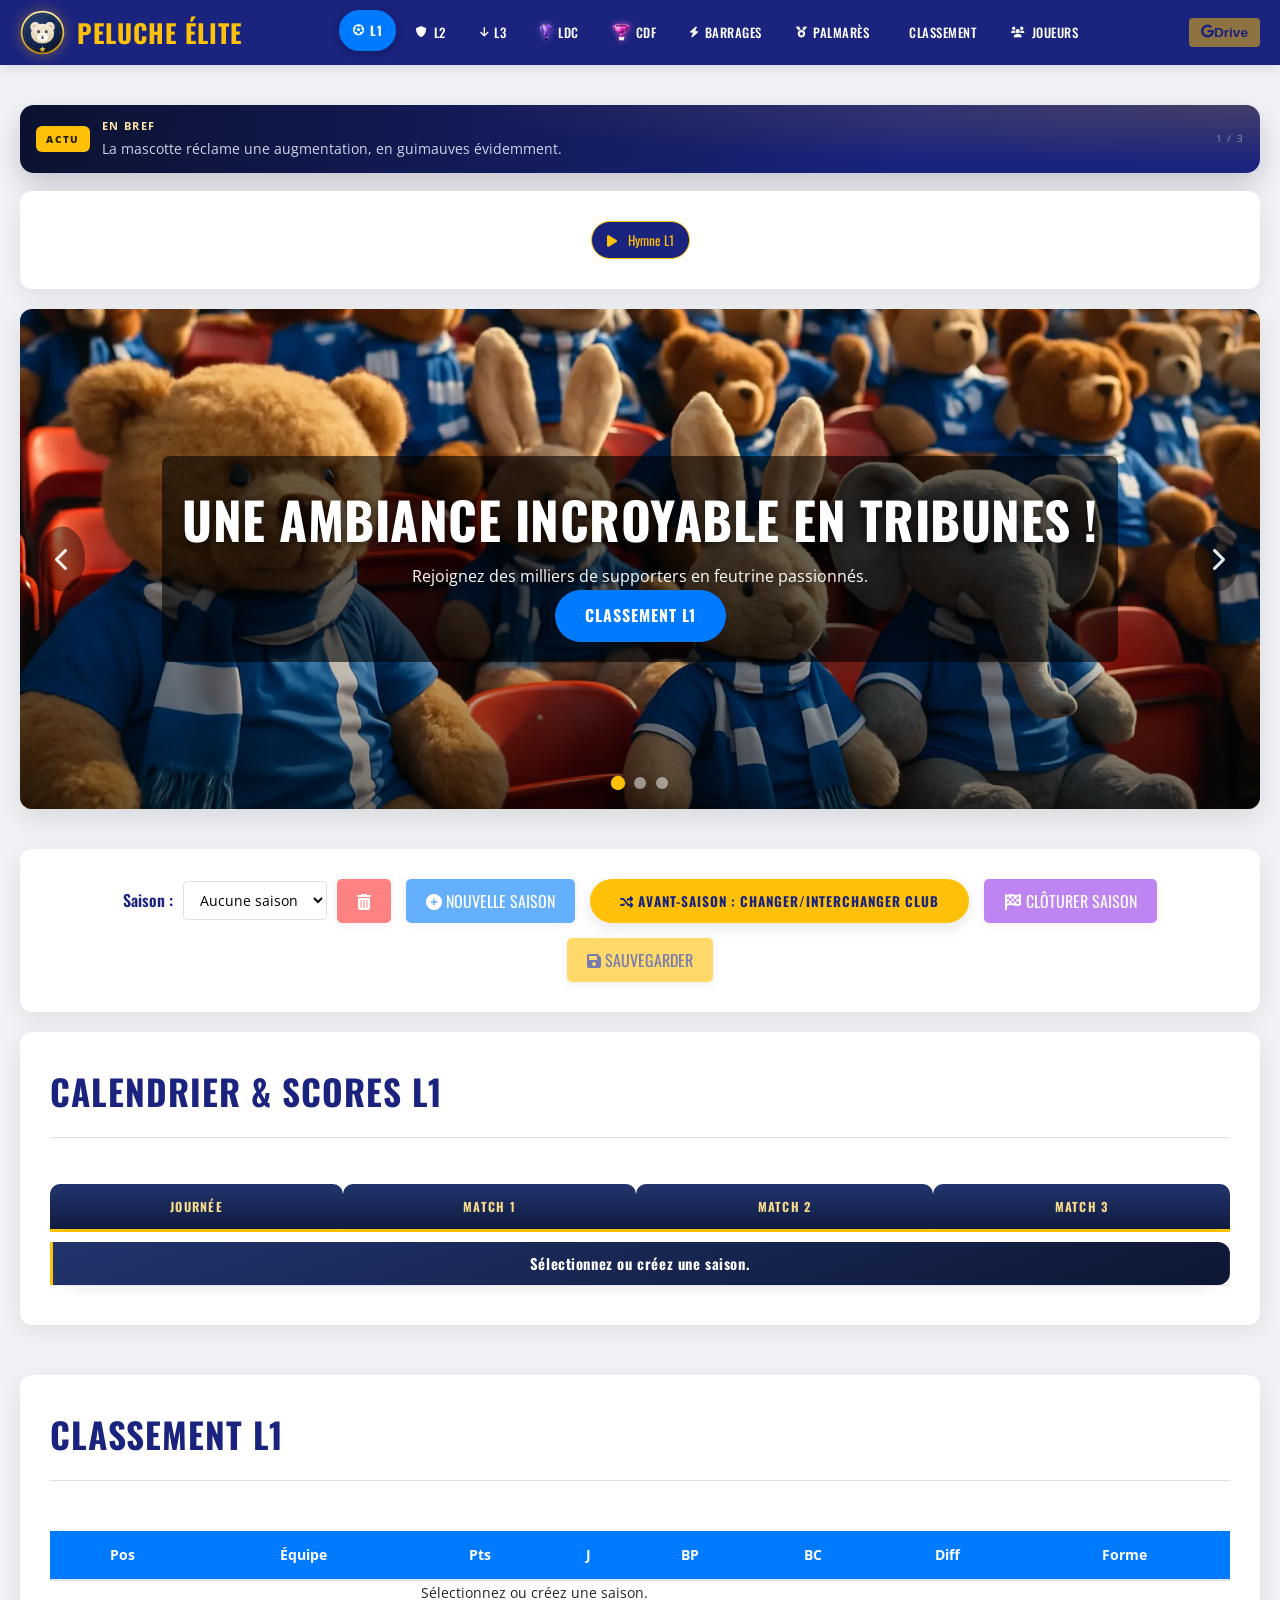
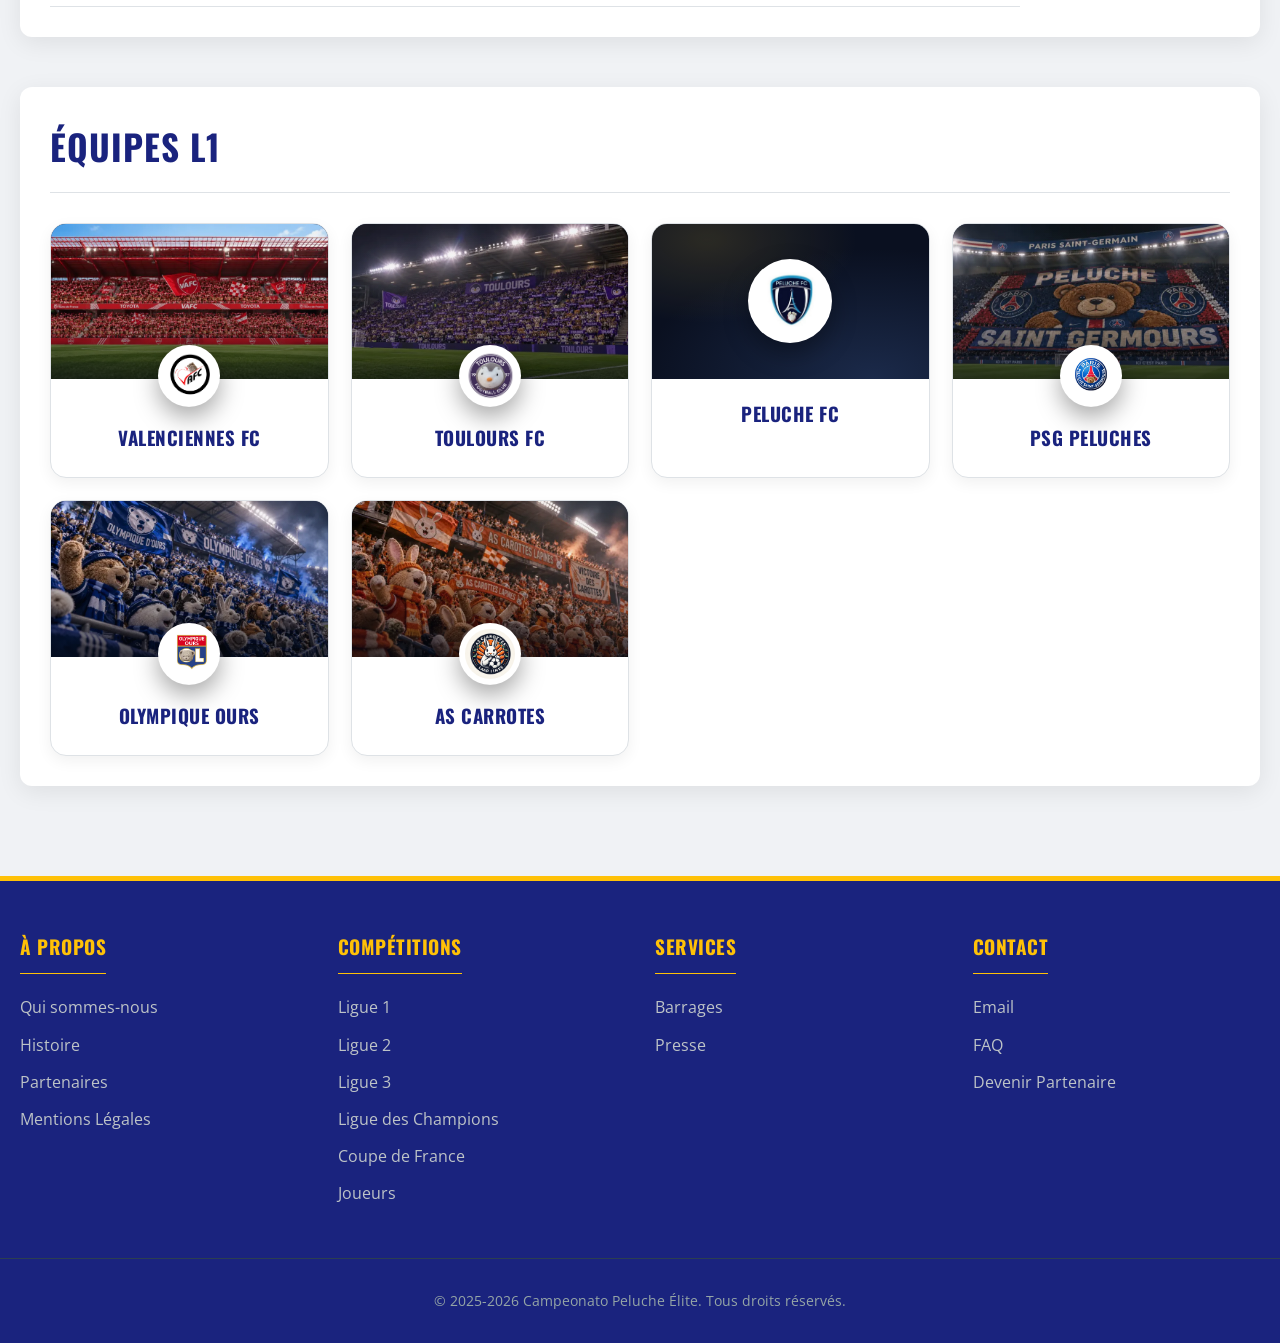
==== commit e801f25c: "Passe la coupe CDF en cristal magenta Applique au trophée CDF le même traitement cristallin que la L" ====
--- a/index.html
+++ b/index.html
@@ -1243,8 +1243,8 @@
         }
 
         .trophy-cdf {
-            color: #ff9f43;
-            text-shadow: 0 0 8px rgba(0, 0, 0, 0.4), 0 0 15px #ff9f43, 0 0 22px #ff9f43;
+            color: #ff8ae4;
+            text-shadow: 0 0 8px rgba(0, 0, 0, 0.4), 0 0 15px #ff5cd8, 0 0 24px #c724b1;
         }
 
         .palmares-table .action-cell {
@@ -3511,14 +3511,30 @@
             filter: drop-shadow(0 0 3px rgba(192, 132, 252, 0.8));
             animation: ldcTrophyShimmer 3.4s ease-in-out infinite;
         }
-        @media (prefers-reduced-motion: reduce) {
-            .trophee--ldc { animation: none; }
-        }
-        /* Les trophées à zéro restent discrets et ne consomment pas d'animation. */
-        .trophy-cell__value.is-zero .trophee--ldc { animation: none; }
-        .trophee--cdf { --r: 1.027; filter: drop-shadow(0 0 3px rgba(199, 36, 177, 0.45)); }
+
+        @keyframes cdfTrophyShimmer {
+            0%, 100% {
+                filter: drop-shadow(0 0 2px rgba(255, 179, 230, 0.8)) drop-shadow(0 0 5px rgba(199, 36, 177, 0.45));
+            }
+            50% {
+                filter: drop-shadow(0 0 4px rgba(255, 228, 250, 0.95)) drop-shadow(0 0 13px rgba(255, 92, 216, 0.8));
+            }
+        }
+
+        .trophee--cdf {
+            --r: 1.027;
+            filter: drop-shadow(0 0 3px rgba(255, 92, 216, 0.8));
+            animation: cdfTrophyShimmer 3.8s ease-in-out infinite;
+        }
         .trophee--l1 { --r: 0.625; filter: drop-shadow(0 0 3px rgba(212, 175, 55, 0.6)); }
         .trophee--l2 { --r: 0.625; filter: drop-shadow(0 0 3px rgba(200, 210, 225, 0.55)); }
+        @media (prefers-reduced-motion: reduce) {
+            .trophee--ldc,
+            .trophee--cdf { animation: none; }
+        }
+        /* Les trophées à zéro restent discrets et ne consomment pas d'animation. */
+        .trophy-cell__value.is-zero .trophee--ldc,
+        .trophy-cell__value.is-zero .trophee--cdf { animation: none; }
         .nav-link .trophee { --t: 1.3em; vertical-align: -0.3em; }
         .section-title .trophee { --t: 1.5em; vertical-align: -0.38em; margin-right: 2px; }
         .palmares-table th .trophee,
@@ -6598,6 +6614,21 @@
                 <stop offset="0%" stop-color="#3b0764"/><stop offset="48%" stop-color="#1b0a2e"/>
                 <stop offset="100%" stop-color="#08020f"/>
             </linearGradient>
+            <linearGradient id="troph-cdf-crystal" x1="0%" y1="0%" x2="100%" y2="100%">
+                <stop offset="0%" stop-color="#fff0fb"/><stop offset="16%" stop-color="#ffb3e6"/>
+                <stop offset="34%" stop-color="#ff5cd8"/><stop offset="52%" stop-color="#c724b1"/>
+                <stop offset="70%" stop-color="#6a0d5c"/><stop offset="86%" stop-color="#ff8ae4"/>
+                <stop offset="100%" stop-color="#ffe4fa"/>
+            </linearGradient>
+            <linearGradient id="troph-cdf-rim" x1="0%" y1="0%" x2="0%" y2="100%">
+                <stop offset="0%" stop-color="#fff5fc"/><stop offset="24%" stop-color="#ffc2ec"/>
+                <stop offset="50%" stop-color="#ff5cd8"/><stop offset="76%" stop-color="#9d1c8a"/>
+                <stop offset="100%" stop-color="#4a0a42"/>
+            </linearGradient>
+            <linearGradient id="troph-cdf-creux" x1="0%" y1="0%" x2="0%" y2="100%">
+                <stop offset="0%" stop-color="#3d0735"/><stop offset="52%" stop-color="#8a1478"/>
+                <stop offset="100%" stop-color="#ff5cd8"/>
+            </linearGradient>
             <linearGradient id="troph-marbre" x1="0%" y1="0%" x2="100%" y2="0%">
                 <stop offset="0%" stop-color="#cfcdc6"/><stop offset="22%" stop-color="#fbfaf6"/>
                 <stop offset="46%" stop-color="#e4e2da"/><stop offset="68%" stop-color="#ffffff"/>
@@ -6635,17 +6666,23 @@
             <rect x="47" y="172" width="26" height="4" rx="1" fill="url(#troph-ldc-rim)"/>
         </symbol>
 
-        <!-- COUPE DE FRANCE : coupe Charles-Simon, argent ciselé sur socle de marbre blanc des Pyrénées -->
+        <!-- COUPE DE FRANCE : cristal magenta légendaire, socle de marbre blanc des Pyrénées -->
         <symbol id="trophee-cdf" viewBox="2 85 116 113">
-            <path d="M16 92C5 92 1 102 3 111C5 120 12 124 22 124L22 116C15 116 11 112 11 106C11 100 14 98 17 98Z" fill="url(#troph-argent)"/>
-            <path d="M104 92C115 92 119 102 117 111C115 120 108 124 98 124L98 116C105 116 109 112 109 106C109 100 106 98 103 98Z" fill="url(#troph-argent)"/>
-            <path d="M16 96C16 130 34 152 60 152C86 152 104 130 104 96Z" fill="url(#troph-argent)"/>
-            <ellipse cx="60" cy="96" rx="44" ry="10" fill="url(#troph-argent-v)" stroke="#5f6c78" stroke-width="1.1"/>
-            <ellipse cx="60" cy="95" rx="38" ry="7" fill="url(#troph-creux)"/>
-            <ellipse cx="44" cy="118" rx="6" ry="18" fill="#ffffff" opacity="0.28"/>
-            <path d="M52 152C50 160 48 166 48 170L72 170C72 166 70 160 68 152Z" fill="url(#troph-argent)"/>
-            <rect x="42" y="166" width="36" height="6" rx="2" fill="url(#troph-argent)"/>
-            <path d="M40 174h40l-4 20a4 4 0 0 1-4 3H48a4 4 0 0 1-4-3Z" fill="url(#troph-marbre)"/>
+            <path d="M16 92C5 92 1 102 3 111C5 120 12 124 22 124L22 116C15 116 11 112 11 106C11 100 14 98 17 98Z" fill="url(#troph-cdf-crystal)"/>
+            <path d="M104 92C115 92 119 102 117 111C115 120 108 124 98 124L98 116C105 116 109 112 109 106C109 100 106 98 103 98Z" fill="url(#troph-cdf-crystal)"/>
+            <path d="M16 96C16 130 34 152 60 152C86 152 104 130 104 96Z" fill="url(#troph-cdf-crystal)"/>
+            <!-- Facettes de cristal : deux arêtes roses et un reflet lumineux -->
+            <path d="M28 102L42 108L36 140L29 130Z" fill="#ffffff" opacity="0.2"/>
+            <path d="M78 102L88 108L82 140L75 128Z" fill="#ffe4fa" opacity="0.22"/>
+            <ellipse cx="60" cy="96" rx="44" ry="10" fill="url(#troph-cdf-rim)" stroke="#ffd6f3" stroke-width="0.9"/>
+            <ellipse cx="60" cy="95" rx="38" ry="7" fill="url(#troph-cdf-creux)"/>
+            <ellipse cx="44" cy="118" rx="6" ry="18" fill="#ffffff" opacity="0.34"/>
+            <path d="M52 152C50 160 48 166 48 170L72 170C72 166 70 160 68 152Z" fill="url(#troph-cdf-crystal)"/>
+            <rect x="42" y="166" width="36" height="6" rx="2" fill="url(#troph-cdf-rim)"/>
+            <path d="M40 174h40l-4 20a4 4 0 0 1-4 3H48a4 4 0 0 1-4-3Z" fill="url(#troph-marbre)" stroke="#d8a5c8" stroke-width="0.8"/>
+            <!-- Éclats de cristal autour de la coupe -->
+            <path d="M37 87l1.4 3.3 3.3 1.4-3.3 1.4-1.4 3.3-1.4-3.3-3.3-1.4 3.3-1.4z" fill="#fff0fb" opacity="0.9"/>
+            <path d="M93 89l1 2.4 2.4 1-2.4 1-1 2.4-1-2.4-2.4-1 2.4-1z" fill="#ffd6f3" opacity="0.8"/>
             <path d="M44 181h32M46 187h28" stroke="#b9b5aa" stroke-width="0.9" opacity="0.75"/>
         </symbol>
 
